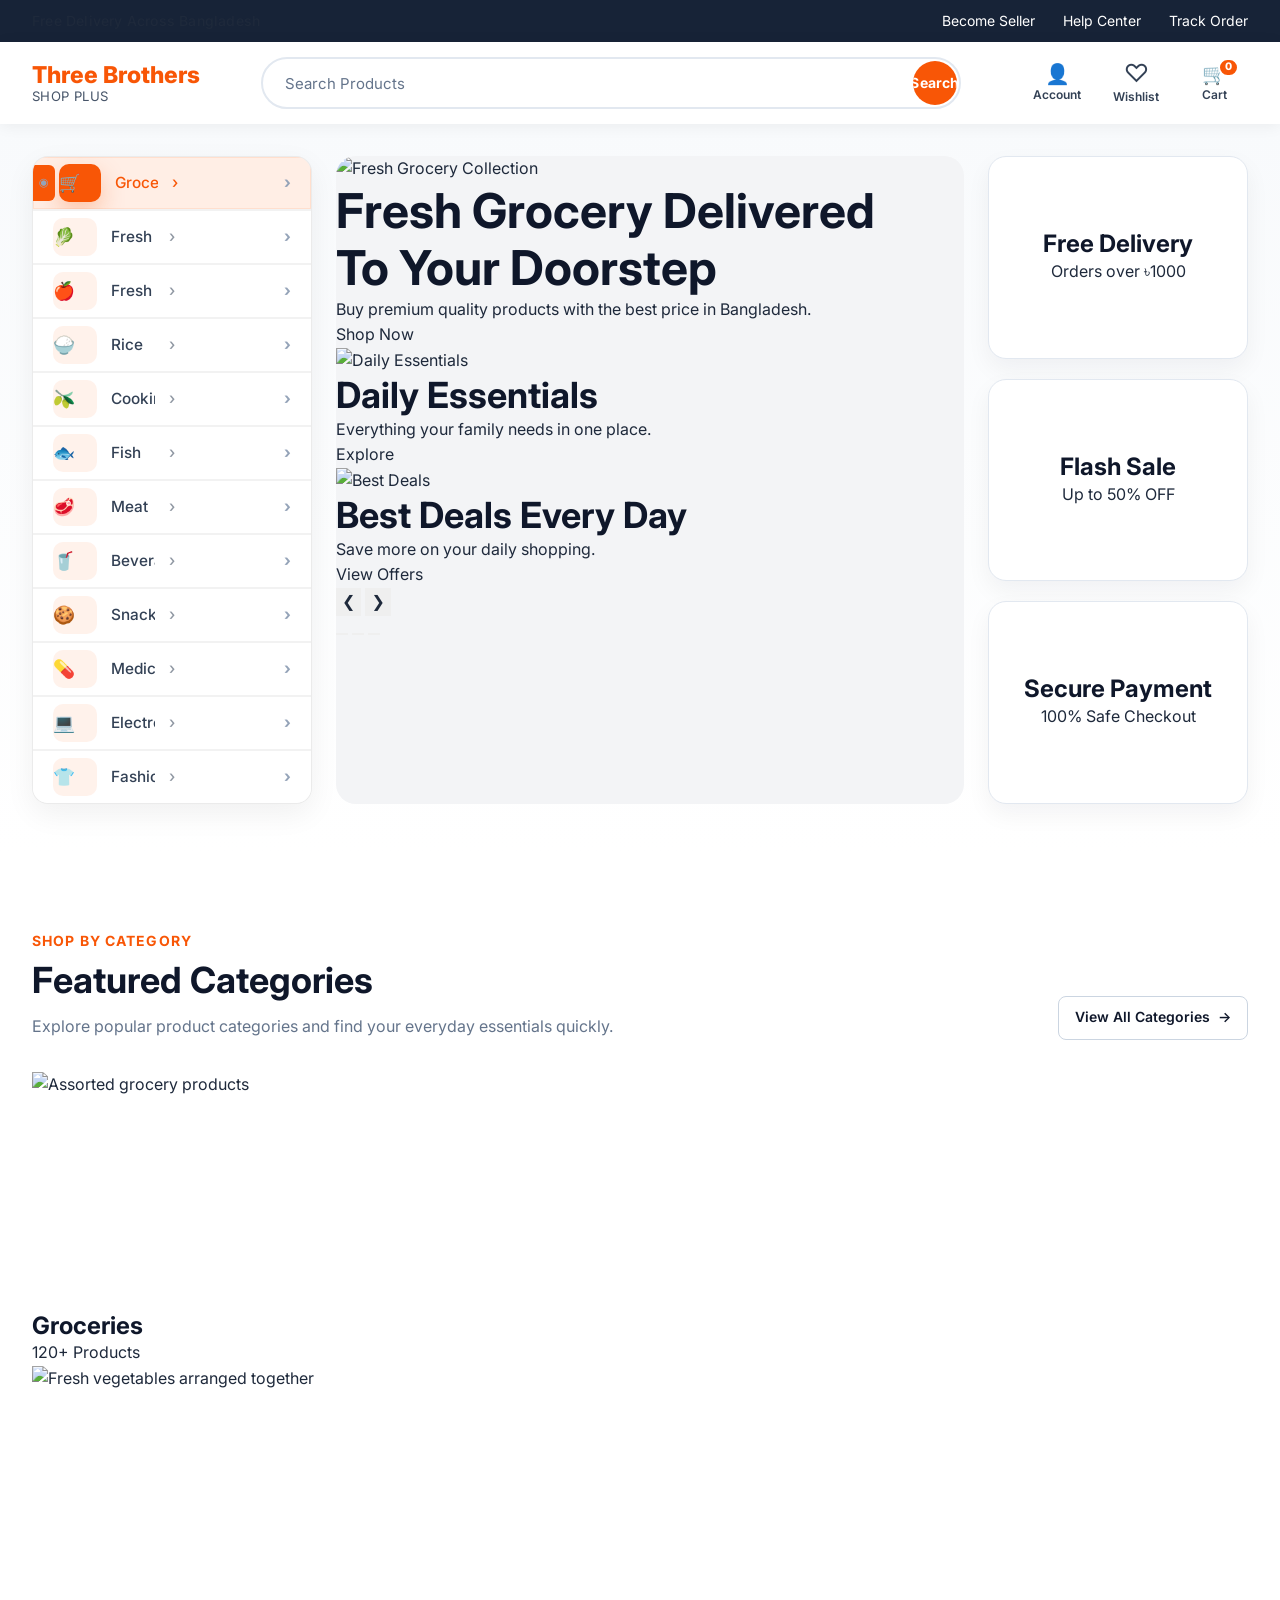
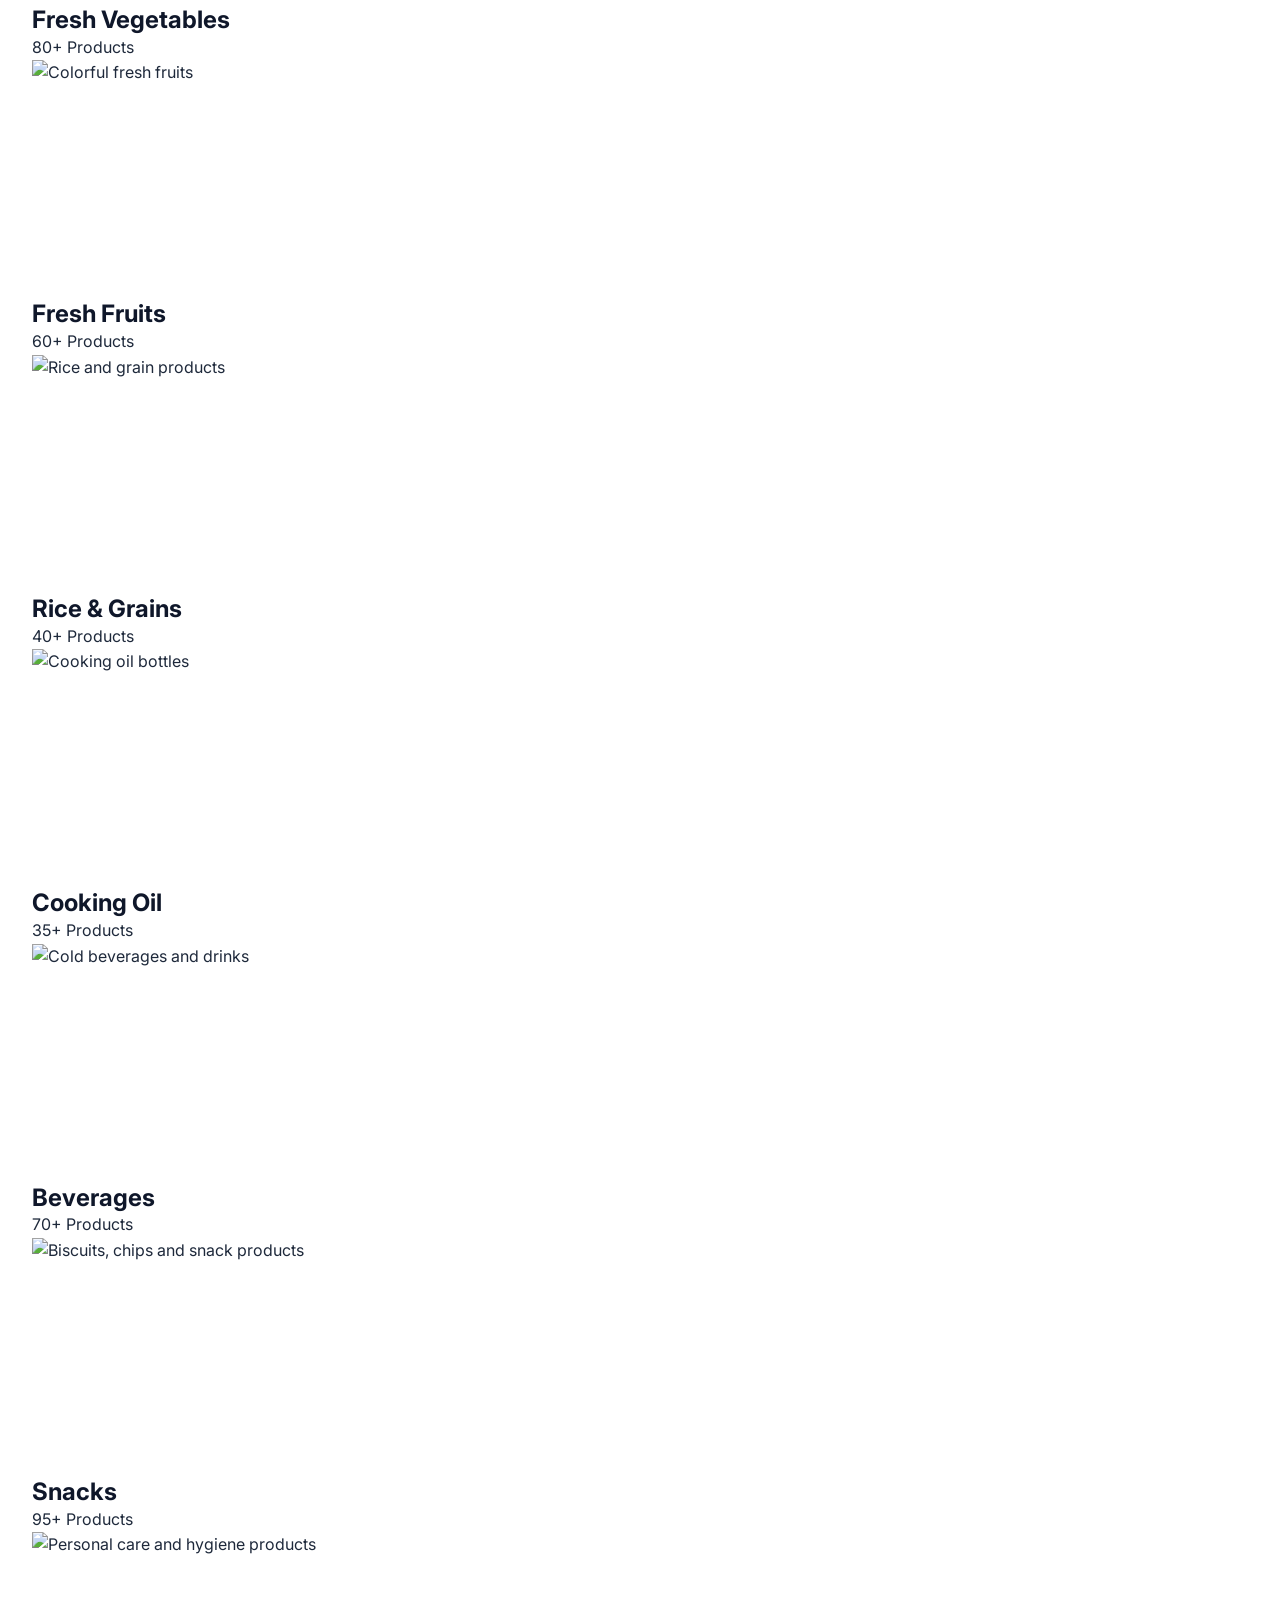
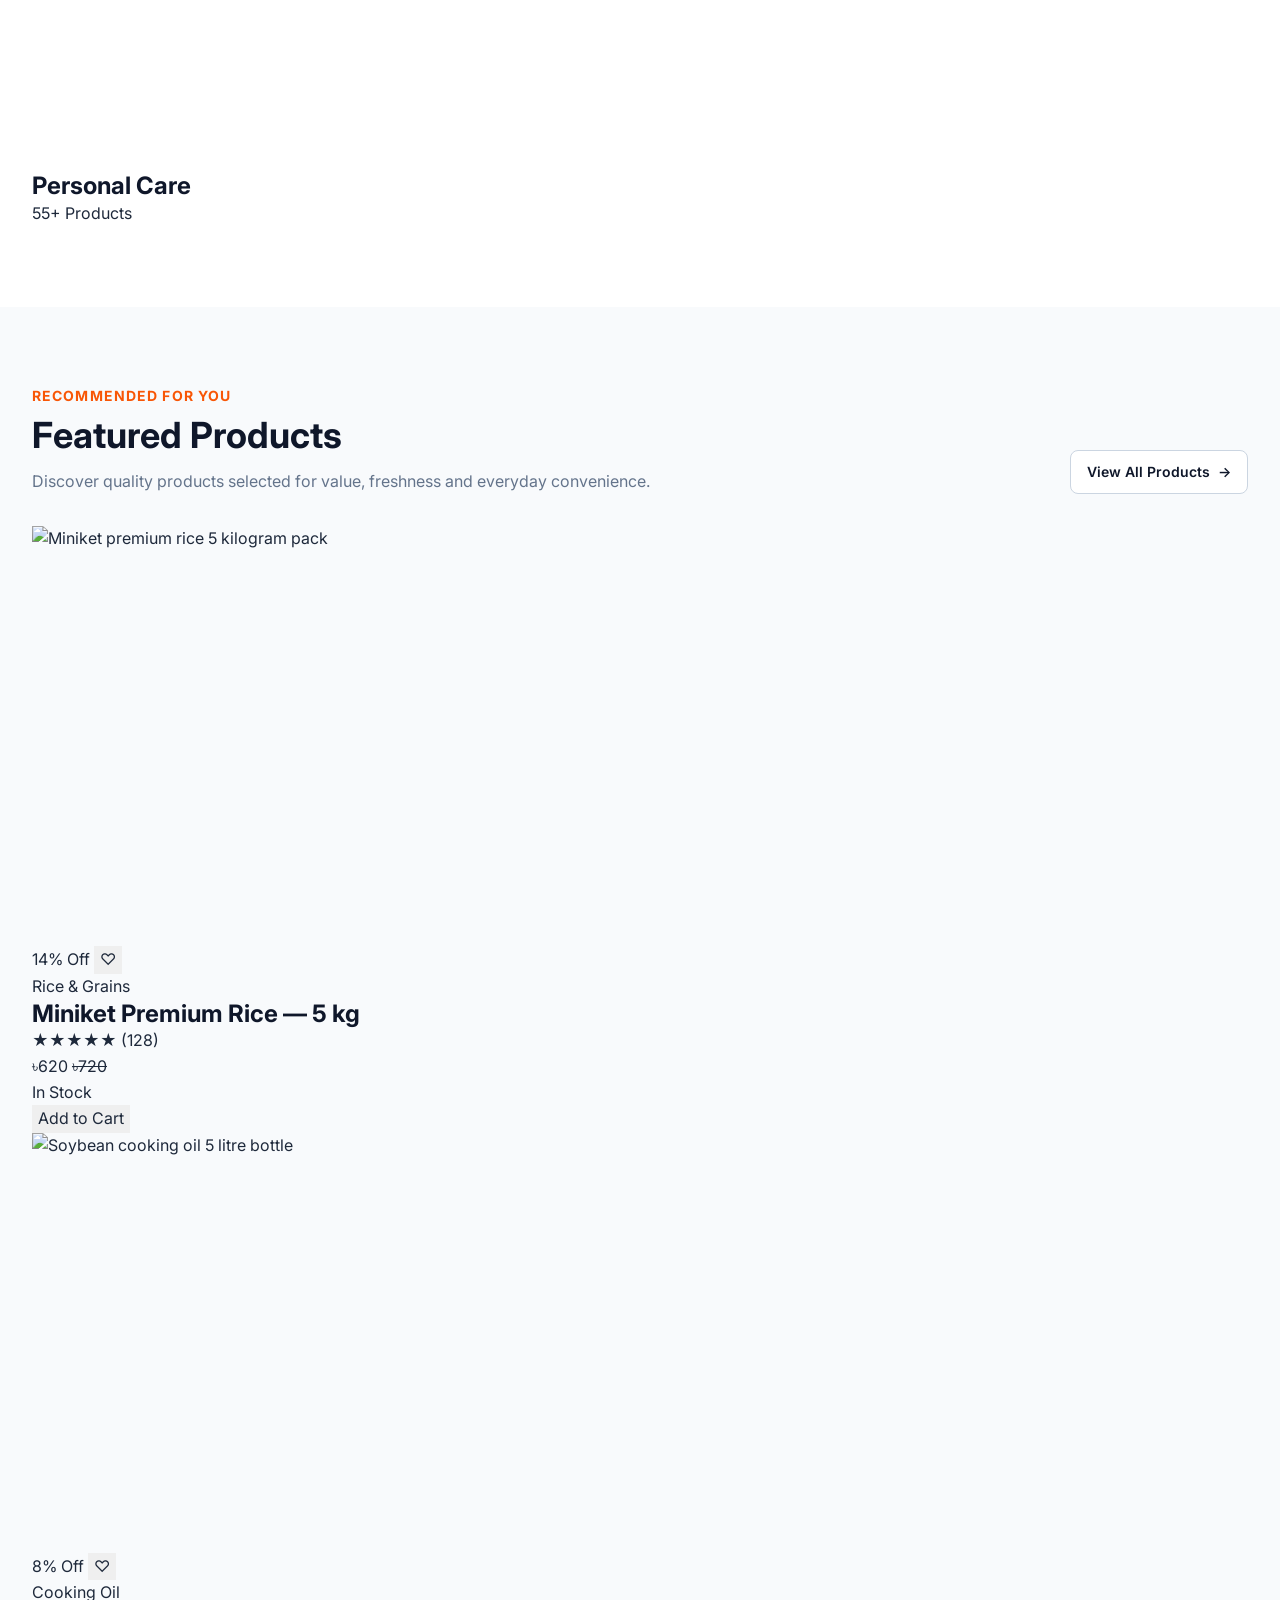
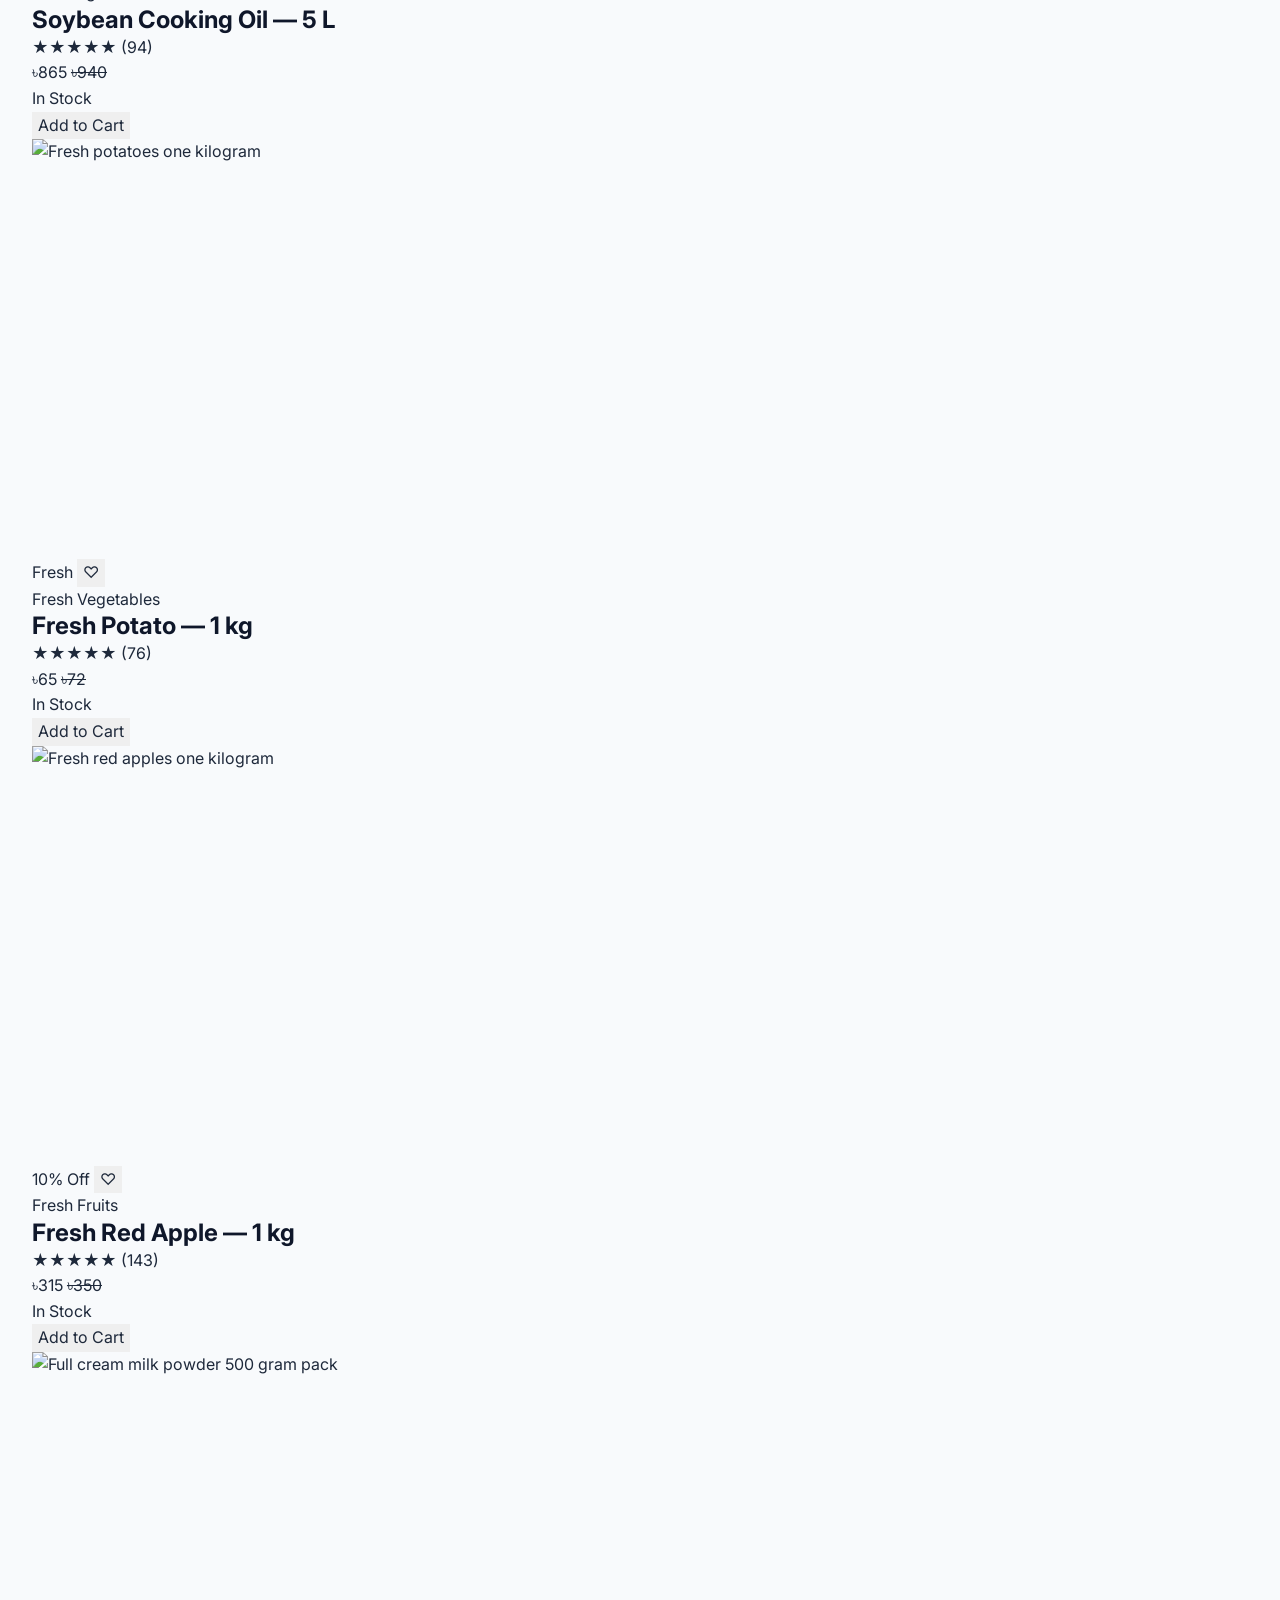
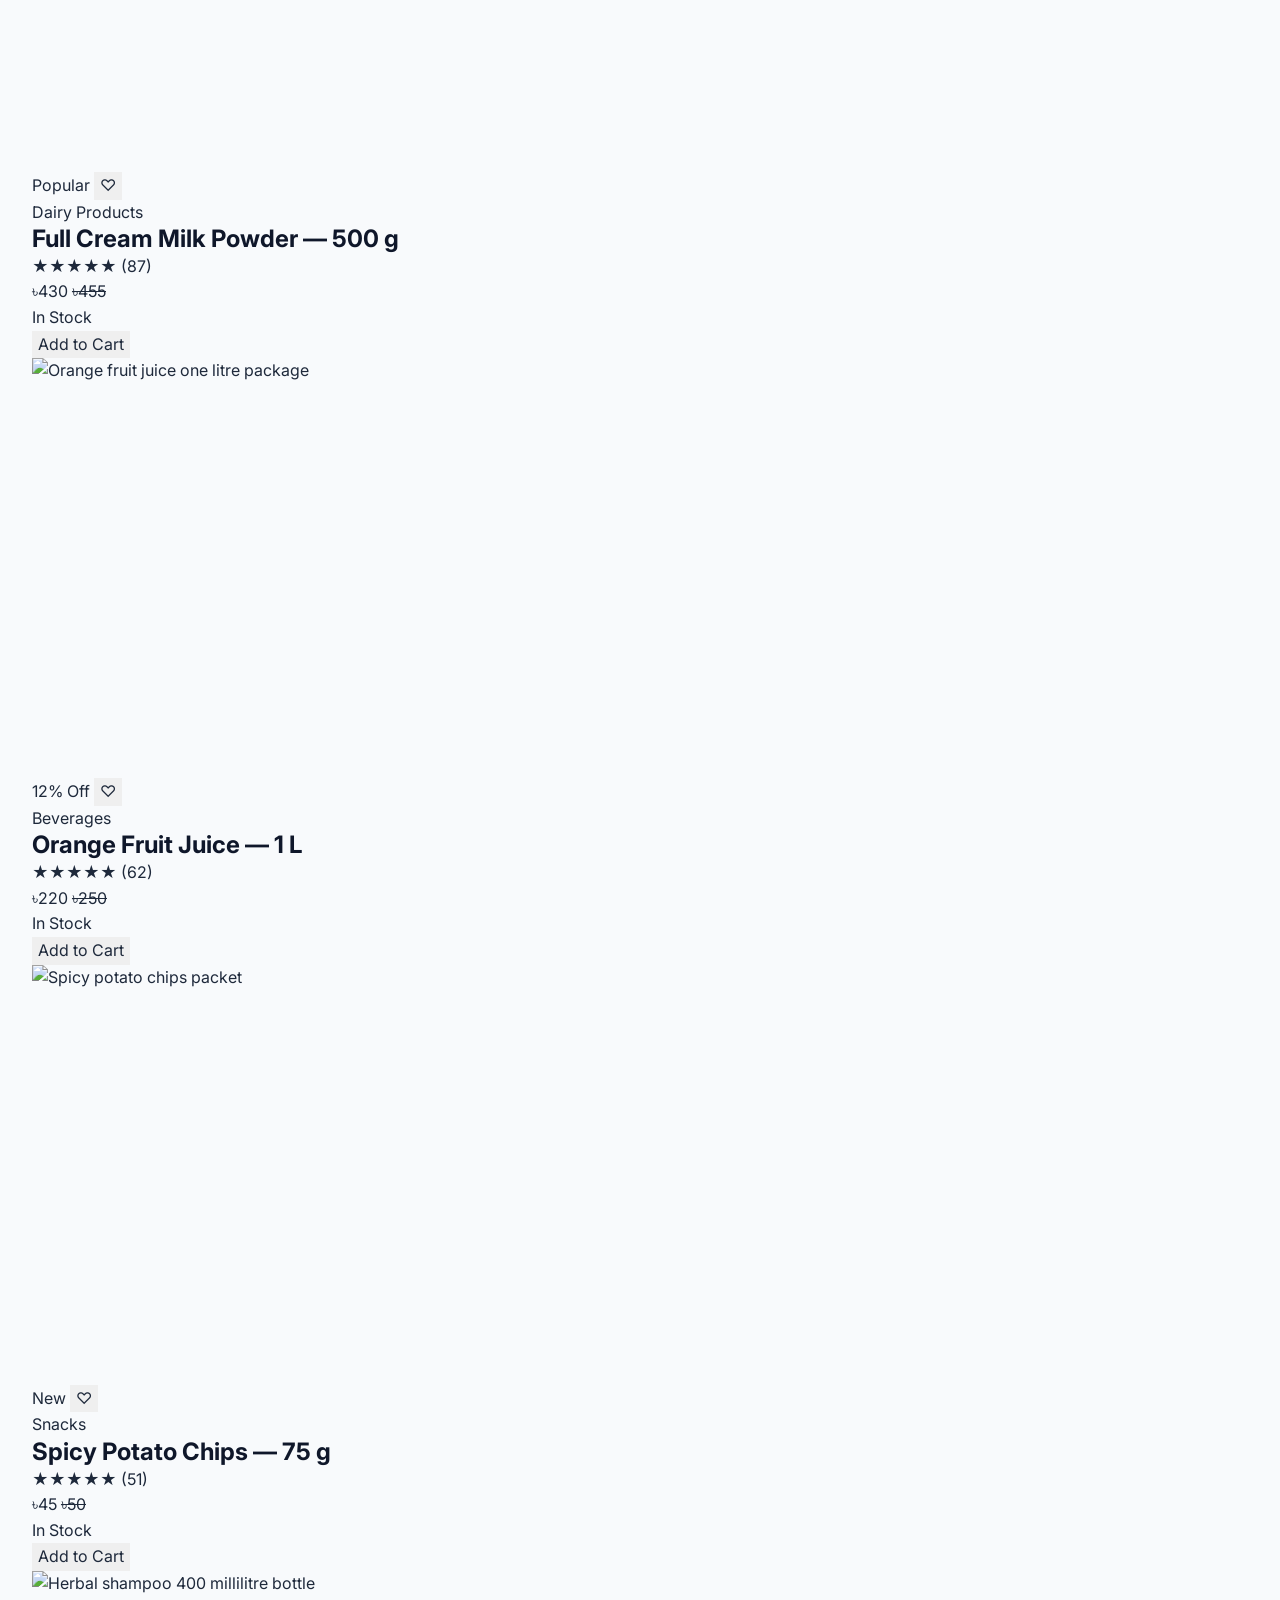
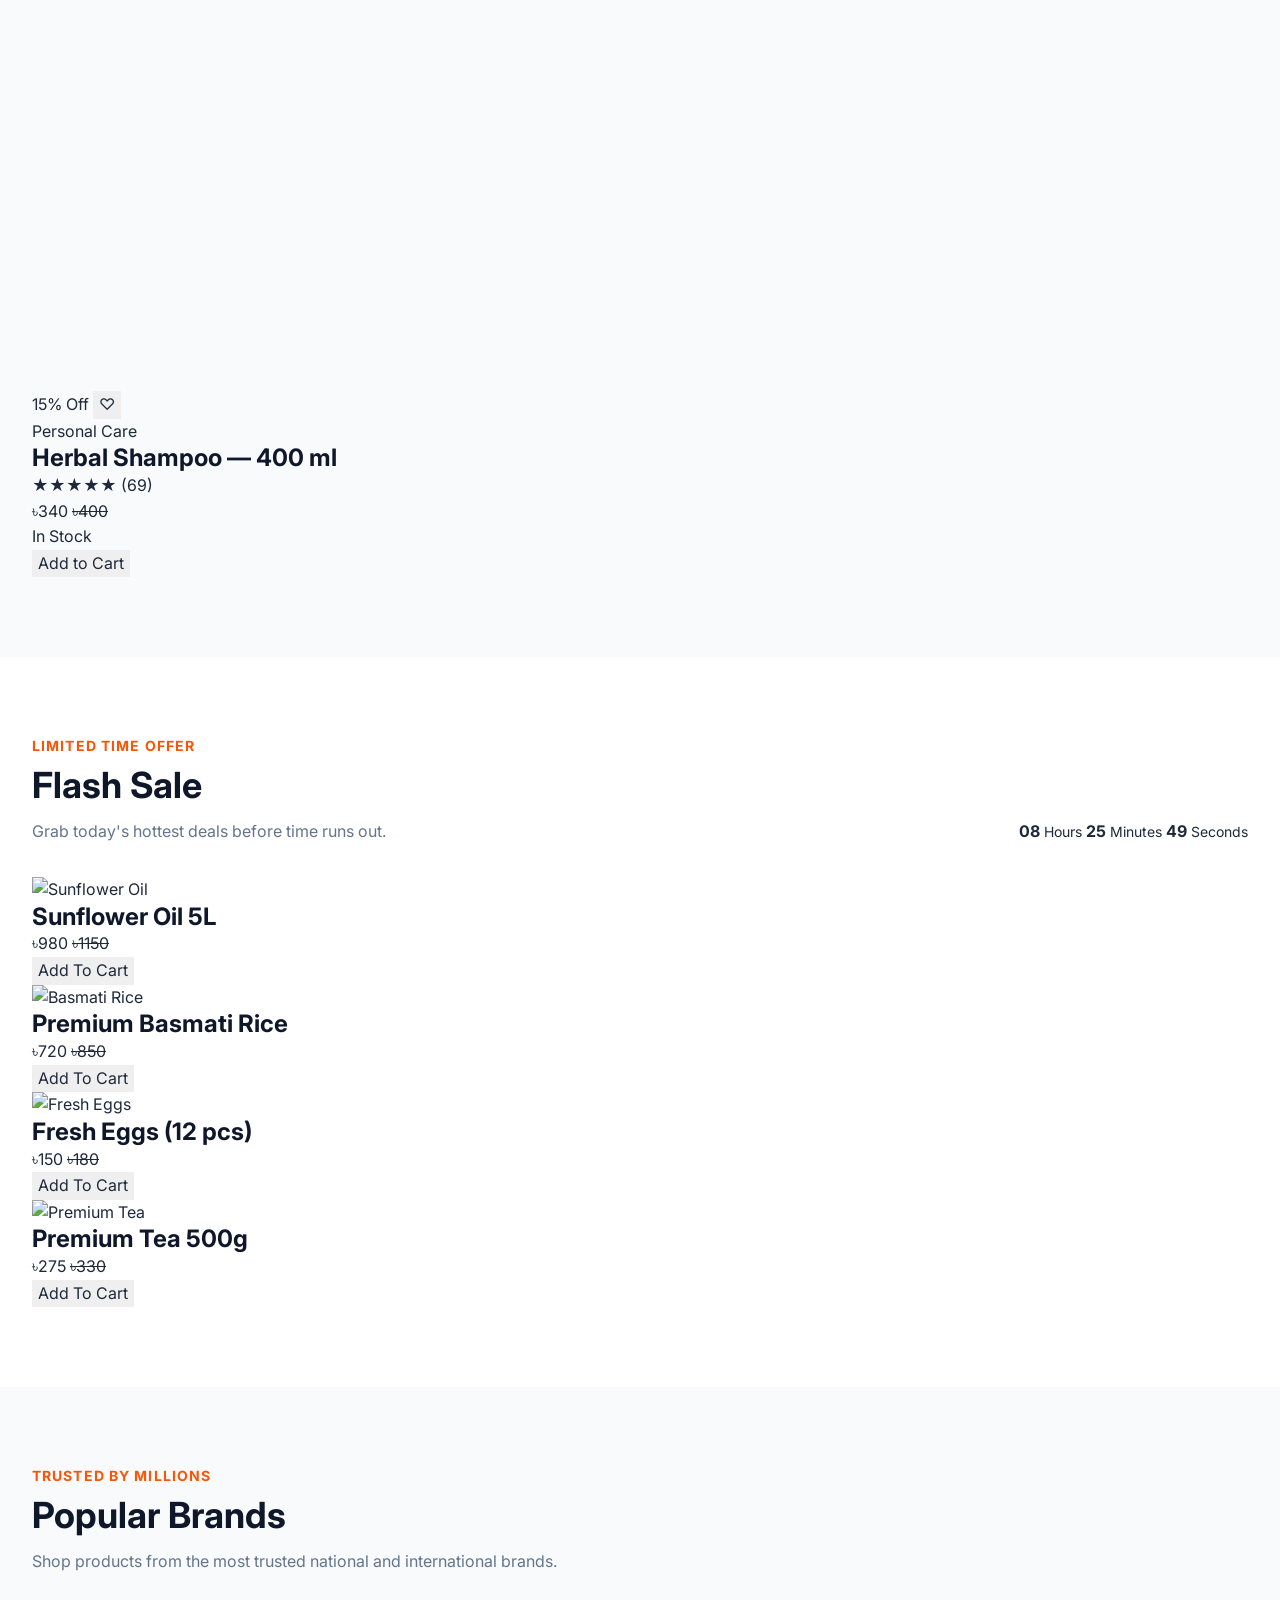
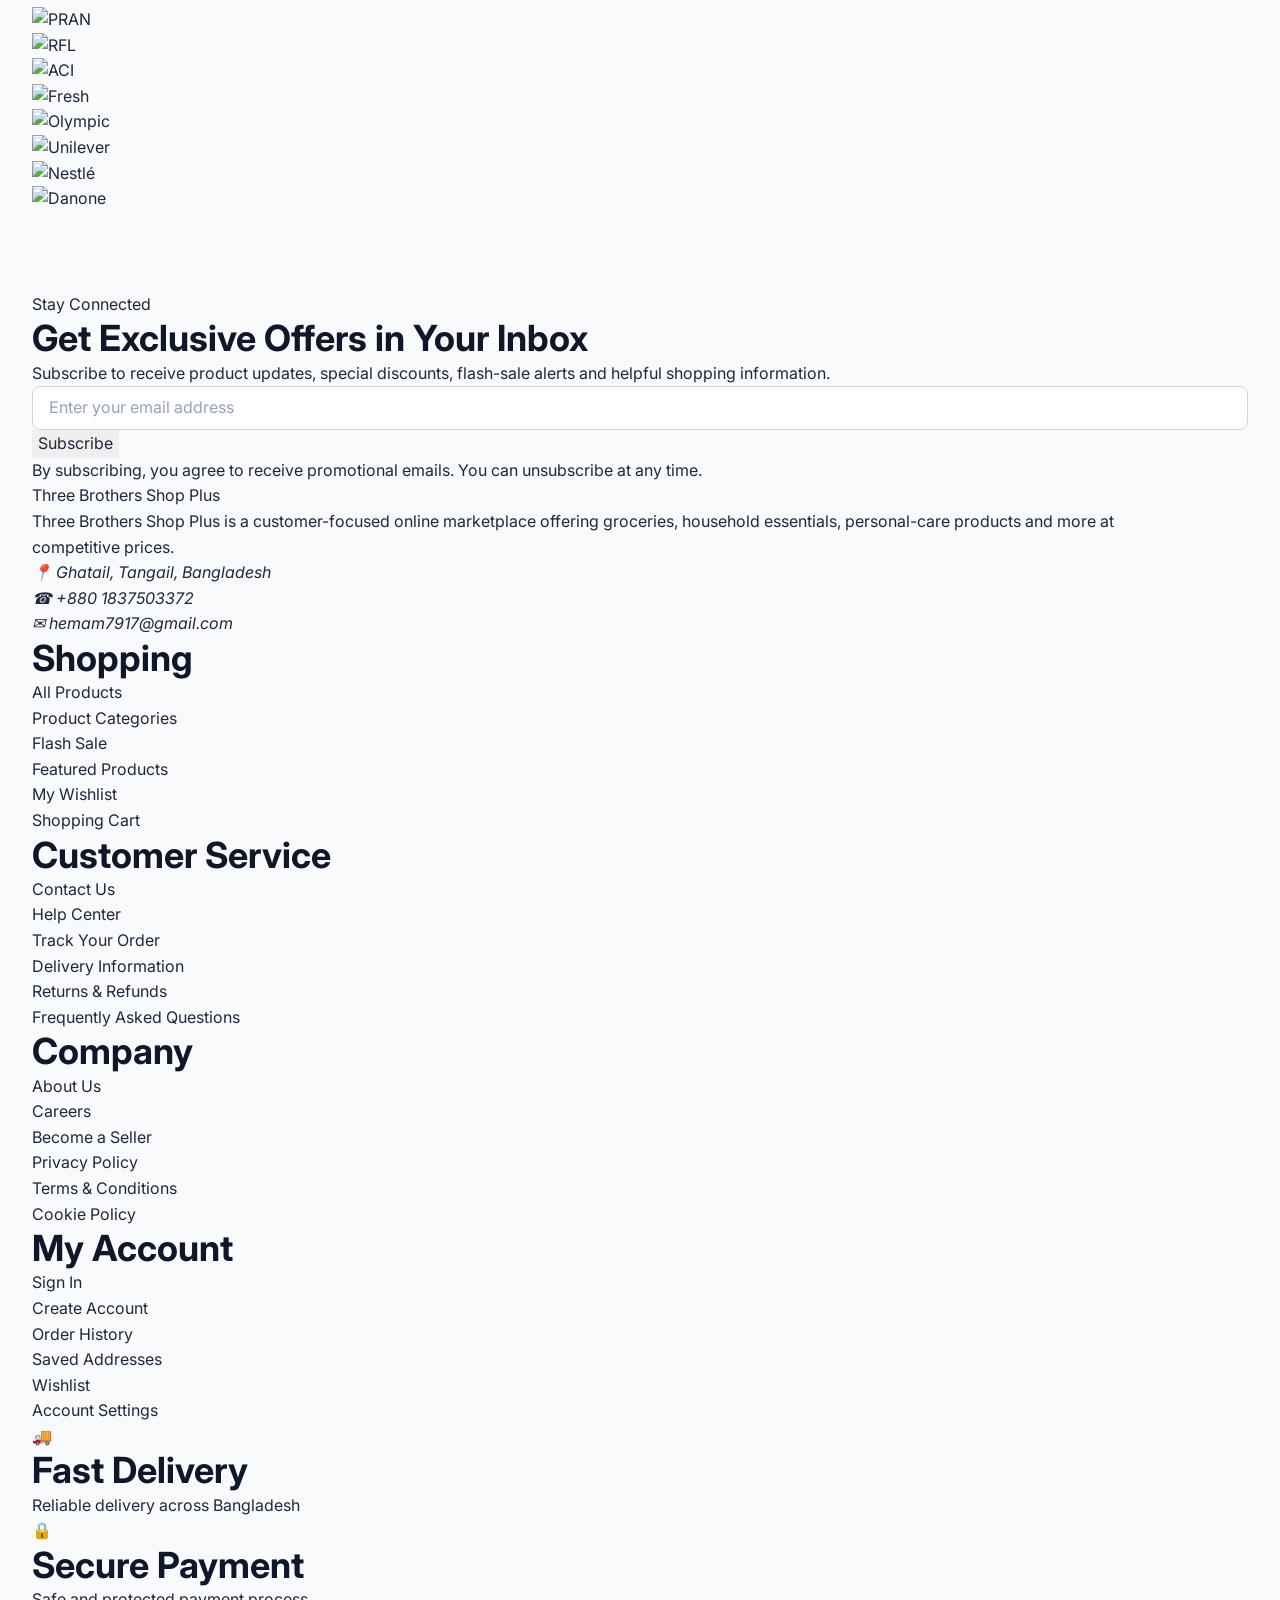
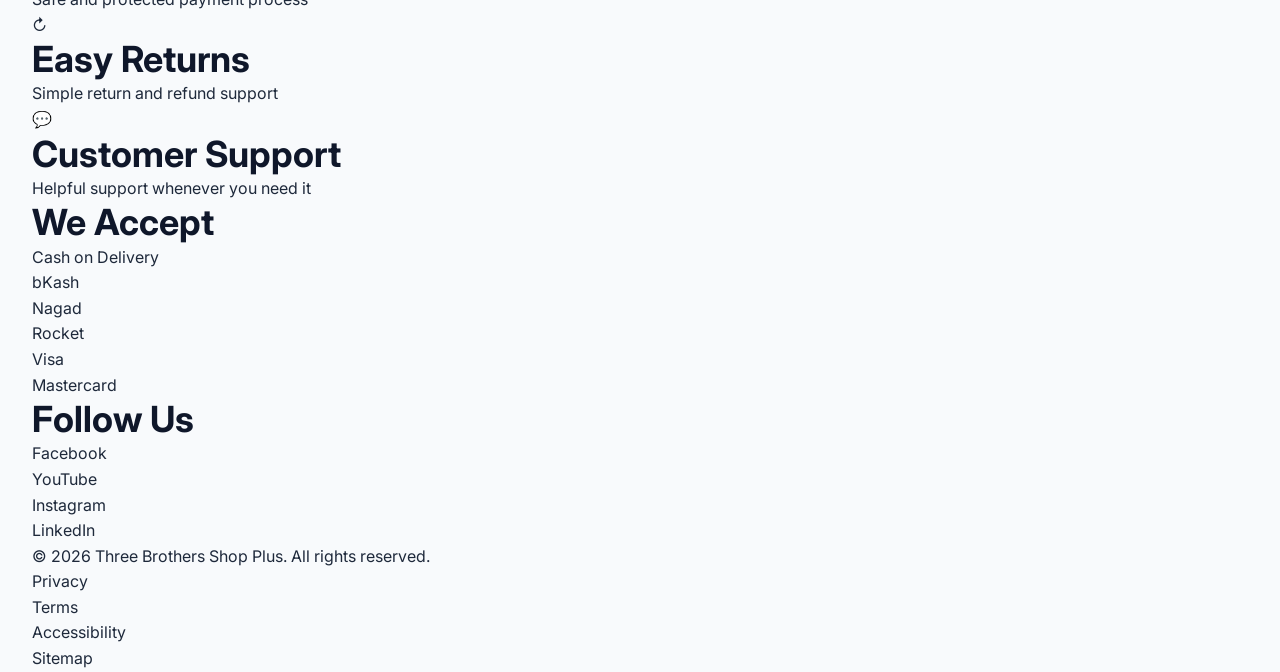
==== index.html @ acc040cf "module 1 lesson 4 css" ====
<!DOCTYPE html>
<html lang="en">

<head>

    <!-- ==========================================
         BASIC META
    =========================================== -->

    <meta charset="UTF-8">

    <meta
        name="viewport"
        content="width=device-width, initial-scale=1.0"
    >

    <meta
        http-equiv="X-UA-Compatible"
        content="IE=edge"
    >

    <!-- ==========================================
         SEO
    =========================================== -->

    <title>
        Three Brothers Shop Plus
    </title>

    <meta
        name="description"
        content="Three Brothers Shop Plus - Professional Online Marketplace in Bangladesh."
    >

    <meta
        name="keywords"
        content="
        ecommerce,
        online shopping,
        bangladesh,
        marketplace,
        electronics,
        grocery,
        fashion,
        three brothers shop plus
        "
    >

    <meta
        name="author"
        content="Three Brothers Shop Plus"
    >

    <meta
        name="robots"
        content="index,follow"
    >

    <meta
        name="theme-color"
        content="#f85606"
    >

    <!-- ==========================================
         OPEN GRAPH
    =========================================== -->

    <meta
        property="og:type"
        content="website"
    >

    <meta
        property="og:title"
        content="Three Brothers Shop Plus"
    >

    <meta
        property="og:description"
        content="Professional Online Marketplace"
    >

    <meta
        property="og:image"
        content="assets/images/social-preview.jpg"
    >

    <!-- ==========================================
         FAVICON
    =========================================== -->

    <link
        rel="icon"
        href="assets/icons/favicon.ico"
    >

    <!-- ==========================================
         CSS
    =========================================== -->

    <link
        rel="stylesheet"
        href="assets/css/style.css"
    >

    <!-- ==========================================
         JAVASCRIPT
    =========================================== -->

    <script
        src="assets/js/main.js"
        defer
    ></script>

</head>

<body>

<!-- ==========================================
     SKIP LINK
========================================== -->

<a
    class="skip-link"
    href="#main-content"
>
    Skip to main content
</a>

<!-- ==========================================
     SITE WRAPPER
========================================== -->

<div class="site-wrapper">

<!-- ==========================================
     TOPBAR
========================================== -->

<div class="topbar">

    <div class="container topbar__container">

        <p class="topbar__message">

            Free Delivery Across Bangladesh

        </p>

        <nav
            class="topbar__navigation"
            aria-label="Top Navigation"
        >

            <ul class="topbar__list">

                <li>

                    <a
                        href="#"
                        class="topbar__link"
                    >
                        Become Seller
                    </a>

                </li>

                <li>

                    <a
                        href="#"
                        class="topbar__link"
                    >
                        Help Center
                    </a>

                </li>

                <li>

                    <a
                        href="#"
                        class="topbar__link"
                    >
                        Track Order
                    </a>

                </li>

            </ul>

        </nav>

    </div>

</div>

<!-- ==========================================
     HEADER
========================================== -->

<header class="header">

<div class="container header__container">

<!-- Mobile Menu -->

<button

class="header__mobile-button"

type="button"

aria-label="Open Menu"

aria-expanded="false"

data-mobile-menu

>

☰

</button>

<!-- Logo -->

<a

href="index.html"

class="brand"

>

<span class="brand__primary">

Three Brothers

</span>

<span class="brand__secondary">

Shop Plus

</span>

</a>

<!-- Search -->

<form

class="search"

role="search"

>

<input

class="search__input"

type="search"

placeholder="Search Products"

>

<button

class="search__button"

type="submit"

>

Search

</button>

</form>

<!-- Header Actions -->

<nav

class="header-actions"

aria-label="Header Actions"

>

<a href="#">

Account

</a>

<a href="#">

Wishlist

</a>

<a href="#">

Cart

</a>

</nav>

</div>

</header>

<!-- ==========================================
     MAIN
========================================== -->

<main id="main-content">

<!-- ==========================================

Lesson 2 Part 2 Starts Here

========================================== -->

<!-- ==========================================
     HERO SECTION
========================================== -->

<section class="hero" aria-label="Hero Banner">

    <div class="container hero__container">

        <!-- Hero Sidebar -->

       <aside class="hero-sidebar">

    <nav
        class="hero-sidebar__navigation"
        aria-label="Product Categories"
    >

        <ul class="hero-sidebar__list">

            <!-- Category 1 -->

            <li class="hero-sidebar__item">

                <a
                    href="#"
                    class="hero-sidebar__link is-active"
                    aria-current="page"
                >

                    <span class="hero-sidebar__content">

                        <span class="hero-sidebar__icon">

                            🛒

                        </span>

                        <span class="hero-sidebar__text">

                            Groceries

                        </span>

                    </span>

                    <span
                        class="hero-sidebar__arrow"
                        aria-hidden="true"
                    >

                        ›

                    </span>

                </a>

            </li>

            <!-- Category 2 -->

            <li class="hero-sidebar__item">

                <a
                    href="#"
                    class="hero-sidebar__link"
                >

                    <span class="hero-sidebar__content">

                        <span class="hero-sidebar__icon">

                            🥬

                        </span>

                        <span class="hero-sidebar__text">

                            Fresh Vegetables

                        </span>

                    </span>

                    <span class="hero-sidebar__arrow">

                        ›

                    </span>

                </a>

            </li>

            <!-- Category 3 -->

            <li class="hero-sidebar__item">

                <a
                    href="#"
                    class="hero-sidebar__link"
                >

                    <span class="hero-sidebar__content">

                        <span class="hero-sidebar__icon">

                            🍎

                        </span>

                        <span class="hero-sidebar__text">

                            Fresh Fruits

                        </span>

                    </span>

                    <span class="hero-sidebar__arrow">

                        ›

                    </span>

                </a>

            </li>

            <!-- Category 4 -->

            <li class="hero-sidebar__item">

                <a
                    href="#"
                    class="hero-sidebar__link"
                >

                    <span class="hero-sidebar__content">

                        <span class="hero-sidebar__icon">

                            🍚

                        </span>

                        <span class="hero-sidebar__text">

                            Rice

                        </span>

                    </span>

                    <span class="hero-sidebar__arrow">

                        ›

                    </span>

                </a>

            </li>

            <!-- Category 5 -->

            <li class="hero-sidebar__item">

                <a
                    href="#"
                    class="hero-sidebar__link"
                >

                    <span class="hero-sidebar__content">

                        <span class="hero-sidebar__icon">

                            🫒

                        </span>

                        <span class="hero-sidebar__text">

                            Cooking Oil

                        </span>

                    </span>

                    <span class="hero-sidebar__arrow">

                        ›

                    </span>

                </a>

            </li>

            <!-- Category 6 -->

            <li class="hero-sidebar__item">

                <a
                    href="#"
                    class="hero-sidebar__link"
                >

                    <span class="hero-sidebar__content">

                        <span class="hero-sidebar__icon">

                            🐟

                        </span>

                        <span class="hero-sidebar__text">

                            Fish

                        </span>

                    </span>

                    <span class="hero-sidebar__arrow">

                        ›

                    </span>

                </a>

            </li>

            <!-- Category 7 -->

            <li class="hero-sidebar__item">

                <a
                    href="#"
                    class="hero-sidebar__link"
                >

                    <span class="hero-sidebar__content">

                        <span class="hero-sidebar__icon">

                            🥩

                        </span>

                        <span class="hero-sidebar__text">

                            Meat

                        </span>

                    </span>

                    <span class="hero-sidebar__arrow">

                        ›

                    </span>

                </a>

            </li>

            <!-- Category 8 -->

            <li class="hero-sidebar__item">

                <a
                    href="#"
                    class="hero-sidebar__link"
                >

                    <span class="hero-sidebar__content">

                        <span class="hero-sidebar__icon">

                            🥤

                        </span>

                        <span class="hero-sidebar__text">

                            Beverages

                        </span>

                    </span>

                    <span class="hero-sidebar__arrow">

                        ›

                    </span>

                </a>

            </li>

            <!-- Category 9 -->

            <li class="hero-sidebar__item">

                <a
                    href="#"
                    class="hero-sidebar__link"
                >

                    <span class="hero-sidebar__content">

                        <span class="hero-sidebar__icon">

                            🍪

                        </span>

                        <span class="hero-sidebar__text">

                            Snacks

                        </span>

                    </span>

                    <span class="hero-sidebar__arrow">

                        ›

                    </span>

                </a>

            </li>

            <!-- Category 10 -->

            <li class="hero-sidebar__item">

                <a
                    href="#"
                    class="hero-sidebar__link"
                >

                    <span class="hero-sidebar__content">

                        <span class="hero-sidebar__icon">

                            💊

                        </span>

                        <span class="hero-sidebar__text">

                            Medicine

                        </span>

                    </span>

                    <span class="hero-sidebar__arrow">

                        ›

                    </span>

                </a>

            </li>

            <!-- Category 11 -->

            <li class="hero-sidebar__item">

                <a
                    href="#"
                    class="hero-sidebar__link"
                >

                    <span class="hero-sidebar__content">

                        <span class="hero-sidebar__icon">

                            💻

                        </span>

                        <span class="hero-sidebar__text">

                            Electronics

                        </span>

                    </span>

                    <span class="hero-sidebar__arrow">

                        ›

                    </span>

                </a>

            </li>

            <!-- Category 12 -->

            <li class="hero-sidebar__item">

                <a
                    href="#"
                    class="hero-sidebar__link"
                >

                    <span class="hero-sidebar__content">

                        <span class="hero-sidebar__icon">

                            👕

                        </span>

                        <span class="hero-sidebar__text">

                            Fashion

                        </span>

                    </span>

                    <span class="hero-sidebar__arrow">

                        ›

                    </span>

                </a>

            </li>

        </ul>

    </nav>

</aside>

        <!-- Hero Slider -->

        <section class="hero-slider">

            <div class="hero-slider__wrapper">

                <!-- Slide 1 -->

                <article class="hero-slide active">

                    <img
                        src="assets/images/hero/hero-1.jpg"
                        alt="Fresh Grocery Collection">

                    <div class="hero-slide__content">

                        <h1>

                            Fresh Grocery Delivered
                            To Your Doorstep

                        </h1>

                        <p>

                            Buy premium quality products
                            with the best price in Bangladesh.

                        </p>

                        <a href="#" class="hero-button">

                            Shop Now

                        </a>

                    </div>

                </article>

                <!-- Slide 2 -->

                <article class="hero-slide">

                    <img
                        src="assets/images/hero/hero-2.jpg"
                        alt="Daily Essentials">

                    <div class="hero-slide__content">

                        <h2>

                            Daily Essentials

                        </h2>

                        <p>

                            Everything your family needs
                            in one place.

                        </p>

                        <a href="#" class="hero-button">

                            Explore

                        </a>

                    </div>

                </article>

                <!-- Slide 3 -->

                <article class="hero-slide">

                    <img
                        src="assets/images/hero/hero-3.jpg"
                        alt="Best Deals">

                    <div class="hero-slide__content">

                        <h2>

                            Best Deals Every Day

                        </h2>

                        <p>

                            Save more on your daily shopping.

                        </p>

                        <a href="#" class="hero-button">

                            View Offers

                        </a>

                    </div>

                </article>

            </div>

            <!-- Previous -->

            <button
                class="hero-slider__prev"
                type="button"
                aria-label="Previous Slide">

                &#10094;

            </button>

            <!-- Next -->

            <button
                class="hero-slider__next"
                type="button"
                aria-label="Next Slide">

                &#10095;

            </button>

            <!-- Pagination -->

            <div class="hero-slider__pagination">

                <button
                    class="hero-dot active"
                    type="button"
                    aria-label="Slide 1">
                </button>

                <button
                    class="hero-dot"
                    type="button"
                    aria-label="Slide 2">
                </button>

                <button
                    class="hero-dot"
                    type="button"
                    aria-label="Slide 3">
                </button>

            </div>

        </section>

        <!-- Right Promotion -->

        <aside class="hero-promo">

            <article class="promo-card">

                <h3>

                    Free Delivery

                </h3>

                <p>

                    Orders over ৳1000

                </p>

            </article>

            <article class="promo-card">

                <h3>

                    Flash Sale

                </h3>

                <p>

                    Up to 50% OFF

                </p>

            </article>

            <article class="promo-card">

                <h3>

                    Secure Payment

                </h3>

                <p>

                    100% Safe Checkout

                </p>

            </article>

        </aside>

    </div>

</section>

<!-- ==========================================
     FEATURED CATEGORIES
========================================== -->

<section
    class="section categories-section"
    aria-labelledby="featured-categories-title"
>
    <div class="container">

        <header class="section-header">

            <div class="section-header__content">

                <p class="section-header__eyebrow">
                    Shop by category
                </p>

                <h2
                    class="section-header__title"
                    id="featured-categories-title"
                >
                    Featured Categories
                </h2>

                <p class="section-header__description">
                    Explore popular product categories and find your
                    everyday essentials quickly.
                </p>

            </div>

            <a
                class="section-header__link"
                href="pages/category.html"
                aria-label="View all product categories"
            >
                View All Categories
                <span aria-hidden="true">&rarr;</span>
            </a>

        </header>

        <div class="category-grid">

            <!-- Category 1 -->

            <article class="category-card">

                <a
                    class="category-card__link"
                    href="pages/category.html?category=groceries"
                    aria-label="Browse groceries"
                >
                    <div class="category-card__image-wrapper">

                        <img
                            class="category-card__image"
                            src="assets/images/categories/groceries.jpg"
                            alt="Assorted grocery products"
                            width="320"
                            height="240"
                            loading="lazy"
                        >

                    </div>

                    <div class="category-card__content">

                        <h3 class="category-card__title">
                            Groceries
                        </h3>

                        <p class="category-card__meta">
                            120+ Products
                        </p>

                    </div>
                </a>

            </article>

            <!-- Category 2 -->

            <article class="category-card">

                <a
                    class="category-card__link"
                    href="pages/category.html?category=vegetables"
                    aria-label="Browse fresh vegetables"
                >
                    <div class="category-card__image-wrapper">

                        <img
                            class="category-card__image"
                            src="assets/images/categories/vegetables.jpg"
                            alt="Fresh vegetables arranged together"
                            width="320"
                            height="240"
                            loading="lazy"
                        >

                    </div>

                    <div class="category-card__content">

                        <h3 class="category-card__title">
                            Fresh Vegetables
                        </h3>

                        <p class="category-card__meta">
                            80+ Products
                        </p>

                    </div>
                </a>

            </article>

            <!-- Category 3 -->

            <article class="category-card">

                <a
                    class="category-card__link"
                    href="pages/category.html?category=fruits"
                    aria-label="Browse fresh fruits"
                >
                    <div class="category-card__image-wrapper">

                        <img
                            class="category-card__image"
                            src="assets/images/categories/fruits.jpg"
                            alt="Colorful fresh fruits"
                            width="320"
                            height="240"
                            loading="lazy"
                        >

                    </div>

                    <div class="category-card__content">

                        <h3 class="category-card__title">
                            Fresh Fruits
                        </h3>

                        <p class="category-card__meta">
                            60+ Products
                        </p>

                    </div>
                </a>

            </article>

            <!-- Category 4 -->

            <article class="category-card">

                <a
                    class="category-card__link"
                    href="pages/category.html?category=rice"
                    aria-label="Browse rice and grains"
                >
                    <div class="category-card__image-wrapper">

                        <img
                            class="category-card__image"
                            src="assets/images/categories/rice.jpg"
                            alt="Rice and grain products"
                            width="320"
                            height="240"
                            loading="lazy"
                        >

                    </div>

                    <div class="category-card__content">

                        <h3 class="category-card__title">
                            Rice &amp; Grains
                        </h3>

                        <p class="category-card__meta">
                            40+ Products
                        </p>

                    </div>
                </a>

            </article>

            <!-- Category 5 -->

            <article class="category-card">

                <a
                    class="category-card__link"
                    href="pages/category.html?category=cooking-oil"
                    aria-label="Browse cooking oil"
                >
                    <div class="category-card__image-wrapper">

                        <img
                            class="category-card__image"
                            src="assets/images/categories/cooking-oil.jpg"
                            alt="Cooking oil bottles"
                            width="320"
                            height="240"
                            loading="lazy"
                        >

                    </div>

                    <div class="category-card__content">

                        <h3 class="category-card__title">
                            Cooking Oil
                        </h3>

                        <p class="category-card__meta">
                            35+ Products
                        </p>

                    </div>
                </a>

            </article>

            <!-- Category 6 -->

            <article class="category-card">

                <a
                    class="category-card__link"
                    href="pages/category.html?category=beverages"
                    aria-label="Browse beverages"
                >
                    <div class="category-card__image-wrapper">

                        <img
                            class="category-card__image"
                            src="assets/images/categories/beverages.jpg"
                            alt="Cold beverages and drinks"
                            width="320"
                            height="240"
                            loading="lazy"
                        >

                    </div>

                    <div class="category-card__content">

                        <h3 class="category-card__title">
                            Beverages
                        </h3>

                        <p class="category-card__meta">
                            70+ Products
                        </p>

                    </div>
                </a>

            </article>

            <!-- Category 7 -->

            <article class="category-card">

                <a
                    class="category-card__link"
                    href="pages/category.html?category=snacks"
                    aria-label="Browse snacks"
                >
                    <div class="category-card__image-wrapper">

                        <img
                            class="category-card__image"
                            src="assets/images/categories/snacks.jpg"
                            alt="Biscuits, chips and snack products"
                            width="320"
                            height="240"
                            loading="lazy"
                        >

                    </div>

                    <div class="category-card__content">

                        <h3 class="category-card__title">
                            Snacks
                        </h3>

                        <p class="category-card__meta">
                            95+ Products
                        </p>

                    </div>
                </a>

            </article>

            <!-- Category 8 -->

            <article class="category-card">

                <a
                    class="category-card__link"
                    href="pages/category.html?category=personal-care"
                    aria-label="Browse personal care products"
                >
                    <div class="category-card__image-wrapper">

                        <img
                            class="category-card__image"
                            src="assets/images/categories/personal-care.jpg"
                            alt="Personal care and hygiene products"
                            width="320"
                            height="240"
                            loading="lazy"
                        >

                    </div>

                    <div class="category-card__content">

                        <h3 class="category-card__title">
                            Personal Care
                        </h3>

                        <p class="category-card__meta">
                            55+ Products
                        </p>

                    </div>
                </a>

            </article>

        </div>

    </div>
</section>

<!-- ==========================================
     FEATURED PRODUCTS
========================================== -->

<section
    class="section products-section"
    aria-labelledby="featured-products-title"
>
    <div class="container">

        <header class="section-header">

            <div class="section-header__content">

                <p class="section-header__eyebrow">
                    Recommended for you
                </p>

                <h2
                    class="section-header__title"
                    id="featured-products-title"
                >
                    Featured Products
                </h2>

                <p class="section-header__description">
                    Discover quality products selected for value,
                    freshness and everyday convenience.
                </p>

            </div>

            <a
                class="section-header__link"
                href="pages/products.html"
                aria-label="View all featured products"
            >
                View All Products
                <span aria-hidden="true">&rarr;</span>
            </a>

        </header>

        <div
            class="product-grid"
            data-product-grid
        >

            <!-- Product 1 -->

            <article
                class="product-card"
                data-product-id="product-001"
            >
                <div class="product-card__media">

                    <a
                        class="product-card__image-link"
                        href="pages/product.html?id=product-001"
                        aria-label="View Miniket Premium Rice"
                    >
                        <img
                            class="product-card__image"
                            src="assets/images/products/miniket-rice.jpg"
                            alt="Miniket premium rice 5 kilogram pack"
                            width="420"
                            height="420"
                            loading="lazy"
                        >
                    </a>

                    <span class="product-card__badge">
                        14% Off
                    </span>

                    <button
                        class="product-card__wishlist-button"
                        type="button"
                        aria-label="Add Miniket Premium Rice to wishlist"
                        aria-pressed="false"
                        data-wishlist-button
                    >
                        <span aria-hidden="true">&#9825;</span>
                    </button>

                </div>

                <div class="product-card__content">

                    <p class="product-card__category">
                        Rice &amp; Grains
                    </p>

                    <h3 class="product-card__title">

                        <a href="pages/product.html?id=product-001">
                            Miniket Premium Rice — 5 kg
                        </a>

                    </h3>

                    <div
                        class="product-card__rating"
                        aria-label="Rated 4.8 out of 5"
                    >
                        <span aria-hidden="true">★★★★★</span>

                        <span class="product-card__review-count">
                            (128)
                        </span>
                    </div>

                    <div class="product-card__pricing">

                        <span class="product-card__current-price">
                            ৳620
                        </span>

                        <del class="product-card__old-price">
                            ৳720
                        </del>

                    </div>

                    <p class="product-card__stock product-card__stock--available">
                        In Stock
                    </p>

                    <button
                        class="product-card__cart-button"
                        type="button"
                        data-add-to-cart
                        data-product-id="product-001"
                        data-product-name="Miniket Premium Rice — 5 kg"
                        data-product-price="620"
                        data-product-image="assets/images/products/miniket-rice.jpg"
                    >
                        Add to Cart
                    </button>

                </div>

            </article>

            <!-- Product 2 -->

            <article
                class="product-card"
                data-product-id="product-002"
            >
                <div class="product-card__media">

                    <a
                        class="product-card__image-link"
                        href="pages/product.html?id=product-002"
                        aria-label="View soybean cooking oil"
                    >
                        <img
                            class="product-card__image"
                            src="assets/images/products/soybean-oil.jpg"
                            alt="Soybean cooking oil 5 litre bottle"
                            width="420"
                            height="420"
                            loading="lazy"
                        >
                    </a>

                    <span class="product-card__badge">
                        8% Off
                    </span>

                    <button
                        class="product-card__wishlist-button"
                        type="button"
                        aria-label="Add Soybean Cooking Oil to wishlist"
                        aria-pressed="false"
                        data-wishlist-button
                    >
                        <span aria-hidden="true">&#9825;</span>
                    </button>

                </div>

                <div class="product-card__content">

                    <p class="product-card__category">
                        Cooking Oil
                    </p>

                    <h3 class="product-card__title">

                        <a href="pages/product.html?id=product-002">
                            Soybean Cooking Oil — 5 L
                        </a>

                    </h3>

                    <div
                        class="product-card__rating"
                        aria-label="Rated 4.7 out of 5"
                    >
                        <span aria-hidden="true">★★★★★</span>

                        <span class="product-card__review-count">
                            (94)
                        </span>
                    </div>

                    <div class="product-card__pricing">

                        <span class="product-card__current-price">
                            ৳865
                        </span>

                        <del class="product-card__old-price">
                            ৳940
                        </del>

                    </div>

                    <p class="product-card__stock product-card__stock--available">
                        In Stock
                    </p>

                    <button
                        class="product-card__cart-button"
                        type="button"
                        data-add-to-cart
                        data-product-id="product-002"
                        data-product-name="Soybean Cooking Oil — 5 L"
                        data-product-price="865"
                        data-product-image="assets/images/products/soybean-oil.jpg"
                    >
                        Add to Cart
                    </button>

                </div>

            </article>

            <!-- Product 3 -->

            <article
                class="product-card"
                data-product-id="product-003"
            >
                <div class="product-card__media">

                    <a
                        class="product-card__image-link"
                        href="pages/product.html?id=product-003"
                        aria-label="View fresh potatoes"
                    >
                        <img
                            class="product-card__image"
                            src="assets/images/products/potato.jpg"
                            alt="Fresh potatoes one kilogram"
                            width="420"
                            height="420"
                            loading="lazy"
                        >
                    </a>

                    <span class="product-card__badge">
                        Fresh
                    </span>

                    <button
                        class="product-card__wishlist-button"
                        type="button"
                        aria-label="Add Fresh Potato to wishlist"
                        aria-pressed="false"
                        data-wishlist-button
                    >
                        <span aria-hidden="true">&#9825;</span>
                    </button>

                </div>

                <div class="product-card__content">

                    <p class="product-card__category">
                        Fresh Vegetables
                    </p>

                    <h3 class="product-card__title">

                        <a href="pages/product.html?id=product-003">
                            Fresh Potato — 1 kg
                        </a>

                    </h3>

                    <div
                        class="product-card__rating"
                        aria-label="Rated 4.6 out of 5"
                    >
                        <span aria-hidden="true">★★★★★</span>

                        <span class="product-card__review-count">
                            (76)
                        </span>
                    </div>

                    <div class="product-card__pricing">

                        <span class="product-card__current-price">
                            ৳65
                        </span>

                        <del class="product-card__old-price">
                            ৳72
                        </del>

                    </div>

                    <p class="product-card__stock product-card__stock--available">
                        In Stock
                    </p>

                    <button
                        class="product-card__cart-button"
                        type="button"
                        data-add-to-cart
                        data-product-id="product-003"
                        data-product-name="Fresh Potato — 1 kg"
                        data-product-price="65"
                        data-product-image="assets/images/products/potato.jpg"
                    >
                        Add to Cart
                    </button>

                </div>

            </article>

            <!-- Product 4 -->

            <article
                class="product-card"
                data-product-id="product-004"
            >
                <div class="product-card__media">

                    <a
                        class="product-card__image-link"
                        href="pages/product.html?id=product-004"
                        aria-label="View fresh apples"
                    >
                        <img
                            class="product-card__image"
                            src="assets/images/products/apple.jpg"
                            alt="Fresh red apples one kilogram"
                            width="420"
                            height="420"
                            loading="lazy"
                        >
                    </a>

                    <span class="product-card__badge">
                        10% Off
                    </span>

                    <button
                        class="product-card__wishlist-button"
                        type="button"
                        aria-label="Add Fresh Red Apple to wishlist"
                        aria-pressed="false"
                        data-wishlist-button
                    >
                        <span aria-hidden="true">&#9825;</span>
                    </button>

                </div>

                <div class="product-card__content">

                    <p class="product-card__category">
                        Fresh Fruits
                    </p>

                    <h3 class="product-card__title">

                        <a href="pages/product.html?id=product-004">
                            Fresh Red Apple — 1 kg
                        </a>

                    </h3>

                    <div
                        class="product-card__rating"
                        aria-label="Rated 4.9 out of 5"
                    >
                        <span aria-hidden="true">★★★★★</span>

                        <span class="product-card__review-count">
                            (143)
                        </span>
                    </div>

                    <div class="product-card__pricing">

                        <span class="product-card__current-price">
                            ৳315
                        </span>

                        <del class="product-card__old-price">
                            ৳350
                        </del>

                    </div>

                    <p class="product-card__stock product-card__stock--available">
                        In Stock
                    </p>

                    <button
                        class="product-card__cart-button"
                        type="button"
                        data-add-to-cart
                        data-product-id="product-004"
                        data-product-name="Fresh Red Apple — 1 kg"
                        data-product-price="315"
                        data-product-image="assets/images/products/apple.jpg"
                    >
                        Add to Cart
                    </button>

                </div>

            </article>

            <!-- Product 5 -->

            <article
                class="product-card"
                data-product-id="product-005"
            >
                <div class="product-card__media">

                    <a
                        class="product-card__image-link"
                        href="pages/product.html?id=product-005"
                        aria-label="View full cream milk powder"
                    >
                        <img
                            class="product-card__image"
                            src="assets/images/products/milk-powder.jpg"
                            alt="Full cream milk powder 500 gram pack"
                            width="420"
                            height="420"
                            loading="lazy"
                        >
                    </a>

                    <span class="product-card__badge">
                        Popular
                    </span>

                    <button
                        class="product-card__wishlist-button"
                        type="button"
                        aria-label="Add Full Cream Milk Powder to wishlist"
                        aria-pressed="false"
                        data-wishlist-button
                    >
                        <span aria-hidden="true">&#9825;</span>
                    </button>

                </div>

                <div class="product-card__content">

                    <p class="product-card__category">
                        Dairy Products
                    </p>

                    <h3 class="product-card__title">

                        <a href="pages/product.html?id=product-005">
                            Full Cream Milk Powder — 500 g
                        </a>

                    </h3>

                    <div
                        class="product-card__rating"
                        aria-label="Rated 4.7 out of 5"
                    >
                        <span aria-hidden="true">★★★★★</span>

                        <span class="product-card__review-count">
                            (87)
                        </span>
                    </div>

                    <div class="product-card__pricing">

                        <span class="product-card__current-price">
                            ৳430
                        </span>

                        <del class="product-card__old-price">
                            ৳455
                        </del>

                    </div>

                    <p class="product-card__stock product-card__stock--available">
                        In Stock
                    </p>

                    <button
                        class="product-card__cart-button"
                        type="button"
                        data-add-to-cart
                        data-product-id="product-005"
                        data-product-name="Full Cream Milk Powder — 500 g"
                        data-product-price="430"
                        data-product-image="assets/images/products/milk-powder.jpg"
                    >
                        Add to Cart
                    </button>

                </div>

            </article>

            <!-- Product 6 -->

            <article
                class="product-card"
                data-product-id="product-006"
            >
                <div class="product-card__media">

                    <a
                        class="product-card__image-link"
                        href="pages/product.html?id=product-006"
                        aria-label="View orange juice"
                    >
                        <img
                            class="product-card__image"
                            src="assets/images/products/orange-juice.jpg"
                            alt="Orange fruit juice one litre package"
                            width="420"
                            height="420"
                            loading="lazy"
                        >
                    </a>

                    <span class="product-card__badge">
                        12% Off
                    </span>

                    <button
                        class="product-card__wishlist-button"
                        type="button"
                        aria-label="Add Orange Fruit Juice to wishlist"
                        aria-pressed="false"
                        data-wishlist-button
                    >
                        <span aria-hidden="true">&#9825;</span>
                    </button>

                </div>

                <div class="product-card__content">

                    <p class="product-card__category">
                        Beverages
                    </p>

                    <h3 class="product-card__title">

                        <a href="pages/product.html?id=product-006">
                            Orange Fruit Juice — 1 L
                        </a>

                    </h3>

                    <div
                        class="product-card__rating"
                        aria-label="Rated 4.5 out of 5"
                    >
                        <span aria-hidden="true">★★★★★</span>

                        <span class="product-card__review-count">
                            (62)
                        </span>
                    </div>

                    <div class="product-card__pricing">

                        <span class="product-card__current-price">
                            ৳220
                        </span>

                        <del class="product-card__old-price">
                            ৳250
                        </del>

                    </div>

                    <p class="product-card__stock product-card__stock--available">
                        In Stock
                    </p>

                    <button
                        class="product-card__cart-button"
                        type="button"
                        data-add-to-cart
                        data-product-id="product-006"
                        data-product-name="Orange Fruit Juice — 1 L"
                        data-product-price="220"
                        data-product-image="assets/images/products/orange-juice.jpg"
                    >
                        Add to Cart
                    </button>

                </div>

            </article>

            <!-- Product 7 -->

            <article
                class="product-card"
                data-product-id="product-007"
            >
                <div class="product-card__media">

                    <a
                        class="product-card__image-link"
                        href="pages/product.html?id=product-007"
                        aria-label="View spicy potato chips"
                    >
                        <img
                            class="product-card__image"
                            src="assets/images/products/potato-chips.jpg"
                            alt="Spicy potato chips packet"
                            width="420"
                            height="420"
                            loading="lazy"
                        >
                    </a>

                    <span class="product-card__badge">
                        New
                    </span>

                    <button
                        class="product-card__wishlist-button"
                        type="button"
                        aria-label="Add Spicy Potato Chips to wishlist"
                        aria-pressed="false"
                        data-wishlist-button
                    >
                        <span aria-hidden="true">&#9825;</span>
                    </button>

                </div>

                <div class="product-card__content">

                    <p class="product-card__category">
                        Snacks
                    </p>

                    <h3 class="product-card__title">

                        <a href="pages/product.html?id=product-007">
                            Spicy Potato Chips — 75 g
                        </a>

                    </h3>

                    <div
                        class="product-card__rating"
                        aria-label="Rated 4.4 out of 5"
                    >
                        <span aria-hidden="true">★★★★★</span>

                        <span class="product-card__review-count">
                            (51)
                        </span>
                    </div>

                    <div class="product-card__pricing">

                        <span class="product-card__current-price">
                            ৳45
                        </span>

                        <del class="product-card__old-price">
                            ৳50
                        </del>

                    </div>

                    <p class="product-card__stock product-card__stock--available">
                        In Stock
                    </p>

                    <button
                        class="product-card__cart-button"
                        type="button"
                        data-add-to-cart
                        data-product-id="product-007"
                        data-product-name="Spicy Potato Chips — 75 g"
                        data-product-price="45"
                        data-product-image="assets/images/products/potato-chips.jpg"
                    >
                        Add to Cart
                    </button>

                </div>

            </article>

            <!-- Product 8 -->

            <article
                class="product-card"
                data-product-id="product-008"
            >
                <div class="product-card__media">

                    <a
                        class="product-card__image-link"
                        href="pages/product.html?id=product-008"
                        aria-label="View herbal shampoo"
                    >
                        <img
                            class="product-card__image"
                            src="assets/images/products/herbal-shampoo.jpg"
                            alt="Herbal shampoo 400 millilitre bottle"
                            width="420"
                            height="420"
                            loading="lazy"
                        >
                    </a>

                    <span class="product-card__badge">
                        15% Off
                    </span>

                    <button
                        class="product-card__wishlist-button"
                        type="button"
                        aria-label="Add Herbal Shampoo to wishlist"
                        aria-pressed="false"
                        data-wishlist-button
                    >
                        <span aria-hidden="true">&#9825;</span>
                    </button>

                </div>

                <div class="product-card__content">

                    <p class="product-card__category">
                        Personal Care
                    </p>

                    <h3 class="product-card__title">

                        <a href="pages/product.html?id=product-008">
                            Herbal Shampoo — 400 ml
                        </a>

                    </h3>

                    <div
                        class="product-card__rating"
                        aria-label="Rated 4.6 out of 5"
                    >
                        <span aria-hidden="true">★★★★★</span>

                        <span class="product-card__review-count">
                            (69)
                        </span>
                    </div>

                    <div class="product-card__pricing">

                        <span class="product-card__current-price">
                            ৳340
                        </span>

                        <del class="product-card__old-price">
                            ৳400
                        </del>

                    </div>

                    <p class="product-card__stock product-card__stock--available">
                        In Stock
                    </p>

                    <button
                        class="product-card__cart-button"
                        type="button"
                        data-add-to-cart
                        data-product-id="product-008"
                        data-product-name="Herbal Shampoo — 400 ml"
                        data-product-price="340"
                        data-product-image="assets/images/products/herbal-shampoo.jpg"
                    >
                        Add to Cart
                    </button>

                </div>

            </article>

        </div>

    </div>
</section>

<!-- ==========================================
     FLASH SALE
========================================== -->

<section
    class="section flash-sale"
    aria-labelledby="flash-sale-title"
>

    <div class="container">

        <header class="section-header">

            <div class="section-header__content">

                <p class="section-header__eyebrow">
                    Limited Time Offer
                </p>

                <h2
                    id="flash-sale-title"
                    class="section-header__title"
                >
                    Flash Sale
                </h2>

                <p class="section-header__description">

                    Grab today's hottest deals before time runs out.

                </p>

            </div>

            <div class="flash-sale__countdown">

                <span class="countdown-box">

                    <strong>08</strong>

                    <small>Hours</small>

                </span>

                <span class="countdown-box">

                    <strong>25</strong>

                    <small>Minutes</small>

                </span>

                <span class="countdown-box">

                    <strong>49</strong>

                    <small>Seconds</small>

                </span>

            </div>

        </header>

        <div class="flash-sale-grid">

            <!-- Item 1 -->

            <article class="flash-card">

                <img
                    src="assets/images/products/sunflower-oil.jpg"
                    alt="Sunflower Oil"
                    loading="lazy"
                >

                <h3>

                    Sunflower Oil 5L

                </h3>

                <p class="flash-card__price">

                    <span class="new-price">
                        ৳980
                    </span>

                    <del>
                        ৳1150
                    </del>

                </p>

                <button
                    type="button"
                    class="flash-card__button"
                >

                    Add To Cart

                </button>

            </article>

            <!-- Item 2 -->

            <article class="flash-card">

                <img
                    src="assets/images/products/basmati-rice.jpg"
                    alt="Basmati Rice"
                    loading="lazy"
                >

                <h3>

                    Premium Basmati Rice

                </h3>

                <p class="flash-card__price">

                    <span class="new-price">
                        ৳720
                    </span>

                    <del>
                        ৳850
                    </del>

                </p>

                <button
                    type="button"
                    class="flash-card__button"
                >

                    Add To Cart

                </button>

            </article>

            <!-- Item 3 -->

            <article class="flash-card">

                <img
                    src="assets/images/products/egg.jpg"
                    alt="Fresh Eggs"
                    loading="lazy"
                >

                <h3>

                    Fresh Eggs (12 pcs)

                </h3>

                <p class="flash-card__price">

                    <span class="new-price">
                        ৳150
                    </span>

                    <del>
                        ৳180
                    </del>

                </p>

                <button
                    type="button"
                    class="flash-card__button"
                >

                    Add To Cart

                </button>

            </article>

            <!-- Item 4 -->

            <article class="flash-card">

                <img
                    src="assets/images/products/tea.jpg"
                    alt="Premium Tea"
                    loading="lazy"
                >

                <h3>

                    Premium Tea 500g

                </h3>

                <p class="flash-card__price">

                    <span class="new-price">
                        ৳275
                    </span>

                    <del>
                        ৳330
                    </del>

                </p>

                <button
                    type="button"
                    class="flash-card__button"
                >

                    Add To Cart

                </button>

            </article>

        </div>

    </div>

</section>

<!-- ==========================================
     POPULAR BRANDS
========================================== -->

<section
    class="section brands"
    aria-labelledby="brands-title"
>

    <div class="container">

        <header class="section-header">

            <div class="section-header__content">

                <p class="section-header__eyebrow">

                    Trusted by Millions

                </p>

                <h2
                    id="brands-title"
                    class="section-header__title"
                >

                    Popular Brands

                </h2>

                <p class="section-header__description">

                    Shop products from the most trusted national
                    and international brands.

                </p>

            </div>

        </header>

        <div class="brand-grid">

            <a
                href="#"
                class="brand-card"
            >

                <img
                    src="assets/images/brands/pran.png"
                    alt="PRAN"
                    loading="lazy"
                >

            </a>

            <a
                href="#"
                class="brand-card"
            >

                <img
                    src="assets/images/brands/rfl.png"
                    alt="RFL"
                    loading="lazy"
                >

            </a>

            <a
                href="#"
                class="brand-card"
            >

                <img
                    src="assets/images/brands/aci.png"
                    alt="ACI"
                    loading="lazy"
                >

            </a>

            <a
                href="#"
                class="brand-card"
            >

                <img
                    src="assets/images/brands/fresh.png"
                    alt="Fresh"
                    loading="lazy"
                >

            </a>

            <a
                href="#"
                class="brand-card"
            >

                <img
                    src="assets/images/brands/olympic.png"
                    alt="Olympic"
                    loading="lazy"
                >

            </a>

            <a
                href="#"
                class="brand-card"
            >

                <img
                    src="assets/images/brands/unilever.png"
                    alt="Unilever"
                    loading="lazy"
                >

            </a>

            <a
                href="#"
                class="brand-card"
            >

                <img
                    src="assets/images/brands/nestle.png"
                    alt="Nestlé"
                    loading="lazy"
                >

            </a>

            <a
                href="#"
                class="brand-card"
            >

                <img
                    src="assets/images/brands/danone.png"
                    alt="Danone"
                    loading="lazy"
                >

            </a>

        </div>

    </div>

</section>

<!-- ==========================================
     NEWSLETTER
========================================== -->

<section
    class="newsletter"
    aria-labelledby="newsletter-title"
>
    <div class="container newsletter__container">

        <div class="newsletter__content">

            <p class="newsletter__eyebrow">
                Stay Connected
            </p>

            <h2
                class="newsletter__title"
                id="newsletter-title"
            >
                Get Exclusive Offers in Your Inbox
            </h2>

            <p class="newsletter__description">
                Subscribe to receive product updates, special discounts,
                flash-sale alerts and helpful shopping information.
            </p>

        </div>

        <form
            class="newsletter__form"
            action="#"
            method="post"
            data-newsletter-form
        >
            <div class="newsletter__field">

                <label
                    class="visually-hidden"
                    for="newsletter-email"
                >
                    Email address
                </label>

                <input
                    class="newsletter__input"
                    id="newsletter-email"
                    name="email"
                    type="email"
                    placeholder="Enter your email address"
                    autocomplete="email"
                    inputmode="email"
                    maxlength="254"
                    required
                >

                <button
                    class="newsletter__button"
                    type="submit"
                >
                    Subscribe
                </button>

            </div>

            <p
                class="newsletter__message"
                aria-live="polite"
                data-newsletter-message
            ></p>

            <p class="newsletter__privacy">
                By subscribing, you agree to receive promotional emails.
                You can unsubscribe at any time.
            </p>

        </form>

    </div>
</section>

</main>

<!-- ==========================================
     FOOTER
========================================== -->

<footer
    class="footer"
    aria-labelledby="footer-brand-title"
>
    <!-- Main Footer -->

    <div class="footer__main">

        <div class="container footer__grid">

            <!-- Brand Information -->

            <section class="footer__column footer__column--brand">

                <a
                    class="footer-brand"
                    href="index.html"
                    aria-label="Three Brothers Shop Plus home"
                >
                    <span
                        class="footer-brand__primary"
                        id="footer-brand-title"
                    >
                        Three Brothers
                    </span>

                    <span class="footer-brand__secondary">
                        Shop Plus
                    </span>
                </a>

                <p class="footer__about">
                    Three Brothers Shop Plus is a customer-focused online
                    marketplace offering groceries, household essentials,
                    personal-care products and more at competitive prices.
                </p>

                <address class="footer-contact">

                    <ul class="footer-contact__list">

                        <li class="footer-contact__item">

                            <span
                                class="footer-contact__icon"
                                aria-hidden="true"
                            >
                                &#128205;
                            </span>

                            <span>
                                Ghatail, Tangail, Bangladesh
                            </span>

                        </li>

                        <li class="footer-contact__item">

                            <span
                                class="footer-contact__icon"
                                aria-hidden="true"
                            >
                                &#9742;
                            </span>
                                <a href="tel:+8801000000000">
                                +880 1837503372
                            </a>

                        </li>

                        <li class="footer-contact__item">

                            <span
                                class="footer-contact__icon"
                                aria-hidden="true"
                            >
                                &#9993;
                            </span>

                            <a href="mailto:hemam7917@gmail.com">
                                hemam7917@gmail.com
                            </a>

                        </li>

                    </ul>

                </address>

            </section>

            <!-- Shopping Links -->

            <nav
                class="footer__column"
                aria-labelledby="footer-shopping-title"
            >
                <h2
                    class="footer__heading"
                    id="footer-shopping-title"
                >
                    Shopping
                </h2>

                <ul class="footer__links">

                    <li>
                        <a href="pages/products.html">
                            All Products
                        </a>
                    </li>

                    <li>
                        <a href="pages/category.html">
                            Product Categories
                        </a>
                    </li>

                    <li>
                        <a href="#flash-sale-title">
                            Flash Sale
                        </a>
                    </li>

                    <li>
                        <a href="#featured-products-title">
                            Featured Products
                        </a>
                    </li>

                    <li>
                        <a href="pages/wishlist.html">
                            My Wishlist
                        </a>
                    </li>

                    <li>
                        <a href="pages/cart.html">
                            Shopping Cart
                        </a>
                    </li>

                </ul>

            </nav>

            <!-- Customer Service -->

            <nav
                class="footer__column"
                aria-labelledby="footer-service-title"
            >
                <h2
                    class="footer__heading"
                    id="footer-service-title"
                >
                    Customer Service
                </h2>

                <ul class="footer__links">

                    <li>
                        <a href="pages/contact.html">
                            Contact Us
                        </a>
                    </li>

                    <li>
                        <a href="#">
                            Help Center
                        </a>
                    </li>

                    <li>
                        <a href="#">
                            Track Your Order
                        </a>
                    </li>

                    <li>
                        <a href="#">
                            Delivery Information
                        </a>
                    </li>

                    <li>
                        <a href="#">
                            Returns &amp; Refunds
                        </a>
                    </li>

                    <li>
                        <a href="#">
                            Frequently Asked Questions
                        </a>
                    </li>

                </ul>

            </nav>

            <!-- Company Links -->

            <nav
                class="footer__column"
                aria-labelledby="footer-company-title"
            >
                <h2
                    class="footer__heading"
                    id="footer-company-title"
                >
                    Company
                </h2>

                <ul class="footer__links">

                    <li>
                        <a href="#">
                            About Us
                        </a>
                    </li>

                    <li>
                        <a href="#">
                            Careers
                        </a>
                    </li>

                    <li>
                        <a href="pages/seller.html">
                            Become a Seller
                        </a>
                    </li>

                    <li>
                        <a href="#">
                            Privacy Policy
                        </a>
                    </li>

                    <li>
                        <a href="#">
                            Terms &amp; Conditions
                        </a>
                    </li>

                    <li>
                        <a href="#">
                            Cookie Policy
                        </a>
                    </li>

                </ul>

            </nav>

            <!-- Account Links -->

            <nav
                class="footer__column"
                aria-labelledby="footer-account-title"
            >
                <h2
                    class="footer__heading"
                    id="footer-account-title"
                >
                    My Account
                </h2>

                <ul class="footer__links">

                    <li>
                        <a href="pages/login.html">
                            Sign In
                        </a>
                    </li>

                    <li>
                        <a href="pages/register.html">
                            Create Account
                        </a>
                    </li>

                    <li>
                        <a href="#">
                            Order History
                        </a>
                    </li>

                    <li>
                        <a href="#">
                            Saved Addresses
                        </a>
                    </li>

                    <li>
                        <a href="pages/wishlist.html">
                            Wishlist
                        </a>
                    </li>

                    <li>
                        <a href="#">
                            Account Settings
                        </a>
                    </li>

                </ul>

            </nav>

        </div>

    </div>

    <!-- Footer Features -->

    <div class="footer-features">

        <div class="container footer-features__grid">

            <article class="footer-feature">

                <span
                    class="footer-feature__icon"
                    aria-hidden="true"
                >
                    &#128666;
                </span>

                <div class="footer-feature__content">

                    <h2 class="footer-feature__title">
                        Fast Delivery
                    </h2>

                    <p class="footer-feature__description">
                        Reliable delivery across Bangladesh
                    </p>

                </div>

            </article>

            <article class="footer-feature">

                <span
                    class="footer-feature__icon"
                    aria-hidden="true"
                >
                    &#128274;
                </span>

                <div class="footer-feature__content">

                    <h2 class="footer-feature__title">
                        Secure Payment
                    </h2>

                    <p class="footer-feature__description">
                        Safe and protected payment process
                    </p>

                </div>

            </article>

            <article class="footer-feature">

                <span
                    class="footer-feature__icon"
                    aria-hidden="true"
                >
                    &#8635;
                </span>

                <div class="footer-feature__content">

                    <h2 class="footer-feature__title">
                        Easy Returns
                    </h2>

                    <p class="footer-feature__description">
                        Simple return and refund support
                    </p>

                </div>

            </article>

            <article class="footer-feature">

                <span
                    class="footer-feature__icon"
                    aria-hidden="true"
                >
                    &#128172;
                </span>

                <div class="footer-feature__content">

                    <h2 class="footer-feature__title">
                        Customer Support
                    </h2>

                    <p class="footer-feature__description">
                        Helpful support whenever you need it
                    </p>

                </div>

            </article>

        </div>

    </div>

    <!-- Payment and Social Area -->

    <div class="footer-extras">

        <div class="container footer-extras__container">

            <section
                class="footer-payment"
                aria-labelledby="payment-methods-title"
            >
                <h2
                    class="footer-extras__heading"
                    id="payment-methods-title"
                >
                    We Accept
                </h2>

                <ul
                    class="footer-payment__list"
                    aria-label="Accepted payment methods"
                >
                    <li class="footer-payment__item">
                        Cash on Delivery
                    </li>

                    <li class="footer-payment__item">
                        bKash
                    </li>

                    <li class="footer-payment__item">
                        Nagad
                    </li>

                    <li class="footer-payment__item">
                        Rocket
                    </li>

                    <li class="footer-payment__item">
                        Visa
                    </li>

                    <li class="footer-payment__item">
                        Mastercard
                    </li>
                </ul>

            </section>

            <nav
                class="footer-social"
                aria-labelledby="social-links-title"
            >
                <h2
                    class="footer-extras__heading"
                    id="social-links-title"
                >
                    Follow Us
                </h2>

                <ul class="footer-social__list">

                    <li>
                        <a
                            class="footer-social__link"
                            href="#"
                            aria-label="Follow Three Brothers Shop Plus on Facebook"
                            rel="noopener noreferrer"
                        >
                            Facebook
                        </a>
                    </li>

                    <li>
                        <a
                            class="footer-social__link"
                            href="https://www.youtube.com/@EmamHossan-km1vc"
                            aria-label="Follow Three Brothers Shop Plus on YouTube"
                            rel="noopener noreferrer"
                        >
                            YouTube
                        </a>
                    </li>

                    <li>
                        <a
                            class="footer-social__link"
                            href="#"
                            aria-label="Follow Three Brothers Shop Plus on Instagram"
                            rel="noopener noreferrer"
                        >
                            Instagram
                        </a>
                    </li>

                    <li>
                        <a
                            class="footer-social__link"
                            href="#"
                            aria-label="Follow Three Brothers Shop Plus on LinkedIn"
                            rel="noopener noreferrer"
                        >
                            LinkedIn
                        </a>
                    </li>

                </ul>

            </nav>

        </div>

    </div>

    <!-- Copyright -->

    <div class="footer-bottom">

        <div class="container footer-bottom__container">

            <p class="footer-bottom__copyright">
                &copy;
                <span data-current-year>2026</span>
                Three Brothers Shop Plus. All rights reserved.
            </p>

            <nav
                class="footer-bottom__navigation"
                aria-label="Legal navigation"
            >
                <ul class="footer-bottom__links">

                    <li>
                        <a href="#">
                            Privacy
                        </a>
                    </li>

                    <li>
                        <a href="#">
                            Terms
                        </a>
                    </li>

                    <li>
                        <a href="#">
                            Accessibility
                        </a>
                    </li>

                    <li>
                        <a href="#">
                            Sitemap
                        </a>
                    </li>

                </ul>
            </nav>

        </div>

    </div>

</footer>

<!-- ==========================================
     BACK TO TOP
========================================== -->

<button
    class="back-to-top"
    type="button"
    aria-label="Back to top"
    title="Back to top"
    hidden
    data-back-to-top
>
    <span aria-hidden="true">&uarr;</span>
</button>

<!-- ==========================================
     ACCESSIBLE STATUS REGION
========================================== -->

<div
    class="visually-hidden"
    role="status"
    aria-live="polite"
    aria-atomic="true"
    data-live-region
></div>


</div>

</body>

</html>
---- assets/css/style.css ----
/* =========================================================
   THREE BROTHERS SHOP PLUS
   Version: 3.0
   Module 1 — Lesson 3 — Part 1
   File: assets/css/style.css

   TABLE OF CONTENTS
   ---------------------------------------------------------
   1. Font Import
   2. Design Tokens
   3. Modern CSS Reset
   4. Base Document Styles
   5. Typography
   6. Links and Media
   7. Form Foundation
   8. Layout System
   9. Section Foundation
   10. Button Foundation
   11. Accessibility Utilities
   12. General Utility Classes
   ========================================================= */


/* =========================================================
   1. FONT IMPORT
   ========================================================= */

@import url("https://fonts.googleapis.com/css2?family=Inter:wght@400;500;600;700;800&display=swap");


/* =========================================================
   2. DESIGN TOKENS
   ========================================================= */

:root {
    /* Brand colors */

    --color-primary: #f85606;
    --color-primary-dark: #d94800;
    --color-primary-light: #ff7a38;
    --color-primary-soft: #fff1ea;

    --color-secondary: #172337;
    --color-secondary-light: #26354d;

    --color-accent: #ffb800;
    --color-accent-dark: #d99c00;

    /* Neutral colors */

    --color-white: #ffffff;
    --color-black: #111111;

    --color-gray-25: #fcfcfd;
    --color-gray-50: #f8fafc;
    --color-gray-100: #f1f5f9;
    --color-gray-200: #e2e8f0;
    --color-gray-300: #cbd5e1;
    --color-gray-400: #94a3b8;
    --color-gray-500: #64748b;
    --color-gray-600: #475569;
    --color-gray-700: #334155;
    --color-gray-800: #1e293b;
    --color-gray-900: #0f172a;

    /* Semantic colors */

    --color-success: #15803d;
    --color-success-light: #dcfce7;

    --color-warning: #b45309;
    --color-warning-light: #fef3c7;

    --color-danger: #dc2626;
    --color-danger-dark: #b91c1c;
    --color-danger-light: #fee2e2;

    --color-info: #2563eb;
    --color-info-light: #dbeafe;

    /* Text colors */

    --color-text: var(--color-gray-800);
    --color-text-heading: var(--color-gray-900);
    --color-text-muted: var(--color-gray-500);
    --color-text-light: var(--color-gray-400);
    --color-text-inverse: var(--color-white);

    /* Background colors */

    --color-background: var(--color-gray-50);
    --color-surface: var(--color-white);
    --color-surface-muted: var(--color-gray-100);
    --color-overlay: rgb(15 23 42 / 65%);

    /* Border colors */

    --color-border: var(--color-gray-200);
    --color-border-strong: var(--color-gray-300);
    --color-focus: #2563eb;

    /* Typography */

    --font-family-primary:
        "Inter",
        system-ui,
        -apple-system,
        BlinkMacSystemFont,
        "Segoe UI",
        sans-serif;

    --font-family-heading: var(--font-family-primary);

    --font-size-2xs: 0.6875rem;
    --font-size-xs: 0.75rem;
    --font-size-sm: 0.875rem;
    --font-size-base: 1rem;
    --font-size-md: 1.125rem;
    --font-size-lg: 1.25rem;
    --font-size-xl: 1.5rem;
    --font-size-2xl: 1.875rem;
    --font-size-3xl: 2.25rem;
    --font-size-4xl: 3rem;

    --font-weight-regular: 400;
    --font-weight-medium: 500;
    --font-weight-semibold: 600;
    --font-weight-bold: 700;
    --font-weight-extrabold: 800;

    --line-height-tight: 1.2;
    --line-height-snug: 1.35;
    --line-height-normal: 1.6;
    --line-height-relaxed: 1.75;

    /* Spacing */

    --space-0: 0;
    --space-1: 0.25rem;
    --space-2: 0.5rem;
    --space-3: 0.75rem;
    --space-4: 1rem;
    --space-5: 1.25rem;
    --space-6: 1.5rem;
    --space-7: 1.75rem;
    --space-8: 2rem;
    --space-9: 2.25rem;
    --space-10: 2.5rem;
    --space-12: 3rem;
    --space-14: 3.5rem;
    --space-16: 4rem;
    --space-20: 5rem;
    --space-24: 6rem;

    /* Container */

    --container-max-width: 90rem;
    --container-padding: 1rem;

    /* Borders */

    --border-width: 1px;
    --border-style: solid;

    /* Border radius */

    --radius-none: 0;
    --radius-xs: 0.25rem;
    --radius-sm: 0.375rem;
    --radius-md: 0.5rem;
    --radius-lg: 0.75rem;
    --radius-xl: 1rem;
    --radius-2xl: 1.5rem;
    --radius-pill: 9999px;
    --radius-circle: 50%;

    /* Shadows */

    --shadow-xs:
        0 1px 2px rgb(15 23 42 / 5%);

    --shadow-sm:
        0 1px 3px rgb(15 23 42 / 8%),
        0 1px 2px rgb(15 23 42 / 6%);

    --shadow-md:
        0 4px 8px rgb(15 23 42 / 8%),
        0 2px 4px rgb(15 23 42 / 5%);

    --shadow-lg:
        0 12px 24px rgb(15 23 42 / 10%),
        0 4px 8px rgb(15 23 42 / 6%);

    --shadow-xl:
        0 20px 40px rgb(15 23 42 / 14%);

    --shadow-focus:
        0 0 0 4px rgb(37 99 235 / 20%);

    /* Transitions */

    --transition-fast: 150ms ease;
    --transition-base: 250ms ease;
    --transition-slow: 400ms ease;

    /* Z-index scale */

    --z-base: 1;
    --z-dropdown: 100;
    --z-sticky: 200;
    --z-overlay: 300;
    --z-modal: 400;
    --z-toast: 500;

    /* Component measurements */

    --header-height: 4.5rem;
    --topbar-height: 2.25rem;
    --button-height: 2.75rem;
    --input-height: 2.75rem;
}


/* =========================================================
   3. MODERN CSS RESET
   ========================================================= */

*,
*::before,
*::after {
    box-sizing: border-box;
}

html {
    font-size: 100%;
    scroll-behavior: smooth;
    text-size-adjust: 100%;
    -webkit-text-size-adjust: 100%;
}

body,
h1,
h2,
h3,
h4,
h5,
h6,
p,
figure,
blockquote,
dl,
dd {
    margin: 0;
}

ul,
ol {
    margin: 0;
    padding: 0;
    list-style: none;
}

button,
input,
textarea,
select {
    margin: 0;
    font: inherit;
}

button {
    border: 0;
}

img,
picture,
video,
canvas,
svg {
    display: block;
    max-width: 100%;
}

table {
    border-collapse: collapse;
    border-spacing: 0;
}

fieldset {
    min-width: 0;
    margin: 0;
    padding: 0;
    border: 0;
}

legend {
    padding: 0;
}

textarea {
    resize: vertical;
}

summary {
    cursor: pointer;
}

[hidden] {
    display: none !important;
}


/* =========================================================
   4. BASE DOCUMENT STYLES
   ========================================================= */

body {
    min-width: 20rem;
    min-height: 100vh;
    overflow-x: hidden;
    color: var(--color-text);
    background-color: var(--color-background);
    font-family: var(--font-family-primary);
    font-size: var(--font-size-base);
    font-weight: var(--font-weight-regular);
    line-height: var(--line-height-normal);
    text-rendering: optimizeLegibility;
    -webkit-font-smoothing: antialiased;
    -moz-osx-font-smoothing: grayscale;
}

body.menu-open {
    overflow: hidden;
}

.site-wrapper {
    position: relative;
    display: flex;
    min-height: 100vh;
    flex-direction: column;
}

main {
    display: block;
    flex: 1 0 auto;
}

::selection {
    color: var(--color-white);
    background-color: var(--color-primary);
}

:focus {
    outline: none;
}

:focus-visible {
    outline: 3px solid var(--color-focus);
    outline-offset: 3px;
}

hr {
    height: 1px;
    margin: var(--space-8) 0;
    border: 0;
    background-color: var(--color-border);
}


/* =========================================================
   5. TYPOGRAPHY
   ========================================================= */

h1,
h2,
h3,
h4,
h5,
h6 {
    color: var(--color-text-heading);
    font-family: var(--font-family-heading);
    font-weight: var(--font-weight-bold);
    line-height: var(--line-height-tight);
    text-wrap: balance;
}

h1 {
    font-size: clamp(2rem, 5vw, var(--font-size-4xl));
}

h2 {
    font-size: clamp(1.625rem, 4vw, var(--font-size-3xl));
}

h3 {
    font-size: clamp(1.25rem, 3vw, var(--font-size-xl));
}

h4 {
    font-size: var(--font-size-lg);
}

h5 {
    font-size: var(--font-size-md);
}

h6 {
    font-size: var(--font-size-base);
}

p {
    color: var(--color-text);
    line-height: var(--line-height-normal);
    text-wrap: pretty;
}

small {
    font-size: var(--font-size-sm);
}

strong,
b {
    font-weight: var(--font-weight-bold);
}

mark {
    color: inherit;
    background-color: var(--color-warning-light);
}

code,
kbd,
samp,
pre {
    font-family:
        "SFMono-Regular",
        Consolas,
        "Liberation Mono",
        monospace;
}

code {
    padding: 0.125rem 0.3rem;
    border-radius: var(--radius-xs);
    background-color: var(--color-gray-100);
    font-size: 0.9em;
}


/* =========================================================
   6. LINKS AND MEDIA
   ========================================================= */

a {
    color: inherit;
    text-decoration: none;
    transition:
        color var(--transition-fast),
        background-color var(--transition-fast),
        border-color var(--transition-fast),
        opacity var(--transition-fast);
}

a:hover {
    color: var(--color-primary);
}

img {
    height: auto;
    object-fit: cover;
}

svg {
    width: 1em;
    height: 1em;
    fill: currentColor;
}

iframe {
    max-width: 100%;
    border: 0;
}


/* =========================================================
   7. FORM FOUNDATION
   ========================================================= */

button,
input,
select,
textarea {
    color: inherit;
}

button,
select {
    cursor: pointer;
}

button:disabled,
input:disabled,
select:disabled,
textarea:disabled {
    cursor: not-allowed;
    opacity: 0.6;
}

input,
select,
textarea {
    width: 100%;
    border: var(--border-width) var(--border-style) var(--color-border-strong);
    border-radius: var(--radius-md);
    background-color: var(--color-white);
    transition:
        border-color var(--transition-fast),
        box-shadow var(--transition-fast),
        background-color var(--transition-fast);
}

input,
select {
    min-height: var(--input-height);
    padding: 0 var(--space-4);
}

textarea {
    min-height: 8rem;
    padding: var(--space-3) var(--space-4);
    line-height: var(--line-height-normal);
}

input::placeholder,
textarea::placeholder {
    color: var(--color-text-light);
    opacity: 1;
}

input:hover,
select:hover,
textarea:hover {
    border-color: var(--color-gray-400);
}

input:focus,
select:focus,
textarea:focus {
    border-color: var(--color-focus);
    box-shadow: var(--shadow-focus);
}

input:user-invalid,
select:user-invalid,
textarea:user-invalid {
    border-color: var(--color-danger);
}

input[type="checkbox"],
input[type="radio"] {
    width: 1rem;
    min-height: auto;
    height: 1rem;
    padding: 0;
    accent-color: var(--color-primary);
}

label {
    display: inline-block;
    color: var(--color-text-heading);
    font-weight: var(--font-weight-medium);
}

.form-group {
    display: grid;
    gap: var(--space-2);
}

.form-help {
    color: var(--color-text-muted);
    font-size: var(--font-size-sm);
}

.form-error {
    color: var(--color-danger);
    font-size: var(--font-size-sm);
    font-weight: var(--font-weight-medium);
}


/* =========================================================
   8. LAYOUT SYSTEM
   ========================================================= */

.container {
    width: min(
        calc(100% - (var(--container-padding) * 2)),
        var(--container-max-width)
    );
    margin-inline: auto;
}

.container--narrow {
    max-width: 60rem;
}

.container--small {
    max-width: 45rem;
}

.grid {
    display: grid;
    gap: var(--space-6);
}

.flex {
    display: flex;
}

.flex-wrap {
    flex-wrap: wrap;
}

.items-start {
    align-items: flex-start;
}

.items-center {
    align-items: center;
}

.items-end {
    align-items: flex-end;
}

.justify-start {
    justify-content: flex-start;
}

.justify-center {
    justify-content: center;
}

.justify-between {
    justify-content: space-between;
}

.justify-end {
    justify-content: flex-end;
}

.gap-1 {
    gap: var(--space-1);
}

.gap-2 {
    gap: var(--space-2);
}

.gap-3 {
    gap: var(--space-3);
}

.gap-4 {
    gap: var(--space-4);
}

.gap-6 {
    gap: var(--space-6);
}

.gap-8 {
    gap: var(--space-8);
}


/* =========================================================
   9. SECTION FOUNDATION
   ========================================================= */

.section {
    padding-block: var(--space-16);
}

.section:nth-of-type(even) {
    background-color: var(--color-surface);
}

.section-header {
    display: flex;
    gap: var(--space-6);
    align-items: flex-end;
    justify-content: space-between;
    margin-bottom: var(--space-8);
}

.section-header__content {
    max-width: 46rem;
}

.section-header__eyebrow {
    margin-bottom: var(--space-2);
    color: var(--color-primary);
    font-size: var(--font-size-sm);
    font-weight: var(--font-weight-bold);
    letter-spacing: 0.08em;
    line-height: var(--line-height-snug);
    text-transform: uppercase;
}

.section-header__title {
    margin-bottom: var(--space-3);
}

.section-header__description {
    max-width: 42rem;
    color: var(--color-text-muted);
}

.section-header__link {
    display: inline-flex;
    flex: 0 0 auto;
    gap: var(--space-2);
    align-items: center;
    min-height: 2.75rem;
    padding: 0 var(--space-4);
    border: var(--border-width) var(--border-style) var(--color-border-strong);
    border-radius: var(--radius-md);
    color: var(--color-text-heading);
    background-color: var(--color-white);
    font-size: var(--font-size-sm);
    font-weight: var(--font-weight-semibold);
    white-space: nowrap;
}

.section-header__link:hover {
    border-color: var(--color-primary);
    color: var(--color-primary);
    background-color: var(--color-primary-soft);
}


/* =========================================================
   10. BUTTON FOUNDATION
   ========================================================= */

.button,
.btn {
    display: inline-flex;
    min-height: var(--button-height);
    gap: var(--space-2);
    align-items: center;
    justify-content: center;
    padding: 0 var(--space-5);
    border: var(--border-width) var(--border-style) transparent;
    border-radius: var(--radius-md);
    font-size: var(--font-size-sm);
    font-weight: var(--font-weight-semibold);
    line-height: 1;
    text-align: center;
    white-space: nowrap;
    user-select: none;
    transition:
        color var(--transition-fast),
        background-color var(--transition-fast),
        border-color var(--transition-fast),
        box-shadow var(--transition-fast),
        transform var(--transition-fast);
}

.button:hover,
.btn:hover {
    text-decoration: none;
}

.button:active,
.btn:active {
    transform: translateY(1px);
}

.button--primary,
.btn--primary {
    color: var(--color-white);
    background-color: var(--color-primary);
}

.button--primary:hover,
.btn--primary:hover {
    color: var(--color-white);
    background-color: var(--color-primary-dark);
}

.button--secondary,
.btn--secondary {
    color: var(--color-white);
    background-color: var(--color-secondary);
}

.button--secondary:hover,
.btn--secondary:hover {
    color: var(--color-white);
    background-color: var(--color-secondary-light);
}

.button--outline,
.btn--outline {
    border-color: var(--color-border-strong);
    color: var(--color-text-heading);
    background-color: transparent;
}

.button--outline:hover,
.btn--outline:hover {
    border-color: var(--color-primary);
    color: var(--color-primary);
    background-color: var(--color-primary-soft);
}

.button--danger,
.btn--danger {
    color: var(--color-white);
    background-color: var(--color-danger);
}

.button--danger:hover,
.btn--danger:hover {
    color: var(--color-white);
    background-color: var(--color-danger-dark);
}

.button--small,
.btn--small {
    min-height: 2.25rem;
    padding-inline: var(--space-3);
    font-size: var(--font-size-xs);
}

.button--large,
.btn--large {
    min-height: 3.25rem;
    padding-inline: var(--space-6);
    font-size: var(--font-size-base);
}

.button--full,
.btn--full {
    width: 100%;
}


/* =========================================================
   11. ACCESSIBILITY UTILITIES
   ========================================================= */

.visually-hidden {
    position: absolute !important;
    width: 1px !important;
    height: 1px !important;
    overflow: hidden !important;
    margin: -1px !important;
    padding: 0 !important;
    border: 0 !important;
    white-space: nowrap !important;
    clip: rect(0 0 0 0) !important;
    clip-path: inset(50%) !important;
}

.skip-link {
    position: fixed;
    top: var(--space-3);
    left: var(--space-3);
    z-index: var(--z-toast);
    padding: var(--space-3) var(--space-4);
    border-radius: var(--radius-md);
    color: var(--color-white);
    background-color: var(--color-secondary);
    font-weight: var(--font-weight-semibold);
    box-shadow: var(--shadow-lg);
    transform: translateY(-200%);
    transition: transform var(--transition-fast);
}

.skip-link:focus {
    color: var(--color-white);
    transform: translateY(0);
}


/* =========================================================
   12. GENERAL UTILITY CLASSES
   ========================================================= */

.text-left {
    text-align: left;
}

.text-center {
    text-align: center;
}

.text-right {
    text-align: right;
}

.text-primary {
    color: var(--color-primary);
}

.text-success {
    color: var(--color-success);
}

.text-danger {
    color: var(--color-danger);
}

.text-muted {
    color: var(--color-text-muted);
}

.font-medium {
    font-weight: var(--font-weight-medium);
}

.font-semibold {
    font-weight: var(--font-weight-semibold);
}

.font-bold {
    font-weight: var(--font-weight-bold);
}

.bg-white {
    background-color: var(--color-white);
}

.bg-muted {
    background-color: var(--color-surface-muted);
}

.rounded {
    border-radius: var(--radius-md);
}

.rounded-lg {
    border-radius: var(--radius-lg);
}

.shadow-sm {
    box-shadow: var(--shadow-sm);
}

.shadow-md {
    box-shadow: var(--shadow-md);
}

.w-full {
    width: 100%;
}

.h-full {
    height: 100%;
}

.m-0 {
    margin: 0;
}

.mt-2 {
    margin-top: var(--space-2);
}

.mt-4 {
    margin-top: var(--space-4);
}

.mt-6 {
    margin-top: var(--space-6);
}

.mb-2 {
    margin-bottom: var(--space-2);
}

.mb-4 {
    margin-bottom: var(--space-4);
}

.mb-6 {
    margin-bottom: var(--space-6);
}

.p-4 {
    padding: var(--space-4);
}

.p-6 {
    padding: var(--space-6);
}

.overflow-hidden {
    overflow: hidden;
}

.no-scroll {
    overflow: hidden;
}


/* =========================================================
   RESPONSIVE FOUNDATION
   ========================================================= */

@media (min-width: 36rem) {
    :root {
        --container-padding: 1.25rem;
    }
}

@media (min-width: 48rem) {
    :root {
        --container-padding: 1.5rem;
    }

    .section {
        padding-block: var(--space-20);
    }
}

@media (min-width: 64rem) {
    :root {
        --container-padding: 2rem;
    }
}

@media (max-width: 47.999rem) {
    .section {
        padding-block: var(--space-12);
    }

    .section-header {
        align-items: flex-start;
        flex-direction: column;
        margin-bottom: var(--space-6);
    }

    .section-header__link {
        width: 100%;
        justify-content: center;
    }
}


/* =========================================================
   REDUCED MOTION
   ========================================================= */

@media (prefers-reduced-motion: reduce) {
    html {
        scroll-behavior: auto;
    }

    *,
    *::before,
    *::after {
        scroll-behavior: auto !important;
        animation-duration: 0.01ms !important;
        animation-iteration-count: 1 !important;
        transition-duration: 0.01ms !important;
    }
}


/* =========================================================
   HIGH CONTRAST SUPPORT
   ========================================================= */

@media (forced-colors: active) {
    .button,
    .btn,
    .section-header__link {
        border: 1px solid ButtonText;
    }
}


/* =========================================================
   MODULE 1 — LESSON 3 — PART 2 STARTS BELOW
   ========================================================= */

   /* =========================================================
   MODULE 1 — LESSON 3 — PART 2A
   TOPBAR + HEADER LAYOUT
   ========================================================= */


/* ==========================================
   TOPBAR
========================================== */

.topbar{

    background:var(--color-secondary);

    color:#ffffff;

    font-size:.875rem;

}

.topbar__container{

    display:flex;

    align-items:center;

    justify-content:space-between;

    min-height:42px;

    gap:24px;

}

.topbar__message{

    font-weight:500;

    letter-spacing:.2px;

}

.topbar__navigation{

    margin-left:auto;

}

.topbar__list{

    display:flex;

    align-items:center;

    gap:28px;

}

.topbar__link{

    color:#ffffff;

    transition:all .25s ease;

}

.topbar__link:hover{

    color:var(--color-primary);

}


/* ==========================================
   HEADER
========================================== */

.header{

    position:sticky;

    top:0;

    z-index:200;

    background:#ffffff;

    box-shadow:0 2px 15px rgba(0,0,0,.06);

}

.header__container{

    display:grid;

    grid-template-columns:

    auto

    1fr

    auto;

    align-items:center;

    gap:30px;

    min-height:82px;

}


/* ==========================================
   BRAND
========================================== */

.brand{

    display:flex;

    flex-direction:column;

    text-decoration:none;

    line-height:1.15;

    white-space:nowrap;

}

.brand__primary{

    font-size:1.45rem;

    font-weight:800;

    color:var(--color-primary);

}

.brand__secondary{

    font-size:.82rem;

    color:var(--color-gray-600);

    letter-spacing:.4px;

    text-transform:uppercase;

}


/* ==========================================
   MOBILE BUTTON
========================================== */

.header__mobile-button{

    display:none;

    width:46px;

    height:46px;

    border:none;

    background:transparent;

    font-size:1.7rem;

    cursor:pointer;

    color:var(--color-secondary);

    transition:.25s;

}

.header__mobile-button:hover{

    color:var(--color-primary);

}


/* ==========================================
   HEADER CONTAINER
========================================== */

.header>.container{

    position:relative;

}


/* ==========================================
   STICKY EFFECT
========================================== */

.header.is-scrolled{

    box-shadow:

    0 10px 30px rgba(0,0,0,.08);

}


/* ==========================================
   DESKTOP
========================================== */

@media(min-width:992px){

.topbar{

display:block;

}

}


/* ==========================================
   TABLET
========================================== */

@media(max-width:991px){

.topbar__container{

flex-direction:column;

justify-content:center;

padding:10px 0;

}

.topbar__list{

gap:18px;

flex-wrap:wrap;

justify-content:center;

}

.header__container{

grid-template-columns:

auto

1fr;

gap:20px;

}

.header__mobile-button{

display:block;

}

}


/* ==========================================
   MOBILE
========================================== */

@media(max-width:768px){

.topbar{

display:none;

}

.header{

position:sticky;

top:0;

}

.header__container{

grid-template-columns:

46px

1fr;

min-height:72px;

}

.brand{

align-items:center;

}

.brand__primary{

font-size:1.2rem;

}

.brand__secondary{

font-size:.72rem;

}

}


/* ==========================================
   SMALL DEVICES
========================================== */

@media(max-width:480px){

.header__container{

gap:14px;

}

.brand__primary{

font-size:1.05rem;

}

.brand__secondary{

display:none;

}

}

/* =========================================================
   MODULE 1 — LESSON 3 — PART 2B-1
   SEARCH LAYOUT FOUNDATION
   ========================================================= */


/* ==========================================
   SEARCH CONTAINER
========================================== */

.search{
    position:relative;

    display:flex;

    align-items:center;

    width:100%;

    max-width:700px;

    margin-inline:auto;

}


/* ==========================================
   SEARCH INPUT
========================================== */

.search__input{

    width:100%;

    height:52px;

    padding-inline:20px 70px;

    border:2px solid var(--color-border);

    border-radius:999px;

    background:#ffffff;

    color:var(--color-gray-800);

    font-size:15px;

    font-weight:500;

    transition:
    border-color .25s ease,
    box-shadow .25s ease,
    background .25s ease;

}

.search__input::placeholder{

    color:var(--color-gray-500);

    font-weight:400;

}


/* ==========================================
   INPUT HOVER
========================================== */

.search__input:hover{

    border-color:var(--color-primary-light);

}


/* ==========================================
   INPUT FOCUS
========================================== */

.search__input:focus{

    border-color:var(--color-primary);

    box-shadow:
    0 0 0 4px rgba(248,86,6,.12);

}


/* ==========================================
   SEARCH BUTTON
========================================== */

.search__button{

    position:absolute;

    top:4px;

    right:4px;

    width:44px;

    height:44px;

    border:none;

    border-radius:50%;

    background:var(--color-primary);

    color:#ffffff;

    font-size:14px;

    font-weight:700;

    cursor:pointer;

    transition:
    background .25s ease,
    transform .2s ease;

}


/* ==========================================
   BUTTON STATES
========================================== */

.search__button:hover{

    background:var(--color-primary-dark);

}

.search__button:active{

    transform:scale(.95);

}


/* ==========================================
   SEARCH WIDTH
========================================== */

.header__container .search{

    justify-self:stretch;

}


/* ==========================================
   TABLET
========================================== */

@media (max-width:991px){

    .search{

        order:3;

        grid-column:1 / -1;

        max-width:100%;

    }

}


/* ==========================================
   MOBILE
========================================== */

@media (max-width:768px){

    .search__input{

        height:48px;

        font-size:14px;

    }

    .search__button{

        width:40px;

        height:40px;

        top:4px;

        right:4px;

        font-size:13px;

    }

}


/* ==========================================
   SMALL MOBILE
========================================== */

@media (max-width:480px){

    .search__input{

        padding-inline:16px 60px;

    }

}

/* ==========================================================
   MODULE 1 — LESSON 3 — PART 2B-2
   PREMIUM SEARCH UI
========================================================== */


/* ==========================================
   SEARCH TRANSITIONS
========================================== */

.search,
.search *{

    transition:
        all .25s ease;

}


/* ==========================================
   SEARCH CONTAINER EFFECT
========================================== */

.search{

    isolation:isolate;

}

.search::before{

    content:"";

    position:absolute;

    inset:0;

    border-radius:999px;

    background:linear-gradient(
        90deg,
        rgba(248,86,6,.08),
        rgba(248,86,6,0)
    );

    opacity:0;

    pointer-events:none;

    transition:opacity .3s ease;

}

.search:focus-within::before{

    opacity:1;

}


/* ==========================================
   INPUT IMPROVEMENTS
========================================== */

.search__input{

    padding-left:22px;

    padding-right:64px;

    caret-color:var(--color-primary);

}

.search__input:focus{

    background:#fffdfb;

}

.search__input:disabled{

    cursor:not-allowed;

    opacity:.7;

    background:#f3f4f6;

}


/* ==========================================
   BUTTON IMPROVEMENTS
========================================== */

.search__button{

    display:flex;

    align-items:center;

    justify-content:center;

    overflow:hidden;

    font-weight:700;

    letter-spacing:.2px;

}

.search__button:hover{

    transform:translateY(-1px);

    box-shadow:
        0 8px 18px rgba(248,86,6,.25);

}

.search__button:active{

    transform:scale(.94);

}


/* ==========================================
   ACCESSIBILITY
========================================== */

.search__button:focus-visible{

    outline:3px solid rgba(248,86,6,.25);

    outline-offset:3px;

}

.search__input:focus-visible{

    outline:none;

}


/* ==========================================
   AUTOFILL
========================================== */

.search__input:-webkit-autofill{

    -webkit-box-shadow:
        0 0 0 1000px #ffffff inset;

    -webkit-text-fill-color:#111827;

}


/* ==========================================
   PLACEHOLDER
========================================== */

.search__input::placeholder{

    transition:opacity .25s ease;

}

.search__input:focus::placeholder{

    opacity:.45;

}


/* ==========================================
   RESPONSIVE
========================================== */

@media (max-width:768px){

    .search{

        margin-top:12px;

    }

    .search__input{

        height:46px;

        border-radius:14px;

    }

    .search__button{

        border-radius:12px;

    }

}

@media (max-width:480px){

    .search__input{

        font-size:14px;

    }

}

/* =========================================================
   MODULE 1 — LESSON 3 — PART 2C
   HEADER ACTIONS + RESPONSIVE LAYOUT
   ========================================================= */


/* ==========================================
   HEADER ACTIONS CONTAINER
========================================== */

.header-actions {
    display: flex;
    align-items: center;
    justify-content: flex-end;
    gap: 10px;
    min-width: max-content;
}


/* ==========================================
   HEADER ACTION LINKS
========================================== */

.header-actions > a {
    position: relative;

    display: inline-flex;
    flex-direction: column;
    align-items: center;
    justify-content: center;

    min-width: 68px;
    min-height: 54px;
    padding: 7px 10px;

    border: 1px solid transparent;
    border-radius: 12px;

    color: var(--color-gray-700);
    background-color: transparent;

    font-size: 0.75rem;
    font-weight: 600;
    line-height: 1.2;
    text-align: center;
    text-decoration: none;

    transition:
        color 0.25s ease,
        background-color 0.25s ease,
        border-color 0.25s ease,
        box-shadow 0.25s ease,
        transform 0.25s ease;
}


/* ==========================================
   ACTION ICON FOUNDATION
========================================== */

.header-actions > a::before {
    display: block;

    margin-bottom: 4px;

    color: var(--color-gray-700);

    font-size: 1.25rem;
    font-weight: 400;
    line-height: 1;

    transition:
        color 0.25s ease,
        transform 0.25s ease;
}


/* Account Icon */

.header-actions > a:nth-child(1)::before {
    content: "\1F464";
}


/* Wishlist Icon */

.header-actions > a:nth-child(2)::before {
    content: "\2661";
    font-size: 1.55rem;
}


/* Cart Icon */

.header-actions > a:nth-child(3)::before {
    content: "\1F6D2";
}


/* ==========================================
   ACTION HOVER STATE
========================================== */

.header-actions > a:hover {
    color: var(--color-primary);

    border-color: rgba(248, 86, 6, 0.14);

    background-color: rgba(248, 86, 6, 0.06);

    box-shadow: 0 8px 20px rgba(17, 24, 39, 0.06);

    transform: translateY(-2px);
}

.header-actions > a:hover::before {
    color: var(--color-primary);

    transform: scale(1.08);
}


/* ==========================================
   ACTION ACTIVE STATE
========================================== */

.header-actions > a:active {
    transform: translateY(0) scale(0.97);
}


/* ==========================================
   KEYBOARD ACCESSIBILITY
========================================== */

.header-actions > a:focus-visible {
    color: var(--color-primary);

    border-color: var(--color-primary);

    outline: 3px solid rgba(248, 86, 6, 0.18);
    outline-offset: 2px;

    background-color: rgba(248, 86, 6, 0.05);
}


/* ==========================================
   CART BADGE
========================================== */

.header-actions > a:nth-child(3)::after {
    content: "0";

    position: absolute;
    top: 1px;
    right: 8px;

    display: inline-flex;
    align-items: center;
    justify-content: center;

    min-width: 19px;
    height: 19px;
    padding-inline: 5px;

    border: 2px solid #ffffff;
    border-radius: 999px;

    background-color: var(--color-primary);
    color: #ffffff;

    font-size: 0.65rem;
    font-weight: 800;
    line-height: 1;
}


/* ==========================================
   WISHLIST INDICATOR
========================================== */

.header-actions > a:nth-child(2)::after {
    content: "";

    position: absolute;
    top: 6px;
    right: 13px;

    width: 7px;
    height: 7px;

    border: 2px solid #ffffff;
    border-radius: 50%;

    background-color: var(--color-primary);

    opacity: 0;

    transform: scale(0);

    transition:
        opacity 0.25s ease,
        transform 0.25s ease;
}

.header-actions > a:nth-child(2):hover::after {
    opacity: 1;

    transform: scale(1);
}


/* ==========================================
   HEADER ALIGNMENT REFINEMENT
========================================== */

.header__container {
    grid-template-columns:
        auto
        minmax(260px, 1fr)
        auto;
}

.header__container .brand {
    justify-self: start;
}

.header__container .search {
    justify-self: center;
}

.header__container .header-actions {
    justify-self: end;
}


/* ==========================================
   TABLET LAYOUT
========================================== */

@media (max-width: 1100px) {

    .header__container {
        gap: 18px;
    }

    .header-actions {
        gap: 5px;
    }

    .header-actions > a {
        min-width: 60px;
        padding-inline: 7px;
    }

}


/* ==========================================
   TABLET AND MOBILE HEADER
========================================== */

@media (max-width: 991px) {

    .header__container {
        grid-template-columns:
            auto
            minmax(0, 1fr)
            auto;

        padding-block: 12px;
    }

    .header__mobile-button {
        grid-column: 1;
        grid-row: 1;
    }

    .brand {
        grid-column: 2;
        grid-row: 1;

        justify-self: start;
    }

    .header-actions {
        grid-column: 3;
        grid-row: 1;
    }

    .search {
        grid-column: 1 / -1;
        grid-row: 2;

        margin-top: 2px;
    }

    .header-actions > a {
        min-width: 48px;
        min-height: 46px;
        padding: 5px 7px;

        font-size: 0;
    }

    .header-actions > a::before {
        margin-bottom: 0;

        font-size: 1.3rem;
    }

    .header-actions > a:nth-child(2)::before {
        font-size: 1.5rem;
    }

    .header-actions > a:nth-child(3)::after {
        top: -1px;
        right: 0;
    }

}


/* ==========================================
   MOBILE LAYOUT
========================================== */

@media (max-width: 768px) {

    .header__container {
        grid-template-columns:
            42px
            minmax(0, 1fr)
            auto;

        gap: 10px;
        min-height: auto;
    }

    .header__mobile-button {
        width: 42px;
        height: 42px;
    }

    .brand {
        align-items: flex-start;
    }

    .header-actions {
        gap: 2px;
    }

    .header-actions > a {
        min-width: 40px;
        min-height: 40px;
        padding: 4px;
    }

    .header-actions > a::before {
        font-size: 1.15rem;
    }

    .header-actions > a:nth-child(2)::before {
        font-size: 1.35rem;
    }

    .header-actions > a:nth-child(3)::after {
        top: -4px;
        right: -3px;

        min-width: 17px;
        height: 17px;

        padding-inline: 4px;

        font-size: 0.58rem;
    }

}


/* ==========================================
   SMALL MOBILE LAYOUT
========================================== */

@media (max-width: 480px) {

    .header__container {
        grid-template-columns:
            38px
            minmax(0, 1fr)
            auto;

        gap: 7px;
    }

    .header__mobile-button {
        width: 38px;
        height: 38px;

        font-size: 1.45rem;
    }

    .header-actions > a {
        min-width: 35px;
        width: 35px;
        min-height: 38px;
    }

    .header-actions > a:nth-child(1) {
        display: none;
    }

    .header-actions > a::before {
        font-size: 1.05rem;
    }

    .header-actions > a:nth-child(2)::before {
        font-size: 1.28rem;
    }

}


/* ==========================================
   VERY SMALL MOBILE
========================================== */

@media (max-width: 360px) {

    .header-actions > a:nth-child(2) {
        display: none;
    }

}


/* ==========================================
   REDUCED MOTION
========================================== */

@media (prefers-reduced-motion: reduce) {

    .header-actions > a,
    .header-actions > a::before,
    .header-actions > a::after {
        transition: none;
    }

    .header-actions > a:hover {
        transform: none;
    }

}


/* =========================================================
   MODULE 1 — LESSON 3 — PART 3 STARTS BELOW
   ========================================================= */

   /* =========================================================
   MODULE 1 — LESSON 3 — PART 3A-1
   HERO LAYOUT + SIDEBAR CONTAINER
========================================================= */


/* ==========================================
   HERO SECTION
========================================== */

.hero{

    padding:32px 0 48px;

    background:
        linear-gradient(
            180deg,
            #f8fafc 0%,
            #ffffff 100%
        );

}


/* ==========================================
   HERO GRID
========================================== */

.hero__container{

    display:grid;

    grid-template-columns:
        280px
        minmax(0,1fr)
        260px;

    gap:24px;

    align-items:stretch;

}


/* ==========================================
   SIDEBAR
========================================== */

.hero-sidebar{

    background:#ffffff;

    border:1px solid var(--color-border);

    border-radius:18px;

    overflow:hidden;

    box-shadow:
        0 12px 30px rgba(15,23,42,.05);

}


/* ==========================================
   SIDEBAR NAV
========================================== */

.hero-sidebar nav{

    height:100%;

}


/* ==========================================
   SIDEBAR CATEGORY LIST
========================================== */

.hero-sidebar__list{

    display:flex;

    flex-direction:column;

    padding:12px 0;

}


/* ==========================================
   SIDEBAR ITEMS
========================================== */

.hero-sidebar__list li{

    list-style:none;

}


/* ==========================================
   SIDEBAR LINKS
========================================== */

.hero-sidebar__list a{

    display:flex;

    align-items:center;

    justify-content:space-between;

    gap:12px;

    min-height:48px;

    padding:0 20px;

    color:var(--color-gray-700);

    font-size:.95rem;

    font-weight:500;

    text-decoration:none;

    transition:
        background .25s ease,
        color .25s ease,
        padding-left .25s ease;

}


/* ==========================================
   HOVER
========================================== */

.hero-sidebar__list a:hover{

    background:
        rgba(248,86,6,.07);

    color:
        var(--color-primary);

    padding-left:28px;

}


/* ==========================================
   ACTIVE
========================================== */

.hero-sidebar__list a:focus-visible{

    outline:none;

    background:
        rgba(248,86,6,.10);

    color:
        var(--color-primary);

}


/* ==========================================
   DIVIDER
========================================== */

.hero-sidebar__list li+li{

    border-top:

    1px solid

    rgba(0,0,0,.05);

}


/* ==========================================
   HERO SLIDER WRAPPER
========================================== */

.hero-slider{

    position:relative;

    min-height:520px;

    border-radius:20px;

    overflow:hidden;

    background:#f3f4f6;

}


/* ==========================================
   RIGHT PROMOTION
========================================== */

.hero-promo{

    display:flex;

    flex-direction:column;

    gap:20px;

}


/* ==========================================
   PROMO CARD FOUNDATION
========================================== */

.promo-card{

    flex:1;

    display:flex;

    flex-direction:column;

    justify-content:center;

    align-items:center;

    text-align:center;

    padding:24px;

    border-radius:18px;

    background:#ffffff;

    border:1px solid var(--color-border);

    box-shadow:
        0 10px 24px rgba(15,23,42,.05);

}


/* ==========================================
   TABLET
========================================== */

@media(max-width:1200px){

.hero__container{

grid-template-columns:

240px

1fr;

}

.hero-promo{

grid-column:

1/-1;

flex-direction:row;

}

}


/* ==========================================
   TABLET
========================================== */

@media(max-width:992px){

.hero{

padding-top:20px;

}

.hero__container{

grid-template-columns:

1fr;

}

.hero-sidebar{

order:2;

}

.hero-slider{

order:1;

min-height:420px;

}

.hero-promo{

order:3;

}

}


/* ==========================================
   MOBILE
========================================== */

@media(max-width:768px){

.hero-sidebar{

border-radius:14px;

}

.hero-slider{

min-height:340px;

border-radius:14px;

}

.hero-promo{

flex-direction:column;

}

}


/* ==========================================
   SMALL MOBILE
========================================== */

@media(max-width:480px){

.hero{

padding-top:16px;

}

.hero-sidebar__list a{

font-size:.88rem;

padding-inline:16px;

}

.hero-slider{

min-height:280px;

}

.promo-card{

padding:18px;

}

}


/* =========================================================
   MODULE 1 — LESSON 3 — PART 3A-2 STARTS BELOW
========================================================= */

/* =========================================================
   MODULE 1 — LESSON 3 — PART 3A-2-1
   CATEGORY ITEM LAYOUT + ICONS + ARROW
========================================================= */


/* ==========================================
   CATEGORY LIST RESET
========================================== */

.hero-sidebar__list{
    margin:0;
    padding:12px 0;
    list-style:none;
}


/* ==========================================
   CATEGORY ITEM
========================================== */

.hero-sidebar__list > li{
    position:relative;
}


/* ==========================================
   CATEGORY LINK
========================================== */

.hero-sidebar__list > li > a{

    position:relative;

    display:flex;

    align-items:center;

    justify-content:space-between;

    gap:14px;

    min-height:52px;

    padding:0 20px;

    color:var(--color-gray-700);

    text-decoration:none;

    font-size:.95rem;

    font-weight:500;

    line-height:1.2;

}


/* ==========================================
   LEFT CONTENT
========================================== */

.hero-sidebar__list > li > a span{

    display:flex;

    align-items:center;

    gap:14px;

    flex:1;

}


/* ==========================================
   CATEGORY ICON
========================================== */

.hero-sidebar__list > li > a i{

    width:22px;

    min-width:22px;

    text-align:center;

    font-size:1.05rem;

    color:var(--color-gray-500);

}


/* ==========================================
   DEFAULT ICON
   (when no icon exists)
========================================== */

.hero-sidebar__list > li > a:not(:has(i))::before{

    content:"◉";

    display:inline-flex;

    align-items:center;

    justify-content:center;

    width:22px;

    min-width:22px;

    margin-right:14px;

    color:var(--color-gray-400);

    font-size:.70rem;

}


/* ==========================================
   RIGHT ARROW
========================================== */

.hero-sidebar__list > li > a::after{

    content:"›";

    margin-left:auto;

    color:var(--color-gray-400);

    font-size:1rem;

    font-weight:700;

}


/* ==========================================
   ITEM DIVIDER
========================================== */

.hero-sidebar__list > li + li{

    border-top:1px solid rgba(0,0,0,.05);

}


/* ==========================================
   TEXT
========================================== */

.hero-sidebar__list > li > a strong{

    font-weight:600;

}

.hero-sidebar__list > li > a small{

    display:block;

    margin-top:2px;

    color:var(--color-gray-500);

    font-size:.74rem;

}


/* ==========================================
   TABLET
========================================== */

@media(max-width:992px){

.hero-sidebar__list>li>a{

min-height:48px;

padding-inline:18px;

font-size:.92rem;

}

}


/* ==========================================
   MOBILE
========================================== */

@media(max-width:768px){

.hero-sidebar__list>li>a{

padding-inline:16px;

}

.hero-sidebar__list>li>a i{

font-size:1rem;

}

}


/* ==========================================
   SMALL MOBILE
========================================== */

@media(max-width:480px){

.hero-sidebar__list>li>a{

min-height:46px;

font-size:.88rem;

}

.hero-sidebar__list>li>a::after{

font-size:.9rem;

}

}


/* =========================================================
   MODULE 1 — LESSON 3 — PART 3A-2-2 STARTS BELOW
========================================================= */

/* =========================================================
   MODULE 1 — LESSON 3 — PART 3A-2-2A
   HOVER EFFECTS + LEFT ACCENT BAR
========================================================= */


/* ==========================================
   CATEGORY LINK TRANSITION
========================================== */

.hero-sidebar__list > li > a{

    overflow:hidden;

    transition:
        color .25s ease,
        background-color .25s ease,
        padding-left .25s ease,
        box-shadow .25s ease;

}


/* ==========================================
   LEFT ACCENT BAR
========================================== */

.hero-sidebar__list > li > a::before{

    content:"";

    position:absolute;

    left:0;

    top:8px;

    bottom:8px;

    width:4px;

    border-radius:0 6px 6px 0;

    background:var(--color-primary);

    transform:scaleY(0);

    transform-origin:center;

    transition:
        transform .25s ease;

}


/* ==========================================
   HOVER
========================================== */

.hero-sidebar__list > li > a:hover{

    background:rgba(248,86,6,.08);

    color:var(--color-primary);

    padding-left:28px;

}


/* ==========================================
   SHOW ACCENT
========================================== */

.hero-sidebar__list > li > a:hover::before{

    transform:scaleY(1);

}


/* ==========================================
   ICON HOVER
========================================== */

.hero-sidebar__list > li > a:hover i{

    color:var(--color-primary);

    transform:scale(1.08);

    transition:
        color .25s ease,
        transform .25s ease;

}


/* ==========================================
   ARROW HOVER
========================================== */

.hero-sidebar__list > li > a:hover::after{

    color:var(--color-primary);

    transform:translateX(4px);

    transition:
        color .25s ease,
        transform .25s ease;

}


/* ==========================================
   SOFT SHADOW
========================================== */

.hero-sidebar__list > li > a:hover{

    box-shadow:
        inset 0 0 0 1px rgba(248,86,6,.08);

}


/* ==========================================
   TABLET
========================================== */

@media(max-width:992px){

.hero-sidebar__list>li>a:hover{

padding-left:24px;

}

}


/* ==========================================
   MOBILE
========================================== */

@media(max-width:768px){

.hero-sidebar__list>li>a:hover{

padding-left:20px;

}

.hero-sidebar__list>li>a::before{

top:6px;

bottom:6px;

}

}


/* ==========================================
   SMALL MOBILE
========================================== */

@media(max-width:480px){

.hero-sidebar__list>li>a:hover{

padding-left:18px;

}

.hero-sidebar__list>li>a::before{

width:3px;

}

}


/* =========================================================
   MODULE 1 — LESSON 3 — PART 3A-2-2B STARTS BELOW
========================================================= */

/* =========================================================
   MODULE 1 — LESSON 3A (REVISED)
   PART 3A-CSS-1
   PROFESSIONAL SIDEBAR LAYOUT
========================================================= */

/* ===============================
   HERO SIDEBAR
================================ */

.hero-sidebar{

    width:100%;

    background:#ffffff;

    border:1px solid rgba(0,0,0,.08);

    border-radius:16px;

    overflow:hidden;

    box-shadow:
        0 10px 30px rgba(0,0,0,.06);

}


/* ===============================
   NAVIGATION
================================ */

.hero-sidebar__navigation{

    width:100%;

}


/* ===============================
   CATEGORY LIST
================================ */

.hero-sidebar__list{

    list-style:none;

    margin:0;

    padding:0;

}


/* ===============================
   CATEGORY ITEM
================================ */

.hero-sidebar__item{

    position:relative;

}

.hero-sidebar__item:not(:last-child){

    border-bottom:1px solid rgba(0,0,0,.05);

}


/* ===============================
   CATEGORY LINK
================================ */

.hero-sidebar__link{

    position:relative;

    display:flex;

    align-items:center;

    justify-content:space-between;

    gap:16px;

    width:100%;

    padding:15px 18px;

    color:var(--color-text,#222);

    text-decoration:none;

    background:#fff;

    transition:
        background-color .25s ease,
        color .25s ease,
        padding-left .25s ease;

}


/* ===============================
   LEFT CONTENT
================================ */

.hero-sidebar__content{

    display:flex;

    align-items:center;

    gap:14px;

    min-width:0;

}


/* ===============================
   ICON
================================ */

.hero-sidebar__icon{

    width:38px;

    height:38px;

    display:grid;

    place-items:center;

    border-radius:10px;

    background:rgba(248,86,6,.08);

    font-size:1.1rem;

    flex-shrink:0;

    transition:
        transform .25s ease,
        background-color .25s ease;

}


/* ===============================
   TEXT
================================ */

.hero-sidebar__text{

    font-size:.96rem;

    font-weight:500;

    line-height:1.3;

    white-space:nowrap;

    overflow:hidden;

    text-overflow:ellipsis;

}


/* ===============================
   RIGHT ARROW
================================ */

.hero-sidebar__arrow{

    flex-shrink:0;

    font-size:1rem;

    opacity:.55;

    transition:
        transform .25s ease,
        opacity .25s ease;

}


/* ===============================
   TABLET
================================ */

@media (max-width:992px){

.hero-sidebar__link{

padding:14px 16px;

}

.hero-sidebar__icon{

width:34px;

height:34px;

font-size:1rem;

}

}


/* ===============================
   MOBILE
================================ */

@media (max-width:768px){

.hero-sidebar{

border-radius:12px;

}

.hero-sidebar__link{

padding:13px 15px;

gap:12px;

}

.hero-sidebar__content{

gap:12px;

}

.hero-sidebar__text{

font-size:.92rem;

}

}


/* ===============================
   SMALL MOBILE
================================ */

@media (max-width:480px){

.hero-sidebar__link{

padding:12px;

}

.hero-sidebar__icon{

width:32px;

height:32px;

font-size:.95rem;

}

.hero-sidebar__text{

font-size:.88rem;

}

}

/* =========================================================
   MODULE 1 — LESSON 3A (REVISED)
   PART 3A-CSS-2 STARTS BELOW
========================================================= */

/* =========================================================
   MODULE 1 — LESSON 3A (REVISED)
   PART 3A-CSS-2
   HOVER + ACTIVE + LEFT ACCENT ANIMATION
========================================================= */


/* ==========================================
   CATEGORY LINK
========================================== */

.hero-sidebar__link{

    overflow:hidden;

}


/* ==========================================
   LEFT ACCENT BAR
========================================== */

.hero-sidebar__link::before{

    content:"";

    position:absolute;

    left:0;

    top:8px;

    bottom:8px;

    width:4px;

    border-radius:0 8px 8px 0;

    background:var(--color-primary,#f85606);

    transform:scaleY(0);

    transform-origin:center;

    transition:
        transform .25s ease;

}


/* ==========================================
   HOVER
========================================== */

.hero-sidebar__link:hover{

    background:rgba(248,86,6,.08);

    color:var(--color-primary,#f85606);

    padding-left:26px;

}


/* ==========================================
   SHOW LEFT ACCENT
========================================== */

.hero-sidebar__link:hover::before{

    transform:scaleY(1);

}


/* ==========================================
   ICON HOVER
========================================== */

.hero-sidebar__link:hover .hero-sidebar__icon{

    background:var(--color-primary,#f85606);

    color:#ffffff;

    transform:scale(1.08);

}


/* ==========================================
   TEXT HOVER
========================================== */

.hero-sidebar__link:hover .hero-sidebar__text{

    color:inherit;

}


/* ==========================================
   ARROW HOVER
========================================== */

.hero-sidebar__link:hover .hero-sidebar__arrow{

    opacity:1;

    transform:translateX(5px);

    color:var(--color-primary,#f85606);

}


/* ==========================================
   ACTIVE STATE
========================================== */

.hero-sidebar__link.is-active,

.hero-sidebar__link[aria-current="page"]{

    background:rgba(248,86,6,.10);

    color:var(--color-primary,#f85606);

    padding-left:26px;

}


/* ==========================================
   ACTIVE LEFT ACCENT
========================================== */

.hero-sidebar__link.is-active::before,

.hero-sidebar__link[aria-current="page"]::before{

    transform:scaleY(1);

}


/* ==========================================
   ACTIVE ICON
========================================== */

.hero-sidebar__link.is-active .hero-sidebar__icon,

.hero-sidebar__link[aria-current="page"] .hero-sidebar__icon{

    background:var(--color-primary,#f85606);

    color:#ffffff;

}


/* ==========================================
   ACTIVE ARROW
========================================== */

.hero-sidebar__link.is-active .hero-sidebar__arrow,

.hero-sidebar__link[aria-current="page"] .hero-sidebar__arrow{

    opacity:1;

    color:var(--color-primary,#f85606);

}


/* ==========================================
   FOCUS
========================================== */

.hero-sidebar__link:focus-visible{

    outline:2px solid var(--color-primary,#f85606);

    outline-offset:-2px;

}


/* ==========================================
   TABLET
========================================== */

@media (max-width:992px){

.hero-sidebar__link:hover,

.hero-sidebar__link.is-active,

.hero-sidebar__link[aria-current="page"]{

padding-left:22px;

}

}


/* ==========================================
   MOBILE
========================================== */

@media (max-width:768px){

.hero-sidebar__link::before{

top:6px;

bottom:6px;

}

.hero-sidebar__link:hover,

.hero-sidebar__link.is-active,

.hero-sidebar__link[aria-current="page"]{

padding-left:20px;

}

}


/* ==========================================
   SMALL MOBILE
========================================== */

@media (max-width:480px){

.hero-sidebar__link::before{

width:3px;

}

.hero-sidebar__link:hover,

.hero-sidebar__link.is-active,

.hero-sidebar__link[aria-current="page"]{

padding-left:18px;

}

}


/* =========================================================
   MODULE 1 — LESSON 3A (REVISED)
   PART 3A-CSS-3 STARTS BELOW
========================================================= */

/* =========================================================
   MODULE 1 — LESSON 3A (REVISED)
   PART 3A-CSS-3
   PREMIUM ANIMATION + ACCESSIBILITY
========================================================= */


/* ==========================================
   PREMIUM TRANSITIONS
========================================== */

.hero-sidebar__link,
.hero-sidebar__icon,
.hero-sidebar__arrow,
.hero-sidebar__text{

    transition:
        all .28s cubic-bezier(.22,.61,.36,1);

}


/* ==========================================
   ICON SHADOW
========================================== */

.hero-sidebar__link:hover .hero-sidebar__icon,
.hero-sidebar__link.is-active .hero-sidebar__icon{

    box-shadow:
        0 10px 24px rgba(248,86,6,.28);

}


/* ==========================================
   CARD LIFT
========================================== */

.hero-sidebar__item{

    transition:
        transform .25s ease;

}

.hero-sidebar__item:hover{

    transform:translateX(2px);

}


/* ==========================================
   ACTIVE GLOW
========================================== */

.hero-sidebar__link.is-active{

    box-shadow:
        inset 0 0 0 1px rgba(248,86,6,.10);

}


/* ==========================================
   ACCESSIBILITY
========================================== */

.hero-sidebar__link:focus-visible{

    box-shadow:
        0 0 0 3px rgba(248,86,6,.18);

}


/* ==========================================
   TOUCH DEVICES
========================================== */

@media (hover:none){

.hero-sidebar__item:hover{

transform:none;

}

.hero-sidebar__link:hover{

padding-left:18px;

background:inherit;

}

.hero-sidebar__link:hover::before{

transform:none;

}

}


/* ==========================================
   REDUCED MOTION
========================================== */

@media (prefers-reduced-motion:reduce){

.hero-sidebar__item,
.hero-sidebar__link,
.hero-sidebar__icon,
.hero-sidebar__arrow,
.hero-sidebar__text{

transition:none !important;

animation:none !important;

}

}


/* ==========================================
   HIGH CONTRAST MODE
========================================== */

@media (prefers-contrast:more){

.hero-sidebar{

border-width:2px;

}

.hero-sidebar__link{

font-weight:600;

}

.hero-sidebar__link::before{

width:5px;

}

}


/* ==========================================
   DARK MODE READY
========================================== */

@media (prefers-color-scheme:dark){

.hero-sidebar{

background:#1d1d1d;

border-color:#343434;

}

.hero-sidebar__item{

border-color:#303030;

}

.hero-sidebar__link{

background:#1d1d1d;

color:#f3f3f3;

}

.hero-sidebar__icon{

background:rgba(248,86,6,.15);

}

}


/* =========================================================
   HERO SIDEBAR CSS COMPLETED
========================================================= */
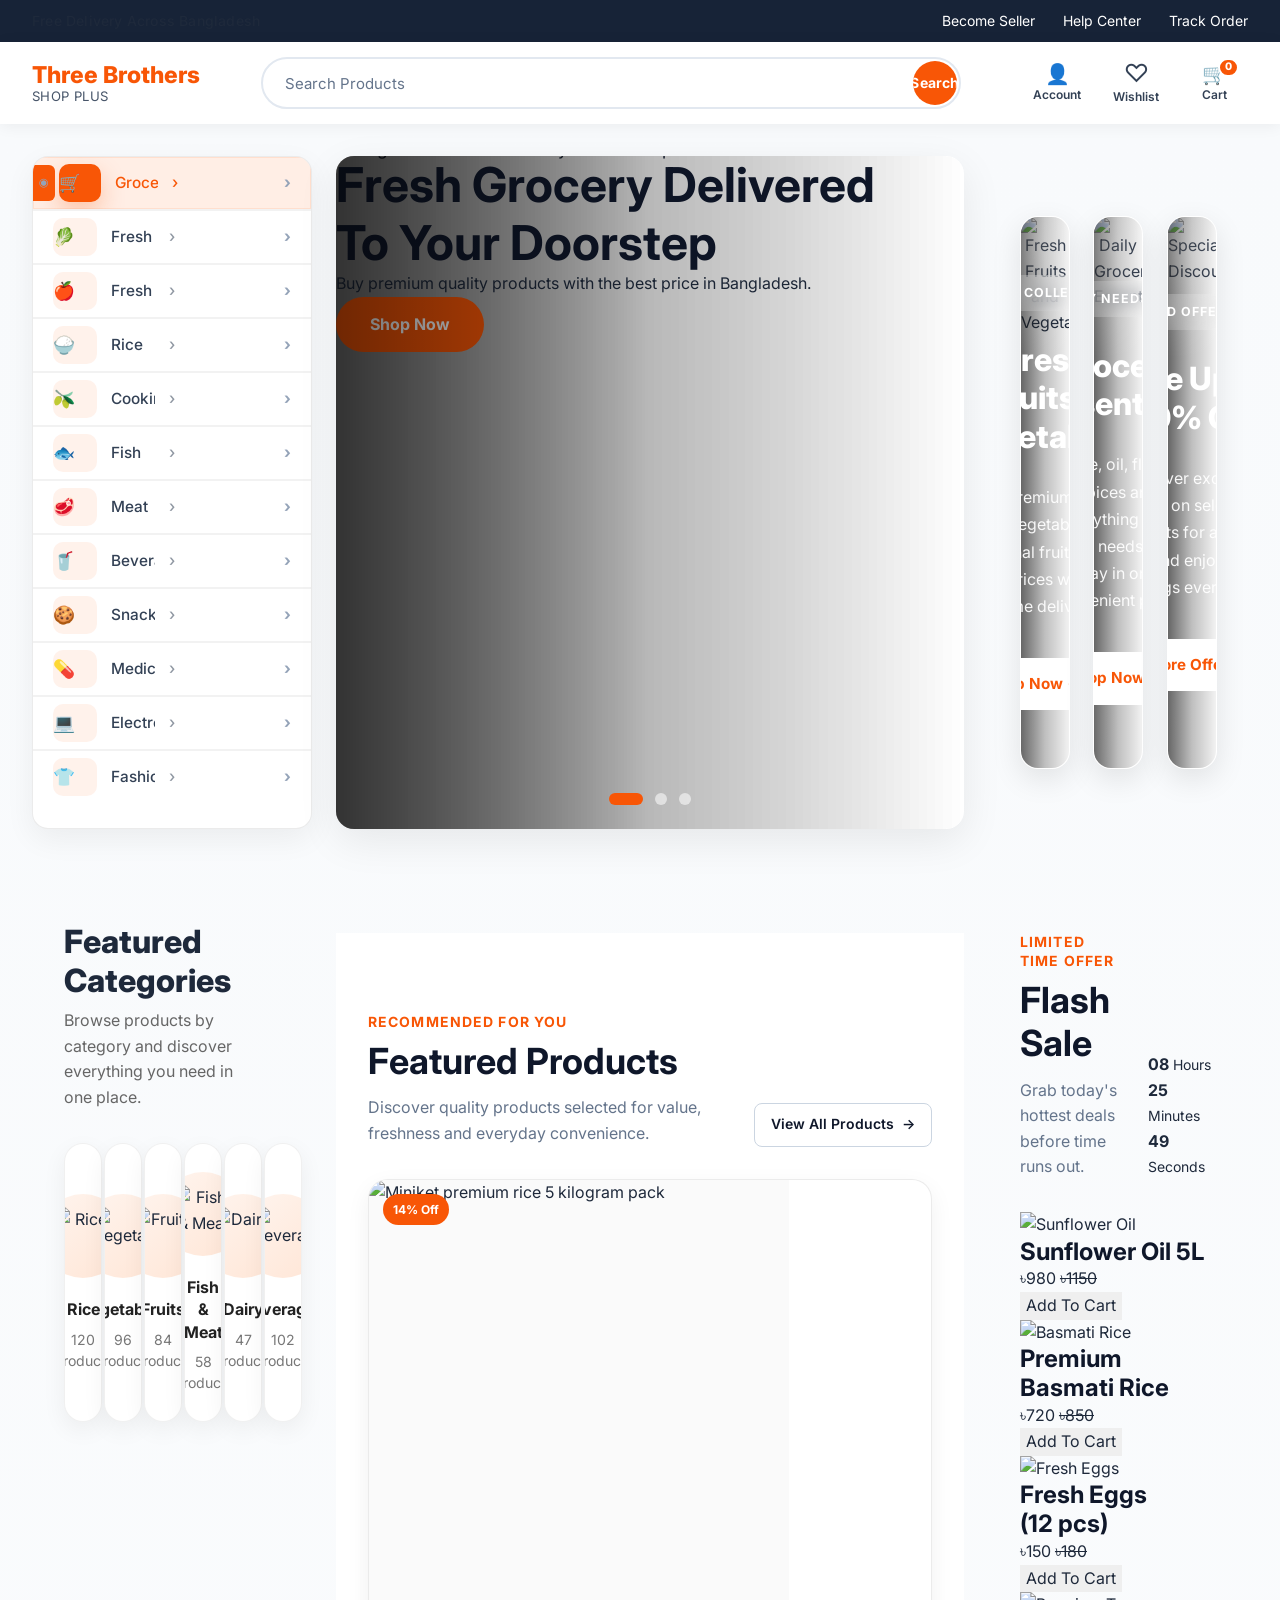
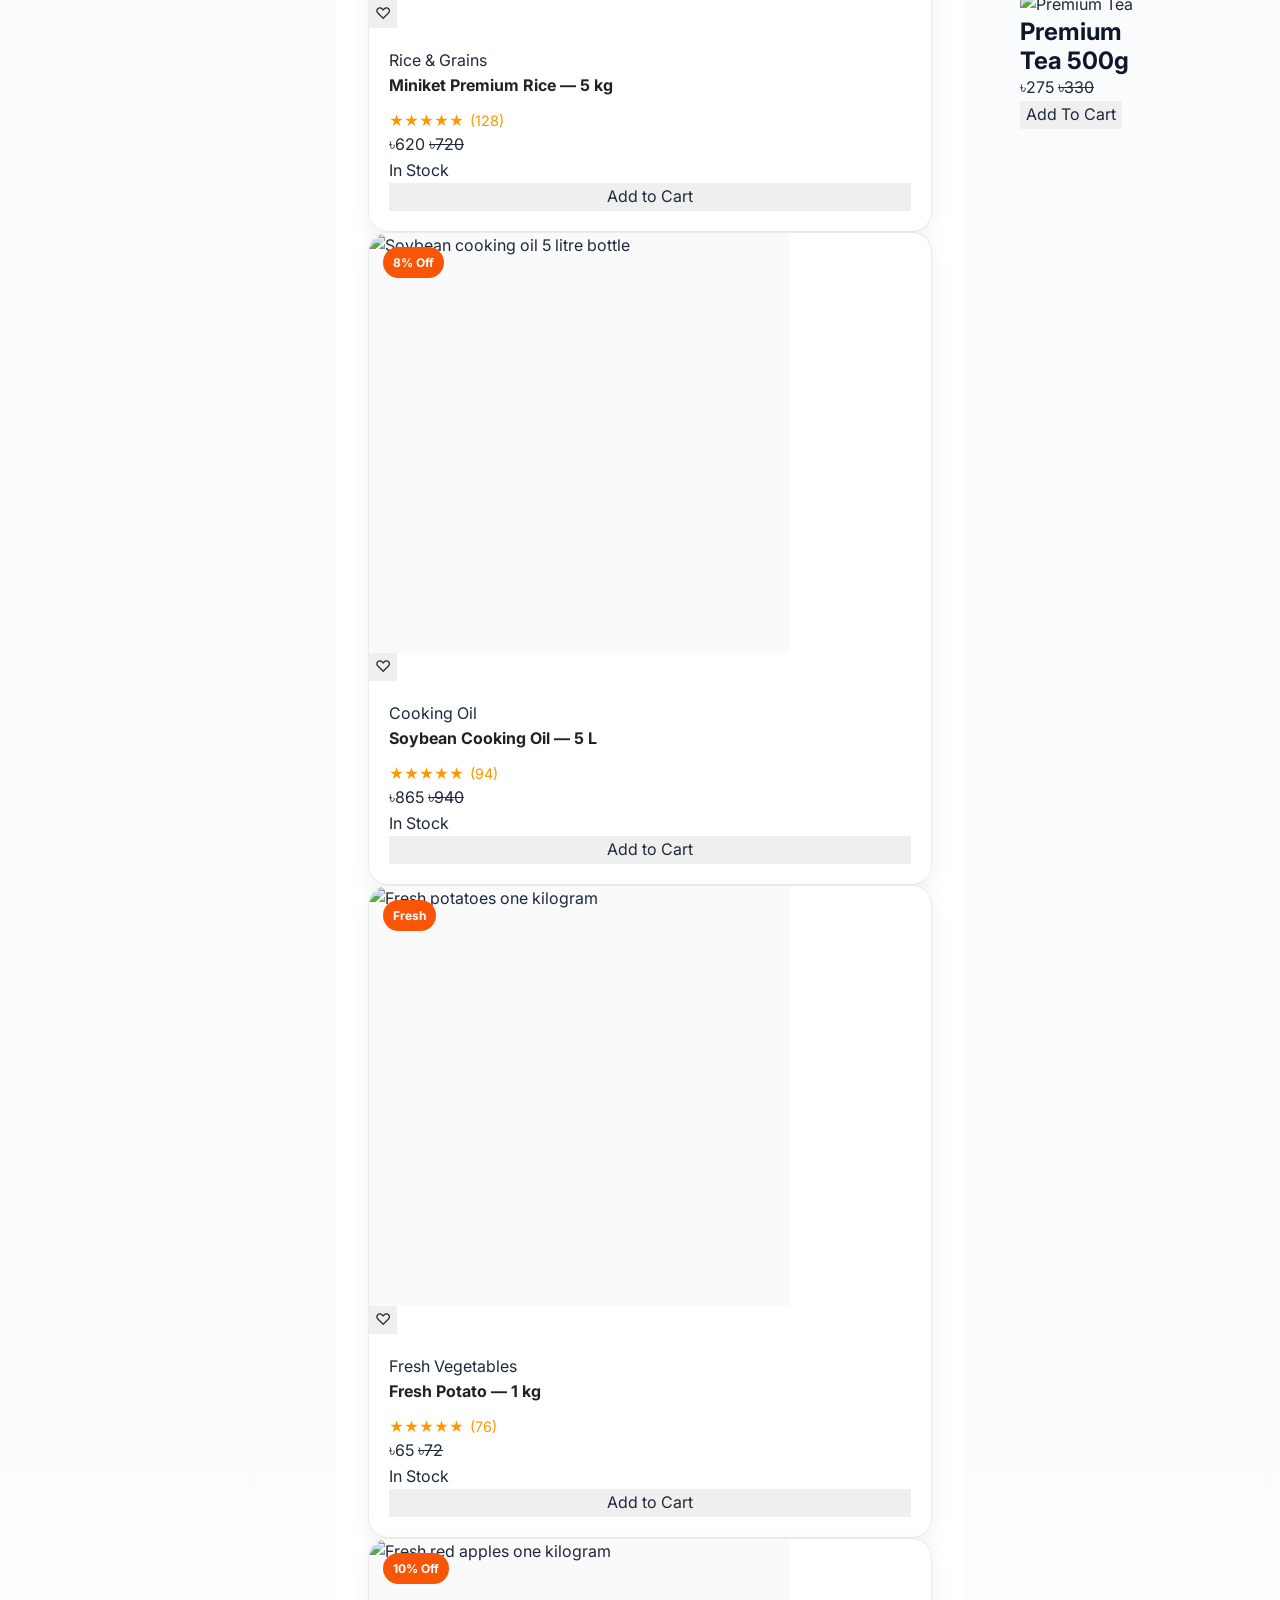
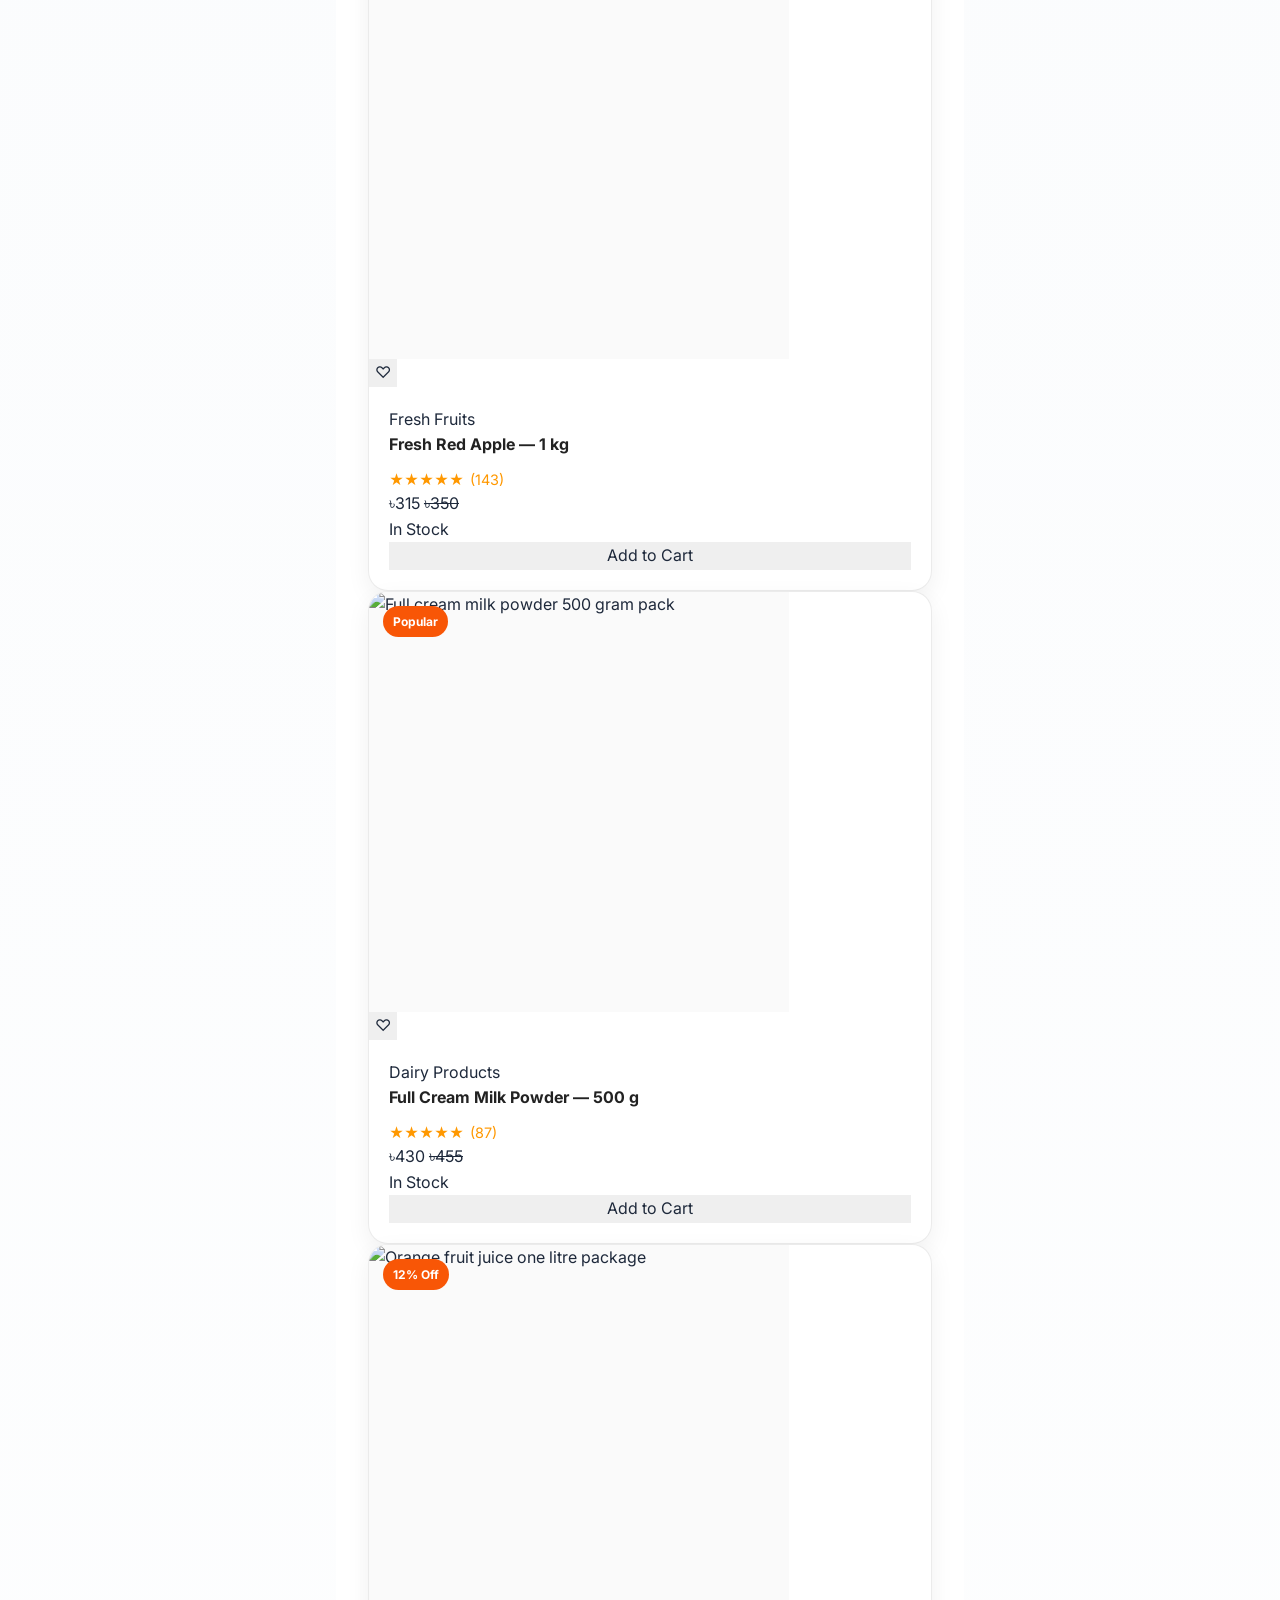
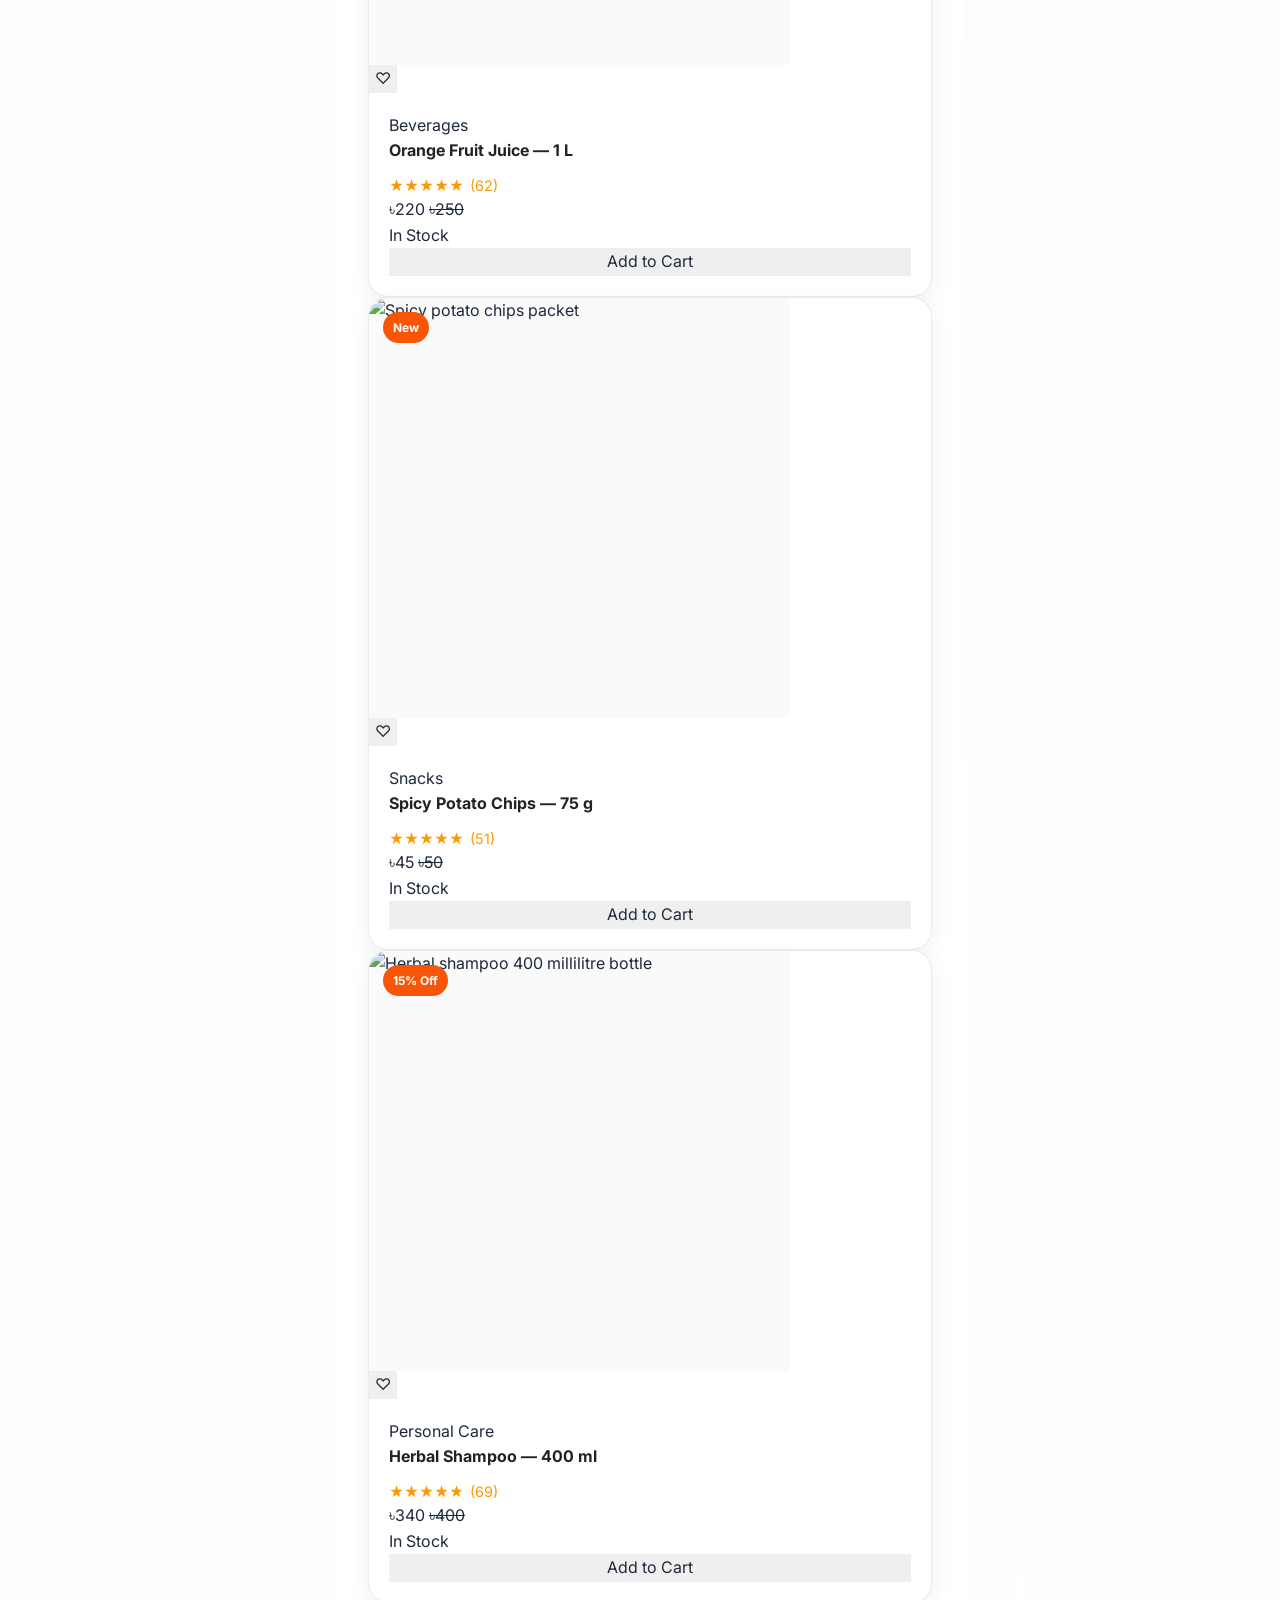
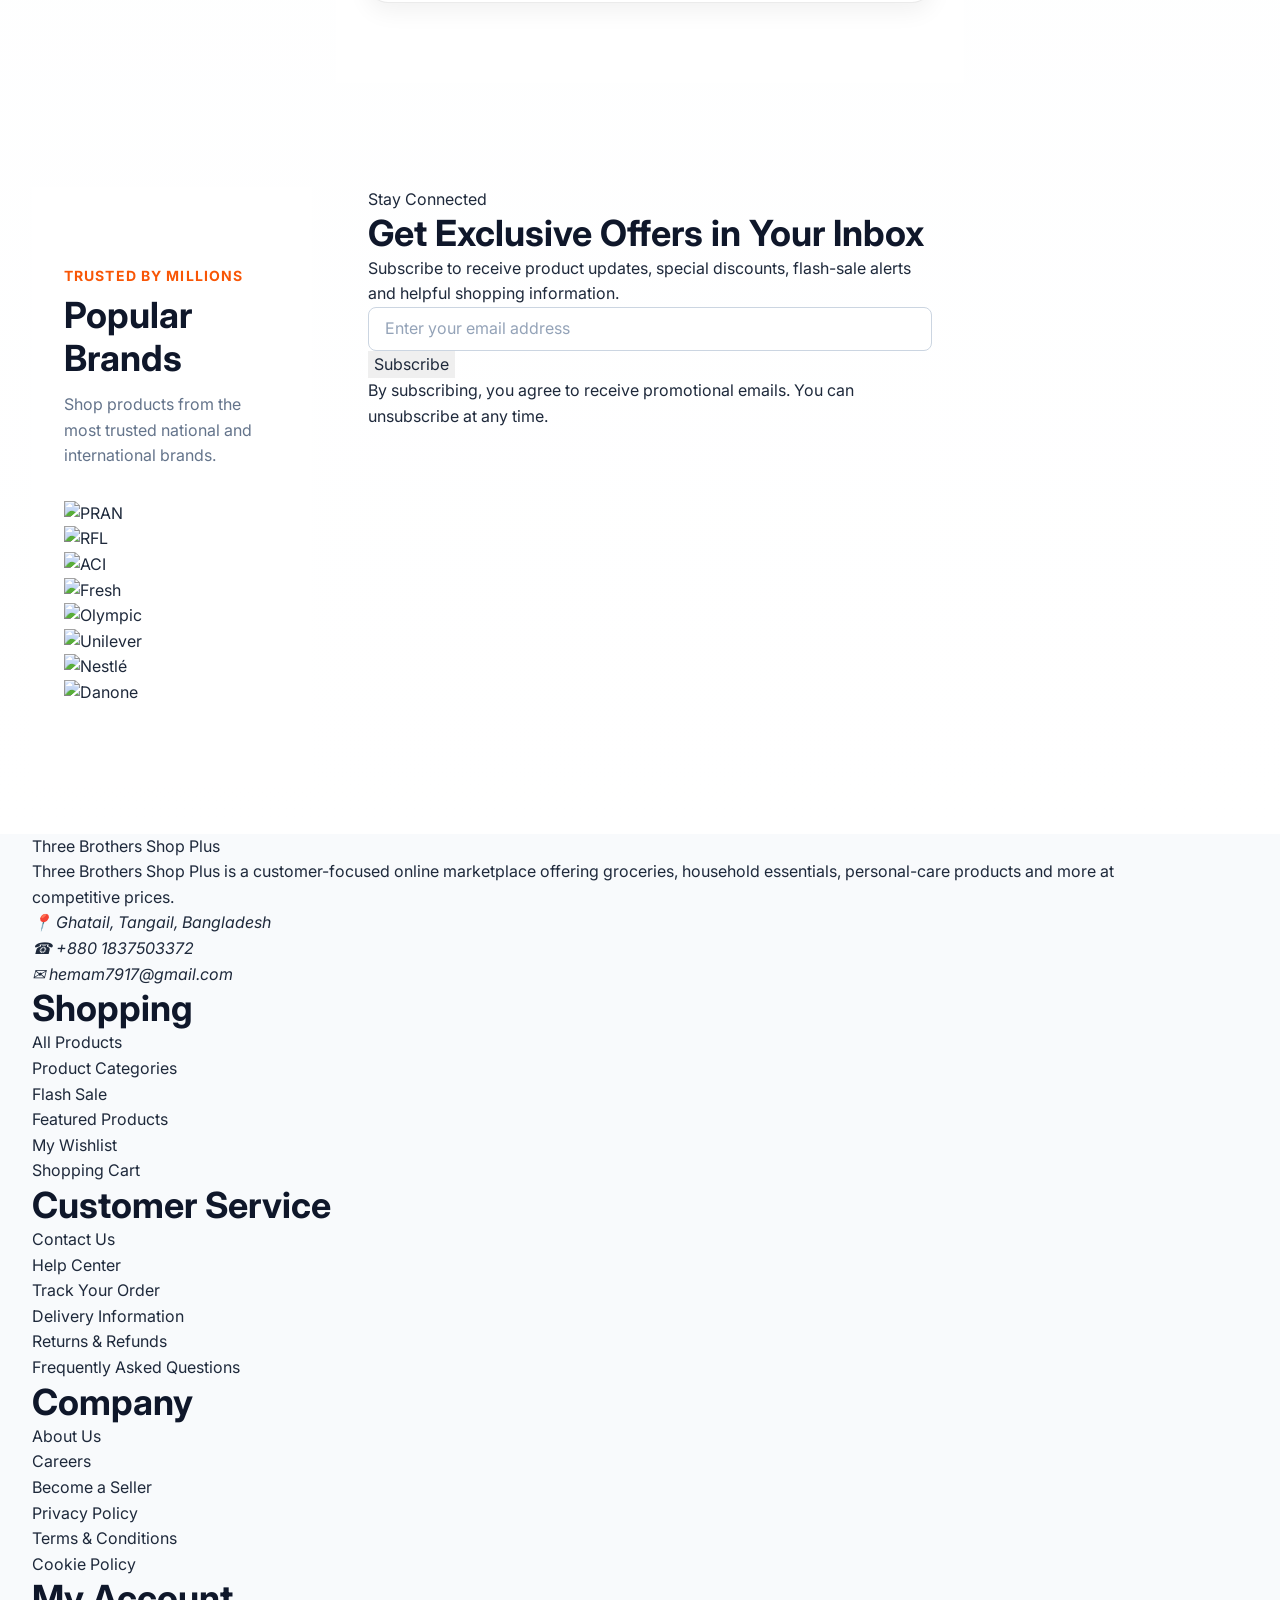
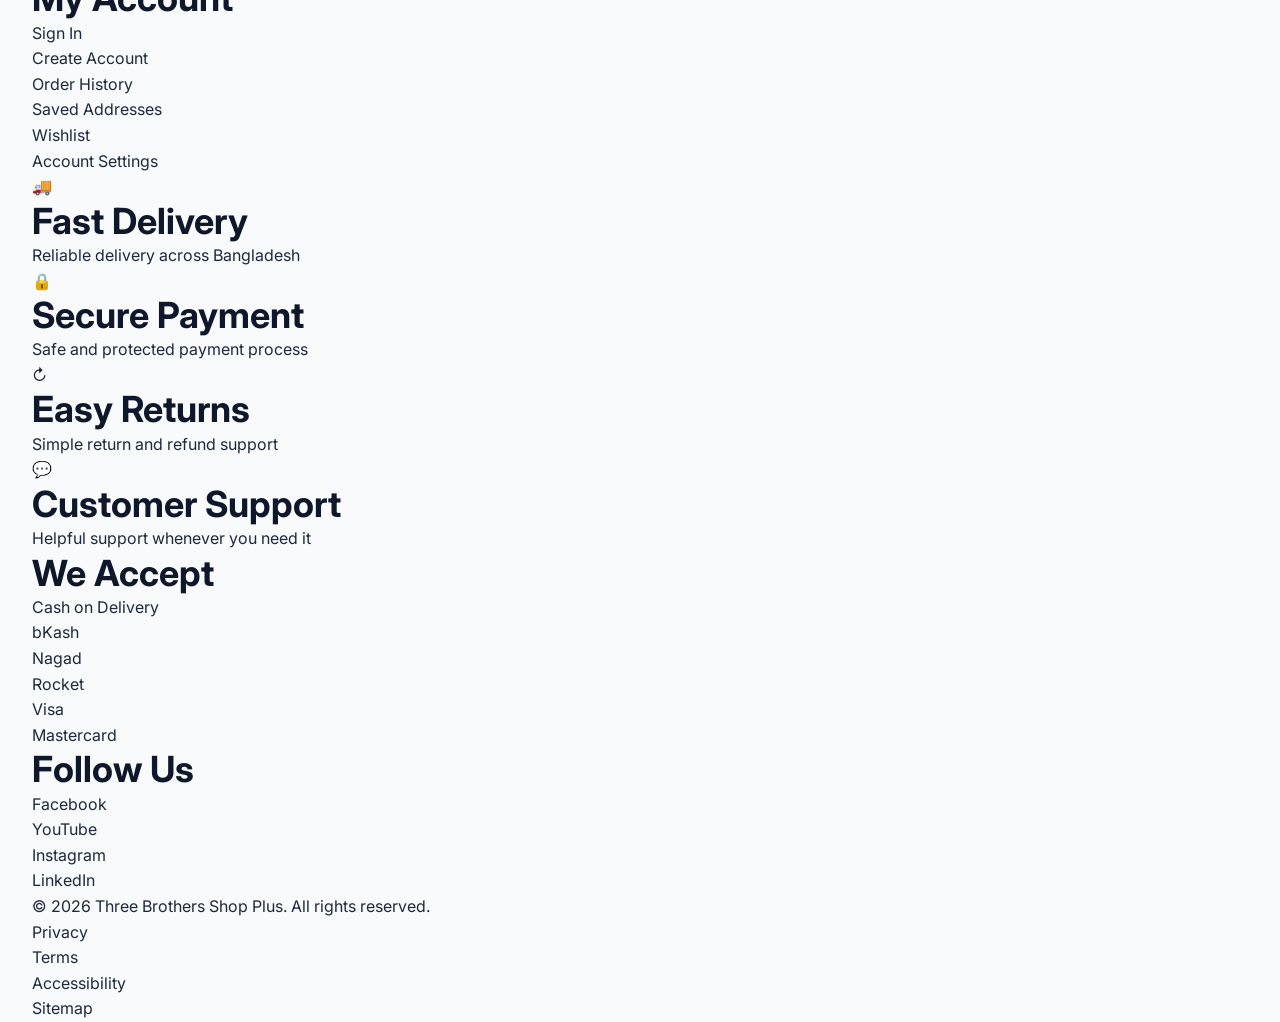
==== commit 4b2cea03: "module 1 lesson 7 html" ====
--- a/index.html
+++ b/index.html
@@ -778,19 +778,35 @@
 
         <!-- Hero Slider -->
 
-        <section class="hero-slider">
-
-            <div class="hero-slider__wrapper">
+<section
+    class="hero-slider"
+    aria-label="Featured Promotions"
+    aria-roledescription="carousel">
+
+            <div
+    class="hero-slider__wrapper"
+    role="group"
+    aria-live="polite">
 
                 <!-- Slide 1 -->
 
                 <article class="hero-slide active">
 
                     <img
-                        src="assets/images/hero/hero-1.jpg"
-                        alt="Fresh Grocery Collection">
-
-                    <div class="hero-slide__content">
+    src="images/banner1.jpg"
+    alt="Fresh groceries delivered to your doorstep"
+    loading="eager"
+    fetchpriority="high"
+    decoding="async"
+    width="1200"
+    height="520">
+
+                   <div
+    class="hero-slide active"
+    role="group"
+    aria-roledescription="slide"
+    aria-label="1 of 3"
+    aria-hidden="false">
 
                         <h1>
 
@@ -806,7 +822,9 @@
 
                         </p>
 
-                        <a href="#" class="hero-button">
+                        <a
+    class="hero-button"
+    aria-label="Shop Now">
 
                             Shop Now
 
@@ -820,11 +838,20 @@
 
                 <article class="hero-slide">
 
-                    <img
-                        src="assets/images/hero/hero-2.jpg"
-                        alt="Daily Essentials">
-
-                    <div class="hero-slide__content">
+                   <img
+    src="images/banner2.jpg"
+    alt="Special discount on daily essentials"
+    loading="lazy"
+    decoding="async"
+    width="1200"
+    height="520">
+
+                    <div
+    class="hero-slide"
+    role="group"
+    aria-roledescription="slide"
+    aria-label="2 of 3"
+    aria-hidden="true">
 
                         <h2>
 
@@ -854,10 +881,19 @@
                 <article class="hero-slide">
 
                     <img
-                        src="assets/images/hero/hero-3.jpg"
-                        alt="Best Deals">
-
-                    <div class="hero-slide__content">
+    src="images/banner3.jpg"
+    alt="Premium quality fruits and vegetables"
+    loading="lazy"
+    decoding="async"
+    width="1200"
+    height="520">
+
+                   <div
+    class="hero-slide"
+    role="group"
+    aria-roledescription="slide"
+    aria-label="3 of 3"
+    aria-hidden="true">
 
                         <h2>
 
@@ -907,432 +943,416 @@
 
             <!-- Pagination -->
 
-            <div class="hero-slider__pagination">
+           <div
+    class="hero-slider__pagination"
+    role="tablist"
+    aria-label="Hero Slider Navigation">
 
                 <button
-                    class="hero-dot active"
-                    type="button"
-                    aria-label="Slide 1">
-                </button>
+    class="hero-dot active"
+    type="button"
+    role="tab"
+    aria-label="Go to Slide 1"
+    aria-selected="true">
+</button>
 
                 <button
-                    class="hero-dot"
-                    type="button"
-                    aria-label="Slide 2">
-                </button>
+    class="hero-dot"
+    type="button"
+    role="tab"
+    aria-label="Go to Slide 2"
+    aria-selected="false">
+</button>
 
                 <button
-                    class="hero-dot"
-                    type="button"
-                    aria-label="Slide 3">
-                </button>
+    class="hero-dot"
+    type="button"
+    role="tab"
+    aria-label="Go to Slide 3"
+    aria-selected="false">
+</button>
 
             </div>
 
         </section>
 
         <!-- Right Promotion -->
-
-        <aside class="hero-promo">
+<!-- ==========================================================
+     PROMO SECTION
+========================================================== -->
+
+<section class="promo-section">
+
+    <div class="container">
+
+        <div class="promo-grid">
+
+            <!-- ==========================
+                 CARD 1
+            =========================== -->
 
             <article class="promo-card">
 
-                <h3>
-
-                    Free Delivery
-
+                <div class="promo-card__image">
+
+                    <img
+                        src="assets/images/promo/promo-01.jpg"
+                        alt="Fresh Fruits and Vegetables"
+                        loading="lazy"
+                        decoding="async"
+                        width="600"
+                        height="400">
+
+                </div>
+
+                <div class="promo-card__content">
+
+                    <span class="promo-card__badge">
+                        Fresh Collection
+                    </span>
+
+                    <h2 class="promo-card__title">
+                        Fresh Fruits & Vegetables
+                    </h2>
+
+                    <p class="promo-card__description">
+                        Shop premium quality fresh vegetables and seasonal fruits
+                        at the best prices with fast home delivery.
+                    </p>
+
+                    <a
+                        href="products.html?category=fruits"
+                        class="promo-card__button"
+                        aria-label="Shop Fresh Fruits">
+
+                        Shop Now →
+
+                    </a>
+
+                </div>
+
+            </article>
+
+            <!-- ==========================
+                 CARD 2
+            =========================== -->
+
+            <article class="promo-card">
+
+                <div class="promo-card__image">
+
+                    <img
+                        src="assets/images/promo/promo-02.jpg"
+                        alt="Daily Grocery Essentials"
+                        loading="lazy"
+                        decoding="async"
+                        width="600"
+                        height="400">
+
+                </div>
+
+                <div class="promo-card__content">
+
+                    <span class="promo-card__badge">
+                        Daily Needs
+                    </span>
+
+                    <h2 class="promo-card__title">
+                        Grocery Essentials
+                    </h2>
+
+                    <p class="promo-card__description">
+                        Rice, oil, flour, spices and everything your family needs
+                        every day in one convenient place.
+                    </p>
+
+                    <a
+                        href="products.html?category=grocery"
+                        class="promo-card__button"
+                        aria-label="Shop Grocery">
+
+                        Shop Now →
+
+                    </a>
+
+                </div>
+
+            </article>
+
+            <!-- ==========================
+                 CARD 3
+            =========================== -->
+
+            <article class="promo-card">
+
+                <div class="promo-card__image">
+
+                    <img
+                        src="assets/images/promo/promo-03.jpg"
+                        alt="Special Discounts"
+                        loading="lazy"
+                        decoding="async"
+                        width="600"
+                        height="400">
+
+                </div>
+
+                <div class="promo-card__content">
+
+                    <span class="promo-card__badge">
+                        Limited Offer
+                    </span>
+
+                    <h2 class="promo-card__title">
+                        Save Up To 40% Off
+                    </h2>
+
+                    <p class="promo-card__description">
+                        Discover exclusive deals on selected products for a limited
+                        time and enjoy more savings every day.
+                    </p>
+
+                    <a
+                        href="products.html?offer=special"
+                        class="promo-card__button"
+                        aria-label="View Special Offers">
+
+                        Explore Offers →
+
+                    </a>
+
+                </div>
+
+            </article>
+
+        </div>
+
+    </div>
+
+</section>
+
+
+<!-- ==========================================================
+     FEATURED CATEGORIES
+========================================================== -->
+
+<section
+    class="categories-section"
+    aria-labelledby="featured-categories-title">
+
+    <div class="container">
+
+        <!-- ==========================
+             SECTION HEADER
+        =========================== -->
+
+        <header class="categories-section__header">
+
+            <div>
+
+                <h2
+                    id="featured-categories-title"
+                    class="categories-section__title">
+
+                    Featured Categories
+
+                </h2>
+
+                <p class="categories-section__subtitle">
+
+                    Browse products by category and discover
+                    everything you need in one place.
+
+                </p>
+
+            </div>
+
+        </header>
+
+        <!-- ==========================
+             CATEGORY GRID
+        =========================== -->
+
+        <div class="categories-grid">
+
+            <!-- CATEGORY 1 -->
+
+            <a
+                href="products.html?category=rice"
+                class="category-card"
+                aria-label="Browse Rice Products">
+
+                <div class="category-card__icon">
+
+                    <img
+                        src="assets/images/categories/rice.png"
+                        alt="Rice"
+                        loading="lazy"
+                        decoding="async"
+                        width="64"
+                        height="64">
+
+                </div>
+
+                <h3 class="category-card__title">
+                    Rice
                 </h3>
 
-                <p>
-
-                    Orders over ৳1000
-
+                <p class="category-card__count">
+                    120 Products
                 </p>
 
-            </article>
-
-            <article class="promo-card">
-
-                <h3>
-
-                    Flash Sale
-
+            </a>
+
+            <!-- CATEGORY 2 -->
+
+            <a
+                href="products.html?category=vegetables"
+                class="category-card"
+                aria-label="Browse Vegetables">
+
+                <div class="category-card__icon">
+
+                    <img
+                        src="assets/images/categories/vegetables.png"
+                        alt="Vegetables"
+                        loading="lazy"
+                        decoding="async"
+                        width="64"
+                        height="64">
+
+                </div>
+
+                <h3 class="category-card__title">
+                    Vegetables
                 </h3>
 
-                <p>
-
-                    Up to 50% OFF
-
+                <p class="category-card__count">
+                    96 Products
                 </p>
 
-            </article>
-
-            <article class="promo-card">
-
-                <h3>
-
-                    Secure Payment
-
+            </a>
+
+            <!-- CATEGORY 3 -->
+
+            <a
+                href="products.html?category=fruits"
+                class="category-card"
+                aria-label="Browse Fruits">
+
+                <div class="category-card__icon">
+
+                    <img
+                        src="assets/images/categories/fruits.png"
+                        alt="Fruits"
+                        loading="lazy"
+                        decoding="async"
+                        width="64"
+                        height="64">
+
+                </div>
+
+                <h3 class="category-card__title">
+                    Fruits
                 </h3>
 
-                <p>
-
-                    100% Safe Checkout
-
+                <p class="category-card__count">
+                    84 Products
                 </p>
 
-            </article>
-
-        </aside>
+            </a>
+
+            <!-- CATEGORY 4 -->
+
+            <a
+                href="products.html?category=fish-meat"
+                class="category-card"
+                aria-label="Browse Fish and Meat">
+
+                <div class="category-card__icon">
+
+                    <img
+                        src="assets/images/categories/fish.png"
+                        alt="Fish & Meat"
+                        loading="lazy"
+                        decoding="async"
+                        width="64"
+                        height="64">
+
+                </div>
+
+                <h3 class="category-card__title">
+                    Fish & Meat
+                </h3>
+
+                <p class="category-card__count">
+                    58 Products
+                </p>
+
+            </a>
+
+            <!-- CATEGORY 5 -->
+
+            <a
+                href="products.html?category=dairy"
+                class="category-card"
+                aria-label="Browse Dairy Products">
+
+                <div class="category-card__icon">
+
+                    <img
+                        src="assets/images/categories/dairy.png"
+                        alt="Dairy"
+                        loading="lazy"
+                        decoding="async"
+                        width="64"
+                        height="64">
+
+                </div>
+
+                <h3 class="category-card__title">
+                    Dairy
+                </h3>
+
+                <p class="category-card__count">
+                    47 Products
+                </p>
+
+            </a>
+
+            <!-- CATEGORY 6 -->
+
+            <a
+                href="products.html?category=beverages"
+                class="category-card"
+                aria-label="Browse Beverages">
+
+                <div class="category-card__icon">
+
+                    <img
+                        src="assets/images/categories/beverages.png"
+                        alt="Beverages"
+                        loading="lazy"
+                        decoding="async"
+                        width="64"
+                        height="64">
+
+                </div>
+
+                <h3 class="category-card__title">
+                    Beverages
+                </h3>
+
+                <p class="category-card__count">
+                    102 Products
+                </p>
+
+            </a>
+
+        </div>
 
     </div>
 
-</section>
-
-<!-- ==========================================
-     FEATURED CATEGORIES
-========================================== -->
-
-<section
-    class="section categories-section"
-    aria-labelledby="featured-categories-title"
->
-    <div class="container">
-
-        <header class="section-header">
-
-            <div class="section-header__content">
-
-                <p class="section-header__eyebrow">
-                    Shop by category
-                </p>
-
-                <h2
-                    class="section-header__title"
-                    id="featured-categories-title"
-                >
-                    Featured Categories
-                </h2>
-
-                <p class="section-header__description">
-                    Explore popular product categories and find your
-                    everyday essentials quickly.
-                </p>
-
-            </div>
-
-            <a
-                class="section-header__link"
-                href="pages/category.html"
-                aria-label="View all product categories"
-            >
-                View All Categories
-                <span aria-hidden="true">&rarr;</span>
-            </a>
-
-        </header>
-
-        <div class="category-grid">
-
-            <!-- Category 1 -->
-
-            <article class="category-card">
-
-                <a
-                    class="category-card__link"
-                    href="pages/category.html?category=groceries"
-                    aria-label="Browse groceries"
-                >
-                    <div class="category-card__image-wrapper">
-
-                        <img
-                            class="category-card__image"
-                            src="assets/images/categories/groceries.jpg"
-                            alt="Assorted grocery products"
-                            width="320"
-                            height="240"
-                            loading="lazy"
-                        >
-
-                    </div>
-
-                    <div class="category-card__content">
-
-                        <h3 class="category-card__title">
-                            Groceries
-                        </h3>
-
-                        <p class="category-card__meta">
-                            120+ Products
-                        </p>
-
-                    </div>
-                </a>
-
-            </article>
-
-            <!-- Category 2 -->
-
-            <article class="category-card">
-
-                <a
-                    class="category-card__link"
-                    href="pages/category.html?category=vegetables"
-                    aria-label="Browse fresh vegetables"
-                >
-                    <div class="category-card__image-wrapper">
-
-                        <img
-                            class="category-card__image"
-                            src="assets/images/categories/vegetables.jpg"
-                            alt="Fresh vegetables arranged together"
-                            width="320"
-                            height="240"
-                            loading="lazy"
-                        >
-
-                    </div>
-
-                    <div class="category-card__content">
-
-                        <h3 class="category-card__title">
-                            Fresh Vegetables
-                        </h3>
-
-                        <p class="category-card__meta">
-                            80+ Products
-                        </p>
-
-                    </div>
-                </a>
-
-            </article>
-
-            <!-- Category 3 -->
-
-            <article class="category-card">
-
-                <a
-                    class="category-card__link"
-                    href="pages/category.html?category=fruits"
-                    aria-label="Browse fresh fruits"
-                >
-                    <div class="category-card__image-wrapper">
-
-                        <img
-                            class="category-card__image"
-                            src="assets/images/categories/fruits.jpg"
-                            alt="Colorful fresh fruits"
-                            width="320"
-                            height="240"
-                            loading="lazy"
-                        >
-
-                    </div>
-
-                    <div class="category-card__content">
-
-                        <h3 class="category-card__title">
-                            Fresh Fruits
-                        </h3>
-
-                        <p class="category-card__meta">
-                            60+ Products
-                        </p>
-
-                    </div>
-                </a>
-
-            </article>
-
-            <!-- Category 4 -->
-
-            <article class="category-card">
-
-                <a
-                    class="category-card__link"
-                    href="pages/category.html?category=rice"
-                    aria-label="Browse rice and grains"
-                >
-                    <div class="category-card__image-wrapper">
-
-                        <img
-                            class="category-card__image"
-                            src="assets/images/categories/rice.jpg"
-                            alt="Rice and grain products"
-                            width="320"
-                            height="240"
-                            loading="lazy"
-                        >
-
-                    </div>
-
-                    <div class="category-card__content">
-
-                        <h3 class="category-card__title">
-                            Rice &amp; Grains
-                        </h3>
-
-                        <p class="category-card__meta">
-                            40+ Products
-                        </p>
-
-                    </div>
-                </a>
-
-            </article>
-
-            <!-- Category 5 -->
-
-            <article class="category-card">
-
-                <a
-                    class="category-card__link"
-                    href="pages/category.html?category=cooking-oil"
-                    aria-label="Browse cooking oil"
-                >
-                    <div class="category-card__image-wrapper">
-
-                        <img
-                            class="category-card__image"
-                            src="assets/images/categories/cooking-oil.jpg"
-                            alt="Cooking oil bottles"
-                            width="320"
-                            height="240"
-                            loading="lazy"
-                        >
-
-                    </div>
-
-                    <div class="category-card__content">
-
-                        <h3 class="category-card__title">
-                            Cooking Oil
-                        </h3>
-
-                        <p class="category-card__meta">
-                            35+ Products
-                        </p>
-
-                    </div>
-                </a>
-
-            </article>
-
-            <!-- Category 6 -->
-
-            <article class="category-card">
-
-                <a
-                    class="category-card__link"
-                    href="pages/category.html?category=beverages"
-                    aria-label="Browse beverages"
-                >
-                    <div class="category-card__image-wrapper">
-
-                        <img
-                            class="category-card__image"
-                            src="assets/images/categories/beverages.jpg"
-                            alt="Cold beverages and drinks"
-                            width="320"
-                            height="240"
-                            loading="lazy"
-                        >
-
-                    </div>
-
-                    <div class="category-card__content">
-
-                        <h3 class="category-card__title">
-                            Beverages
-                        </h3>
-
-                        <p class="category-card__meta">
-                            70+ Products
-                        </p>
-
-                    </div>
-                </a>
-
-            </article>
-
-            <!-- Category 7 -->
-
-            <article class="category-card">
-
-                <a
-                    class="category-card__link"
-                    href="pages/category.html?category=snacks"
-                    aria-label="Browse snacks"
-                >
-                    <div class="category-card__image-wrapper">
-
-                        <img
-                            class="category-card__image"
-                            src="assets/images/categories/snacks.jpg"
-                            alt="Biscuits, chips and snack products"
-                            width="320"
-                            height="240"
-                            loading="lazy"
-                        >
-
-                    </div>
-
-                    <div class="category-card__content">
-
-                        <h3 class="category-card__title">
-                            Snacks
-                        </h3>
-
-                        <p class="category-card__meta">
-                            95+ Products
-                        </p>
-
-                    </div>
-                </a>
-
-            </article>
-
-            <!-- Category 8 -->
-
-            <article class="category-card">
-
-                <a
-                    class="category-card__link"
-                    href="pages/category.html?category=personal-care"
-                    aria-label="Browse personal care products"
-                >
-                    <div class="category-card__image-wrapper">
-
-                        <img
-                            class="category-card__image"
-                            src="assets/images/categories/personal-care.jpg"
-                            alt="Personal care and hygiene products"
-                            width="320"
-                            height="240"
-                            loading="lazy"
-                        >
-
-                    </div>
-
-                    <div class="category-card__content">
-
-                        <h3 class="category-card__title">
-                            Personal Care
-                        </h3>
-
-                        <p class="category-card__meta">
-                            55+ Products
-                        </p>
-
-                    </div>
-                </a>
-
-            </article>
-
-        </div>
-
-    </div>
 </section>
 
 <!-- ==========================================
--- a/assets/css/style.css
+++ b/assets/css/style.css
@@ -3904,3 +3904,3882 @@
 /* =========================================================
    HERO SIDEBAR CSS COMPLETED
 ========================================================= */
+
+/* =========================================================
+   MODULE 1 — LESSON 4
+   PART 4A
+   PROFESSIONAL HERO SLIDER LAYOUT
+========================================================= */
+
+/* ==========================================
+   HERO SLIDER
+========================================== */
+
+.hero-slider{
+
+    position:relative;
+
+    overflow:hidden;
+
+    border-radius:18px;
+
+    background:#ffffff;
+
+    min-height:520px;
+
+    box-shadow:
+        0 12px 40px rgba(0,0,0,.08);
+
+}
+
+
+/* ==========================================
+   WRAPPER
+========================================== */
+
+.hero-slider__wrapper{
+
+    position:relative;
+
+    width:100%;
+
+    height:100%;
+
+}
+
+
+/* ==========================================
+   SLIDE
+========================================== */
+
+.hero-slide{
+
+    position:absolute;
+
+    inset:0;
+
+    opacity:0;
+
+    visibility:hidden;
+
+    transition:
+        opacity .7s ease,
+        visibility .7s ease;
+
+}
+
+
+/* ACTIVE */
+
+.hero-slide.active{
+
+    opacity:1;
+
+    visibility:visible;
+
+    z-index:2;
+
+}
+
+
+/* ==========================================
+   IMAGE
+========================================== */
+
+.hero-slide img{
+
+    width:100%;
+
+    height:520px;
+
+    object-fit:cover;
+
+    display:block;
+
+}
+
+
+/* ==========================================
+   CONTENT
+========================================== */
+
+.hero-slide__content{
+
+    position:absolute;
+
+    left:60px;
+
+    top:50%;
+
+    transform:translateY(-50%);
+
+    max-width:520px;
+
+    color:#ffffff;
+
+    z-index:5;
+
+}
+
+
+/* TITLE */
+
+.hero-slide__content h1,
+.hero-slide__content h2{
+
+    font-size:3rem;
+
+    font-weight:800;
+
+    line-height:1.2;
+
+    margin-bottom:18px;
+
+}
+
+
+/* DESCRIPTION */
+
+.hero-slide__content p{
+
+    font-size:1.08rem;
+
+    line-height:1.7;
+
+    margin-bottom:30px;
+
+    opacity:.95;
+
+}
+
+
+/* ==========================================
+   BUTTON
+========================================== */
+
+.hero-button{
+
+    display:inline-flex;
+
+    align-items:center;
+
+    justify-content:center;
+
+    padding:15px 34px;
+
+    border-radius:999px;
+
+    background:var(--color-primary,#f85606);
+
+    color:#ffffff;
+
+    text-decoration:none;
+
+    font-weight:700;
+
+    transition:
+        background-color .25s ease,
+        transform .25s ease;
+
+}
+
+.hero-button:hover{
+
+    transform:translateY(-2px);
+
+}
+
+
+/* ==========================================
+   DARK OVERLAY
+========================================== */
+
+.hero-slide::after{
+
+    content:"";
+
+    position:absolute;
+
+    inset:0;
+
+    background:
+        linear-gradient(
+            90deg,
+            rgba(0,0,0,.55),
+            rgba(0,0,0,.15),
+            rgba(0,0,0,0)
+        );
+
+}
+
+
+/* ==========================================
+   RESPONSIVE
+========================================== */
+
+@media (max-width:992px){
+
+.hero-slider{
+
+min-height:430px;
+
+}
+
+.hero-slide img{
+
+height:430px;
+
+}
+
+.hero-slide__content{
+
+left:40px;
+
+max-width:420px;
+
+}
+
+.hero-slide__content h1,
+.hero-slide__content h2{
+
+font-size:2.3rem;
+
+}
+
+}
+
+@media (max-width:768px){
+
+.hero-slider{
+
+border-radius:12px;
+
+min-height:360px;
+
+}
+
+.hero-slide img{
+
+height:360px;
+
+}
+
+.hero-slide__content{
+
+left:24px;
+
+right:24px;
+
+max-width:none;
+
+}
+
+.hero-slide__content h1,
+.hero-slide__content h2{
+
+font-size:1.8rem;
+
+}
+
+.hero-slide__content p{
+
+font-size:.95rem;
+
+}
+
+}
+
+@media (max-width:480px){
+
+.hero-slide img{
+
+height:300px;
+
+}
+
+.hero-slide__content{
+
+left:18px;
+
+right:18px;
+
+}
+
+.hero-button{
+
+width:100%;
+
+}
+
+}
+
+/* =========================================================
+   MODULE 1 — LESSON 4
+   PART 4B STARTS BELOW
+========================================================= */
+
+/* =========================================================
+   MODULE 1 — LESSON 4
+   PART 4B
+   HERO SLIDER CONTROLS
+========================================================= */
+
+/* ==========================================
+   PREVIOUS / NEXT BUTTONS
+========================================== */
+
+.hero-slider__prev,
+.hero-slider__next{
+
+    position:absolute;
+
+    top:50%;
+
+    transform:translateY(-50%);
+
+    width:52px;
+
+    height:52px;
+
+    border:none;
+
+    border-radius:50%;
+
+    cursor:pointer;
+
+    display:grid;
+
+    place-items:center;
+
+    font-size:1.25rem;
+
+    font-weight:700;
+
+    color:#ffffff;
+
+    background:rgba(255,255,255,.18);
+
+    backdrop-filter:blur(10px);
+
+    -webkit-backdrop-filter:blur(10px);
+
+    transition:
+        background-color .25s ease,
+        transform .25s ease,
+        box-shadow .25s ease,
+        opacity .25s ease;
+
+    opacity:0;
+
+    z-index:20;
+
+}
+
+
+/* POSITION */
+
+.hero-slider__prev{
+
+    left:22px;
+
+}
+
+.hero-slider__next{
+
+    right:22px;
+
+}
+
+
+/* SHOW ON HOVER */
+
+.hero-slider:hover .hero-slider__prev,
+.hero-slider:hover .hero-slider__next{
+
+    opacity:1;
+
+}
+
+
+/* HOVER */
+
+.hero-slider__prev:hover,
+.hero-slider__next:hover{
+
+    background:var(--color-primary,#f85606);
+
+    transform:
+        translateY(-50%)
+        scale(1.08);
+
+    box-shadow:
+
+        0 10px 24px rgba(248,86,6,.35);
+
+}
+
+
+/* ACTIVE */
+
+.hero-slider__prev:active,
+.hero-slider__next:active{
+
+    transform:
+        translateY(-50%)
+        scale(.96);
+
+}
+
+
+/* KEYBOARD */
+
+.hero-slider__prev:focus-visible,
+.hero-slider__next:focus-visible{
+
+    outline:3px solid rgba(248,86,6,.30);
+
+    outline-offset:3px;
+
+}
+
+
+/* ==========================================
+   PAGINATION
+========================================== */
+
+.hero-slider__pagination{
+
+    position:absolute;
+
+    left:50%;
+
+    bottom:24px;
+
+    transform:translateX(-50%);
+
+    display:flex;
+
+    align-items:center;
+
+    gap:12px;
+
+    z-index:25;
+
+}
+
+
+/* DOT */
+
+.hero-dot{
+
+    width:12px;
+
+    height:12px;
+
+    border:none;
+
+    border-radius:50%;
+
+    cursor:pointer;
+
+    background:rgba(255,255,255,.55);
+
+    transition:
+        width .25s ease,
+        background-color .25s ease,
+        transform .25s ease;
+
+}
+
+
+/* ACTIVE DOT */
+
+.hero-dot.active{
+
+    width:34px;
+
+    border-radius:999px;
+
+    background:var(--color-primary,#f85606);
+
+}
+
+
+/* HOVER */
+
+.hero-dot:hover{
+
+    transform:scale(1.18);
+
+    background:#ffffff;
+
+}
+
+
+/* FOCUS */
+
+.hero-dot:focus-visible{
+
+    outline:3px solid rgba(248,86,6,.30);
+
+    outline-offset:3px;
+
+}
+
+
+/* ==========================================
+   RESPONSIVE
+========================================== */
+
+@media (max-width:768px){
+
+.hero-slider__prev,
+.hero-slider__next{
+
+width:44px;
+
+height:44px;
+
+font-size:1rem;
+
+opacity:1;
+
+}
+
+.hero-slider__prev{
+
+left:12px;
+
+}
+
+.hero-slider__next{
+
+right:12px;
+
+}
+
+.hero-slider__pagination{
+
+bottom:16px;
+
+gap:10px;
+
+}
+
+.hero-dot{
+
+width:10px;
+
+height:10px;
+
+}
+
+.hero-dot.active{
+
+width:28px;
+
+}
+
+}
+
+
+@media (max-width:480px){
+
+.hero-slider__prev,
+.hero-slider__next{
+
+width:40px;
+
+height:40px;
+
+}
+
+.hero-slider__pagination{
+
+bottom:12px;
+
+}
+
+}
+
+/* =========================================================
+   MODULE 1 — LESSON 4
+   PART 4C STARTS BELOW
+========================================================= */
+
+/* =========================================================
+   MODULE 1 — LESSON 4
+   PART 4D
+   ADVANCED HERO SLIDER EFFECTS
+========================================================= */
+
+
+/* ==========================================
+   GPU ACCELERATION
+========================================== */
+
+.hero-slider,
+.hero-slide,
+.hero-slide img{
+
+    transform:translateZ(0);
+
+    backface-visibility:hidden;
+
+    will-change:transform,opacity;
+
+}
+
+
+/* ==========================================
+   IMAGE ZOOM EFFECT
+========================================== */
+
+.hero-slide img{
+
+    transform:scale(1);
+
+    transition:
+        transform 7s linear;
+
+}
+
+
+/* ACTIVE SLIDE */
+
+.hero-slide.active img{
+
+    transform:scale(1.08);
+
+}
+
+
+/* ==========================================
+   CONTENT ANIMATION
+========================================== */
+
+.hero-slide__content{
+
+    opacity:0;
+
+    transform:
+        translateY(-50%)
+        translateX(-40px);
+
+    transition:
+
+        opacity .8s ease,
+
+        transform .8s ease;
+
+}
+
+
+/* ACTIVE CONTENT */
+
+.hero-slide.active .hero-slide__content{
+
+    opacity:1;
+
+    transform:
+        translateY(-50%)
+        translateX(0);
+
+}
+
+
+/* ==========================================
+   BUTTON ANIMATION
+========================================== */
+
+.hero-slide.active .hero-button{
+
+    animation:
+        heroButtonFloat
+        2.5s ease-in-out infinite;
+
+}
+
+
+/* ==========================================
+   BUTTON KEYFRAMES
+========================================== */
+
+@keyframes heroButtonFloat{
+
+0%{
+
+transform:translateY(0);
+
+}
+
+50%{
+
+transform:translateY(-4px);
+
+}
+
+100%{
+
+transform:translateY(0);
+
+}
+
+}
+
+
+/* ==========================================
+   IMAGE RENDERING
+========================================== */
+
+.hero-slide img{
+
+    image-rendering:auto;
+
+}
+
+
+/* ==========================================
+   LAZY LOADING READY
+========================================== */
+
+.hero-slide img[loading="lazy"]{
+
+    opacity:1;
+
+}
+
+
+/* ==========================================
+   PERFORMANCE
+========================================== */
+
+.hero-slide{
+
+    contain:layout paint;
+
+}
+
+
+/* ==========================================
+   REDUCED MOTION
+========================================== */
+
+@media (prefers-reduced-motion:reduce){
+
+.hero-slide,
+.hero-slide img,
+.hero-slide__content,
+.hero-button{
+
+animation:none !important;
+
+transition:none !important;
+
+transform:none !important;
+
+}
+
+}
+
+
+/* ==========================================
+   MOBILE
+========================================== */
+
+@media (max-width:768px){
+
+.hero-slide.active img{
+
+transform:scale(1.04);
+
+}
+
+}
+
+
+/* ==========================================
+   SMALL MOBILE
+========================================== */
+
+@media (max-width:480px){
+
+.hero-slide__content{
+
+transition-duration:.5s;
+
+}
+
+}
+
+
+/* =========================================================
+   MODULE 1 — LESSON 4
+   PART 4E STARTS BELOW
+========================================================= */
+
+/* =========================================================
+   MODULE 1 — LESSON 5
+   PART 5A
+   PROFESSIONAL PROMO CARDS LAYOUT
+========================================================= */
+
+/* ==========================================
+   PROMO SECTION
+========================================== */
+
+.promo-section{
+
+    margin:60px 0;
+
+}
+
+/* ==========================================
+   GRID
+========================================== */
+
+.promo-grid{
+
+    display:grid;
+
+    grid-template-columns:
+        repeat(3,minmax(0,1fr));
+
+    gap:24px;
+
+}
+
+/* ==========================================
+   CARD
+========================================== */
+
+.promo-card{
+
+    position:relative;
+
+    display:flex;
+
+    flex-direction:column;
+
+    overflow:hidden;
+
+    border-radius:18px;
+
+    background:#ffffff;
+
+    min-height:260px;
+
+    border:1px solid rgba(0,0,0,.06);
+
+    box-shadow:
+        0 10px 30px rgba(0,0,0,.08);
+
+    isolation:isolate;
+
+}
+
+/* ==========================================
+   IMAGE WRAPPER
+========================================== */
+
+.promo-card__image{
+
+    position:absolute;
+
+    inset:0;
+
+    z-index:0;
+
+}
+
+/* ==========================================
+   IMAGE
+========================================== */
+
+.promo-card__image img{
+
+    width:100%;
+
+    height:100%;
+
+    object-fit:cover;
+
+    display:block;
+
+}
+
+/* ==========================================
+   OVERLAY
+========================================== */
+
+.promo-card::before{
+
+    content:"";
+
+    position:absolute;
+
+    inset:0;
+
+    background:
+        linear-gradient(
+            90deg,
+            rgba(0,0,0,.60),
+            rgba(0,0,0,.25),
+            rgba(0,0,0,.05)
+        );
+
+    z-index:1;
+
+}
+
+/* ==========================================
+   CONTENT
+========================================== */
+
+.promo-card__content{
+
+    position:relative;
+
+    z-index:2;
+
+    display:flex;
+
+    flex-direction:column;
+
+    justify-content:center;
+
+    height:100%;
+
+    padding:34px;
+
+    color:#ffffff;
+
+}
+
+/* ==========================================
+   RESPONSIVE
+========================================== */
+
+@media (max-width:992px){
+
+.promo-grid{
+
+grid-template-columns:repeat(2,1fr);
+
+}
+
+}
+
+@media (max-width:768px){
+
+.promo-grid{
+
+grid-template-columns:1fr;
+
+}
+
+.promo-card{
+
+min-height:220px;
+
+}
+
+.promo-card__content{
+
+padding:26px;
+
+}
+
+}
+
+/* =========================================================
+   MODULE 1 — LESSON 5
+   PART 5B STARTS BELOW
+========================================================= */
+
+/* =========================================================
+   MODULE 1 — LESSON 5
+   PART 5B
+   PREMIUM PROMO CARD HOVER ANIMATION
+========================================================= */
+
+/* ==========================================
+   CARD TRANSITION
+========================================== */
+
+.promo-card{
+
+    transition:
+        transform .35s cubic-bezier(.22,.61,.36,1),
+        box-shadow .35s ease,
+        border-color .35s ease;
+
+    will-change:
+        transform,
+        box-shadow;
+
+}
+
+
+/* ==========================================
+   IMAGE TRANSITION
+========================================== */
+
+.promo-card__image{
+
+    overflow:hidden;
+
+}
+
+.promo-card__image img{
+
+    transform:scale(1);
+
+    transition:
+        transform .7s ease;
+
+}
+
+
+/* ==========================================
+   CONTENT TRANSITION
+========================================== */
+
+.promo-card__content{
+
+    transition:
+        transform .35s ease;
+
+}
+
+
+/* ==========================================
+   OVERLAY TRANSITION
+========================================== */
+
+.promo-card::before{
+
+    transition:
+        opacity .35s ease,
+        background .35s ease;
+
+}
+
+
+/* ==========================================
+   CARD HOVER
+========================================== */
+
+.promo-card:hover{
+
+    transform:
+        translateY(-10px);
+
+    border-color:
+        rgba(248,86,6,.25);
+
+    box-shadow:
+
+        0 22px 45px rgba(0,0,0,.18);
+
+}
+
+
+/* ==========================================
+   IMAGE ZOOM
+========================================== */
+
+.promo-card:hover
+.promo-card__image img{
+
+    transform:
+        scale(1.10);
+
+}
+
+
+/* ==========================================
+   CONTENT MOVE
+========================================== */
+
+.promo-card:hover
+.promo-card__content{
+
+    transform:
+        translateY(-4px);
+
+}
+
+
+/* ==========================================
+   OVERLAY
+========================================== */
+
+.promo-card:hover::before{
+
+    background:
+
+        linear-gradient(
+
+            90deg,
+
+            rgba(0,0,0,.72),
+
+            rgba(0,0,0,.38),
+
+            rgba(0,0,0,.10)
+
+        );
+
+}
+
+
+/* ==========================================
+   GLOW EFFECT
+========================================== */
+
+.promo-card:hover{
+
+    box-shadow:
+
+        0 18px 42px rgba(248,86,6,.18),
+
+        0 10px 24px rgba(0,0,0,.16);
+
+}
+
+
+/* ==========================================
+   ACTIVE
+========================================== */
+
+.promo-card:active{
+
+    transform:
+        translateY(-5px);
+
+}
+
+
+/* ==========================================
+   KEYBOARD
+========================================== */
+
+.promo-card:focus-within{
+
+    outline:3px solid rgba(248,86,6,.22);
+
+    outline-offset:4px;
+
+}
+
+
+/* ==========================================
+   TOUCH DEVICE
+========================================== */
+
+@media (hover:none){
+
+.promo-card:hover{
+
+transform:none;
+
+box-shadow:
+0 10px 30px rgba(0,0,0,.08);
+
+}
+
+.promo-card:hover
+.promo-card__image img{
+
+transform:none;
+
+}
+
+.promo-card:hover
+.promo-card__content{
+
+transform:none;
+
+}
+
+}
+
+
+/* ==========================================
+   REDUCED MOTION
+========================================== */
+
+@media (prefers-reduced-motion:reduce){
+
+.promo-card,
+.promo-card__image img,
+.promo-card__content,
+.promo-card::before{
+
+transition:none !important;
+
+animation:none !important;
+
+transform:none !important;
+
+}
+
+}
+
+/* =========================================================
+   MODULE 1 — LESSON 5
+   PART 5C STARTS BELOW
+========================================================= */
+
+/* =========================================================
+   MODULE 1 — LESSON 5
+   PART 5C
+   PROMO CONTENT DESIGN
+========================================================= */
+
+/* ==========================================
+   BADGE
+========================================== */
+
+.promo-card__badge{
+
+    display:inline-flex;
+
+    align-items:center;
+
+    justify-content:center;
+
+    width:max-content;
+
+    margin-bottom:16px;
+
+    padding:8px 16px;
+
+    border-radius:999px;
+
+    background:rgba(255,255,255,.18);
+
+    backdrop-filter:blur(8px);
+
+    -webkit-backdrop-filter:blur(8px);
+
+    color:#ffffff;
+
+    font-size:.78rem;
+
+    font-weight:700;
+
+    letter-spacing:.08em;
+
+    text-transform:uppercase;
+
+}
+
+
+/* ==========================================
+   TITLE
+========================================== */
+
+.promo-card__title{
+
+    margin:0 0 14px;
+
+    color:#ffffff;
+
+    font-size:2rem;
+
+    font-weight:800;
+
+    line-height:1.2;
+
+    text-wrap:balance;
+
+}
+
+
+/* ==========================================
+   DESCRIPTION
+========================================== */
+
+.promo-card__description{
+
+    margin:0 0 24px;
+
+    max-width:340px;
+
+    color:rgba(255,255,255,.92);
+
+    font-size:1rem;
+
+    line-height:1.7;
+
+}
+
+
+/* ==========================================
+   CTA BUTTON
+========================================== */
+
+.promo-card__button{
+
+    display:inline-flex;
+
+    align-items:center;
+
+    justify-content:center;
+
+    gap:10px;
+
+    width:max-content;
+
+    padding:14px 28px;
+
+    border-radius:999px;
+
+    background:#ffffff;
+
+    color:var(--color-primary,#f85606);
+
+    text-decoration:none;
+
+    font-size:.95rem;
+
+    font-weight:700;
+
+    transition:
+        background-color .3s ease,
+        color .3s ease,
+        transform .3s ease,
+        box-shadow .3s ease;
+
+}
+
+
+/* ==========================================
+   CTA HOVER
+========================================== */
+
+.promo-card__button:hover{
+
+    background:var(--color-primary,#f85606);
+
+    color:#ffffff;
+
+    transform:translateY(-2px);
+
+    box-shadow:
+        0 12px 28px rgba(248,86,6,.35);
+
+}
+
+
+/* ==========================================
+   CTA ACTIVE
+========================================== */
+
+.promo-card__button:active{
+
+    transform:translateY(0);
+
+}
+
+
+/* ==========================================
+   CTA FOCUS
+========================================== */
+
+.promo-card__button:focus-visible{
+
+    outline:3px solid rgba(255,255,255,.45);
+
+    outline-offset:4px;
+
+}
+
+
+/* ==========================================
+   RESPONSIVE
+========================================== */
+
+@media (max-width:992px){
+
+.promo-card__title{
+
+font-size:1.7rem;
+
+}
+
+}
+
+
+@media (max-width:768px){
+
+.promo-card__title{
+
+font-size:1.45rem;
+
+}
+
+.promo-card__description{
+
+font-size:.95rem;
+
+}
+
+.promo-card__button{
+
+padding:12px 22px;
+
+}
+
+}
+
+
+@media (max-width:480px){
+
+.promo-card__badge{
+
+font-size:.72rem;
+
+padding:7px 14px;
+
+}
+
+.promo-card__title{
+
+font-size:1.25rem;
+
+}
+
+.promo-card__description{
+
+margin-bottom:20px;
+
+}
+
+.promo-card__button{
+
+width:100%;
+
+justify-content:center;
+
+}
+
+}
+
+/* =========================================================
+   MODULE 1 — LESSON 5
+   PART 5D STARTS BELOW
+========================================================= */
+
+/* =========================================================
+   MODULE 1 — LESSON 5
+   PART 5D-CSS-2
+   PREMIUM BACKGROUND EFFECTS
+========================================================= */
+
+/* ==========================================
+   CARD BASE
+========================================== */
+
+.promo-card{
+
+    isolation:isolate;
+
+    position:relative;
+
+}
+
+
+/* ==========================================
+   DECORATIVE TOP CIRCLE
+========================================== */
+
+.promo-card::after{
+
+    content:"";
+
+    position:absolute;
+
+    width:220px;
+
+    height:220px;
+
+    right:-80px;
+
+    top:-80px;
+
+    border-radius:50%;
+
+    background:
+
+        radial-gradient(
+            circle,
+            rgba(255,255,255,.18) 0%,
+            rgba(255,255,255,0) 72%
+        );
+
+    pointer-events:none;
+
+    z-index:1;
+
+    transition:
+        transform .45s ease,
+        opacity .45s ease;
+
+}
+
+
+/* ==========================================
+   DECORATIVE BOTTOM CIRCLE
+========================================== */
+
+.promo-card__content::after{
+
+    content:"";
+
+    position:absolute;
+
+    left:-70px;
+
+    bottom:-70px;
+
+    width:180px;
+
+    height:180px;
+
+    border-radius:50%;
+
+    background:
+
+        radial-gradient(
+            circle,
+            rgba(255,255,255,.12) 0%,
+            transparent 72%
+        );
+
+    pointer-events:none;
+
+    z-index:-1;
+
+}
+
+
+/* ==========================================
+   SHINE EFFECT
+========================================== */
+
+.promo-card__content::before{
+
+    content:"";
+
+    position:absolute;
+
+    top:0;
+
+    left:-150%;
+
+    width:60%;
+
+    height:100%;
+
+    background:
+
+        linear-gradient(
+
+            120deg,
+
+            transparent,
+
+            rgba(255,255,255,.25),
+
+            transparent
+
+        );
+
+    transform:skewX(-25deg);
+
+    transition:left .8s ease;
+
+    pointer-events:none;
+
+}
+
+
+/* ==========================================
+   SHINE ON HOVER
+========================================== */
+
+.promo-card:hover
+.promo-card__content::before{
+
+    left:160%;
+
+}
+
+
+/* ==========================================
+   DECORATIVE MOVE
+========================================== */
+
+.promo-card:hover::after{
+
+    transform:
+
+        scale(1.15)
+
+        rotate(12deg);
+
+}
+
+
+/* ==========================================
+   CONTENT STACK
+========================================== */
+
+.promo-card__content>*{
+
+    position:relative;
+
+    z-index:2;
+
+}
+
+
+/* ==========================================
+   SUBTLE BORDER GLOW
+========================================== */
+
+.promo-card{
+
+    border:1px solid rgba(255,255,255,.08);
+
+}
+
+
+/* ==========================================
+   PREMIUM INNER SHADOW
+========================================== */
+
+.promo-card{
+
+    box-shadow:
+
+        inset 0 1px 0 rgba(255,255,255,.10),
+
+        0 10px 30px rgba(0,0,0,.10);
+
+}
+
+
+/* ==========================================
+   HOVER SHADOW
+========================================== */
+
+.promo-card:hover{
+
+    box-shadow:
+
+        inset 0 1px 0 rgba(255,255,255,.15),
+
+        0 20px 48px rgba(0,0,0,.18),
+
+        0 8px 24px rgba(248,86,6,.18);
+
+}
+
+
+/* ==========================================
+   IMAGE SATURATION
+========================================== */
+
+.promo-card__image img{
+
+    filter:
+
+        saturate(1.08)
+
+        contrast(1.02);
+
+}
+
+
+/* ==========================================
+   MOBILE
+========================================== */
+
+@media (max-width:768px){
+
+.promo-card::after{
+
+width:160px;
+
+height:160px;
+
+right:-60px;
+
+top:-60px;
+
+}
+
+.promo-card__content::after{
+
+width:130px;
+
+height:130px;
+
+left:-45px;
+
+bottom:-45px;
+
+}
+
+}
+
+
+/* ==========================================
+   REDUCED MOTION
+========================================== */
+
+@media (prefers-reduced-motion:reduce){
+
+.promo-card::after,
+
+.promo-card__content::before{
+
+transition:none !important;
+
+transform:none !important;
+
+}
+
+}
+
+/* =========================================================
+   MODULE 1 — LESSON 5
+   PART 5E STARTS BELOW
+========================================================= */
+
+/* =========================================================
+   MODULE 1 — LESSON 5
+   PART 5E
+   FINAL RESPONSIVE + ACCESSIBILITY + DARK MODE
+========================================================= */
+
+/* ==========================================
+   CONTENT STACK ORDER
+========================================== */
+
+.promo-card__content{
+
+    position:relative;
+
+    display:flex;
+
+    flex-direction:column;
+
+    justify-content:center;
+
+    gap:14px;
+
+    height:100%;
+
+}
+
+
+/* ==========================================
+   BETTER TEXT SELECTION
+========================================== */
+
+.promo-card__title,
+.promo-card__description{
+
+    user-select:text;
+
+}
+
+
+/* ==========================================
+   IMAGE OPTIMIZATION
+========================================== */
+
+.promo-card__image img{
+
+    display:block;
+
+    width:100%;
+
+    height:100%;
+
+    object-fit:cover;
+
+    object-position:center;
+
+}
+
+
+/* ==========================================
+   ACCESSIBILITY
+========================================== */
+
+.promo-card__button:focus-visible{
+
+    outline:3px solid rgba(255,255,255,.45);
+
+    outline-offset:4px;
+
+}
+
+.promo-card:focus-within{
+
+    transform:translateY(-6px);
+
+}
+
+
+/* ==========================================
+   HIGH CONTRAST MODE
+========================================== */
+
+@media (prefers-contrast: more){
+
+.promo-card{
+
+border:2px solid rgba(255,255,255,.35);
+
+}
+
+.promo-card__badge{
+
+border:1px solid rgba(255,255,255,.55);
+
+}
+
+.promo-card__button{
+
+font-weight:800;
+
+}
+
+}
+
+
+/* ==========================================
+   DARK MODE
+========================================== */
+
+@media (prefers-color-scheme: dark){
+
+.promo-card{
+
+background:#1f1f1f;
+
+border-color:#383838;
+
+}
+
+.promo-card::before{
+
+background:
+
+linear-gradient(
+
+90deg,
+
+rgba(0,0,0,.72),
+
+rgba(0,0,0,.42),
+
+rgba(0,0,0,.18)
+
+);
+
+}
+
+.promo-card__badge{
+
+background:rgba(255,255,255,.12);
+
+}
+
+.promo-card__button{
+
+background:#ffffff;
+
+color:#f85606;
+
+}
+
+}
+
+
+/* ==========================================
+   LARGE SCREEN
+========================================== */
+
+@media (min-width:1400px){
+
+.promo-grid{
+
+gap:30px;
+
+}
+
+.promo-card{
+
+min-height:300px;
+
+}
+
+}
+
+
+/* ==========================================
+   TABLET
+========================================== */
+
+@media (max-width:992px){
+
+.promo-grid{
+
+gap:20px;
+
+}
+
+}
+
+
+/* ==========================================
+   MOBILE
+========================================== */
+
+@media (max-width:768px){
+
+.promo-section{
+
+margin:40px 0;
+
+}
+
+.promo-grid{
+
+gap:18px;
+
+}
+
+.promo-card{
+
+border-radius:16px;
+
+}
+
+.promo-card__content{
+
+padding:22px;
+
+gap:12px;
+
+}
+
+}
+
+
+/* ==========================================
+   SMALL MOBILE
+========================================== */
+
+@media (max-width:480px){
+
+.promo-section{
+
+margin:30px 0;
+
+}
+
+.promo-card{
+
+min-height:210px;
+
+}
+
+.promo-card__content{
+
+padding:18px;
+
+}
+
+.promo-card__title{
+
+line-height:1.3;
+
+}
+
+.promo-card__button{
+
+width:100%;
+
+}
+
+}
+
+
+/* ==========================================
+   REDUCED MOTION
+========================================== */
+
+@media (prefers-reduced-motion: reduce){
+
+.promo-card,
+.promo-card *,
+.promo-card::before,
+.promo-card::after{
+
+animation:none !important;
+
+transition:none !important;
+
+scroll-behavior:auto !important;
+
+}
+
+}
+
+/* =========================================================
+   MODULE 1 — LESSON 5 COMPLETED
+========================================================= */
+
+/* =========================================================
+   MODULE 1 — LESSON 6
+   PART 6A
+   FEATURED CATEGORIES LAYOUT
+========================================================= */
+
+/* ==========================================
+   SECTION
+========================================== */
+
+.categories-section{
+
+    margin:70px 0;
+
+}
+
+/* ==========================================
+   HEADER
+========================================== */
+
+.categories-section__header{
+
+    display:flex;
+
+    align-items:center;
+
+    justify-content:space-between;
+
+    gap:20px;
+
+    margin-bottom:32px;
+
+}
+
+/* ==========================================
+   TITLE
+========================================== */
+
+.categories-section__title{
+
+    margin:0;
+
+    font-size:2rem;
+
+    font-weight:800;
+
+    color:var(--color-text,#222);
+
+    line-height:1.2;
+
+}
+
+/* ==========================================
+   SUBTITLE
+========================================== */
+
+.categories-section__subtitle{
+
+    margin-top:8px;
+
+    color:#666;
+
+    font-size:1rem;
+
+    line-height:1.6;
+
+}
+
+/* ==========================================
+   GRID
+========================================== */
+
+.categories-grid{
+
+    display:grid;
+
+    grid-template-columns:repeat(6,minmax(0,1fr));
+
+    gap:24px;
+
+}
+
+/* ==========================================
+   RESPONSIVE
+========================================== */
+
+@media (max-width:1200px){
+
+.categories-grid{
+
+grid-template-columns:repeat(4,1fr);
+
+}
+
+}
+
+@media (max-width:768px){
+
+.categories-section{
+
+margin:50px 0;
+
+}
+
+.categories-section__header{
+
+flex-direction:column;
+
+align-items:flex-start;
+
+margin-bottom:24px;
+
+}
+
+.categories-grid{
+
+grid-template-columns:repeat(2,1fr);
+
+gap:18px;
+
+}
+
+}
+
+@media (max-width:480px){
+
+.categories-section{
+
+margin:40px 0;
+
+}
+
+.categories-section__title{
+
+font-size:1.6rem;
+
+}
+
+.categories-section__subtitle{
+
+font-size:.92rem;
+
+}
+
+.categories-grid{
+
+gap:14px;
+
+}
+
+}
+
+/* =========================================================
+   MODULE 1 — LESSON 6
+   PART 6B STARTS BELOW
+========================================================= */
+
+/* =========================================================
+   MODULE 1 — LESSON 6
+   PART 6B
+   PROFESSIONAL CATEGORY CARD
+========================================================= */
+
+/* ==========================================
+   CATEGORY CARD
+========================================== */
+
+.category-card{
+
+    position:relative;
+
+    display:flex;
+
+    flex-direction:column;
+
+    align-items:center;
+
+    justify-content:center;
+
+    text-align:center;
+
+    padding:28px 18px;
+
+    background:#ffffff;
+
+    border:1px solid rgba(0,0,0,.06);
+
+    border-radius:20px;
+
+    overflow:hidden;
+
+    text-decoration:none;
+
+    transition:
+        transform .30s ease,
+        box-shadow .30s ease,
+        border-color .30s ease;
+
+    box-shadow:
+        0 8px 24px rgba(0,0,0,.06);
+
+}
+
+
+/* ==========================================
+   CATEGORY ICON
+========================================== */
+
+.category-card__icon{
+
+    width:84px;
+
+    height:84px;
+
+    border-radius:50%;
+
+    display:flex;
+
+    align-items:center;
+
+    justify-content:center;
+
+    margin-bottom:20px;
+
+    background:linear-gradient(
+        135deg,
+        #fff5ef,
+        #ffe5d5
+    );
+
+    overflow:hidden;
+
+}
+
+
+/* ==========================================
+   CATEGORY IMAGE
+========================================== */
+
+.category-card__icon img{
+
+    width:58px;
+
+    height:58px;
+
+    object-fit:contain;
+
+    display:block;
+
+    transition:
+        transform .35s ease;
+
+}
+
+
+/* ==========================================
+   CATEGORY NAME
+========================================== */
+
+.category-card__title{
+
+    margin:0;
+
+    font-size:1rem;
+
+    font-weight:700;
+
+    line-height:1.4;
+
+    color:#222;
+
+}
+
+
+/* ==========================================
+   PRODUCT COUNT
+========================================== */
+
+.category-card__count{
+
+    margin-top:8px;
+
+    font-size:.88rem;
+
+    color:#777;
+
+}
+
+
+/* ==========================================
+   DIVIDER
+========================================== */
+
+.category-card::before{
+
+    content:"";
+
+    position:absolute;
+
+    left:0;
+
+    top:0;
+
+    width:100%;
+
+    height:4px;
+
+    background:linear-gradient(
+        90deg,
+        #f85606,
+        #ff9d5c
+    );
+
+    transform:scaleX(0);
+
+    transform-origin:left;
+
+    transition:
+        transform .35s ease;
+
+}
+
+
+/* ==========================================
+   TABLET
+========================================== */
+
+@media (max-width:768px){
+
+.category-card{
+
+padding:22px 16px;
+
+}
+
+.category-card__icon{
+
+width:74px;
+
+height:74px;
+
+}
+
+.category-card__icon img{
+
+width:50px;
+
+height:50px;
+
+}
+
+}
+
+
+/* ==========================================
+   MOBILE
+========================================== */
+
+@media (max-width:480px){
+
+.category-card{
+
+padding:18px 12px;
+
+border-radius:16px;
+
+}
+
+.category-card__icon{
+
+width:64px;
+
+height:64px;
+
+margin-bottom:16px;
+
+}
+
+.category-card__icon img{
+
+width:42px;
+
+height:42px;
+
+}
+
+.category-card__title{
+
+font-size:.95rem;
+
+}
+
+.category-card__count{
+
+font-size:.82rem;
+
+}
+
+}
+
+/* =========================================================
+   MODULE 1 — LESSON 6
+   PART 6C STARTS BELOW
+========================================================= */
+
+/* =========================================================
+   MODULE 1 — LESSON 6
+   PART 6C
+   PREMIUM HOVER ANIMATION + ICON EFFECTS
+========================================================= */
+
+/* ==========================================
+   CARD TRANSITION
+========================================== */
+
+.category-card{
+
+    will-change:
+        transform,
+        box-shadow;
+
+}
+
+
+/* ==========================================
+   HOVER CARD
+========================================== */
+
+.category-card:hover{
+
+    transform:
+        translateY(-10px);
+
+    border-color:
+        rgba(248,86,6,.22);
+
+    box-shadow:
+
+        0 22px 45px rgba(0,0,0,.14),
+
+        0 10px 24px rgba(248,86,6,.14);
+
+}
+
+
+/* ==========================================
+   TOP ACCENT BAR
+========================================== */
+
+.category-card:hover::before{
+
+    transform:scaleX(1);
+
+}
+
+
+/* ==========================================
+   ICON CONTAINER
+========================================== */
+
+.category-card__icon{
+
+    transition:
+
+        background .35s ease,
+
+        transform .35s ease,
+
+        box-shadow .35s ease;
+
+}
+
+
+/* ==========================================
+   ICON IMAGE
+========================================== */
+
+.category-card__icon img{
+
+    transition:
+
+        transform .35s ease,
+
+        filter .35s ease;
+
+}
+
+
+/* ==========================================
+   ICON HOVER
+========================================== */
+
+.category-card:hover
+.category-card__icon{
+
+    background:
+
+        linear-gradient(
+
+            135deg,
+
+            #f85606,
+
+            #ff8b42
+
+        );
+
+    transform:scale(1.06);
+
+    box-shadow:
+
+        0 12px 26px rgba(248,86,6,.28);
+
+}
+
+
+/* ==========================================
+   IMAGE EFFECT
+========================================== */
+
+.category-card:hover
+.category-card__icon img{
+
+    transform:
+
+        scale(1.12)
+
+        rotate(-6deg);
+
+    filter:
+
+        brightness(1.08);
+
+}
+
+
+/* ==========================================
+   TITLE
+========================================== */
+
+.category-card__title{
+
+    transition:
+        color .30s ease;
+
+}
+
+
+.category-card:hover
+.category-card__title{
+
+    color:#f85606;
+
+}
+
+
+/* ==========================================
+   PRODUCT COUNT
+========================================== */
+
+.category-card__count{
+
+    transition:
+
+        color .30s ease,
+
+        opacity .30s ease;
+
+}
+
+
+.category-card:hover
+.category-card__count{
+
+    color:#444;
+
+}
+
+
+/* ==========================================
+   ACTIVE
+========================================== */
+
+.category-card:active{
+
+    transform:
+        translateY(-4px);
+
+}
+
+
+/* ==========================================
+   KEYBOARD
+========================================== */
+
+.category-card:focus-visible{
+
+    outline:3px solid rgba(248,86,6,.25);
+
+    outline-offset:4px;
+
+}
+
+
+/* ==========================================
+   TOUCH DEVICE
+========================================== */
+
+@media (hover:none){
+
+.category-card:hover{
+
+transform:none;
+
+box-shadow:
+0 8px 24px rgba(0,0,0,.06);
+
+}
+
+.category-card:hover::before{
+
+transform:none;
+
+}
+
+.category-card:hover
+.category-card__icon{
+
+background:
+linear-gradient(
+135deg,
+#fff5ef,
+#ffe5d5
+);
+
+transform:none;
+
+box-shadow:none;
+
+}
+
+.category-card:hover
+.category-card__icon img{
+
+transform:none;
+
+filter:none;
+
+}
+
+}
+
+
+/* ==========================================
+   REDUCED MOTION
+========================================== */
+
+@media (prefers-reduced-motion:reduce){
+
+.category-card,
+.category-card::before,
+.category-card__icon,
+.category-card__icon img,
+.category-card__title,
+.category-card__count{
+
+transition:none !important;
+
+animation:none !important;
+
+transform:none !important;
+
+}
+
+}
+
+/* =========================================================
+   MODULE 1 — LESSON 6
+   PART 6D STARTS BELOW
+====================
+
+/* =========================================================
+   MODULE 1 — LESSON 6
+   PART 6E
+   FINAL RESPONSIVE + ACCESSIBILITY + DARK MODE
+========================================================= */
+
+/* ==========================================
+   CARD CONTENT
+========================================== */
+
+.category-card{
+
+    isolation:isolate;
+
+    position:relative;
+
+}
+
+.category-card > *{
+
+    position:relative;
+
+    z-index:2;
+
+}
+
+
+/* ==========================================
+   IMAGE OPTIMIZATION
+========================================== */
+
+.category-card__icon img{
+
+    display:block;
+
+    image-rendering:auto;
+
+    object-fit:contain;
+
+}
+
+
+/* ==========================================
+   SMOOTH TEXT RENDERING
+========================================== */
+
+.category-card__title{
+
+    text-wrap:balance;
+
+}
+
+.category-card__count{
+
+    line-height:1.5;
+
+}
+
+
+/* ==========================================
+   FOCUS WITHIN
+========================================== */
+
+.category-card:focus-within{
+
+    transform:translateY(-6px);
+
+}
+
+
+/* ==========================================
+   HIGH CONTRAST
+========================================== */
+
+@media (prefers-contrast:more){
+
+.category-card{
+
+border:2px solid rgba(0,0,0,.25);
+
+}
+
+.category-card__title{
+
+font-weight:800;
+
+}
+
+.category-card__count{
+
+color:#333;
+
+}
+
+}
+
+
+/* ==========================================
+   DARK MODE
+========================================== */
+
+@media (prefers-color-scheme:dark){
+
+.categories-section__title{
+
+color:#f3f3f3;
+
+}
+
+.categories-section__subtitle{
+
+color:#bdbdbd;
+
+}
+
+.category-card{
+
+background:#1f1f1f;
+
+border-color:#383838;
+
+box-shadow:
+
+0 10px 28px rgba(0,0,0,.35);
+
+}
+
+.category-card__title{
+
+color:#f3f3f3;
+
+}
+
+.category-card__count{
+
+color:#c7c7c7;
+
+}
+
+.category-card__icon{
+
+background:
+
+linear-gradient(
+
+135deg,
+
+#313131,
+
+#252525
+
+);
+
+}
+
+}
+
+
+/* ==========================================
+   LARGE DESKTOP
+========================================== */
+
+@media (min-width:1400px){
+
+.categories-grid{
+
+gap:28px;
+
+}
+
+.category-card{
+
+padding:34px 20px;
+
+}
+
+}
+
+
+/* ==========================================
+   TABLET
+========================================== */
+
+@media (max-width:992px){
+
+.categories-grid{
+
+gap:20px;
+
+}
+
+}
+
+
+/* ==========================================
+   MOBILE
+========================================== */
+
+@media (max-width:768px){
+
+.categories-section{
+
+margin:50px 0;
+
+}
+
+.categories-grid{
+
+gap:16px;
+
+}
+
+.category-card{
+
+border-radius:18px;
+
+}
+
+}
+
+
+/* ==========================================
+   SMALL MOBILE
+========================================== */
+
+@media (max-width:480px){
+
+.categories-section{
+
+margin:36px 0;
+
+}
+
+.categories-grid{
+
+gap:14px;
+
+}
+
+.category-card{
+
+padding:18px 12px;
+
+}
+
+.category-card__icon{
+
+margin-bottom:14px;
+
+}
+
+}
+
+
+/* ==========================================
+   REDUCED MOTION
+========================================== */
+
+@media (prefers-reduced-motion:reduce){
+
+.category-card,
+.category-card *,
+.category-card::before,
+.category-card::after{
+
+animation:none !important;
+
+transition:none !important;
+
+transform:none !important;
+
+scroll-behavior:auto !important;
+
+}
+
+}
+
+/* =========================================================
+   MODULE 1 — LESSON 6 COMPLETED
+========================================================= */
+
+/* =========================================================
+   MODULE 1 — LESSON 7
+   PART 7A
+   FEATURED PRODUCTS LAYOUT
+========================================================= */
+
+/* ==========================================
+   PRODUCTS SECTION
+========================================== */
+
+.products-section{
+
+    margin:80px 0;
+
+}
+
+
+/* ==========================================
+   SECTION HEADER
+========================================== */
+
+.products-section__header{
+
+    display:flex;
+
+    align-items:center;
+
+    justify-content:space-between;
+
+    gap:24px;
+
+    margin-bottom:36px;
+
+}
+
+
+/* ==========================================
+   TITLE
+========================================== */
+
+.products-section__title{
+
+    margin:0;
+
+    font-size:2rem;
+
+    font-weight:800;
+
+    line-height:1.2;
+
+    color:var(--color-text,#222);
+
+}
+
+
+/* ==========================================
+   SUBTITLE
+========================================== */
+
+.products-section__subtitle{
+
+    margin-top:8px;
+
+    color:#666;
+
+    font-size:1rem;
+
+    line-height:1.6;
+
+}
+
+
+/* ==========================================
+   VIEW ALL BUTTON
+========================================== */
+
+.products-section__link{
+
+    display:inline-flex;
+
+    align-items:center;
+
+    justify-content:center;
+
+    padding:12px 22px;
+
+    border-radius:999px;
+
+    background:#f85606;
+
+    color:#fff;
+
+    font-weight:700;
+
+    text-decoration:none;
+
+    transition:
+
+        background .3s ease,
+
+        transform .3s ease;
+
+}
+
+.products-section__link:hover{
+
+    background:#df4b00;
+
+    transform:translateY(-2px);
+
+}
+
+
+/* ==========================================
+   PRODUCT GRID
+========================================== */
+
+.products-grid{
+
+    display:grid;
+
+    grid-template-columns:repeat(4,minmax(0,1fr));
+
+    gap:24px;
+
+    align-items:stretch;
+
+}
+
+
+/* ==========================================
+   LARGE TABLET
+========================================== */
+
+@media (max-width:1200px){
+
+.products-grid{
+
+grid-template-columns:repeat(3,1fr);
+
+}
+
+}
+
+
+/* ==========================================
+   TABLET
+========================================== */
+
+@media (max-width:992px){
+
+.products-grid{
+
+grid-template-columns:repeat(2,1fr);
+
+gap:20px;
+
+}
+
+.products-section__header{
+
+flex-direction:column;
+
+align-items:flex-start;
+
+}
+
+}
+
+
+/* ==========================================
+   MOBILE
+========================================== */
+
+@media (max-width:576px){
+
+.products-section{
+
+margin:56px 0;
+
+}
+
+.products-grid{
+
+grid-template-columns:1fr;
+
+gap:18px;
+
+}
+
+.products-section__title{
+
+font-size:1.7rem;
+
+}
+
+.products-section__subtitle{
+
+font-size:.95rem;
+
+}
+
+.products-section__link{
+
+width:100%;
+
+}
+
+}
+
+/* =========================================================
+   MODULE 1 — LESSON 7
+   PART 7B STARTS BELOW
+========================================================= */
+
+
+
+/* =========================================================
+   MODULE 1 — LESSON 7
+   PART 7B
+   PROFESSIONAL PRODUCT CARD
+========================================================= */
+
+/* ==========================================
+   PRODUCT CARD
+========================================== */
+
+.product-card{
+
+    position:relative;
+
+    display:flex;
+
+    flex-direction:column;
+
+    background:#ffffff;
+
+    border:1px solid rgba(0,0,0,.08);
+
+    border-radius:20px;
+
+    overflow:hidden;
+
+    text-decoration:none;
+
+    transition:
+        transform .30s ease,
+        box-shadow .30s ease,
+        border-color .30s ease;
+
+    box-shadow:
+        0 8px 24px rgba(0,0,0,.06);
+
+}
+
+/* ==========================================
+   PRODUCT IMAGE AREA
+========================================== */
+
+.product-card__image{
+
+    position:relative;
+
+    aspect-ratio:1/1;
+
+    background:#fafafa;
+
+    overflow:hidden;
+
+}
+
+.product-card__image img{
+
+    width:100%;
+
+    height:100%;
+
+    object-fit:contain;
+
+    padding:22px;
+
+    transition:
+        transform .35s ease;
+
+}
+
+/* ==========================================
+   DISCOUNT BADGE
+========================================== */
+
+.product-card__badge{
+
+    position:absolute;
+
+    top:14px;
+
+    left:14px;
+
+    padding:6px 10px;
+
+    border-radius:999px;
+
+    background:#f85606;
+
+    color:#fff;
+
+    font-size:.75rem;
+
+    font-weight:700;
+
+    z-index:5;
+
+}
+
+/* ==========================================
+   WISHLIST BUTTON
+========================================== */
+
+.product-card__wishlist{
+
+    position:absolute;
+
+    top:14px;
+
+    right:14px;
+
+    width:42px;
+
+    height:42px;
+
+    border:none;
+
+    border-radius:50%;
+
+    background:#ffffff;
+
+    display:flex;
+
+    align-items:center;
+
+    justify-content:center;
+
+    cursor:pointer;
+
+    box-shadow:
+        0 8px 18px rgba(0,0,0,.10);
+
+    transition:
+        transform .25s ease,
+        background .25s ease;
+
+}
+
+/* ==========================================
+   CONTENT
+========================================== */
+
+.product-card__content{
+
+    display:flex;
+
+    flex-direction:column;
+
+    flex:1;
+
+    padding:20px;
+
+}
+
+/* ==========================================
+   PRODUCT TITLE
+========================================== */
+
+.product-card__title{
+
+    margin:0;
+
+    font-size:1rem;
+
+    font-weight:700;
+
+    line-height:1.5;
+
+    color:#222;
+
+}
+
+/* ==========================================
+   RATING
+========================================== */
+
+.product-card__rating{
+
+    margin-top:12px;
+
+    display:flex;
+
+    align-items:center;
+
+    gap:6px;
+
+    font-size:.9rem;
+
+    color:#ff9800;
+
+}
+
+/* ==========================================
+   PRICE AREA
+========================================== */
+
+.product-card__price{
+
+    display:flex;
+
+    align-items:center;
+
+    gap:10px;
+
+    margin-top:16px;
+
+}
+
+.product-card__price-current{
+
+    font-size:1.25rem;
+
+    font-weight:800;
+
+    color:#f85606;
+
+}
+
+.product-card__price-old{
+
+    color:#999;
+
+    text-decoration:line-through;
+
+    font-size:.92rem;
+
+}
+
+/* ==========================================
+   ADD TO CART BUTTON
+========================================== */
+
+.product-card__button{
+
+    margin-top:auto;
+
+    display:flex;
+
+    align-items:center;
+
+    justify-content:center;
+
+    width:100%;
+
+    padding:14px;
+
+    border:none;
+
+    border-radius:12px;
+
+    background:#f85606;
+
+    color:#ffffff;
+
+    font-size:.95rem;
+
+    font-weight:700;
+
+    cursor:pointer;
+
+    transition:
+        background .30s ease,
+        transform .30s ease;
+
+}
+
+.product-card__button:hover{
+
+    background:#dd4b00;
+
+}
+
+/* ==========================================
+   RESPONSIVE
+========================================== */
+
+@media (max-width:768px){
+
+.product-card{
+
+border-radius:18px;
+
+}
+
+.product-card__content{
+
+padding:18px;
+
+}
+
+.product-card__image img{
+
+padding:18px;
+
+}
+
+}
+
+@media (max-width:480px){
+
+.product-card__content{
+
+padding:16px;
+
+}
+
+.product-card__title{
+
+font-size:.95rem;
+
+}
+
+.product-card__price-current{
+
+font-size:1.1rem;
+
+}
+
+.product-card__button{
+
+padding:12px;
+
+}
+
+}
+
+/* =========================================================
+   MODULE 1 — LESSON 7
+   PART 7C STARTS BELOW
+========================================================= */
+
+/* =========================================================
+   MODULE 1 — LESSON 7
+   PART 7C
+   PREMIUM HOVER ANIMATION
+========================================================= */
+
+/* ==========================================
+   PERFORMANCE
+========================================== */
+
+.product-card{
+
+    will-change:
+        transform,
+        box-shadow;
+
+    isolation:isolate;
+
+}
+
+
+/* ==========================================
+   TOP ACCENT BAR
+========================================== */
+
+.product-card::before{
+
+    content:"";
+
+    position:absolute;
+
+    top:0;
+
+    left:0;
+
+    width:100%;
+
+    height:4px;
+
+    background:linear-gradient(
+        90deg,
+        #f85606,
+        #ff9b58
+    );
+
+    transform:scaleX(0);
+
+    transform-origin:left;
+
+    transition:transform .35s ease;
+
+}
+
+
+/* ==========================================
+   CARD HOVER
+========================================== */
+
+.product-card:hover{
+
+    transform:
+        translateY(-10px);
+
+    border-color:
+        rgba(248,86,6,.20);
+
+    box-shadow:
+
+        0 24px 50px rgba(0,0,0,.14),
+
+        0 12px 28px rgba(248,86,6,.14);
+
+}
+
+.product-card:hover::before{
+
+    transform:scaleX(1);
+
+}
+
+
+/* ==========================================
+   PRODUCT IMAGE
+========================================== */
+
+.product-card__image{
+
+    overflow:hidden;
+
+}
+
+.product-card__image img{
+
+    transition:
+
+        transform .45s ease,
+
+        filter .35s ease;
+
+}
+
+.product-card:hover
+.product-card__image img{
+
+    transform:
+
+        scale(1.08);
+
+    filter:
+
+        brightness(1.04);
+
+}
+
+
+/* ==========================================
+   WISHLIST BUTTON
+========================================== */
+
+.product-card__wishlist{
+
+    transition:
+
+        transform .30s ease,
+
+        background .30s ease,
+
+        color .30s ease,
+
+        box-shadow .30s ease;
+
+}
+
+.product-card:hover
+.product-card__wishlist{
+
+    background:#f85606;
+
+    color:#ffffff;
+
+    transform:scale(1.12);
+
+    box-shadow:
+
+        0 12px 24px rgba(248,86,6,.28);
+
+}
+
+
+/* ==========================================
+   PRODUCT TITLE
+========================================== */
+
+.product-card__title{
+
+    transition:
+
+        color .30s ease;
+
+}
+
+.product-card:hover
+.product-card__title{
+
+    color:#f85606;
+
+}
+
+
+/* ==========================================
+   PRICE
+========================================== */
+
+.product-card__price-current{
+
+    transition:
+
+        transform .30s ease;
+
+}
+
+.product-card:hover
+.product-card__price-current{
+
+    transform:scale(1.05);
+
+}
+
+
+/* ==========================================
+   BUTTON
+========================================== */
+
+.product-card__button{
+
+    transition:
+
+        background .30s ease,
+
+        transform .30s ease,
+
+        box-shadow .30s ease;
+
+}
+
+.product-card:hover
+.product-card__button{
+
+    background:#dd4b00;
+
+    transform:translateY(-2px);
+
+    box-shadow:
+
+        0 12px 26px rgba(248,86,6,.28);
+
+}
+
+
+/* ==========================================
+   ACTIVE
+========================================== */
+
+.product-card:active{
+
+    transform:
+        translateY(-4px);
+
+}
+
+
+/* ==========================================
+   KEYBOARD
+========================================== */
+
+.product-card:focus-within{
+
+    outline:3px solid rgba(248,86,6,.22);
+
+    outline-offset:4px;
+
+}
+
+
+/* ==========================================
+   TOUCH DEVICES
+========================================== */
+
+@media (hover:none){
+
+.product-card:hover{
+
+transform:none;
+
+box-shadow:
+0 8px 24px rgba(0,0,0,.06);
+
+}
+
+.product-card:hover::before{
+
+transform:none;
+
+}
+
+.product-card:hover
+.product-card__image img{
+
+transform:none;
+
+filter:none;
+
+}
+
+.product-card:hover
+.product-card__wishlist{
+
+background:#ffffff;
+
+color:inherit;
+
+transform:none;
+
+box-shadow:
+0 8px 18px rgba(0,0,0,.10);
+
+}
+
+.product-card:hover
+.product-card__button{
+
+transform:none;
+
+box-shadow:none;
+
+}
+
+}
+
+
+/* ==========================================
+   REDUCED MOTION
+========================================== */
+
+@media (prefers-reduced-motion:reduce){
+
+.product-card,
+.product-card *,
+.product-card::before,
+.product-card::after{
+
+animation:none !important;
+
+transition:none !important;
+
+transform:none !important;
+
+}
+
+}
+
+/* =========================================================
+   MODULE 1 — LESSON 7
+   PART 7D STARTS BELOW
+========================================================= */
+
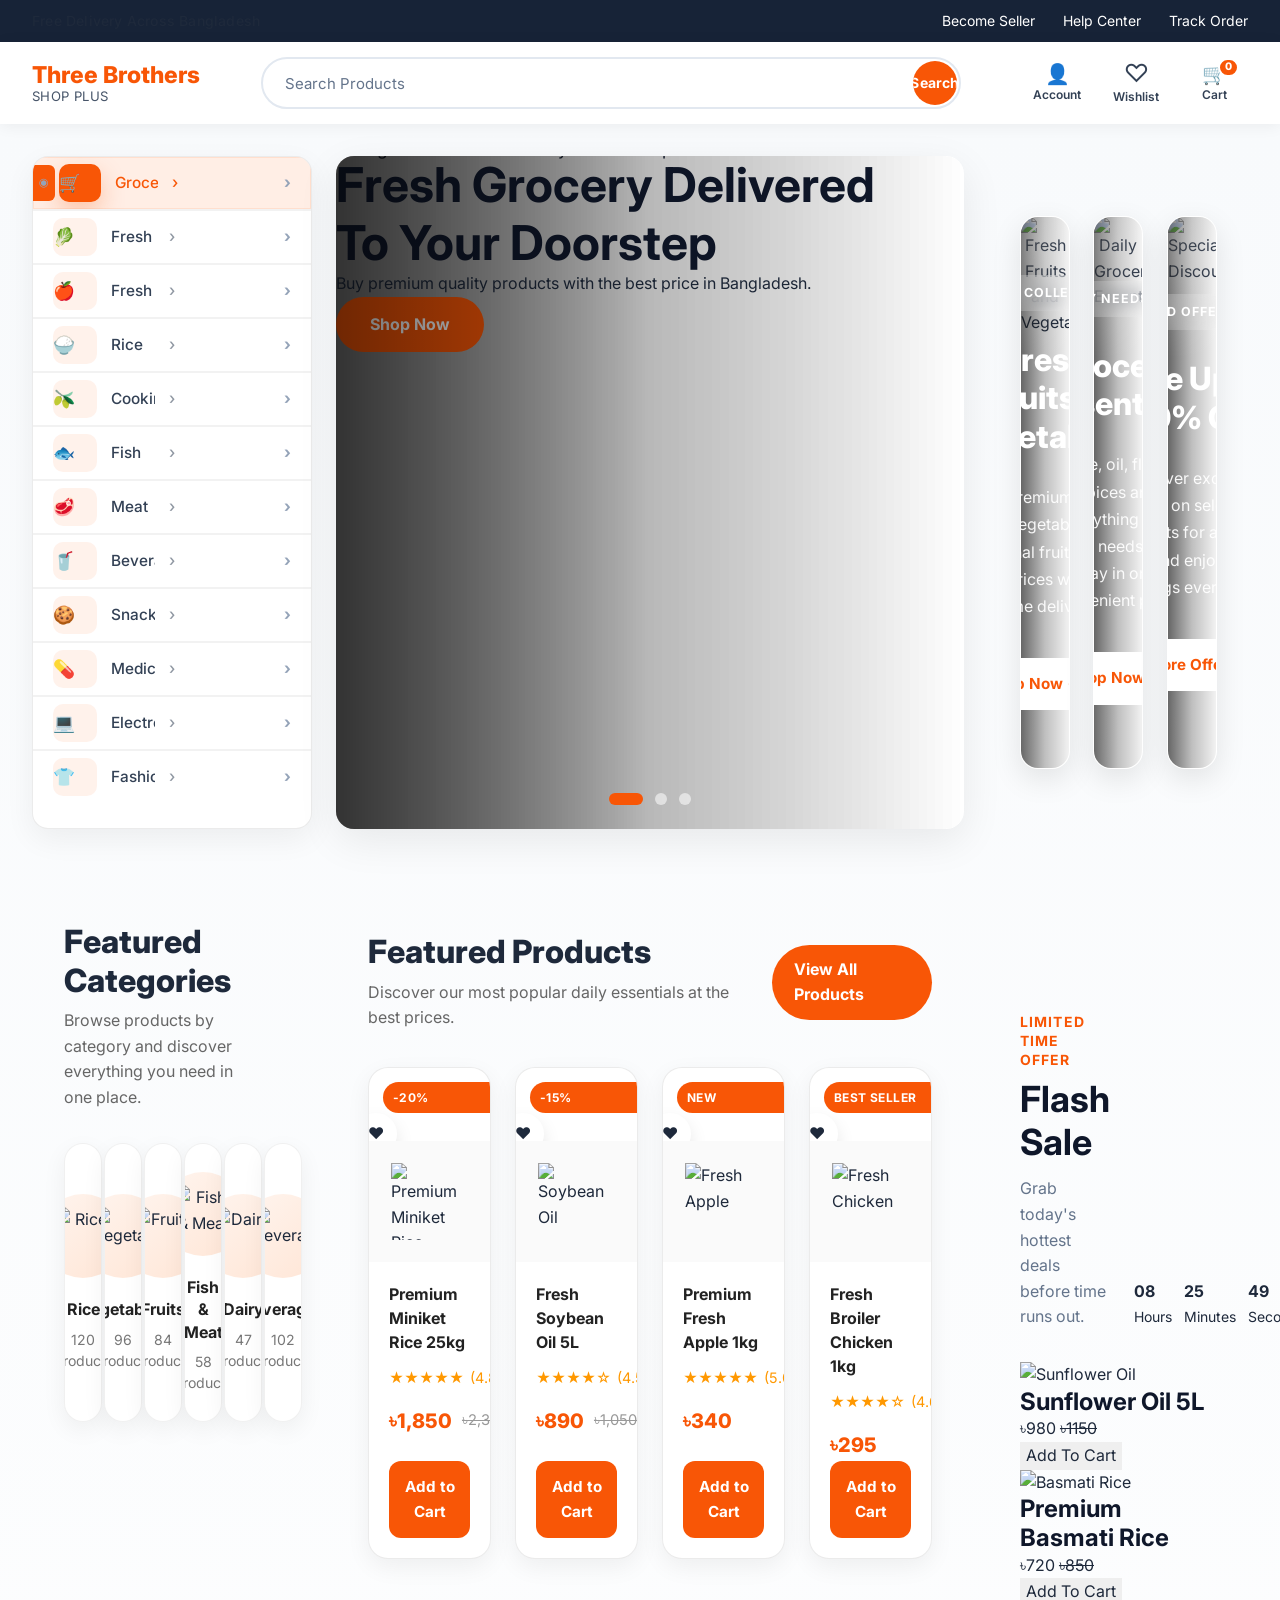
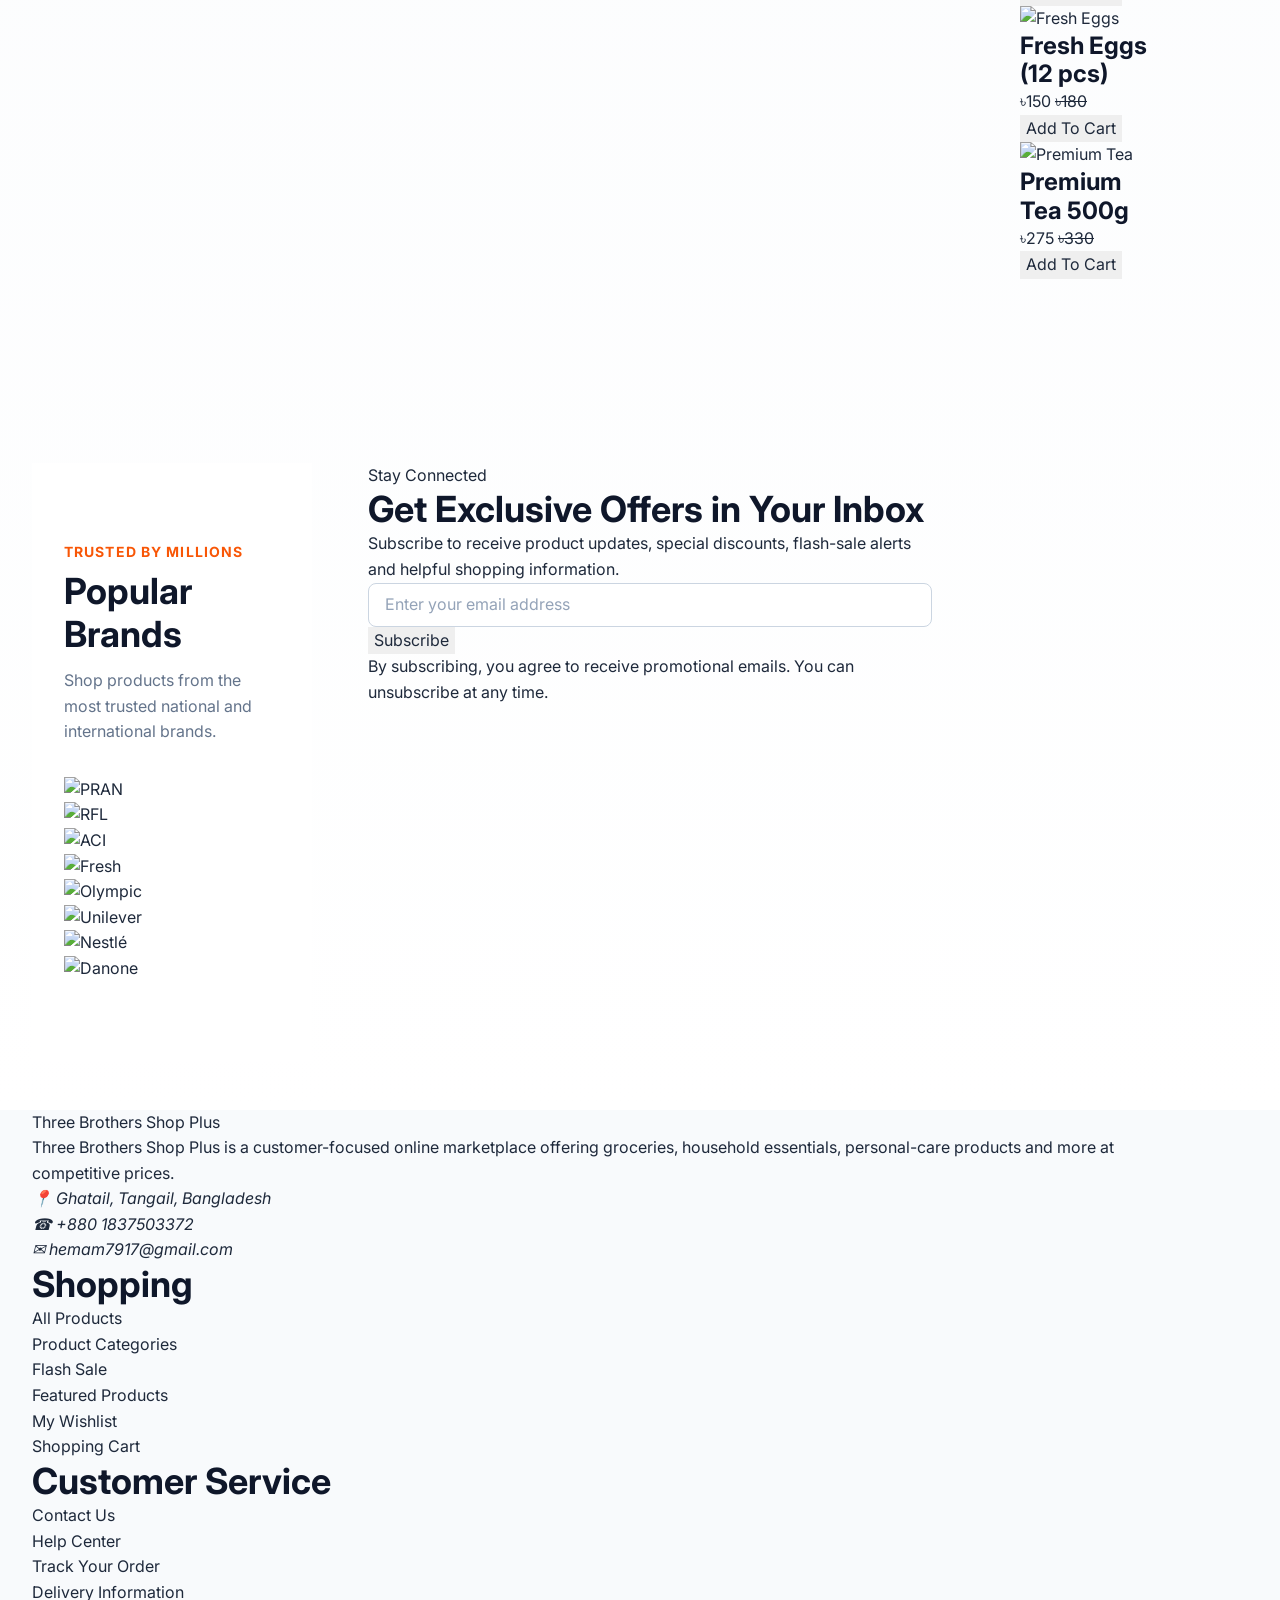
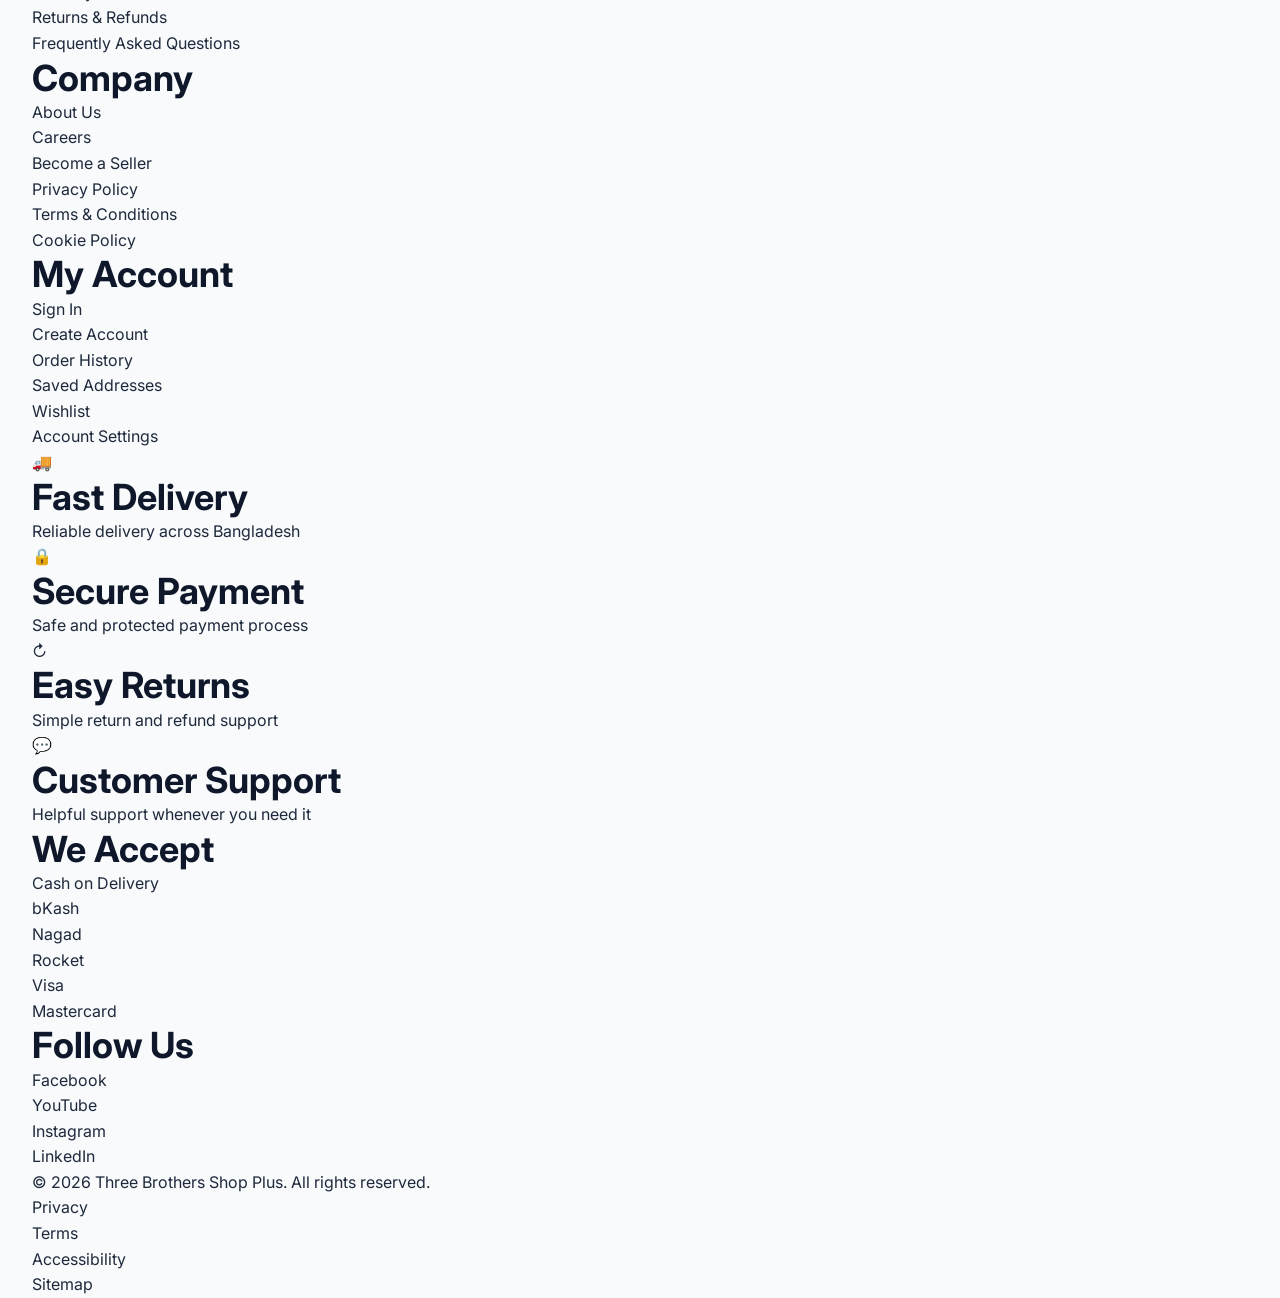
==== commit 3793aeee: "module 1 lesson 8d" ====
--- a/index.html
+++ b/index.html
@@ -1359,821 +1359,378 @@
      FEATURED PRODUCTS
 ========================================== -->
 
+<!-- ==========================================================
+     FEATURED PRODUCTS
+========================================================== -->
+
 <section
-    class="section products-section"
-    aria-labelledby="featured-products-title"
->
+    class="products-section"
+    aria-labelledby="featured-products-title">
+
     <div class="container">
 
-        <header class="section-header">
-
-            <div class="section-header__content">
-
-                <p class="section-header__eyebrow">
-                    Recommended for you
+        <!-- ==========================
+             SECTION HEADER
+        =========================== -->
+
+        <header class="products-section__header">
+
+            <div>
+
+                <h2
+                    id="featured-products-title"
+                    class="products-section__title">
+
+                    Featured Products
+
+                </h2>
+
+                <p class="products-section__subtitle">
+
+                    Discover our most popular daily essentials at the
+                    best prices.
+
                 </p>
 
-                <h2
-                    class="section-header__title"
-                    id="featured-products-title"
-                >
-                    Featured Products
-                </h2>
-
-                <p class="section-header__description">
-                    Discover quality products selected for value,
-                    freshness and everyday convenience.
-                </p>
-
             </div>
 
             <a
-                class="section-header__link"
-                href="pages/products.html"
-                aria-label="View all featured products"
-            >
+                href="products.html"
+                class="products-section__link">
+
                 View All Products
-                <span aria-hidden="true">&rarr;</span>
+
             </a>
 
         </header>
 
-        <div
-            class="product-grid"
-            data-product-grid
-        >
-
-            <!-- Product 1 -->
+        <!-- ==========================
+             PRODUCT GRID
+        =========================== -->
+
+        <div class="products-grid">
+
+            <!-- =====================================
+                 PRODUCT 1
+            ====================================== -->
 
             <article
-                class="product-card"
-                data-product-id="product-001"
-            >
-                <div class="product-card__media">
-
-                    <a
-                        class="product-card__image-link"
-                        href="pages/product.html?id=product-001"
-                        aria-label="View Miniket Premium Rice"
-                    >
-                        <img
-                            class="product-card__image"
-                            src="assets/images/products/miniket-rice.jpg"
-                            alt="Miniket premium rice 5 kilogram pack"
-                            width="420"
-                            height="420"
-                            loading="lazy"
-                        >
-                    </a>
-
-                    <span class="product-card__badge">
-                        14% Off
-                    </span>
-
-                    <button
-                        class="product-card__wishlist-button"
-                        type="button"
-                        aria-label="Add Miniket Premium Rice to wishlist"
-                        aria-pressed="false"
-                        data-wishlist-button
-                    >
-                        <span aria-hidden="true">&#9825;</span>
-                    </button>
-
-                </div>
+                class="product-card">
+
+                <span class="product-card__badge">
+
+                    -20%
+
+                </span>
+
+                <button
+                    class="product-card__wishlist"
+                    type="button"
+                    aria-label="Add Premium Miniket Rice to wishlist">
+
+                    ❤
+
+                </button>
+
+                <a
+                    href="product-details.html?id=1"
+                    class="product-card__image">
+
+                    <img
+                        src="assets/images/products/rice.jpg"
+                        alt="Premium Miniket Rice"
+                        loading="lazy"
+                        decoding="async"
+                        width="500"
+                        height="500">
+
+                </a>
 
                 <div class="product-card__content">
 
-                    <p class="product-card__category">
-                        Rice &amp; Grains
-                    </p>
-
                     <h3 class="product-card__title">
 
-                        <a href="pages/product.html?id=product-001">
-                            Miniket Premium Rice — 5 kg
+                        <a href="product-details.html?id=1">
+
+                            Premium Miniket Rice 25kg
+
                         </a>
 
                     </h3>
 
                     <div
                         class="product-card__rating"
-                        aria-label="Rated 4.8 out of 5"
-                    >
-                        <span aria-hidden="true">★★★★★</span>
-
-                        <span class="product-card__review-count">
-                            (128)
-                        </span>
+                        aria-label="Rated 4.8 out of 5">
+
+                        ★★★★★
+
+                        <span>(4.8)</span>
+
                     </div>
 
-                    <div class="product-card__pricing">
-
-                        <span class="product-card__current-price">
-                            ৳620
-                        </span>
-
-                        <del class="product-card__old-price">
-                            ৳720
-                        </del>
+                    <div class="product-card__price">
+
+                        <span class="product-card__price-current">
+
+                            ৳1,850
+
+                        </span>
+
+                        <span class="product-card__price-old">
+
+                            ৳2,300
+
+                        </span>
 
                     </div>
 
-                    <p class="product-card__stock product-card__stock--available">
-                        In Stock
-                    </p>
-
                     <button
-                        class="product-card__cart-button"
-                        type="button"
-                        data-add-to-cart
-                        data-product-id="product-001"
-                        data-product-name="Miniket Premium Rice — 5 kg"
-                        data-product-price="620"
-                        data-product-image="assets/images/products/miniket-rice.jpg"
-                    >
+                        class="product-card__button"
+                        type="button">
+
                         Add to Cart
+
                     </button>
 
                 </div>
 
             </article>
 
-            <!-- Product 2 -->
-
-            <article
-                class="product-card"
-                data-product-id="product-002"
-            >
-                <div class="product-card__media">
-
-                    <a
-                        class="product-card__image-link"
-                        href="pages/product.html?id=product-002"
-                        aria-label="View soybean cooking oil"
-                    >
-                        <img
-                            class="product-card__image"
-                            src="assets/images/products/soybean-oil.jpg"
-                            alt="Soybean cooking oil 5 litre bottle"
-                            width="420"
-                            height="420"
-                            loading="lazy"
-                        >
-                    </a>
-
-                    <span class="product-card__badge">
-                        8% Off
-                    </span>
+            <!-- PRODUCT 2 -->
+
+            <article class="product-card">
+
+                <span class="product-card__badge">
+
+                    -15%
+
+                </span>
+
+                <button
+                    class="product-card__wishlist"
+                    type="button"
+                    aria-label="Add Soybean Oil to wishlist">
+
+                    ❤
+
+                </button>
+
+                <a
+                    href="product-details.html?id=2"
+                    class="product-card__image">
+
+                    <img
+                        src="assets/images/products/oil.jpg"
+                        alt="Soybean Oil"
+                        loading="lazy"
+                        decoding="async"
+                        width="500"
+                        height="500">
+
+                </a>
+
+                <div class="product-card__content">
+
+                    <h3 class="product-card__title">
+
+                        <a href="product-details.html?id=2">
+
+                            Fresh Soybean Oil 5L
+
+                        </a>
+
+                    </h3>
+
+                    <div class="product-card__rating">
+
+                        ★★★★☆
+
+                        <span>(4.5)</span>
+
+                    </div>
+
+                    <div class="product-card__price">
+
+                        <span class="product-card__price-current">
+
+                            ৳890
+
+                        </span>
+
+                        <span class="product-card__price-old">
+
+                            ৳1,050
+
+                        </span>
+
+                    </div>
 
                     <button
-                        class="product-card__wishlist-button"
-                        type="button"
-                        aria-label="Add Soybean Cooking Oil to wishlist"
-                        aria-pressed="false"
-                        data-wishlist-button
-                    >
-                        <span aria-hidden="true">&#9825;</span>
+                        class="product-card__button"
+                        type="button">
+
+                        Add to Cart
+
                     </button>
 
                 </div>
 
+            </article>
+
+            <!-- PRODUCT 3 -->
+
+            <article class="product-card">
+
+                <span class="product-card__badge">
+
+                    New
+
+                </span>
+
+                <button
+                    class="product-card__wishlist"
+                    type="button"
+                    aria-label="Add Fresh Apple to wishlist">
+
+                    ❤
+
+                </button>
+
+                <a
+                    href="product-details.html?id=3"
+                    class="product-card__image">
+
+                    <img
+                        src="assets/images/products/apple.jpg"
+                        alt="Fresh Apple"
+                        loading="lazy"
+                        decoding="async"
+                        width="500"
+                        height="500">
+
+                </a>
+
                 <div class="product-card__content">
 
-                    <p class="product-card__category">
-                        Cooking Oil
-                    </p>
-
                     <h3 class="product-card__title">
 
-                        <a href="pages/product.html?id=product-002">
-                            Soybean Cooking Oil — 5 L
+                        <a href="product-details.html?id=3">
+
+                            Premium Fresh Apple 1kg
+
                         </a>
 
                     </h3>
 
-                    <div
-                        class="product-card__rating"
-                        aria-label="Rated 4.7 out of 5"
-                    >
-                        <span aria-hidden="true">★★★★★</span>
-
-                        <span class="product-card__review-count">
-                            (94)
-                        </span>
+                    <div class="product-card__rating">
+
+                        ★★★★★
+
+                        <span>(5.0)</span>
+
                     </div>
 
-                    <div class="product-card__pricing">
-
-                        <span class="product-card__current-price">
-                            ৳865
-                        </span>
-
-                        <del class="product-card__old-price">
-                            ৳940
-                        </del>
+                    <div class="product-card__price">
+
+                        <span class="product-card__price-current">
+
+                            ৳340
+
+                        </span>
 
                     </div>
 
-                    <p class="product-card__stock product-card__stock--available">
-                        In Stock
-                    </p>
-
                     <button
-                        class="product-card__cart-button"
-                        type="button"
-                        data-add-to-cart
-                        data-product-id="product-002"
-                        data-product-name="Soybean Cooking Oil — 5 L"
-                        data-product-price="865"
-                        data-product-image="assets/images/products/soybean-oil.jpg"
-                    >
+                        class="product-card__button"
+                        type="button">
+
                         Add to Cart
+
                     </button>
 
                 </div>
 
             </article>
 
-            <!-- Product 3 -->
-
-            <article
-                class="product-card"
-                data-product-id="product-003"
-            >
-                <div class="product-card__media">
-
-                    <a
-                        class="product-card__image-link"
-                        href="pages/product.html?id=product-003"
-                        aria-label="View fresh potatoes"
-                    >
-                        <img
-                            class="product-card__image"
-                            src="assets/images/products/potato.jpg"
-                            alt="Fresh potatoes one kilogram"
-                            width="420"
-                            height="420"
-                            loading="lazy"
-                        >
-                    </a>
-
-                    <span class="product-card__badge">
-                        Fresh
-                    </span>
+            <!-- PRODUCT 4 -->
+
+            <article class="product-card">
+
+                <span class="product-card__badge">
+
+                    Best Seller
+
+                </span>
+
+                <button
+                    class="product-card__wishlist"
+                    type="button"
+                    aria-label="Add Fresh Chicken to wishlist">
+
+                    ❤
+
+                </button>
+
+                <a
+                    href="product-details.html?id=4"
+                    class="product-card__image">
+
+                    <img
+                        src="assets/images/products/chicken.jpg"
+                        alt="Fresh Chicken"
+                        loading="lazy"
+                        decoding="async"
+                        width="500"
+                        height="500">
+
+                </a>
+
+                <div class="product-card__content">
+
+                    <h3 class="product-card__title">
+
+                        <a href="product-details.html?id=4">
+
+                            Fresh Broiler Chicken 1kg
+
+                        </a>
+
+                    </h3>
+
+                    <div class="product-card__rating">
+
+                        ★★★★☆
+
+                        <span>(4.6)</span>
+
+                    </div>
+
+                    <div class="product-card__price">
+
+                        <span class="product-card__price-current">
+
+                            ৳295
+
+                        </span>
+
+                    </div>
 
                     <button
-                        class="product-card__wishlist-button"
-                        type="button"
-                        aria-label="Add Fresh Potato to wishlist"
-                        aria-pressed="false"
-                        data-wishlist-button
-                    >
-                        <span aria-hidden="true">&#9825;</span>
+                        class="product-card__button"
+                        type="button">
+
+                        Add to Cart
+
                     </button>
 
                 </div>
 
-                <div class="product-card__content">
-
-                    <p class="product-card__category">
-                        Fresh Vegetables
-                    </p>
-
-                    <h3 class="product-card__title">
-
-                        <a href="pages/product.html?id=product-003">
-                            Fresh Potato — 1 kg
-                        </a>
-
-                    </h3>
-
-                    <div
-                        class="product-card__rating"
-                        aria-label="Rated 4.6 out of 5"
-                    >
-                        <span aria-hidden="true">★★★★★</span>
-
-                        <span class="product-card__review-count">
-                            (76)
-                        </span>
-                    </div>
-
-                    <div class="product-card__pricing">
-
-                        <span class="product-card__current-price">
-                            ৳65
-                        </span>
-
-                        <del class="product-card__old-price">
-                            ৳72
-                        </del>
-
-                    </div>
-
-                    <p class="product-card__stock product-card__stock--available">
-                        In Stock
-                    </p>
-
-                    <button
-                        class="product-card__cart-button"
-                        type="button"
-                        data-add-to-cart
-                        data-product-id="product-003"
-                        data-product-name="Fresh Potato — 1 kg"
-                        data-product-price="65"
-                        data-product-image="assets/images/products/potato.jpg"
-                    >
-                        Add to Cart
-                    </button>
-
-                </div>
-
             </article>
 
-            <!-- Product 4 -->
-
-            <article
-                class="product-card"
-                data-product-id="product-004"
-            >
-                <div class="product-card__media">
-
-                    <a
-                        class="product-card__image-link"
-                        href="pages/product.html?id=product-004"
-                        aria-label="View fresh apples"
-                    >
-                        <img
-                            class="product-card__image"
-                            src="assets/images/products/apple.jpg"
-                            alt="Fresh red apples one kilogram"
-                            width="420"
-                            height="420"
-                            loading="lazy"
-                        >
-                    </a>
-
-                    <span class="product-card__badge">
-                        10% Off
-                    </span>
-
-                    <button
-                        class="product-card__wishlist-button"
-                        type="button"
-                        aria-label="Add Fresh Red Apple to wishlist"
-                        aria-pressed="false"
-                        data-wishlist-button
-                    >
-                        <span aria-hidden="true">&#9825;</span>
-                    </button>
-
-                </div>
-
-                <div class="product-card__content">
-
-                    <p class="product-card__category">
-                        Fresh Fruits
-                    </p>
-
-                    <h3 class="product-card__title">
-
-                        <a href="pages/product.html?id=product-004">
-                            Fresh Red Apple — 1 kg
-                        </a>
-
-                    </h3>
-
-                    <div
-                        class="product-card__rating"
-                        aria-label="Rated 4.9 out of 5"
-                    >
-                        <span aria-hidden="true">★★★★★</span>
-
-                        <span class="product-card__review-count">
-                            (143)
-                        </span>
-                    </div>
-
-                    <div class="product-card__pricing">
-
-                        <span class="product-card__current-price">
-                            ৳315
-                        </span>
-
-                        <del class="product-card__old-price">
-                            ৳350
-                        </del>
-
-                    </div>
-
-                    <p class="product-card__stock product-card__stock--available">
-                        In Stock
-                    </p>
-
-                    <button
-                        class="product-card__cart-button"
-                        type="button"
-                        data-add-to-cart
-                        data-product-id="product-004"
-                        data-product-name="Fresh Red Apple — 1 kg"
-                        data-product-price="315"
-                        data-product-image="assets/images/products/apple.jpg"
-                    >
-                        Add to Cart
-                    </button>
-
-                </div>
-
-            </article>
-
-            <!-- Product 5 -->
-
-            <article
-                class="product-card"
-                data-product-id="product-005"
-            >
-                <div class="product-card__media">
-
-                    <a
-                        class="product-card__image-link"
-                        href="pages/product.html?id=product-005"
-                        aria-label="View full cream milk powder"
-                    >
-                        <img
-                            class="product-card__image"
-                            src="assets/images/products/milk-powder.jpg"
-                            alt="Full cream milk powder 500 gram pack"
-                            width="420"
-                            height="420"
-                            loading="lazy"
-                        >
-                    </a>
-
-                    <span class="product-card__badge">
-                        Popular
-                    </span>
-
-                    <button
-                        class="product-card__wishlist-button"
-                        type="button"
-                        aria-label="Add Full Cream Milk Powder to wishlist"
-                        aria-pressed="false"
-                        data-wishlist-button
-                    >
-                        <span aria-hidden="true">&#9825;</span>
-                    </button>
-
-                </div>
-
-                <div class="product-card__content">
-
-                    <p class="product-card__category">
-                        Dairy Products
-                    </p>
-
-                    <h3 class="product-card__title">
-
-                        <a href="pages/product.html?id=product-005">
-                            Full Cream Milk Powder — 500 g
-                        </a>
-
-                    </h3>
-
-                    <div
-                        class="product-card__rating"
-                        aria-label="Rated 4.7 out of 5"
-                    >
-                        <span aria-hidden="true">★★★★★</span>
-
-                        <span class="product-card__review-count">
-                            (87)
-                        </span>
-                    </div>
-
-                    <div class="product-card__pricing">
-
-                        <span class="product-card__current-price">
-                            ৳430
-                        </span>
-
-                        <del class="product-card__old-price">
-                            ৳455
-                        </del>
-
-                    </div>
-
-                    <p class="product-card__stock product-card__stock--available">
-                        In Stock
-                    </p>
-
-                    <button
-                        class="product-card__cart-button"
-                        type="button"
-                        data-add-to-cart
-                        data-product-id="product-005"
-                        data-product-name="Full Cream Milk Powder — 500 g"
-                        data-product-price="430"
-                        data-product-image="assets/images/products/milk-powder.jpg"
-                    >
-                        Add to Cart
-                    </button>
-
-                </div>
-
-            </article>
-
-            <!-- Product 6 -->
-
-            <article
-                class="product-card"
-                data-product-id="product-006"
-            >
-                <div class="product-card__media">
-
-                    <a
-                        class="product-card__image-link"
-                        href="pages/product.html?id=product-006"
-                        aria-label="View orange juice"
-                    >
-                        <img
-                            class="product-card__image"
-                            src="assets/images/products/orange-juice.jpg"
-                            alt="Orange fruit juice one litre package"
-                            width="420"
-                            height="420"
-                            loading="lazy"
-                        >
-                    </a>
-
-                    <span class="product-card__badge">
-                        12% Off
-                    </span>
-
-                    <button
-                        class="product-card__wishlist-button"
-                        type="button"
-                        aria-label="Add Orange Fruit Juice to wishlist"
-                        aria-pressed="false"
-                        data-wishlist-button
-                    >
-                        <span aria-hidden="true">&#9825;</span>
-                    </button>
-
-                </div>
-
-                <div class="product-card__content">
-
-                    <p class="product-card__category">
-                        Beverages
-                    </p>
-
-                    <h3 class="product-card__title">
-
-                        <a href="pages/product.html?id=product-006">
-                            Orange Fruit Juice — 1 L
-                        </a>
-
-                    </h3>
-
-                    <div
-                        class="product-card__rating"
-                        aria-label="Rated 4.5 out of 5"
-                    >
-                        <span aria-hidden="true">★★★★★</span>
-
-                        <span class="product-card__review-count">
-                            (62)
-                        </span>
-                    </div>
-
-                    <div class="product-card__pricing">
-
-                        <span class="product-card__current-price">
-                            ৳220
-                        </span>
-
-                        <del class="product-card__old-price">
-                            ৳250
-                        </del>
-
-                    </div>
-
-                    <p class="product-card__stock product-card__stock--available">
-                        In Stock
-                    </p>
-
-                    <button
-                        class="product-card__cart-button"
-                        type="button"
-                        data-add-to-cart
-                        data-product-id="product-006"
-                        data-product-name="Orange Fruit Juice — 1 L"
-                        data-product-price="220"
-                        data-product-image="assets/images/products/orange-juice.jpg"
-                    >
-                        Add to Cart
-                    </button>
-
-                </div>
-
-            </article>
-
-            <!-- Product 7 -->
-
-            <article
-                class="product-card"
-                data-product-id="product-007"
-            >
-                <div class="product-card__media">
-
-                    <a
-                        class="product-card__image-link"
-                        href="pages/product.html?id=product-007"
-                        aria-label="View spicy potato chips"
-                    >
-                        <img
-                            class="product-card__image"
-                            src="assets/images/products/potato-chips.jpg"
-                            alt="Spicy potato chips packet"
-                            width="420"
-                            height="420"
-                            loading="lazy"
-                        >
-                    </a>
-
-                    <span class="product-card__badge">
-                        New
-                    </span>
-
-                    <button
-                        class="product-card__wishlist-button"
-                        type="button"
-                        aria-label="Add Spicy Potato Chips to wishlist"
-                        aria-pressed="false"
-                        data-wishlist-button
-                    >
-                        <span aria-hidden="true">&#9825;</span>
-                    </button>
-
-                </div>
-
-                <div class="product-card__content">
-
-                    <p class="product-card__category">
-                        Snacks
-                    </p>
-
-                    <h3 class="product-card__title">
-
-                        <a href="pages/product.html?id=product-007">
-                            Spicy Potato Chips — 75 g
-                        </a>
-
-                    </h3>
-
-                    <div
-                        class="product-card__rating"
-                        aria-label="Rated 4.4 out of 5"
-                    >
-                        <span aria-hidden="true">★★★★★</span>
-
-                        <span class="product-card__review-count">
-                            (51)
-                        </span>
-                    </div>
-
-                    <div class="product-card__pricing">
-
-                        <span class="product-card__current-price">
-                            ৳45
-                        </span>
-
-                        <del class="product-card__old-price">
-                            ৳50
-                        </del>
-
-                    </div>
-
-                    <p class="product-card__stock product-card__stock--available">
-                        In Stock
-                    </p>
-
-                    <button
-                        class="product-card__cart-button"
-                        type="button"
-                        data-add-to-cart
-                        data-product-id="product-007"
-                        data-product-name="Spicy Potato Chips — 75 g"
-                        data-product-price="45"
-                        data-product-image="assets/images/products/potato-chips.jpg"
-                    >
-                        Add to Cart
-                    </button>
-
-                </div>
-
-            </article>
-
-            <!-- Product 8 -->
-
-            <article
-                class="product-card"
-                data-product-id="product-008"
-            >
-                <div class="product-card__media">
-
-                    <a
-                        class="product-card__image-link"
-                        href="pages/product.html?id=product-008"
-                        aria-label="View herbal shampoo"
-                    >
-                        <img
-                            class="product-card__image"
-                            src="assets/images/products/herbal-shampoo.jpg"
-                            alt="Herbal shampoo 400 millilitre bottle"
-                            width="420"
-                            height="420"
-                            loading="lazy"
-                        >
-                    </a>
-
-                    <span class="product-card__badge">
-                        15% Off
-                    </span>
-
-                    <button
-                        class="product-card__wishlist-button"
-                        type="button"
-                        aria-label="Add Herbal Shampoo to wishlist"
-                        aria-pressed="false"
-                        data-wishlist-button
-                    >
-                        <span aria-hidden="true">&#9825;</span>
-                    </button>
-
-                </div>
-
-                <div class="product-card__content">
-
-                    <p class="product-card__category">
-                        Personal Care
-                    </p>
-
-                    <h3 class="product-card__title">
-
-                        <a href="pages/product.html?id=product-008">
-                            Herbal Shampoo — 400 ml
-                        </a>
-
-                    </h3>
-
-                    <div
-                        class="product-card__rating"
-                        aria-label="Rated 4.6 out of 5"
-                    >
-                        <span aria-hidden="true">★★★★★</span>
-
-                        <span class="product-card__review-count">
-                            (69)
-                        </span>
-                    </div>
-
-                    <div class="product-card__pricing">
-
-                        <span class="product-card__current-price">
-                            ৳340
-                        </span>
-
-                        <del class="product-card__old-price">
-                            ৳400
-                        </del>
-
-                    </div>
-
-                    <p class="product-card__stock product-card__stock--available">
-                        In Stock
-                    </p>
-
-                    <button
-                        class="product-card__cart-button"
-                        type="button"
-                        data-add-to-cart
-                        data-product-id="product-008"
-                        data-product-name="Herbal Shampoo — 400 ml"
-                        data-product-price="340"
-                        data-product-image="assets/images/products/herbal-shampoo.jpg"
-                    >
-                        Add to Cart
-                    </button>
-
-                </div>
-
-            </article>
-
         </div>
 
     </div>
+
 </section>
 
 <!-- ==========================================
--- a/assets/css/style.css
+++ b/assets/css/style.css
@@ -7783,3 +7783,1464 @@
    PART 7D STARTS BELOW
 ========================================================= */
 
+/* =========================================================
+   MODULE 1 — LESSON 7
+   PART 7E
+   FINAL RESPONSIVE + DARK MODE + ACCESSIBILITY
+========================================================= */
+
+/* ==========================================
+   PRODUCT CARD LAYER
+========================================== */
+
+.product-card{
+
+    isolation:isolate;
+
+}
+
+.product-card > *{
+
+    position:relative;
+
+    z-index:2;
+
+}
+
+
+/* ==========================================
+   IMAGE RENDERING
+========================================== */
+
+.product-card__image img{
+
+    display:block;
+
+    image-rendering:auto;
+
+    object-fit:contain;
+
+}
+
+
+/* ==========================================
+   PRODUCT TITLE LINK
+========================================== */
+
+.product-card__title a{
+
+    color:inherit;
+
+    text-decoration:none;
+
+    transition:color .30s ease;
+
+}
+
+.product-card__title a:hover{
+
+    color:#f85606;
+
+}
+
+
+/* ==========================================
+   BUTTON FOCUS
+========================================== */
+
+.product-card__button:focus-visible,
+.product-card__wishlist:focus-visible{
+
+    outline:3px solid rgba(248,86,6,.28);
+
+    outline-offset:3px;
+
+}
+
+
+/* ==========================================
+   BADGE TYPES
+========================================== */
+
+.product-card__badge{
+
+    letter-spacing:.4px;
+
+    text-transform:uppercase;
+
+}
+
+.product-card__badge--new{
+
+    background:#16a34a;
+
+}
+
+.product-card__badge--sale{
+
+    background:#f85606;
+
+}
+
+.product-card__badge--hot{
+
+    background:#dc2626;
+
+}
+
+.product-card__badge--bestseller{
+
+    background:#2563eb;
+
+}
+
+
+/* ==========================================
+   RATING
+========================================== */
+
+.product-card__rating{
+
+    user-select:none;
+
+}
+
+
+/* ==========================================
+   HIGH CONTRAST
+========================================== */
+
+@media (prefers-contrast:more){
+
+.product-card{
+
+border:2px solid rgba(0,0,0,.28);
+
+}
+
+.product-card__title{
+
+font-weight:800;
+
+}
+
+.product-card__price-current{
+
+font-weight:900;
+
+}
+
+}
+
+
+/* ==========================================
+   DARK MODE
+========================================== */
+
+@media (prefers-color-scheme:dark){
+
+.products-section__title{
+
+color:#f4f4f4;
+
+}
+
+.products-section__subtitle{
+
+color:#bdbdbd;
+
+}
+
+.product-card{
+
+background:#1f1f1f;
+
+border-color:#383838;
+
+box-shadow:
+
+0 12px 28px rgba(0,0,0,.35);
+
+}
+
+.product-card__image{
+
+background:#2a2a2a;
+
+}
+
+.product-card__title{
+
+color:#f4f4f4;
+
+}
+
+.product-card__price-old{
+
+color:#989898;
+
+}
+
+.product-card__wishlist{
+
+background:#303030;
+
+color:#ffffff;
+
+}
+
+}
+
+
+/* ==========================================
+   LARGE SCREEN
+========================================== */
+
+@media (min-width:1400px){
+
+.products-grid{
+
+gap:28px;
+
+}
+
+.product-card__content{
+
+padding:24px;
+
+}
+
+}
+
+
+/* ==========================================
+   TABLET
+========================================== */
+
+@media (max-width:992px){
+
+.products-grid{
+
+gap:20px;
+
+}
+
+}
+
+
+/* ==========================================
+   MOBILE
+========================================== */
+
+@media (max-width:768px){
+
+.products-section{
+
+margin:56px 0;
+
+}
+
+.product-card{
+
+border-radius:18px;
+
+}
+
+}
+
+
+/* ==========================================
+   SMALL MOBILE
+========================================== */
+
+@media (max-width:480px){
+
+.products-grid{
+
+gap:16px;
+
+}
+
+.product-card__content{
+
+padding:16px;
+
+}
+
+.product-card__wishlist{
+
+width:38px;
+
+height:38px;
+
+top:10px;
+
+right:10px;
+
+}
+
+.product-card__badge{
+
+top:10px;
+
+left:10px;
+
+font-size:.70rem;
+
+padding:5px 8px;
+
+}
+
+}
+
+
+/* ==========================================
+   REDUCED MOTION
+========================================== */
+
+@media (prefers-reduced-motion:reduce){
+
+.product-card,
+.product-card *,
+.product-card::before,
+.product-card::after{
+
+animation:none !important;
+
+transition:none !important;
+
+transform:none !important;
+
+scroll-behavior:auto !important;
+
+}
+
+}
+
+/* =========================================================
+   MODULE 1 — LESSON 7 COMPLETED
+========================================================= */
+
+/* =========================================================
+   MODULE 1 — LESSON 8
+   PART 8A
+   FLASH SALE LAYOUT
+========================================================= */
+
+/* ==========================================
+   FLASH SALE SECTION
+========================================== */
+
+.flash-sale{
+
+    margin:80px 0;
+
+}
+
+/* ==========================================
+   HEADER
+========================================== */
+
+.flash-sale__header{
+
+    display:flex;
+
+    align-items:center;
+
+    justify-content:space-between;
+
+    gap:24px;
+
+    margin-bottom:32px;
+
+    flex-wrap:wrap;
+
+}
+
+/* ==========================================
+   TITLE
+========================================== */
+
+.flash-sale__title{
+
+    display:flex;
+
+    align-items:center;
+
+    gap:12px;
+
+    margin:0;
+
+    font-size:2rem;
+
+    font-weight:800;
+
+    color:#222;
+
+}
+
+.flash-sale__icon{
+
+    color:#f85606;
+
+    font-size:2rem;
+
+}
+
+/* ==========================================
+   COUNTDOWN
+========================================== */
+
+.flash-sale__countdown{
+
+    display:flex;
+
+    align-items:center;
+
+    gap:12px;
+
+}
+
+.flash-sale__time{
+
+    min-width:72px;
+
+    padding:12px;
+
+    border-radius:14px;
+
+    background:#f85606;
+
+    color:#fff;
+
+    text-align:center;
+
+    box-shadow:
+
+        0 8px 20px rgba(248,86,6,.20);
+
+}
+
+.flash-sale__number{
+
+    display:block;
+
+    font-size:1.4rem;
+
+    font-weight:800;
+
+    line-height:1;
+
+}
+
+.flash-sale__label{
+
+    display:block;
+
+    margin-top:6px;
+
+    font-size:.75rem;
+
+    text-transform:uppercase;
+
+    letter-spacing:.5px;
+
+}
+
+/* ==========================================
+   PRODUCT GRID
+========================================== */
+
+.flash-sale__grid{
+
+    display:grid;
+
+    grid-template-columns:repeat(4,minmax(0,1fr));
+
+    gap:24px;
+
+}
+
+/* ==========================================
+   RESPONSIVE
+========================================== */
+
+@media (max-width:1200px){
+
+.flash-sale__grid{
+
+grid-template-columns:repeat(3,1fr);
+
+}
+
+}
+
+@media (max-width:992px){
+
+.flash-sale__header{
+
+flex-direction:column;
+
+align-items:flex-start;
+
+}
+
+.flash-sale__grid{
+
+grid-template-columns:repeat(2,1fr);
+
+gap:20px;
+
+}
+
+}
+
+@media (max-width:576px){
+
+.flash-sale{
+
+margin:56px 0;
+
+}
+
+.flash-sale__title{
+
+font-size:1.6rem;
+
+}
+
+.flash-sale__countdown{
+
+width:100%;
+
+justify-content:space-between;
+
+}
+
+.flash-sale__time{
+
+flex:1;
+
+min-width:auto;
+
+padding:10px;
+
+}
+
+.flash-sale__grid{
+
+grid-template-columns:1fr;
+
+gap:18px;
+
+}
+
+}
+
+/* =========================================================
+   MODULE 1 — LESSON 8
+   PART 8B STARTS BELOW
+========================================================= */
+
+/* =========================================================
+   MODULE 1 — LESSON 8
+   PART 8B
+   PROFESSIONAL FLASH SALE PRODUCT CARD
+========================================================= */
+
+/* ==========================================
+   SALE CARD
+========================================== */
+
+.flash-sale-card{
+
+    position:relative;
+
+    display:flex;
+
+    flex-direction:column;
+
+    min-width:0;
+
+    overflow:hidden;
+
+    background:#ffffff;
+
+    border:1px solid rgba(0,0,0,.08);
+
+    border-radius:20px;
+
+    box-shadow:
+        0 10px 28px rgba(0,0,0,.07);
+
+    transition:
+        transform .30s ease,
+        box-shadow .30s ease,
+        border-color .30s ease;
+
+}
+
+
+/* ==========================================
+   TOP ACCENT
+========================================== */
+
+.flash-sale-card::before{
+
+    content:"";
+
+    position:absolute;
+
+    top:0;
+
+    left:0;
+
+    width:100%;
+
+    height:4px;
+
+    z-index:4;
+
+    background:
+        linear-gradient(
+            90deg,
+            #dc2626,
+            #f85606,
+            #ff9b58
+        );
+
+}
+
+
+/* ==========================================
+   IMAGE AREA
+========================================== */
+
+.flash-sale-card__media{
+
+    position:relative;
+
+    display:block;
+
+    aspect-ratio:1 / 1;
+
+    overflow:hidden;
+
+    background:#fafafa;
+
+    text-decoration:none;
+
+}
+
+.flash-sale-card__image{
+
+    display:block;
+
+    width:100%;
+
+    height:100%;
+
+    padding:22px;
+
+    object-fit:contain;
+
+    transition:
+        transform .42s ease,
+        filter .32s ease;
+
+}
+
+
+/* ==========================================
+   DISCOUNT BADGE
+========================================== */
+
+.flash-sale-card__discount{
+
+    position:absolute;
+
+    top:14px;
+
+    left:14px;
+
+    z-index:5;
+
+    display:inline-flex;
+
+    align-items:center;
+
+    justify-content:center;
+
+    min-height:30px;
+
+    padding:6px 11px;
+
+    border-radius:999px;
+
+    background:#dc2626;
+
+    color:#ffffff;
+
+    font-size:.76rem;
+
+    font-weight:800;
+
+    line-height:1;
+
+    letter-spacing:.3px;
+
+    box-shadow:
+        0 8px 18px rgba(220,38,38,.25);
+
+}
+
+
+/* ==========================================
+   FLASH LABEL
+========================================== */
+
+.flash-sale-card__label{
+
+    position:absolute;
+
+    left:14px;
+
+    bottom:14px;
+
+    z-index:5;
+
+    display:inline-flex;
+
+    align-items:center;
+
+    gap:6px;
+
+    padding:7px 11px;
+
+    border-radius:999px;
+
+    background:rgba(17,24,39,.88);
+
+    color:#ffffff;
+
+    font-size:.75rem;
+
+    font-weight:700;
+
+    backdrop-filter:blur(8px);
+
+    -webkit-backdrop-filter:blur(8px);
+
+}
+
+
+/* ==========================================
+   WISHLIST BUTTON
+========================================== */
+
+.flash-sale-card__wishlist{
+
+    position:absolute;
+
+    top:14px;
+
+    right:14px;
+
+    z-index:6;
+
+    display:inline-flex;
+
+    align-items:center;
+
+    justify-content:center;
+
+    width:42px;
+
+    height:42px;
+
+    padding:0;
+
+    border:1px solid rgba(0,0,0,.06);
+
+    border-radius:50%;
+
+    background:#ffffff;
+
+    color:#444444;
+
+    font-size:1.1rem;
+
+    cursor:pointer;
+
+    box-shadow:
+        0 8px 18px rgba(0,0,0,.10);
+
+    transition:
+        transform .25s ease,
+        background .25s ease,
+        color .25s ease,
+        box-shadow .25s ease;
+
+}
+
+
+/* ==========================================
+   CARD CONTENT
+========================================== */
+
+.flash-sale-card__content{
+
+    display:flex;
+
+    flex:1;
+
+    flex-direction:column;
+
+    padding:20px;
+
+}
+
+
+/* ==========================================
+   CATEGORY
+========================================== */
+
+.flash-sale-card__category{
+
+    margin:0 0 8px;
+
+    color:#888888;
+
+    font-size:.78rem;
+
+    font-weight:700;
+
+    line-height:1.4;
+
+    letter-spacing:.6px;
+
+    text-transform:uppercase;
+
+}
+
+
+/* ==========================================
+   PRODUCT TITLE
+========================================== */
+
+.flash-sale-card__title{
+
+    margin:0;
+
+    color:#222222;
+
+    font-size:1rem;
+
+    font-weight:750;
+
+    line-height:1.5;
+
+}
+
+.flash-sale-card__title a{
+
+    display:-webkit-box;
+
+    overflow:hidden;
+
+    color:inherit;
+
+    text-decoration:none;
+
+    -webkit-box-orient:vertical;
+
+    -webkit-line-clamp:2;
+
+}
+
+
+/* ==========================================
+   RATING
+========================================== */
+
+.flash-sale-card__rating{
+
+    display:flex;
+
+    align-items:center;
+
+    flex-wrap:wrap;
+
+    gap:7px;
+
+    margin-top:12px;
+
+}
+
+.flash-sale-card__stars{
+
+    color:#f59e0b;
+
+    font-size:.9rem;
+
+    letter-spacing:1px;
+
+    line-height:1;
+
+}
+
+.flash-sale-card__reviews{
+
+    color:#777777;
+
+    font-size:.84rem;
+
+}
+
+
+/* ==========================================
+   PRICE AREA
+========================================== */
+
+.flash-sale-card__price{
+
+    display:flex;
+
+    align-items:baseline;
+
+    flex-wrap:wrap;
+
+    gap:9px;
+
+    margin-top:16px;
+
+}
+
+.flash-sale-card__price-current{
+
+    color:#f85606;
+
+    font-size:1.28rem;
+
+    font-weight:850;
+
+    line-height:1.2;
+
+}
+
+.flash-sale-card__price-old{
+
+    color:#9a9a9a;
+
+    font-size:.9rem;
+
+    text-decoration:line-through;
+
+}
+
+.flash-sale-card__saving{
+
+    width:100%;
+
+    margin-top:3px;
+
+    color:#16a34a;
+
+    font-size:.8rem;
+
+    font-weight:700;
+
+}
+
+
+/* ==========================================
+   STOCK INFORMATION
+========================================== */
+
+.flash-sale-card__stock{
+
+    margin-top:18px;
+
+}
+
+.flash-sale-card__stock-info{
+
+    display:flex;
+
+    align-items:center;
+
+    justify-content:space-between;
+
+    gap:10px;
+
+    margin-bottom:8px;
+
+    color:#666666;
+
+    font-size:.8rem;
+
+    line-height:1.4;
+
+}
+
+.flash-sale-card__sold{
+
+    font-weight:700;
+
+}
+
+.flash-sale-card__available{
+
+    text-align:right;
+
+}
+
+
+/* ==========================================
+   STOCK PROGRESS TRACK
+========================================== */
+
+.flash-sale-card__progress{
+
+    position:relative;
+
+    width:100%;
+
+    height:9px;
+
+    overflow:hidden;
+
+    border-radius:999px;
+
+    background:#eeeeee;
+
+}
+
+
+/* ==========================================
+   STOCK PROGRESS VALUE
+========================================== */
+
+.flash-sale-card__progress-bar{
+
+    display:block;
+
+    width:var(--sale-progress, 50%);
+
+    height:100%;
+
+    border-radius:inherit;
+
+    background:
+        linear-gradient(
+            90deg,
+            #dc2626,
+            #f85606,
+            #ff9b58
+        );
+
+}
+
+
+/* ==========================================
+   URGENCY MESSAGE
+========================================== */
+
+.flash-sale-card__urgency{
+
+    display:flex;
+
+    align-items:center;
+
+    gap:7px;
+
+    margin:10px 0 0;
+
+    color:#dc2626;
+
+    font-size:.8rem;
+
+    font-weight:700;
+
+    line-height:1.4;
+
+}
+
+
+/* ==========================================
+   CARD ACTIONS
+========================================== */
+
+.flash-sale-card__actions{
+
+    display:grid;
+
+    grid-template-columns:1fr auto;
+
+    gap:10px;
+
+    margin-top:auto;
+
+    padding-top:20px;
+
+}
+
+
+/* ==========================================
+   ADD TO CART BUTTON
+========================================== */
+
+.flash-sale-card__cart{
+
+    display:inline-flex;
+
+    align-items:center;
+
+    justify-content:center;
+
+    gap:8px;
+
+    min-height:46px;
+
+    padding:12px 16px;
+
+    border:0;
+
+    border-radius:12px;
+
+    background:#f85606;
+
+    color:#ffffff;
+
+    font:inherit;
+
+    font-size:.92rem;
+
+    font-weight:750;
+
+    cursor:pointer;
+
+    transition:
+        background .25s ease,
+        transform .25s ease,
+        box-shadow .25s ease;
+
+}
+
+.flash-sale-card__cart:hover{
+
+    background:#dd4b00;
+
+}
+
+
+/* ==========================================
+   QUICK VIEW BUTTON
+========================================== */
+
+.flash-sale-card__quick-view{
+
+    display:inline-flex;
+
+    align-items:center;
+
+    justify-content:center;
+
+    width:46px;
+
+    height:46px;
+
+    padding:0;
+
+    border:1px solid rgba(248,86,6,.20);
+
+    border-radius:12px;
+
+    background:#fff5ef;
+
+    color:#f85606;
+
+    font-size:1.05rem;
+
+    cursor:pointer;
+
+    transition:
+        background .25s ease,
+        color .25s ease,
+        transform .25s ease;
+
+}
+
+.flash-sale-card__quick-view:hover{
+
+    background:#f85606;
+
+    color:#ffffff;
+
+}
+
+
+/* ==========================================
+   HOVER EFFECT
+========================================== */
+
+.flash-sale-card:hover{
+
+    transform:translateY(-8px);
+
+    border-color:rgba(248,86,6,.22);
+
+    box-shadow:
+        0 24px 48px rgba(0,0,0,.13),
+        0 10px 24px rgba(248,86,6,.12);
+
+}
+
+.flash-sale-card:hover
+.flash-sale-card__image{
+
+    transform:scale(1.07);
+
+    filter:brightness(1.03);
+
+}
+
+.flash-sale-card:hover
+.flash-sale-card__wishlist{
+
+    transform:scale(1.08);
+
+    box-shadow:
+        0 12px 24px rgba(248,86,6,.20);
+
+}
+
+
+/* ==========================================
+   ACTIVE WISHLIST STATE
+========================================== */
+
+.flash-sale-card__wishlist.is-active{
+
+    background:#dc2626;
+
+    color:#ffffff;
+
+    border-color:#dc2626;
+
+}
+
+
+/* ==========================================
+   DISABLED / SOLD OUT STATE
+========================================== */
+
+.flash-sale-card.is-sold-out{
+
+    opacity:.72;
+
+}
+
+.flash-sale-card.is-sold-out
+.flash-sale-card__image{
+
+    filter:grayscale(.75);
+
+}
+
+.flash-sale-card.is-sold-out
+.flash-sale-card__cart{
+
+    background:#9ca3af;
+
+    cursor:not-allowed;
+
+    box-shadow:none;
+
+}
+
+
+/* ==========================================
+   KEYBOARD FOCUS
+========================================== */
+
+.flash-sale-card__title a:focus-visible,
+.flash-sale-card__wishlist:focus-visible,
+.flash-sale-card__cart:focus-visible,
+.flash-sale-card__quick-view:focus-visible{
+
+    outline:3px solid rgba(248,86,6,.28);
+
+    outline-offset:3px;
+
+}
+
+
+/* ==========================================
+   TABLET
+========================================== */
+
+@media (max-width:768px){
+
+.flash-sale-card{
+
+border-radius:18px;
+
+}
+
+.flash-sale-card__content{
+
+padding:18px;
+
+}
+
+.flash-sale-card__image{
+
+padding:18px;
+
+}
+
+}
+
+
+/* ==========================================
+   SMALL MOBILE
+========================================== */
+
+@media (max-width:480px){
+
+.flash-sale-card__content{
+
+padding:16px;
+
+}
+
+.flash-sale-card__discount{
+
+top:10px;
+
+left:10px;
+
+padding:5px 9px;
+
+font-size:.7rem;
+
+}
+
+.flash-sale-card__wishlist{
+
+top:10px;
+
+right:10px;
+
+width:38px;
+
+height:38px;
+
+}
+
+.flash-sale-card__label{
+
+left:10px;
+
+bottom:10px;
+
+padding:6px 9px;
+
+font-size:.7rem;
+
+}
+
+.flash-sale-card__price-current{
+
+font-size:1.15rem;
+
+}
+
+.flash-sale-card__actions{
+
+grid-template-columns:1fr 44px;
+
+gap:8px;
+
+}
+
+.flash-sale-card__cart{
+
+min-height:44px;
+
+padding:11px 13px;
+
+}
+
+.flash-sale-card__quick-view{
+
+width:44px;
+
+height:44px;
+
+}
+
+}
+
+
+/* ==========================================
+   TOUCH DEVICES
+========================================== */
+
+@media (hover:none){
+
+.flash-sale-card:hover{
+
+transform:none;
+
+box-shadow:
+0 10px 28px rgba(0,0,0,.07);
+
+}
+
+.flash-sale-card:hover
+.flash-sale-card__image{
+
+transform:none;
+
+filter:none;
+
+}
+
+.flash-sale-card:hover
+.flash-sale-card__wishlist{
+
+transform:none;
+
+}
+
+}
+
+
+/* ==========================================
+   REDUCED MOTION
+========================================== */
+
+@media (prefers-reduced-motion:reduce){
+
+.flash-sale-card,
+.flash-sale-card *,
+.flash-sale-card::before,
+.flash-sale-card::after{
+
+animation:none !important;
+
+transition:none !important;
+
+transform:none !important;
+
+}
+
+}
+
+/* =========================================================
+   MODULE 1 — LESSON 8
+   PART 8C STARTS BELOW
+========================================================= */
+
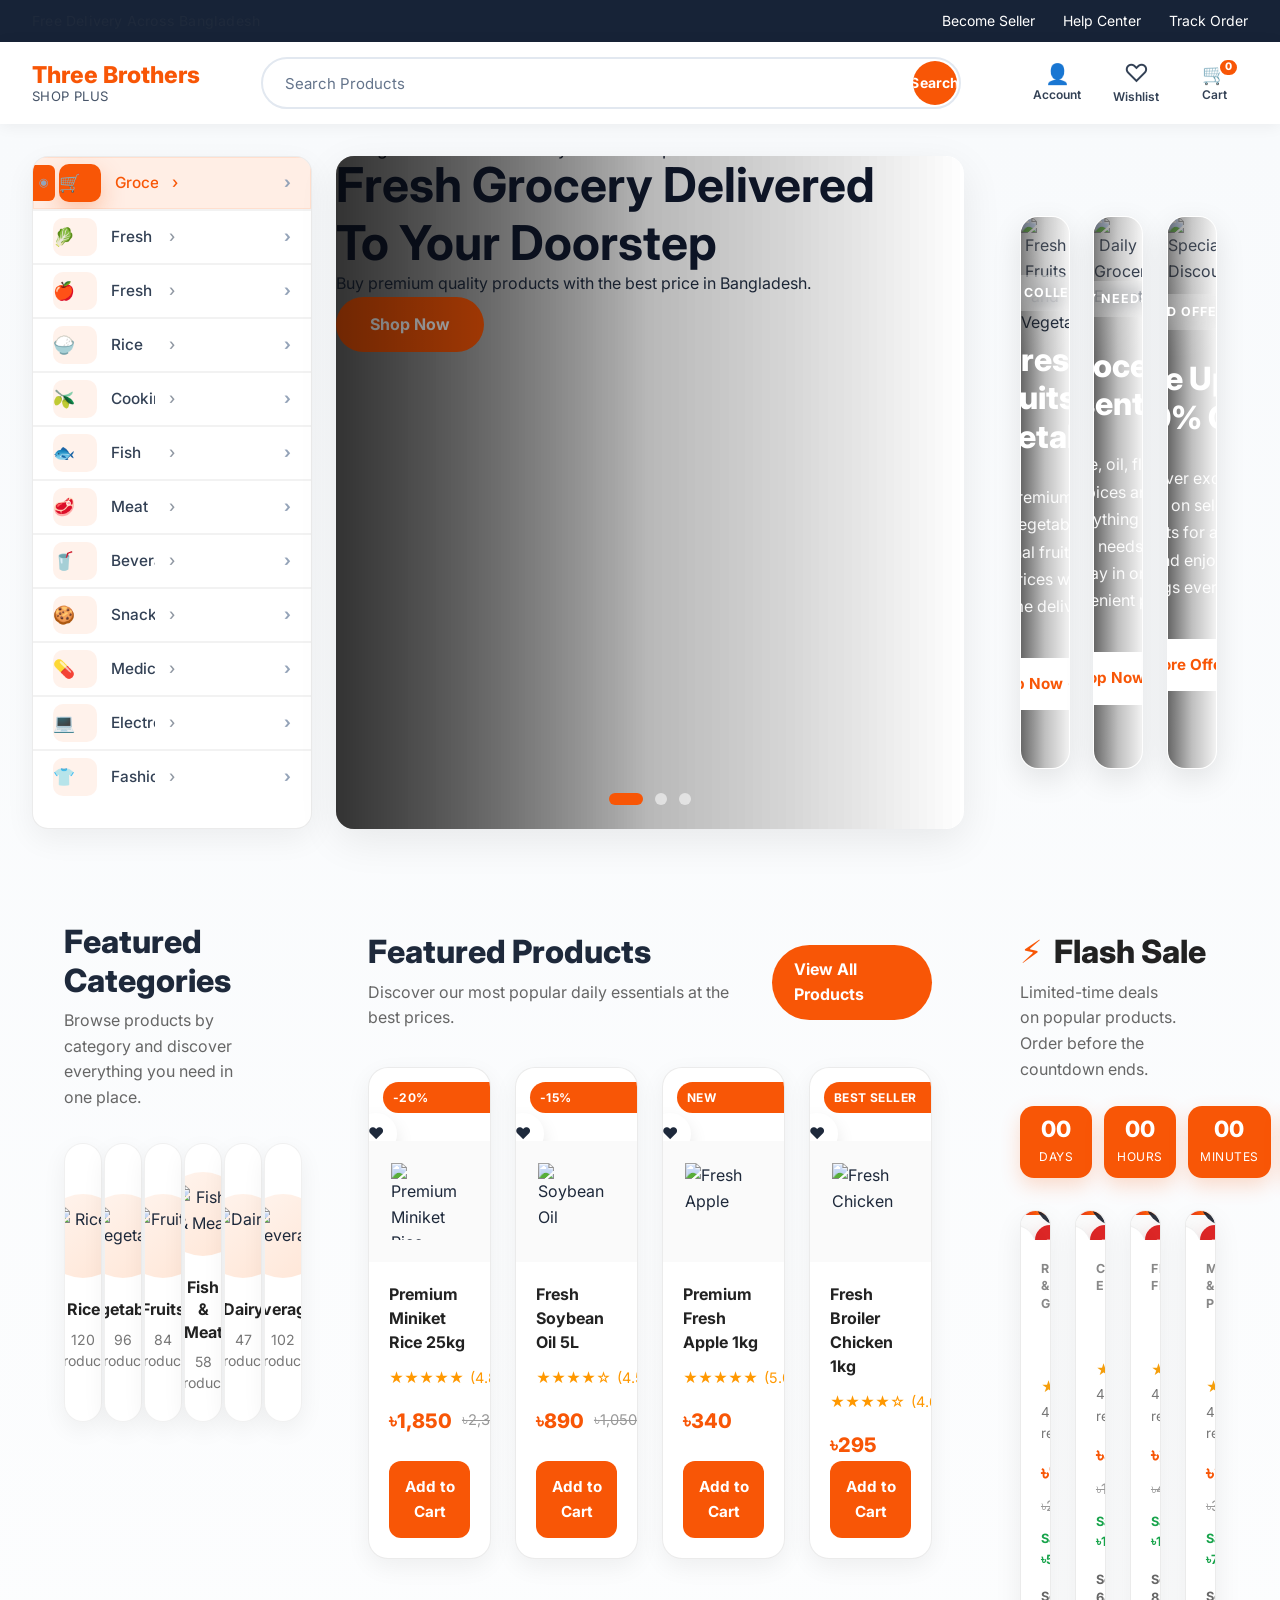
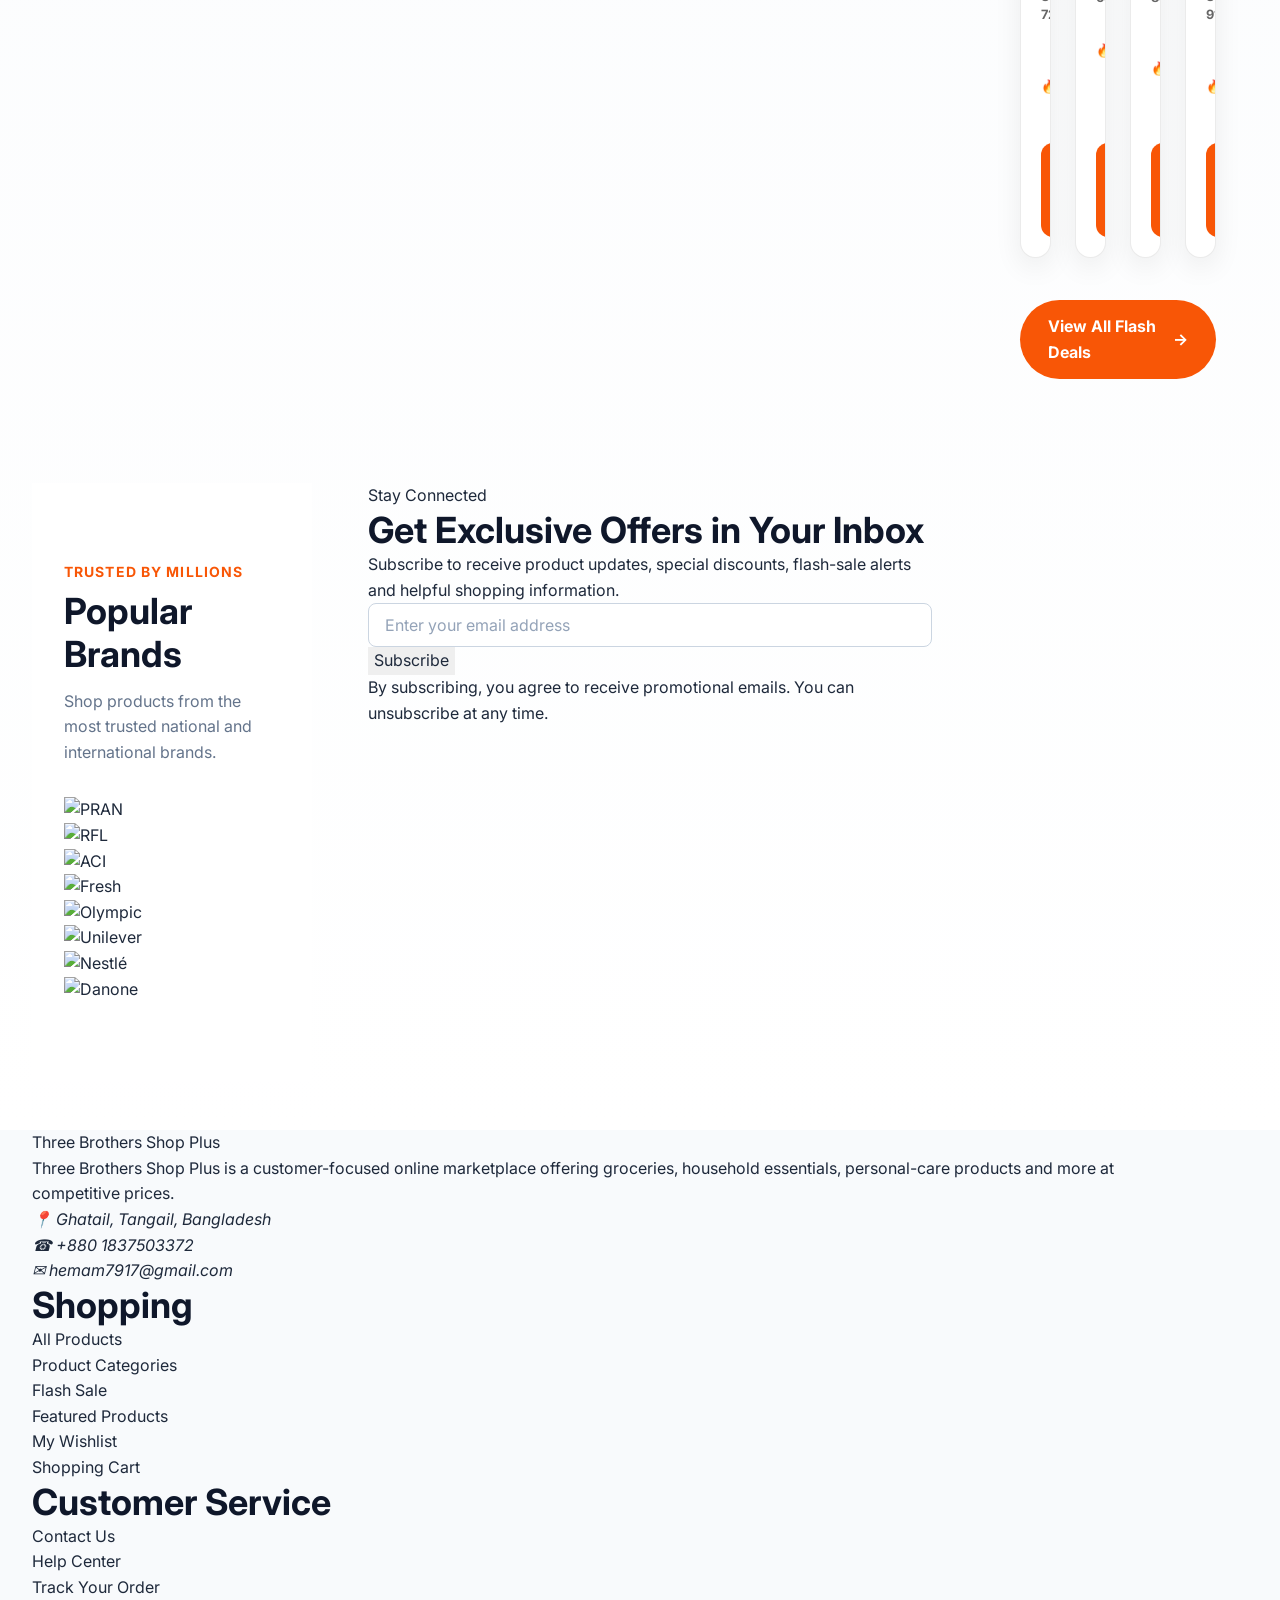
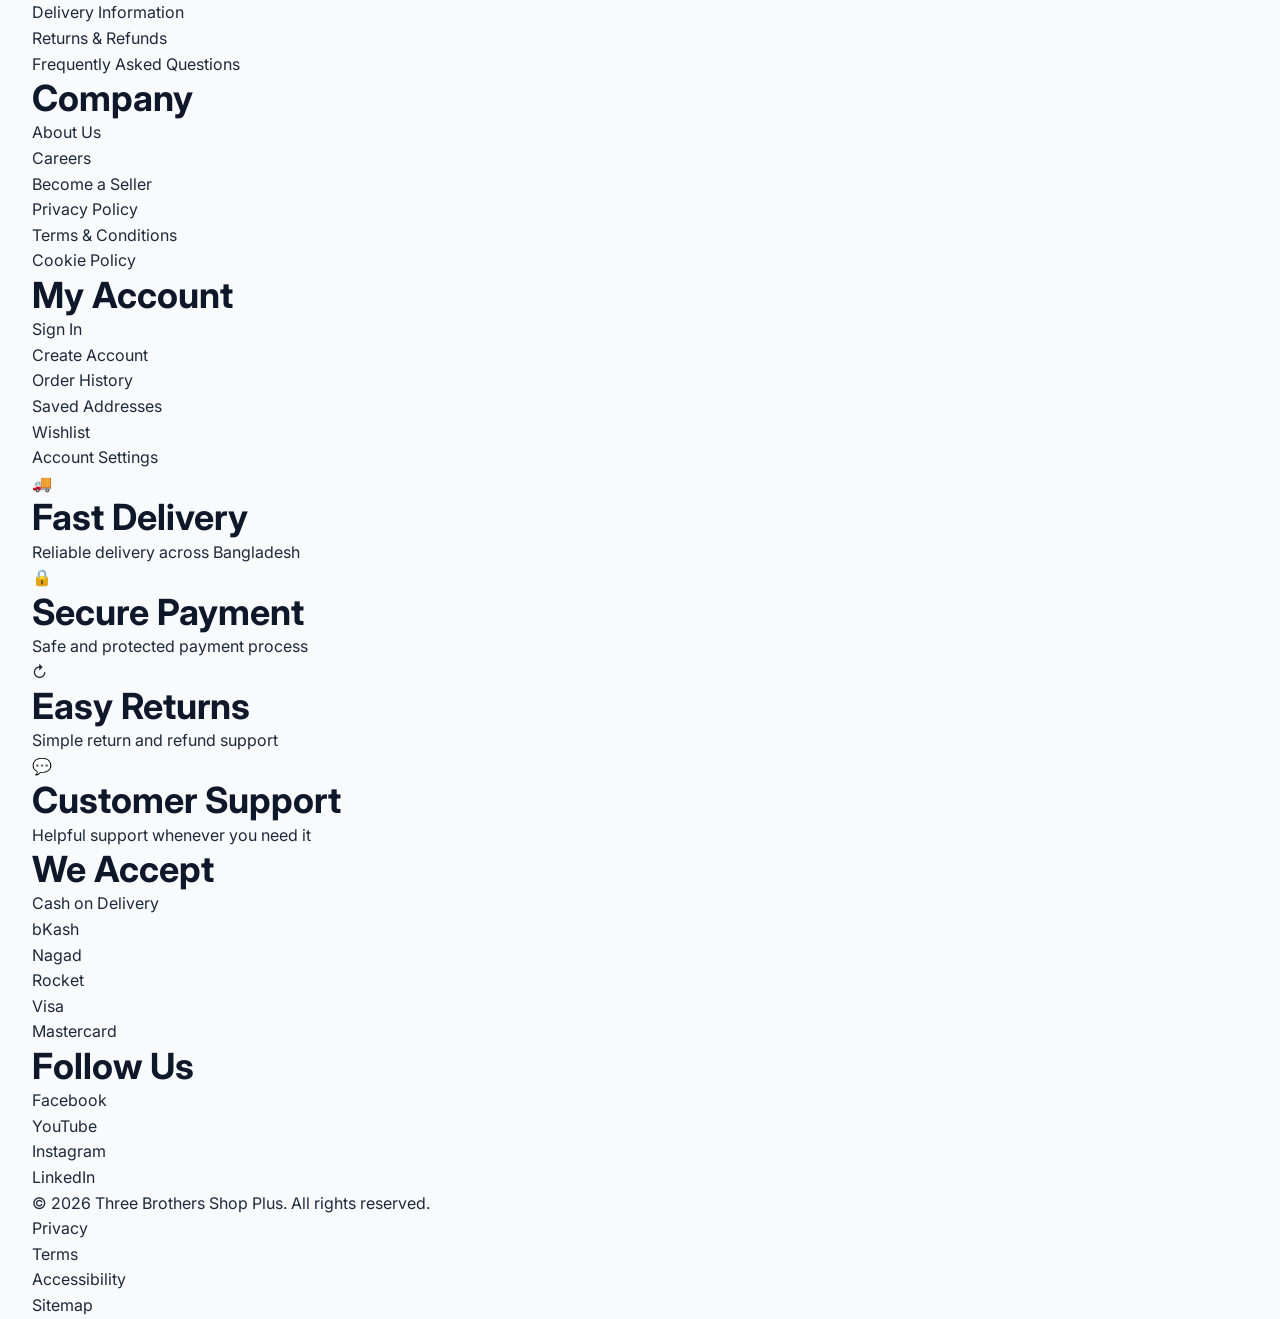
==== commit d99c9355: "module 1 lesson 9d2" ====
--- a/index.html
+++ b/index.html
@@ -1733,233 +1733,1021 @@
 
 </section>
 
-<!-- ==========================================
-     FLASH SALE
-========================================== -->
+<!-- ==========================================================
+     MODULE 1 — LESSON 8
+     PART 8D-HTML-1
+     PROFESSIONAL FLASH SALE SECTION
+========================================================== -->
 
 <section
-    class="section flash-sale"
+    class="flash-sale"
     aria-labelledby="flash-sale-title"
->
+    data-flash-sale>
 
     <div class="container">
 
-        <header class="section-header">
-
-            <div class="section-header__content">
-
-                <p class="section-header__eyebrow">
-                    Limited Time Offer
-                </p>
+        <!-- ==========================================
+             FLASH SALE HEADER
+        =========================================== -->
+
+        <header class="flash-sale__header">
+
+            <div class="flash-sale__heading">
 
                 <h2
                     id="flash-sale-title"
-                    class="section-header__title"
-                >
+                    class="flash-sale__title">
+
+                    <span
+                        class="flash-sale__icon"
+                        aria-hidden="true">
+
+                        ⚡
+
+                    </span>
+
                     Flash Sale
+
                 </h2>
 
-                <p class="section-header__description">
-
-                    Grab today's hottest deals before time runs out.
+                <p class="flash-sale__subtitle">
+
+                    Limited-time deals on popular products.
+                    Order before the countdown ends.
 
                 </p>
 
             </div>
 
-            <div class="flash-sale__countdown">
-
-                <span class="countdown-box">
-
-                    <strong>08</strong>
-
-                    <small>Hours</small>
+            <!-- ======================================
+                 LIVE COUNTDOWN
+            ======================================= -->
+
+            <div
+                class="flash-sale__countdown"
+                role="timer"
+                aria-label="Flash sale countdown"
+                aria-live="off">
+
+                <!-- DAYS -->
+
+                <div class="flash-sale__time">
+
+                    <span
+                        class="flash-sale__number"
+                        data-flash-days>
+
+                        00
+
+                    </span>
+
+                    <span class="flash-sale__label">
+
+                        Days
+
+                    </span>
+
+                </div>
+
+                <!-- HOURS -->
+
+                <div class="flash-sale__time">
+
+                    <span
+                        class="flash-sale__number"
+                        data-flash-hours>
+
+                        00
+
+                    </span>
+
+                    <span class="flash-sale__label">
+
+                        Hours
+
+                    </span>
+
+                </div>
+
+                <!-- MINUTES -->
+
+                <div class="flash-sale__time">
+
+                    <span
+                        class="flash-sale__number"
+                        data-flash-minutes>
+
+                        00
+
+                    </span>
+
+                    <span class="flash-sale__label">
+
+                        Minutes
+
+                    </span>
+
+                </div>
+
+                <!-- SECONDS -->
+
+                <div class="flash-sale__time">
+
+                    <span
+                        class="flash-sale__number"
+                        data-flash-seconds>
+
+                        00
+
+                    </span>
+
+                    <span class="flash-sale__label">
+
+                        Seconds
+
+                    </span>
+
+                </div>
+
+            </div>
+
+        </header>
+
+        <!-- ==========================================
+             FLASH SALE PRODUCT GRID
+        =========================================== -->
+
+        <div class="flash-sale__grid">
+
+            <!-- ======================================
+                 FLASH SALE PRODUCT 1
+            ======================================= -->
+
+            <article
+                class="flash-sale-card"
+                data-product-id="flash-product-1">
+
+                <div class="flash-sale-card__media">
+
+                    <span class="flash-sale-card__discount">
+
+                        -25%
+
+                    </span>
+
+                    <button
+                        class="flash-sale-card__wishlist"
+                        type="button"
+                        aria-label="Add Premium Miniket Rice to wishlist"
+                        aria-pressed="false"
+                        data-wishlist-button>
+
+                        <span aria-hidden="true">
+
+                            ♡
+
+                        </span>
+
+                    </button>
+
+                    <a
+                        href="product-details.html?id=1"
+                        aria-label="View Premium Miniket Rice details">
+
+                        <img
+                            class="flash-sale-card__image"
+                            src="assets/images/products/rice.jpg"
+                            alt="Premium Miniket Rice 25 kilogram bag"
+                            loading="lazy"
+                            decoding="async"
+                            width="500"
+                            height="500">
+
+                    </a>
+
+                    <span class="flash-sale-card__label">
+
+                        <span aria-hidden="true">
+
+                            ⚡
+
+                        </span>
+
+                        Flash Deal
+
+                    </span>
+
+                </div>
+
+                <div class="flash-sale-card__content">
+
+                    <p class="flash-sale-card__category">
+
+                        Rice & Grains
+
+                    </p>
+
+                    <h3 class="flash-sale-card__title">
+
+                        <a href="product-details.html?id=1">
+
+                            Premium Miniket Rice 25kg
+
+                        </a>
+
+                    </h3>
+
+                    <div
+                        class="flash-sale-card__rating"
+                        aria-label="Rated 4.8 out of 5">
+
+                        <span
+                            class="flash-sale-card__stars"
+                            aria-hidden="true">
+
+                            ★★★★★
+
+                        </span>
+
+                        <span class="flash-sale-card__reviews">
+
+                            4.8 (128 reviews)
+
+                        </span>
+
+                    </div>
+
+                    <div class="flash-sale-card__price">
+
+                        <span class="flash-sale-card__price-current">
+
+                            ৳1,725
+
+                        </span>
+
+                        <span class="flash-sale-card__price-old">
+
+                            ৳2,300
+
+                        </span>
+
+                        <span class="flash-sale-card__saving">
+
+                            Save ৳575
+
+                        </span>
+
+                    </div>
+
+                    <div class="flash-sale-card__stock">
+
+                        <div class="flash-sale-card__stock-info">
+
+                            <span class="flash-sale-card__sold">
+
+                                Sold: 72
+
+                            </span>
+
+                            <span class="flash-sale-card__available">
+
+                                Available: 28
+
+                            </span>
+
+                        </div>
+
+                        <div
+                            class="flash-sale-card__progress"
+                            role="progressbar"
+                            aria-label="Premium Miniket Rice stock sold"
+                            aria-valuemin="0"
+                            aria-valuemax="100"
+                            aria-valuenow="72">
+
+                            <span
+                                class="flash-sale-card__progress-bar"
+                                style="--sale-progress:72%;">
+
+                            </span>
+
+                        </div>
+
+                        <p class="flash-sale-card__urgency">
+
+                            <span aria-hidden="true">
+
+                                🔥
+
+                            </span>
+
+                            Only 28 items left
+
+                        </p>
+
+                    </div>
+
+                    <div class="flash-sale-card__actions">
+
+                        <button
+                            class="flash-sale-card__cart"
+                            type="button"
+                            data-add-to-cart
+                            data-product-id="1"
+                            data-product-name="Premium Miniket Rice 25kg"
+                            data-product-price="1725"
+                            data-product-image="assets/images/products/rice.jpg">
+
+                            <span aria-hidden="true">
+
+                                🛒
+
+                            </span>
+
+                            Add to Cart
+
+                        </button>
+
+                        <button
+                            class="flash-sale-card__quick-view"
+                            type="button"
+                            aria-label="Quick view Premium Miniket Rice"
+                            data-quick-view
+                            data-product-id="1">
+
+                            <span aria-hidden="true">
+
+                                👁
+
+                            </span>
+
+                        </button>
+
+                    </div>
+
+                </div>
+
+            </article>
+
+            <!-- ======================================
+                 FLASH SALE PRODUCT 2
+            ======================================= -->
+
+            <article
+                class="flash-sale-card"
+                data-product-id="flash-product-2">
+
+                <div class="flash-sale-card__media">
+
+                    <span class="flash-sale-card__discount">
+
+                        -18%
+
+                    </span>
+
+                    <button
+                        class="flash-sale-card__wishlist"
+                        type="button"
+                        aria-label="Add Fresh Soybean Oil to wishlist"
+                        aria-pressed="false"
+                        data-wishlist-button>
+
+                        <span aria-hidden="true">
+
+                            ♡
+
+                        </span>
+
+                    </button>
+
+                    <a
+                        href="product-details.html?id=2"
+                        aria-label="View Fresh Soybean Oil details">
+
+                        <img
+                            class="flash-sale-card__image"
+                            src="assets/images/products/oil.jpg"
+                            alt="Fresh Soybean Oil 5 litre bottle"
+                            loading="lazy"
+                            decoding="async"
+                            width="500"
+                            height="500">
+
+                    </a>
+
+                    <span class="flash-sale-card__label">
+
+                        <span aria-hidden="true">
+
+                            ⚡
+
+                        </span>
+
+                        Flash Deal
+
+                    </span>
+
+                </div>
+
+                <div class="flash-sale-card__content">
+
+                    <p class="flash-sale-card__category">
+
+                        Cooking Essentials
+
+                    </p>
+
+                    <h3 class="flash-sale-card__title">
+
+                        <a href="product-details.html?id=2">
+
+                            Fresh Soybean Oil 5L
+
+                        </a>
+
+                    </h3>
+
+                    <div
+                        class="flash-sale-card__rating"
+                        aria-label="Rated 4.6 out of 5">
+
+                        <span
+                            class="flash-sale-card__stars"
+                            aria-hidden="true">
+
+                            ★★★★☆
+
+                        </span>
+
+                        <span class="flash-sale-card__reviews">
+
+                            4.6 (94 reviews)
+
+                        </span>
+
+                    </div>
+
+                    <div class="flash-sale-card__price">
+
+                        <span class="flash-sale-card__price-current">
+
+                            ৳860
+
+                        </span>
+
+                        <span class="flash-sale-card__price-old">
+
+                            ৳1,050
+
+                        </span>
+
+                        <span class="flash-sale-card__saving">
+
+                            Save ৳190
+
+                        </span>
+
+                    </div>
+
+                    <div class="flash-sale-card__stock">
+
+                        <div class="flash-sale-card__stock-info">
+
+                            <span class="flash-sale-card__sold">
+
+                                Sold: 64
+
+                            </span>
+
+                            <span class="flash-sale-card__available">
+
+                                Available: 36
+
+                            </span>
+
+                        </div>
+
+                        <div
+                            class="flash-sale-card__progress"
+                            role="progressbar"
+                            aria-label="Fresh Soybean Oil stock sold"
+                            aria-valuemin="0"
+                            aria-valuemax="100"
+                            aria-valuenow="64">
+
+                            <span
+                                class="flash-sale-card__progress-bar"
+                                style="--sale-progress:64%;">
+
+                            </span>
+
+                        </div>
+
+                        <p class="flash-sale-card__urgency">
+
+                            <span aria-hidden="true">
+
+                                🔥
+
+                            </span>
+
+                            Selling quickly
+
+                        </p>
+
+                    </div>
+
+                    <div class="flash-sale-card__actions">
+
+                        <button
+                            class="flash-sale-card__cart"
+                            type="button"
+                            data-add-to-cart
+                            data-product-id="2"
+                            data-product-name="Fresh Soybean Oil 5L"
+                            data-product-price="860"
+                            data-product-image="assets/images/products/oil.jpg">
+
+                            <span aria-hidden="true">
+
+                                🛒
+
+                            </span>
+
+                            Add to Cart
+
+                        </button>
+
+                        <button
+                            class="flash-sale-card__quick-view"
+                            type="button"
+                            aria-label="Quick view Fresh Soybean Oil"
+                            data-quick-view
+                            data-product-id="2">
+
+                            <span aria-hidden="true">
+
+                                👁
+
+                            </span>
+
+                        </button>
+
+                    </div>
+
+                </div>
+
+            </article>
+
+            <!-- ======================================
+                 FLASH SALE PRODUCT 3
+            ======================================= -->
+
+            <article
+                class="flash-sale-card"
+                data-product-id="flash-product-3">
+
+                <div class="flash-sale-card__media">
+
+                    <span class="flash-sale-card__discount">
+
+                        -30%
+
+                    </span>
+
+                    <button
+                        class="flash-sale-card__wishlist"
+                        type="button"
+                        aria-label="Add Premium Fresh Apple to wishlist"
+                        aria-pressed="false"
+                        data-wishlist-button>
+
+                        <span aria-hidden="true">
+
+                            ♡
+
+                        </span>
+
+                    </button>
+
+                    <a
+                        href="product-details.html?id=3"
+                        aria-label="View Premium Fresh Apple details">
+
+                        <img
+                            class="flash-sale-card__image"
+                            src="assets/images/products/apple.jpg"
+                            alt="Premium red fresh apples"
+                            loading="lazy"
+                            decoding="async"
+                            width="500"
+                            height="500">
+
+                    </a>
+
+                    <span class="flash-sale-card__label">
+
+                        <span aria-hidden="true">
+
+                            ⚡
+
+                        </span>
+
+                        Flash Deal
+
+                    </span>
+
+                </div>
+
+                <div class="flash-sale-card__content">
+
+                    <p class="flash-sale-card__category">
+
+                        Fresh Fruits
+
+                    </p>
+
+                    <h3 class="flash-sale-card__title">
+
+                        <a href="product-details.html?id=3">
+
+                            Premium Fresh Apple 1kg
+
+                        </a>
+
+                    </h3>
+
+                    <div
+                        class="flash-sale-card__rating"
+                        aria-label="Rated 4.9 out of 5">
+
+                        <span
+                            class="flash-sale-card__stars"
+                            aria-hidden="true">
+
+                            ★★★★★
+
+                        </span>
+
+                        <span class="flash-sale-card__reviews">
+
+                            4.9 (76 reviews)
+
+                        </span>
+
+                    </div>
+
+                    <div class="flash-sale-card__price">
+
+                        <span class="flash-sale-card__price-current">
+
+                            ৳280
+
+                        </span>
+
+                        <span class="flash-sale-card__price-old">
+
+                            ৳400
+
+                        </span>
+
+                        <span class="flash-sale-card__saving">
+
+                            Save ৳120
+
+                        </span>
+
+                    </div>
+
+                    <div class="flash-sale-card__stock">
+
+                        <div class="flash-sale-card__stock-info">
+
+                            <span class="flash-sale-card__sold">
+
+                                Sold: 83
+
+                            </span>
+
+                            <span class="flash-sale-card__available">
+
+                                Available: 17
+
+                            </span>
+
+                        </div>
+
+                        <div
+                            class="flash-sale-card__progress"
+                            role="progressbar"
+                            aria-label="Premium Fresh Apple stock sold"
+                            aria-valuemin="0"
+                            aria-valuemax="100"
+                            aria-valuenow="83">
+
+                            <span
+                                class="flash-sale-card__progress-bar"
+                                style="--sale-progress:83%;">
+
+                            </span>
+
+                        </div>
+
+                        <p class="flash-sale-card__urgency">
+
+                            <span aria-hidden="true">
+
+                                🔥
+
+                            </span>
+
+                            Only 17 items left
+
+                        </p>
+
+                    </div>
+
+                    <div class="flash-sale-card__actions">
+
+                        <button
+                            class="flash-sale-card__cart"
+                            type="button"
+                            data-add-to-cart
+                            data-product-id="3"
+                            data-product-name="Premium Fresh Apple 1kg"
+                            data-product-price="280"
+                            data-product-image="assets/images/products/apple.jpg">
+
+                            <span aria-hidden="true">
+
+                                🛒
+
+                            </span>
+
+                            Add to Cart
+
+                        </button>
+
+                        <button
+                            class="flash-sale-card__quick-view"
+                            type="button"
+                            aria-label="Quick view Premium Fresh Apple"
+                            data-quick-view
+                            data-product-id="3">
+
+                            <span aria-hidden="true">
+
+                                👁
+
+                            </span>
+
+                        </button>
+
+                    </div>
+
+                </div>
+
+            </article>
+
+            <!-- ======================================
+                 FLASH SALE PRODUCT 4
+            ======================================= -->
+
+            <article
+                class="flash-sale-card"
+                data-product-id="flash-product-4">
+
+                <div class="flash-sale-card__media">
+
+                    <span class="flash-sale-card__discount">
+
+                        -22%
+
+                    </span>
+
+                    <button
+                        class="flash-sale-card__wishlist"
+                        type="button"
+                        aria-label="Add Fresh Broiler Chicken to wishlist"
+                        aria-pressed="false"
+                        data-wishlist-button>
+
+                        <span aria-hidden="true">
+
+                            ♡
+
+                        </span>
+
+                    </button>
+
+                    <a
+                        href="product-details.html?id=4"
+                        aria-label="View Fresh Broiler Chicken details">
+
+                        <img
+                            class="flash-sale-card__image"
+                            src="assets/images/products/chicken.jpg"
+                            alt="Fresh Broiler Chicken one kilogram"
+                            loading="lazy"
+                            decoding="async"
+                            width="500"
+                            height="500">
+
+                    </a>
+
+                    <span class="flash-sale-card__label">
+
+                        <span aria-hidden="true">
+
+                            ⚡
+
+                        </span>
+
+                        Flash Deal
+
+                    </span>
+
+                </div>
+
+                <div class="flash-sale-card__content">
+
+                    <p class="flash-sale-card__category">
+
+                        Meat & Poultry
+
+                    </p>
+
+                    <h3 class="flash-sale-card__title">
+
+                        <a href="product-details.html?id=4">
+
+                            Fresh Broiler Chicken 1kg
+
+                        </a>
+
+                    </h3>
+
+                    <div
+                        class="flash-sale-card__rating"
+                        aria-label="Rated 4.7 out of 5">
+
+                        <span
+                            class="flash-sale-card__stars"
+                            aria-hidden="true">
+
+                            ★★★★★
+
+                        </span>
+
+                        <span class="flash-sale-card__reviews">
+
+                            4.7 (112 reviews)
+
+                        </span>
+
+                    </div>
+
+                    <div class="flash-sale-card__price">
+
+                        <span class="flash-sale-card__price-current">
+
+                            ৳275
+
+                        </span>
+
+                        <span class="flash-sale-card__price-old">
+
+                            ৳350
+
+                        </span>
+
+                        <span class="flash-sale-card__saving">
+
+                            Save ৳75
+
+                        </span>
+
+                    </div>
+
+                    <div class="flash-sale-card__stock">
+
+                        <div class="flash-sale-card__stock-info">
+
+                            <span class="flash-sale-card__sold">
+
+                                Sold: 91
+
+                            </span>
+
+                            <span class="flash-sale-card__available">
+
+                                Available: 9
+
+                            </span>
+
+                        </div>
+
+                        <div
+                            class="flash-sale-card__progress"
+                            role="progressbar"
+                            aria-label="Fresh Broiler Chicken stock sold"
+                            aria-valuemin="0"
+                            aria-valuemax="100"
+                            aria-valuenow="91">
+
+                            <span
+                                class="flash-sale-card__progress-bar"
+                                style="--sale-progress:91%;">
+
+                            </span>
+
+                        </div>
+
+                        <p class="flash-sale-card__urgency">
+
+                            <span aria-hidden="true">
+
+                                🔥
+
+                            </span>
+
+                            Hurry! Only 9 items left
+
+                        </p>
+
+                    </div>
+
+                    <div class="flash-sale-card__actions">
+
+                        <button
+                            class="flash-sale-card__cart"
+                            type="button"
+                            data-add-to-cart
+                            data-product-id="4"
+                            data-product-name="Fresh Broiler Chicken 1kg"
+                            data-product-price="275"
+                            data-product-image="assets/images/products/chicken.jpg">
+
+                            <span aria-hidden="true">
+
+                                🛒
+
+                            </span>
+
+                            Add to Cart
+
+                        </button>
+
+                        <button
+                            class="flash-sale-card__quick-view"
+                            type="button"
+                            aria-label="Quick view Fresh Broiler Chicken"
+                            data-quick-view
+                            data-product-id="4">
+
+                            <span aria-hidden="true">
+
+                                👁
+
+                            </span>
+
+                        </button>
+
+                    </div>
+
+                </div>
+
+            </article>
+
+        </div>
+
+        <!-- ==========================================
+             VIEW ALL FLASH DEALS
+        =========================================== -->
+
+        <div class="flash-sale__footer">
+
+            <a
+                href="products.html?sale=flash"
+                class="flash-sale__view-all">
+
+                View All Flash Deals
+
+                <span aria-hidden="true">
+
+                    →
 
                 </span>
 
-                <span class="countdown-box">
-
-                    <strong>25</strong>
-
-                    <small>Minutes</small>
-
-                </span>
-
-                <span class="countdown-box">
-
-                    <strong>49</strong>
-
-                    <small>Seconds</small>
-
-                </span>
-
-            </div>
-
-        </header>
-
-        <div class="flash-sale-grid">
-
-            <!-- Item 1 -->
-
-            <article class="flash-card">
-
-                <img
-                    src="assets/images/products/sunflower-oil.jpg"
-                    alt="Sunflower Oil"
-                    loading="lazy"
-                >
-
-                <h3>
-
-                    Sunflower Oil 5L
-
-                </h3>
-
-                <p class="flash-card__price">
-
-                    <span class="new-price">
-                        ৳980
-                    </span>
-
-                    <del>
-                        ৳1150
-                    </del>
-
-                </p>
-
-                <button
-                    type="button"
-                    class="flash-card__button"
-                >
-
-                    Add To Cart
-
-                </button>
-
-            </article>
-
-            <!-- Item 2 -->
-
-            <article class="flash-card">
-
-                <img
-                    src="assets/images/products/basmati-rice.jpg"
-                    alt="Basmati Rice"
-                    loading="lazy"
-                >
-
-                <h3>
-
-                    Premium Basmati Rice
-
-                </h3>
-
-                <p class="flash-card__price">
-
-                    <span class="new-price">
-                        ৳720
-                    </span>
-
-                    <del>
-                        ৳850
-                    </del>
-
-                </p>
-
-                <button
-                    type="button"
-                    class="flash-card__button"
-                >
-
-                    Add To Cart
-
-                </button>
-
-            </article>
-
-            <!-- Item 3 -->
-
-            <article class="flash-card">
-
-                <img
-                    src="assets/images/products/egg.jpg"
-                    alt="Fresh Eggs"
-                    loading="lazy"
-                >
-
-                <h3>
-
-                    Fresh Eggs (12 pcs)
-
-                </h3>
-
-                <p class="flash-card__price">
-
-                    <span class="new-price">
-                        ৳150
-                    </span>
-
-                    <del>
-                        ৳180
-                    </del>
-
-                </p>
-
-                <button
-                    type="button"
-                    class="flash-card__button"
-                >
-
-                    Add To Cart
-
-                </button>
-
-            </article>
-
-            <!-- Item 4 -->
-
-            <article class="flash-card">
-
-                <img
-                    src="assets/images/products/tea.jpg"
-                    alt="Premium Tea"
-                    loading="lazy"
-                >
-
-                <h3>
-
-                    Premium Tea 500g
-
-                </h3>
-
-                <p class="flash-card__price">
-
-                    <span class="new-price">
-                        ৳275
-                    </span>
-
-                    <del>
-                        ৳330
-                    </del>
-
-                </p>
-
-                <button
-                    type="button"
-                    class="flash-card__button"
-                >
-
-                    Add To Cart
-
-                </button>
-
-            </article>
+            </a>
 
         </div>
 
     </div>
 
 </section>
+
+
 
 <!-- ==========================================
      POPULAR BRANDS
--- a/assets/css/style.css
+++ b/assets/css/style.css
@@ -9244,3 +9244,405 @@
    PART 8C STARTS BELOW
 ========================================================= */
 
+/* =========================================================
+   MODULE 1 — LESSON 8
+   PART 8E
+   FINAL RESPONSIVE + DARK MODE + ACCESSIBILITY
+========================================================= */
+
+/* ==========================================
+   SECTION SUBTITLE
+========================================== */
+
+.flash-sale__subtitle{
+
+    margin-top:8px;
+
+    color:#666666;
+
+    font-size:1rem;
+
+    line-height:1.6;
+
+}
+
+
+/* ==========================================
+   VIEW ALL BUTTON
+========================================== */
+
+.flash-sale__footer{
+
+    display:flex;
+
+    justify-content:center;
+
+    margin-top:42px;
+
+}
+
+.flash-sale__view-all{
+
+    display:inline-flex;
+
+    align-items:center;
+
+    gap:10px;
+
+    padding:14px 28px;
+
+    border-radius:999px;
+
+    background:#f85606;
+
+    color:#ffffff;
+
+    font-weight:700;
+
+    text-decoration:none;
+
+    transition:
+        background .3s ease,
+        transform .3s ease,
+        box-shadow .3s ease;
+
+}
+
+.flash-sale__view-all:hover{
+
+    background:#dd4b00;
+
+    transform:translateY(-3px);
+
+    box-shadow:
+        0 12px 24px rgba(248,86,6,.25);
+
+}
+
+
+/* ==========================================
+   COUNTDOWN EXPIRED
+========================================== */
+
+.flash-sale--expired
+.flash-sale__time{
+
+    background:#6b7280;
+
+    box-shadow:none;
+
+}
+
+.flash-sale--expired
+.flash-sale-card{
+
+    opacity:.75;
+
+}
+
+.flash-sale--expired
+.flash-sale-card__discount{
+
+    background:#6b7280;
+
+}
+
+.flash-sale--expired
+.flash-sale-card__cart{
+
+    background:#9ca3af;
+
+    cursor:not-allowed;
+
+}
+
+
+/* ==========================================
+   KEYBOARD
+========================================== */
+
+.flash-sale__view-all:focus-visible,
+.flash-sale-card__cart:focus-visible,
+.flash-sale-card__wishlist:focus-visible,
+.flash-sale-card__quick-view:focus-visible{
+
+    outline:3px solid rgba(248,86,6,.28);
+
+    outline-offset:4px;
+
+}
+
+
+/* ==========================================
+   HIGH CONTRAST
+========================================== */
+
+@media (prefers-contrast:more){
+
+.flash-sale-card{
+
+border:2px solid rgba(0,0,0,.28);
+
+}
+
+.flash-sale-card__title{
+
+font-weight:800;
+
+}
+
+.flash-sale-card__price-current{
+
+font-weight:900;
+
+}
+
+.flash-sale__time{
+
+border:2px solid #ffffff;
+
+}
+
+}
+
+
+/* ==========================================
+   DARK MODE
+========================================== */
+
+@media (prefers-color-scheme:dark){
+
+.flash-sale__title{
+
+color:#f5f5f5;
+
+}
+
+.flash-sale__subtitle{
+
+color:#bdbdbd;
+
+}
+
+.flash-sale-card{
+
+background:#1f1f1f;
+
+border-color:#3a3a3a;
+
+box-shadow:
+0 12px 30px rgba(0,0,0,.35);
+
+}
+
+.flash-sale-card__media{
+
+background:#2a2a2a;
+
+}
+
+.flash-sale-card__title{
+
+color:#f5f5f5;
+
+}
+
+.flash-sale-card__category{
+
+color:#bdbdbd;
+
+}
+
+.flash-sale-card__price-old{
+
+color:#8b8b8b;
+
+}
+
+.flash-sale-card__progress{
+
+background:#404040;
+
+}
+
+.flash-sale-card__wishlist{
+
+background:#2f2f2f;
+
+color:#ffffff;
+
+border-color:#454545;
+
+}
+
+.flash-sale-card__quick-view{
+
+background:#2b2b2b;
+
+border-color:#444;
+
+}
+
+}
+
+
+/* ==========================================
+   LARGE SCREEN
+========================================== */
+
+@media (min-width:1400px){
+
+.flash-sale__grid{
+
+gap:28px;
+
+}
+
+.flash-sale-card__content{
+
+padding:24px;
+
+}
+
+}
+
+
+/* ==========================================
+   TABLET
+========================================== */
+
+@media (max-width:992px){
+
+.flash-sale__grid{
+
+gap:20px;
+
+}
+
+}
+
+
+/* ==========================================
+   MOBILE
+========================================== */
+
+@media (max-width:768px){
+
+.flash-sale{
+
+margin:60px 0;
+
+}
+
+.flash-sale__header{
+
+gap:20px;
+
+}
+
+.flash-sale__countdown{
+
+gap:8px;
+
+}
+
+.flash-sale__time{
+
+padding:10px;
+
+}
+
+.flash-sale__number{
+
+font-size:1.2rem;
+
+}
+
+.flash-sale__label{
+
+font-size:.70rem;
+
+}
+
+}
+
+
+/* ==========================================
+   SMALL MOBILE
+========================================== */
+
+@media (max-width:480px){
+
+.flash-sale__grid{
+
+gap:16px;
+
+}
+
+.flash-sale__footer{
+
+margin-top:30px;
+
+}
+
+.flash-sale__view-all{
+
+width:100%;
+
+justify-content:center;
+
+}
+
+}
+
+
+/* ==========================================
+   TOUCH DEVICE
+========================================== */
+
+@media (hover:none){
+
+.flash-sale-card:hover{
+
+transform:none;
+
+box-shadow:
+0 10px 28px rgba(0,0,0,.07);
+
+}
+
+.flash-sale__view-all:hover{
+
+transform:none;
+
+}
+
+}
+
+
+/* ==========================================
+   REDUCED MOTION
+========================================== */
+
+@media (prefers-reduced-motion:reduce){
+
+.flash-sale,
+.flash-sale *,
+.flash-sale::before,
+.flash-sale::after{
+
+animation:none !important;
+
+transition:none !important;
+
+transform:none !important;
+
+scroll-behavior:auto !important;
+
+}
+
+}
+
+/* =========================================================
+   MODULE 1 — LESSON 8 COMPLETED
+========================================================= */
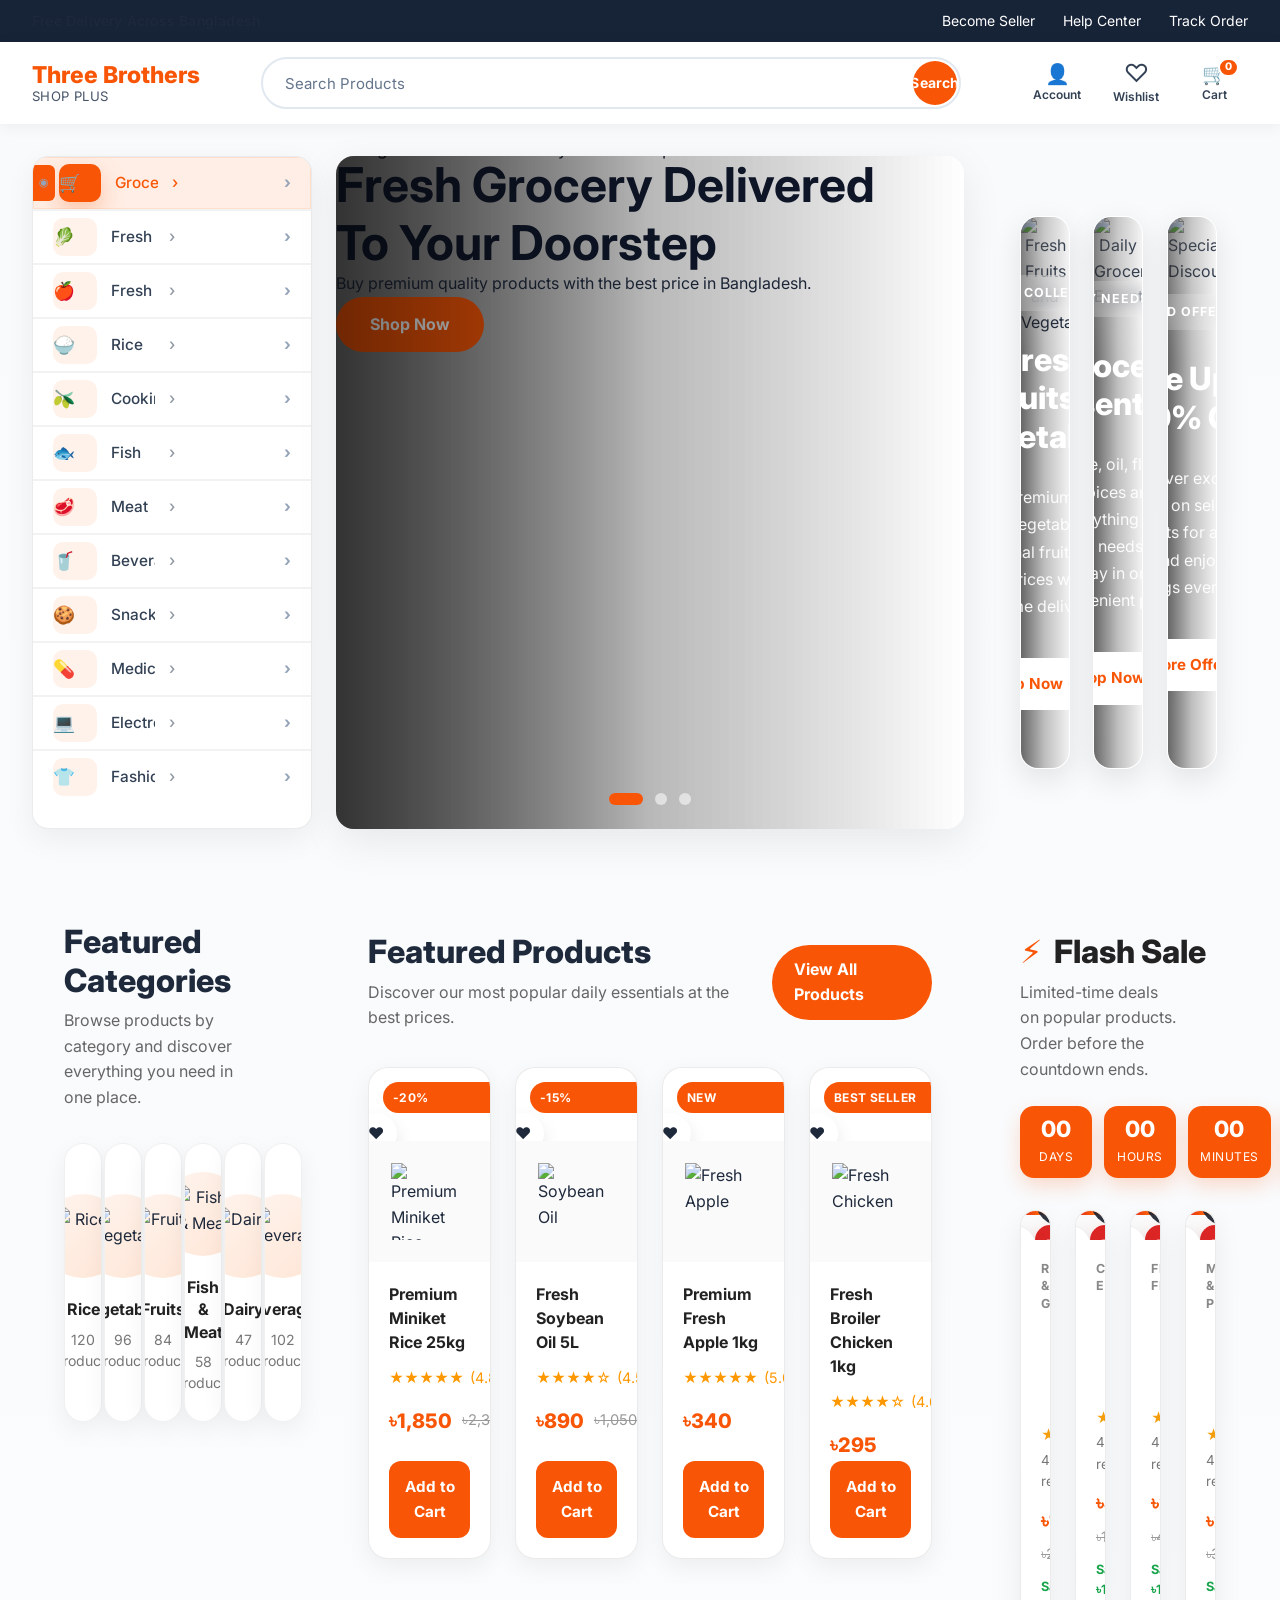
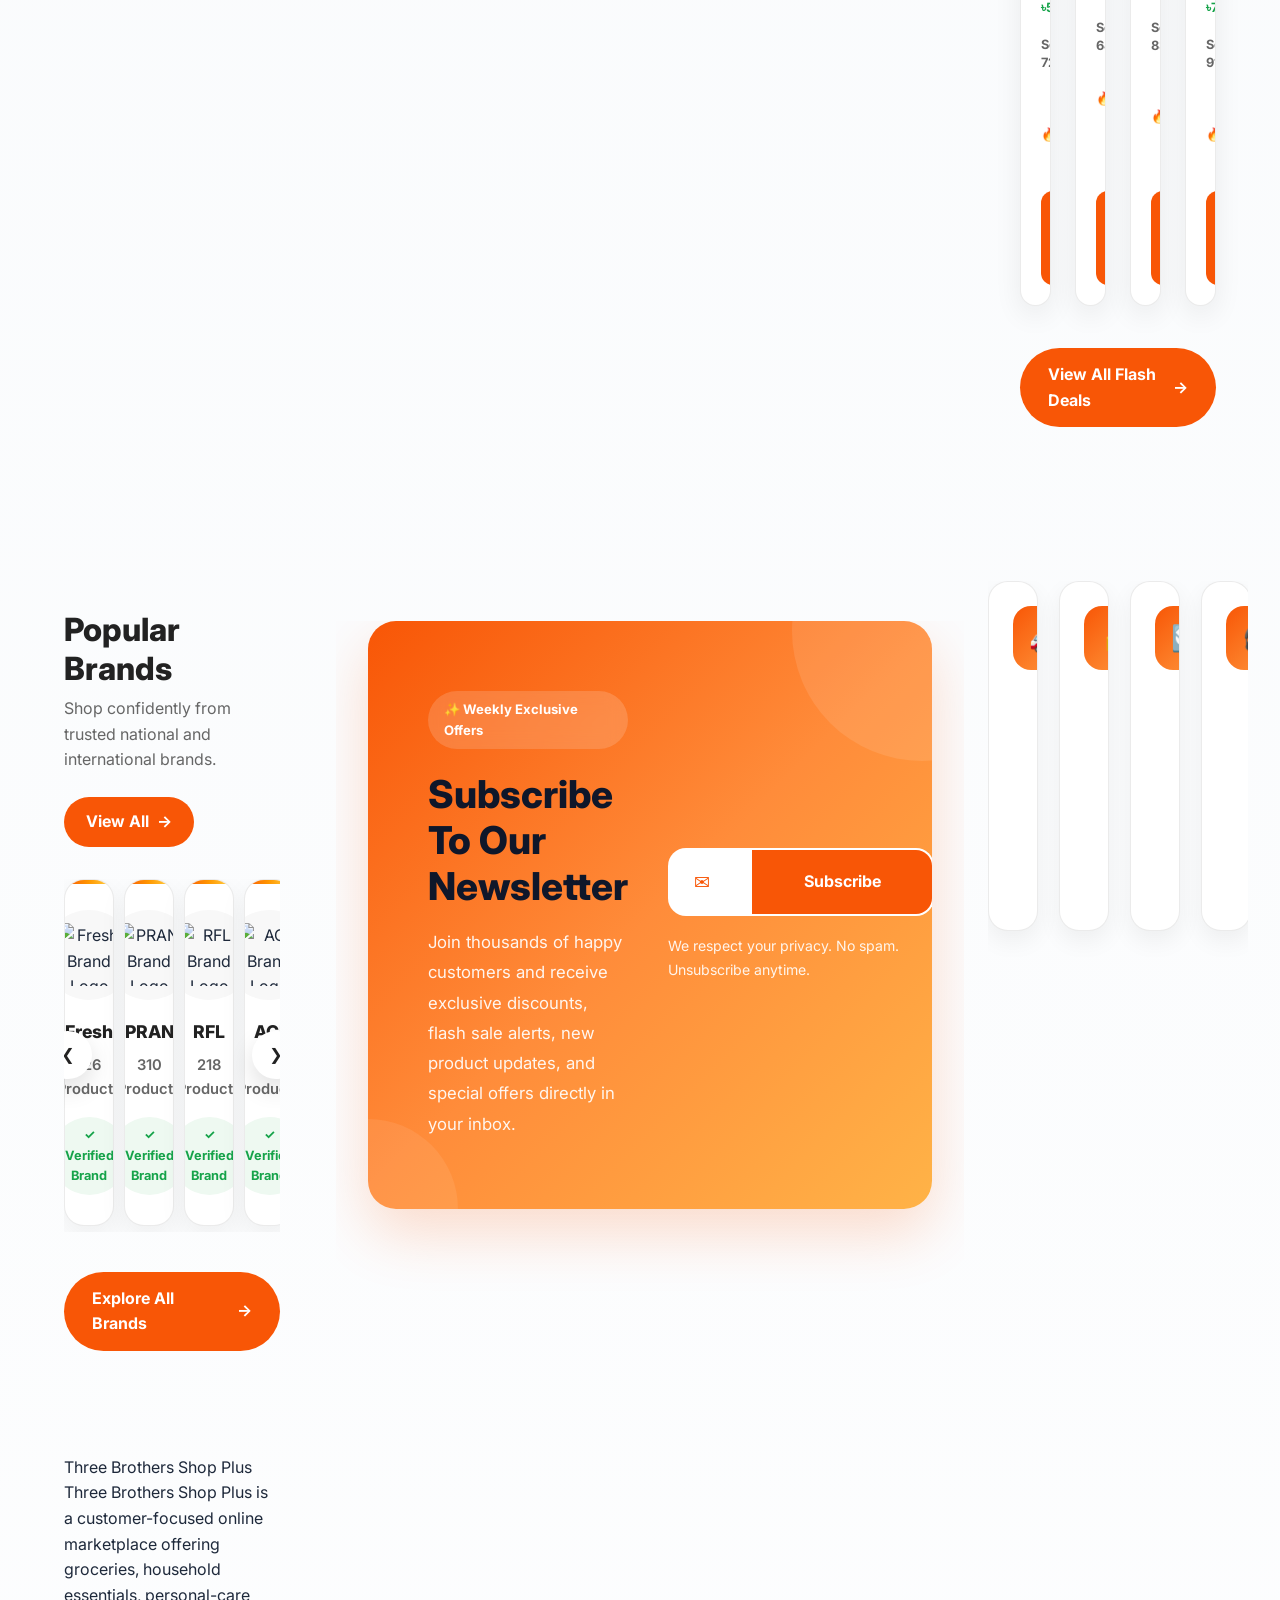
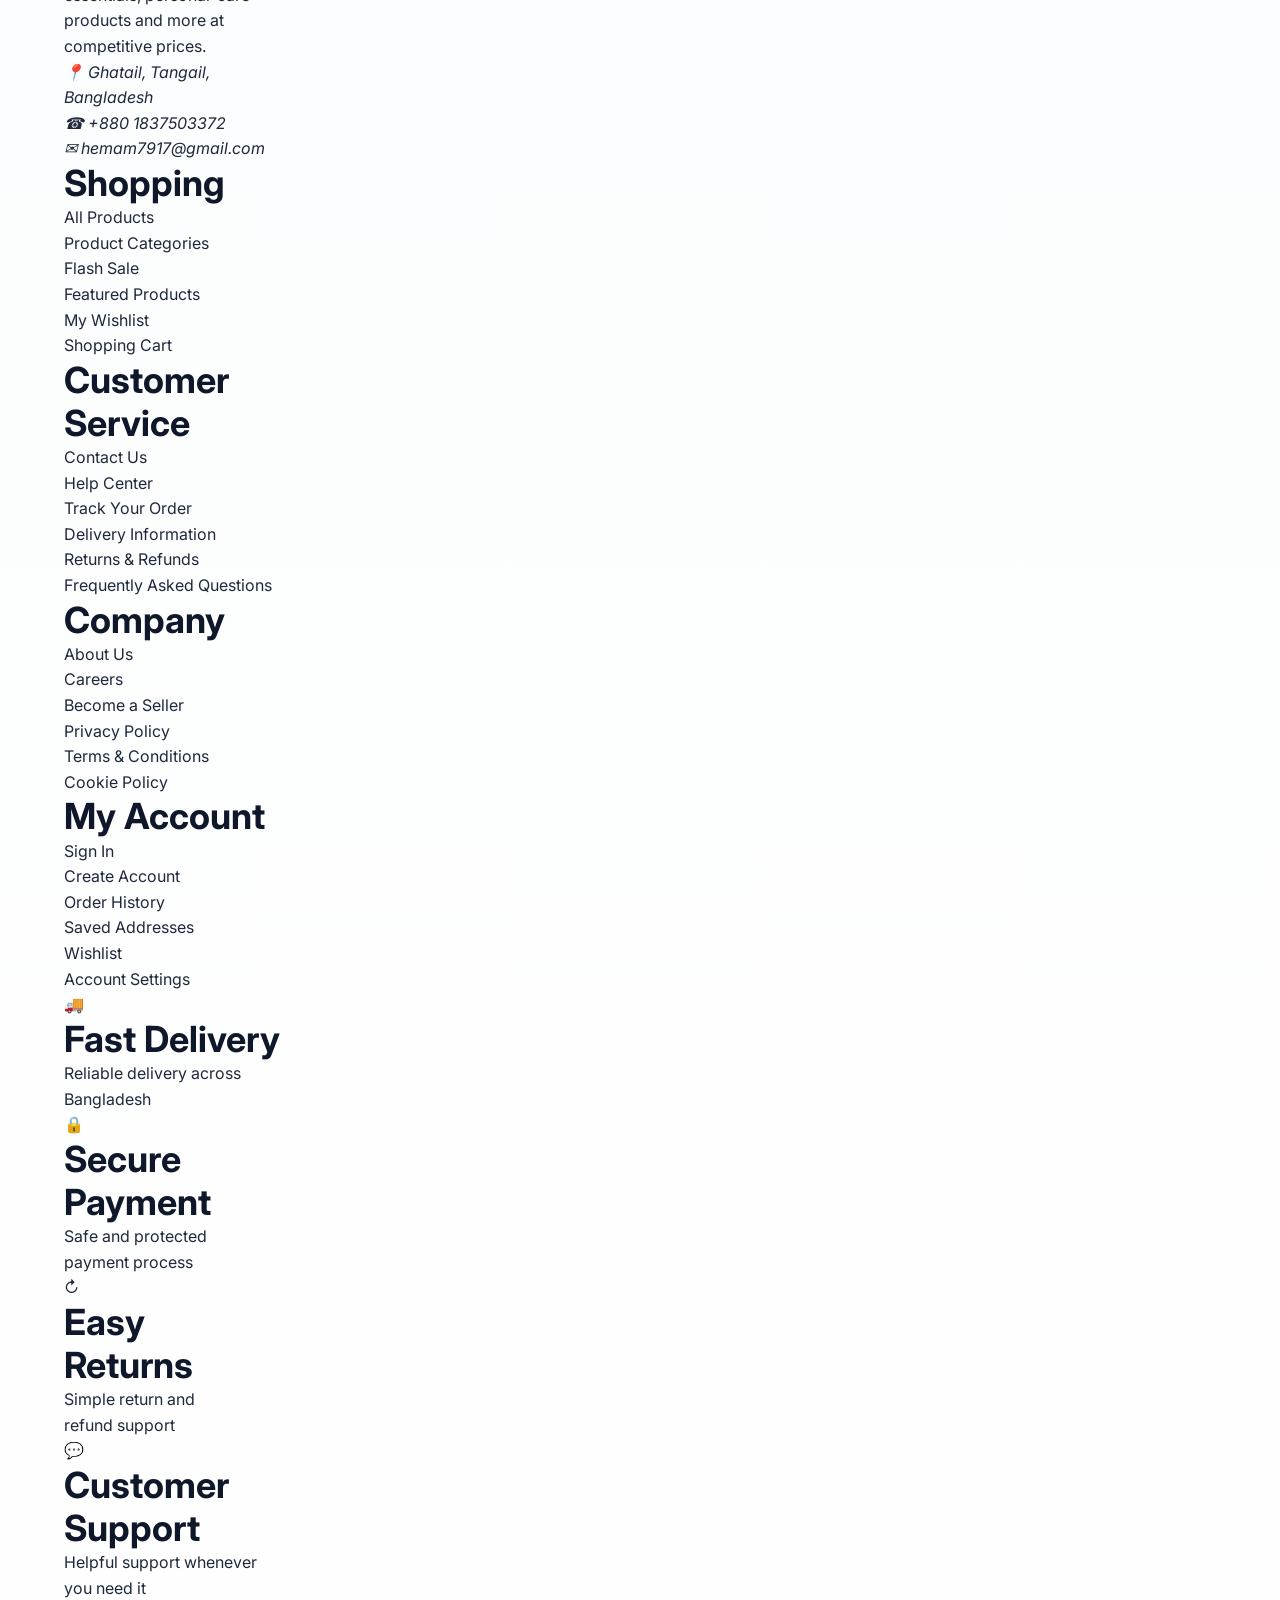
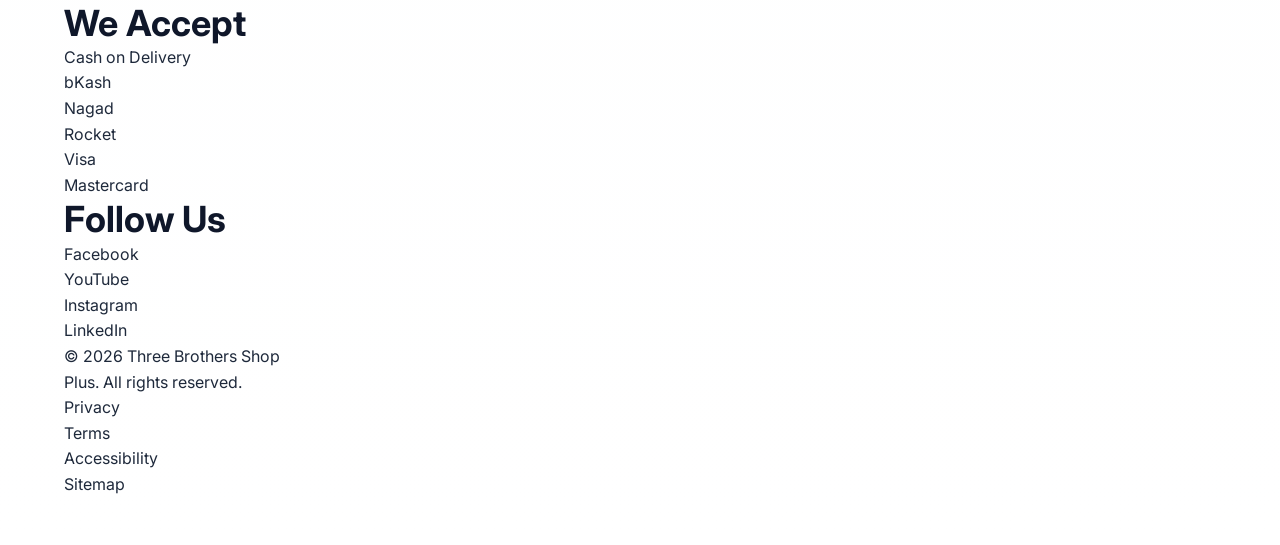
==== commit c9787c43: "module 1 lesson 11 css" ====
--- a/index.html
+++ b/index.html
@@ -2753,238 +2753,802 @@
      POPULAR BRANDS
 ========================================== -->
 
+<!-- ==========================================================
+     MODULE 1 — LESSON 9
+     PART 9C-1
+     PROFESSIONAL BRANDS SECTION
+========================================================== -->
+
 <section
-    class="section brands"
+    class="brands"
     aria-labelledby="brands-title"
->
+    data-brands-section>
 
     <div class="container">
 
-        <header class="section-header">
-
-            <div class="section-header__content">
-
-                <p class="section-header__eyebrow">
-
-                    Trusted by Millions
-
-                </p>
+        <!-- ==========================================
+             SECTION HEADER
+        =========================================== -->
+
+        <header class="brands__header">
+
+            <div class="brands__heading">
 
                 <h2
                     id="brands-title"
-                    class="section-header__title"
-                >
+                    class="brands__title">
 
                     Popular Brands
 
                 </h2>
 
-                <p class="section-header__description">
-
-                    Shop products from the most trusted national
-                    and international brands.
+                <p class="brands__subtitle">
+
+                    Shop confidently from trusted national and international brands.
 
                 </p>
 
             </div>
 
+            <a
+                href="brands.html"
+                class="brands__view-all"
+                aria-label="View all brands">
+
+                View All
+
+                <span aria-hidden="true">
+
+                    →
+
+                </span>
+
+            </a>
+
         </header>
 
-        <div class="brand-grid">
+        <!-- ==========================================
+             SLIDER
+        =========================================== -->
+
+        <div
+            class="brands__slider"
+            data-brand-slider>
+
+            <!-- Navigation -->
+
+            <button
+                class="brands__nav brands__nav--prev"
+                type="button"
+                aria-label="Previous brands"
+                data-brand-prev>
+
+                ❮
+
+            </button>
+
+            <button
+                class="brands__nav brands__nav--next"
+                type="button"
+                aria-label="Next brands"
+                data-brand-next>
+
+                ❯
+
+            </button>
+
+            <!-- Track -->
+
+            <div
+                class="brands__track"
+                data-brand-track>
+
+                <!-- ======================================
+                     BRAND 1
+                ======================================= -->
+
+                <a
+                    href="brand.html?id=fresh"
+                    class="brand-card"
+                    data-brand="Fresh">
+
+                    <div class="brand-card__logo">
+
+                        <img
+                            src="assets/images/brands/fresh.png"
+                            alt="Fresh Brand Logo"
+                            loading="lazy"
+                            decoding="async"
+                            width="120"
+                            height="120">
+
+                    </div>
+
+                    <h3 class="brand-card__title">
+
+                        Fresh
+
+                    </h3>
+
+                    <p class="brand-card__count">
+
+                        126 Products
+
+                    </p>
+
+                    <span class="brand-card__badge">
+
+                        ✓ Verified Brand
+
+                    </span>
+
+                </a>
+
+                <!-- ======================================
+                     BRAND 2
+                ======================================= -->
+
+                <a
+                    href="brand.html?id=pran"
+                    class="brand-card"
+                    data-brand="PRAN">
+
+                    <div class="brand-card__logo">
+
+                        <img
+                            src="assets/images/brands/pran.png"
+                            alt="PRAN Brand Logo"
+                            loading="lazy"
+                            decoding="async"
+                            width="120"
+                            height="120">
+
+                    </div>
+
+                    <h3 class="brand-card__title">
+
+                        PRAN
+
+                    </h3>
+
+                    <p class="brand-card__count">
+
+                        310 Products
+
+                    </p>
+
+                    <span class="brand-card__badge">
+
+                        ✓ Verified Brand
+
+                    </span>
+
+                </a>
+
+                <!-- ======================================
+                     BRAND 3
+                ======================================= -->
+
+                <a
+                    href="brand.html?id=rfl"
+                    class="brand-card"
+                    data-brand="RFL">
+
+                    <div class="brand-card__logo">
+
+                        <img
+                            src="assets/images/brands/rfl.png"
+                            alt="RFL Brand Logo"
+                            loading="lazy"
+                            decoding="async"
+                            width="120"
+                            height="120">
+
+                    </div>
+
+                    <h3 class="brand-card__title">
+
+                        RFL
+
+                    </h3>
+
+                    <p class="brand-card__count">
+
+                        218 Products
+
+                    </p>
+
+                    <span class="brand-card__badge">
+
+                        ✓ Verified Brand
+
+                    </span>
+
+                </a>
+
+                <!-- ======================================
+                     BRAND 4
+                ======================================= -->
+
+                <a
+                    href="brand.html?id=aci"
+                    class="brand-card"
+                    data-brand="ACI">
+
+                    <div class="brand-card__logo">
+
+                        <img
+                            src="assets/images/brands/aci.png"
+                            alt="ACI Brand Logo"
+                            loading="lazy"
+                            decoding="async"
+                            width="120"
+                            height="120">
+
+                    </div>
+
+                    <h3 class="brand-card__title">
+
+                        ACI
+
+                    </h3>
+
+                    <p class="brand-card__count">
+
+                        184 Products
+
+                    </p>
+
+                    <span class="brand-card__badge">
+
+                        ✓ Verified Brand
+
+                    </span>
+
+                </a>
+
+                                <!-- ======================================
+                     BRAND 5
+                ======================================= -->
+
+                <a
+                    href="brand.html?id=olympic"
+                    class="brand-card"
+                    data-brand="Olympic">
+
+                    <div class="brand-card__logo">
+
+                        <img
+                            src="assets/images/brands/olympic.png"
+                            alt="Olympic Brand Logo"
+                            loading="lazy"
+                            decoding="async"
+                            width="120"
+                            height="120">
+
+                    </div>
+
+                    <h3 class="brand-card__title">
+
+                        Olympic
+
+                    </h3>
+
+                    <p class="brand-card__count">
+
+                        247 Products
+
+                    </p>
+
+                    <span class="brand-card__badge">
+
+                        ✓ Verified Brand
+
+                    </span>
+
+                </a>
+
+                <!-- ======================================
+                     BRAND 6
+                ======================================= -->
+
+                <a
+                    href="brand.html?id=square"
+                    class="brand-card"
+                    data-brand="Square">
+
+                    <div class="brand-card__logo">
+
+                        <img
+                            src="assets/images/brands/square.png"
+                            alt="Square Brand Logo"
+                            loading="lazy"
+                            decoding="async"
+                            width="120"
+                            height="120">
+
+                    </div>
+
+                    <h3 class="brand-card__title">
+
+                        Square
+
+                    </h3>
+
+                    <p class="brand-card__count">
+
+                        196 Products
+
+                    </p>
+
+                    <span class="brand-card__badge">
+
+                        ✓ Verified Brand
+
+                    </span>
+
+                </a>
+
+                <!-- ======================================
+                     BRAND 7
+                ======================================= -->
+
+                <a
+                    href="brand.html?id=teer"
+                    class="brand-card"
+                    data-brand="Teer">
+
+                    <div class="brand-card__logo">
+
+                        <img
+                            src="assets/images/brands/teer.png"
+                            alt="Teer Brand Logo"
+                            loading="lazy"
+                            decoding="async"
+                            width="120"
+                            height="120">
+
+                    </div>
+
+                    <h3 class="brand-card__title">
+
+                        Teer
+
+                    </h3>
+
+                    <p class="brand-card__count">
+
+                        142 Products
+
+                    </p>
+
+                    <span class="brand-card__badge">
+
+                        ✓ Verified Brand
+
+                    </span>
+
+                </a>
+
+                <!-- ======================================
+                     BRAND 8
+                ======================================= -->
+
+                <a
+                    href="brand.html?id=bashundhara"
+                    class="brand-card"
+                    data-brand="Bashundhara">
+
+                    <div class="brand-card__logo">
+
+                        <img
+                            src="assets/images/brands/bashundhara.png"
+                            alt="Bashundhara Brand Logo"
+                            loading="lazy"
+                            decoding="async"
+                            width="120"
+                            height="120">
+
+                    </div>
+
+                    <h3 class="brand-card__title">
+
+                        Bashundhara
+
+                    </h3>
+
+                    <p class="brand-card__count">
+
+                        205 Products
+
+                    </p>
+
+                    <span class="brand-card__badge">
+
+                        ✓ Verified Brand
+
+                    </span>
+
+                </a>
+
+            </div>
+            <!-- /.brands__track -->
+
+        </div>
+        <!-- /.brands__slider -->
+
+        <!-- ==========================================
+             SECTION FOOTER
+        =========================================== -->
+
+        <footer class="brands__footer">
 
             <a
-                href="#"
-                class="brand-card"
-            >
-
-                <img
-                    src="assets/images/brands/pran.png"
-                    alt="PRAN"
-                    loading="lazy"
-                >
+                href="brands.html"
+                class="brands__explore-button">
+
+                Explore All Brands
+
+                <span aria-hidden="true">
+
+                    →
+
+                </span>
 
             </a>
 
-            <a
-                href="#"
-                class="brand-card"
-            >
-
-                <img
-                    src="assets/images/brands/rfl.png"
-                    alt="RFL"
-                    loading="lazy"
-                >
-
-            </a>
-
-            <a
-                href="#"
-                class="brand-card"
-            >
-
-                <img
-                    src="assets/images/brands/aci.png"
-                    alt="ACI"
-                    loading="lazy"
-                >
-
-            </a>
-
-            <a
-                href="#"
-                class="brand-card"
-            >
-
-                <img
-                    src="assets/images/brands/fresh.png"
-                    alt="Fresh"
-                    loading="lazy"
-                >
-
-            </a>
-
-            <a
-                href="#"
-                class="brand-card"
-            >
-
-                <img
-                    src="assets/images/brands/olympic.png"
-                    alt="Olympic"
-                    loading="lazy"
-                >
-
-            </a>
-
-            <a
-                href="#"
-                class="brand-card"
-            >
-
-                <img
-                    src="assets/images/brands/unilever.png"
-                    alt="Unilever"
-                    loading="lazy"
-                >
-
-            </a>
-
-            <a
-                href="#"
-                class="brand-card"
-            >
-
-                <img
-                    src="assets/images/brands/nestle.png"
-                    alt="Nestlé"
-                    loading="lazy"
-                >
-
-            </a>
-
-            <a
-                href="#"
-                class="brand-card"
-            >
-
-                <img
-                    src="assets/images/brands/danone.png"
-                    alt="Danone"
-                    loading="lazy"
-                >
-
-            </a>
-
-        </div>
+        </footer>
 
     </div>
+    <!-- /.container -->
 
 </section>
 
-<!-- ==========================================
-     NEWSLETTER
-========================================== -->
+<!-- ==========================================================
+     END OF MODULE 1
+     LESSON 9
+     PART 9C
+========================================================== -->
+
+
+<!-- ==========================================================
+     MODULE 1
+     LESSON 10
+     PART 10D-1
+     PROFESSIONAL NEWSLETTER
+========================================================== -->
 
 <section
     class="newsletter"
-    aria-labelledby="newsletter-title"
->
-    <div class="container newsletter__container">
-
-        <div class="newsletter__content">
-
-            <p class="newsletter__eyebrow">
-                Stay Connected
-            </p>
-
-            <h2
-                class="newsletter__title"
-                id="newsletter-title"
-            >
-                Get Exclusive Offers in Your Inbox
-            </h2>
-
-            <p class="newsletter__description">
-                Subscribe to receive product updates, special discounts,
-                flash-sale alerts and helpful shopping information.
-            </p>
+    aria-labelledby="newsletter-title">
+
+    <div class="container">
+
+        <div class="newsletter__wrapper">
+
+            <div class="newsletter__grid">
+
+                <!-- ==========================================
+                     CONTENT
+                =========================================== -->
+
+                <div class="newsletter__content">
+
+                    <span class="newsletter__badge">
+
+                        ✨ Weekly Exclusive Offers
+
+                    </span>
+
+                    <h2
+                        id="newsletter-title"
+                        class="newsletter__title">
+
+                        Subscribe To Our Newsletter
+
+                    </h2>
+
+                    <p
+                        class="newsletter__description">
+
+                        Join thousands of happy customers
+                        and receive exclusive discounts,
+                        flash sale alerts,
+                        new product updates,
+                        and special offers directly
+                        in your inbox.
+
+                    </p>
+
+                </div>
+
+                <!-- ==========================================
+                     FORM
+                =========================================== -->
+
+                <div
+                    class="newsletter__form-wrapper">
+
+                    <form
+                        class="newsletter__form"
+                        id="newsletterForm"
+                        novalidate>
+
+                        <div
+                            class="newsletter__input-group">
+
+                            <span
+                                class="newsletter__input-icon"
+                                aria-hidden="true">
+
+                                ✉️
+
+                            </span>
+
+                            <input
+
+                                class="newsletter__input"
+
+                                type="email"
+
+                                id="newsletterEmail"
+
+                                name="email"
+
+                                placeholder="Enter your email address"
+
+                                autocomplete="email"
+
+                                required
+
+                                aria-label="Email address">
+
+                            <button
+
+                                class="newsletter__submit"
+
+                                type="submit">
+
+                                Subscribe
+
+                            </button>
+
+                        </div>
+
+                        <!-- Success Message -->
+
+                        <div
+
+                            class="newsletter__message newsletter__message--success"
+
+                            id="newsletterSuccess"
+
+                            role="status"
+
+                            aria-live="polite">
+
+                            ✅ Thank you for subscribing!
+
+                        </div>
+
+                        <!-- Error Message -->
+
+                        <div
+
+                            class="newsletter__message newsletter__message--error"
+
+                            id="newsletterError"
+
+                            role="alert"
+
+                            aria-live="assertive">
+
+                            ❌ Please enter a valid email address.
+
+                        </div>
+
+                        <p
+                            class="newsletter__note">
+
+                            We respect your privacy.
+                            No spam.
+                            Unsubscribe anytime.
+
+                        </p>
+
+                    </form>
+
+                </div>
+
+            </div>
 
         </div>
 
-        <form
-            class="newsletter__form"
-            action="#"
-            method="post"
-            data-newsletter-form
-        >
-            <div class="newsletter__field">
-
-                <label
-                    class="visually-hidden"
-                    for="newsletter-email"
-                >
-                    Email address
-                </label>
-
-                <input
-                    class="newsletter__input"
-                    id="newsletter-email"
-                    name="email"
-                    type="email"
-                    placeholder="Enter your email address"
-                    autocomplete="email"
-                    inputmode="email"
-                    maxlength="254"
-                    required
-                >
-
-                <button
-                    class="newsletter__button"
-                    type="submit"
-                >
-                    Subscribe
-                </button>
+    </div>
+
+</section>
+
+<!-- ==========================================================
+     TRUST FEATURES STARTS BELOW
+========================================================== -->
+
+<!-- ==========================================================
+     MODULE 1
+     LESSON 10
+     PART 10D-2
+     TRUST FEATURES
+========================================================== -->
+
+<section
+    class="trust-features"
+    aria-labelledby="trust-features-title">
+
+    <h2
+        id="trust-features-title"
+        class="visually-hidden">
+
+        Why Shop With Us
+
+    </h2>
+
+    <div class="trust-features__grid">
+
+        <!-- ==========================================
+             FEATURE 1
+        =========================================== -->
+
+        <article
+            class="trust-feature">
+
+            <div
+                class="trust-feature__icon"
+                aria-hidden="true">
+
+                🚚
 
             </div>
 
-            <p
-                class="newsletter__message"
-                aria-live="polite"
-                data-newsletter-message
-            ></p>
-
-            <p class="newsletter__privacy">
-                By subscribing, you agree to receive promotional emails.
-                You can unsubscribe at any time.
-            </p>
-
-        </form>
+            <div
+                class="trust-feature__content">
+
+                <h3
+                    class="trust-feature__title">
+
+                    Free Delivery
+
+                </h3>
+
+                <p
+                    class="trust-feature__description">
+
+                    Enjoy fast and reliable delivery on
+                    eligible orders with no hidden charges.
+
+                </p>
+
+            </div>
+
+        </article>
+
+        <!-- ==========================================
+             FEATURE 2
+        =========================================== -->
+
+        <article
+            class="trust-feature">
+
+            <div
+                class="trust-feature__icon"
+                aria-hidden="true">
+
+                🔒
+
+            </div>
+
+            <div
+                class="trust-feature__content">
+
+                <h3
+                    class="trust-feature__title">
+
+                    Secure Payment
+
+                </h3>
+
+                <p
+                    class="trust-feature__description">
+
+                    Your payments are protected using
+                    trusted and secure payment methods.
+
+                </p>
+
+            </div>
+
+        </article>
+
+        <!-- ==========================================
+             FEATURE 3
+        =========================================== -->
+
+        <article
+            class="trust-feature">
+
+            <div
+                class="trust-feature__icon"
+                aria-hidden="true">
+
+                🔄
+
+            </div>
+
+            <div
+                class="trust-feature__content">
+
+                <h3
+                    class="trust-feature__title">
+
+                    Easy Returns
+
+                </h3>
+
+                <p
+                    class="trust-feature__description">
+
+                    Hassle-free return policy for eligible
+                    products within the return period.
+
+                </p>
+
+            </div>
+
+        </article>
+
+        <!-- ==========================================
+             FEATURE 4
+        =========================================== -->
+
+        <article
+            class="trust-feature">
+
+            <div
+                class="trust-feature__icon"
+                aria-hidden="true">
+
+                🎧
+
+            </div>
+
+            <div
+                class="trust-feature__content">
+
+                <h3
+                    class="trust-feature__title">
+
+                    24/7 Customer Support
+
+                </h3>
+
+                <p
+                    class="trust-feature__description">
+
+                    Our support team is always ready to
+                    help you anytime through multiple
+                    communication channels.
+
+                </p>
+
+            </div>
+
+        </article>
 
     </div>
+
 </section>
 
-</main>
+<!-- ==========================================================
+     END TRUST FEATURES
+========================================================== -->
 
 <!-- ==========================================
      FOOTER
--- a/assets/css/style.css
+++ b/assets/css/style.css
@@ -8654,7 +8654,7 @@
 
     -webkit-box-orient:vertical;
 
-    -webkit-line-clamp:2;
+    
 
 }
 
@@ -9645,4 +9645,2318 @@
 
 /* =========================================================
    MODULE 1 — LESSON 8 COMPLETED
-========================================================= */+========================================================= */
+
+/* =========================================================
+   MODULE 1 — LESSON 9
+   PART 9A
+   POPULAR BRANDS LAYOUT
+========================================================= */
+
+/* ==========================================
+   BRANDS SECTION
+========================================== */
+
+.brands{
+
+    margin:80px 0;
+
+}
+
+/* ==========================================
+   HEADER
+========================================== */
+
+.brands__header{
+
+    display:flex;
+
+    justify-content:space-between;
+
+    align-items:center;
+
+    gap:24px;
+
+    margin-bottom:32px;
+
+    flex-wrap:wrap;
+
+}
+
+.brands__heading{
+
+    display:flex;
+
+    flex-direction:column;
+
+    gap:8px;
+
+}
+
+.brands__title{
+
+    margin:0;
+
+    font-size:2rem;
+
+    font-weight:800;
+
+    color:#222;
+
+}
+
+.brands__subtitle{
+
+    margin:0;
+
+    color:#666;
+
+    font-size:1rem;
+
+    line-height:1.6;
+
+}
+
+/* ==========================================
+   VIEW ALL
+========================================== */
+
+.brands__view-all{
+
+    display:inline-flex;
+
+    align-items:center;
+
+    gap:8px;
+
+    padding:12px 22px;
+
+    border-radius:999px;
+
+    background:#f85606;
+
+    color:#fff;
+
+    text-decoration:none;
+
+    font-weight:700;
+
+    transition:
+        background .3s ease,
+        transform .3s ease,
+        box-shadow .3s ease;
+
+}
+
+.brands__view-all:hover{
+
+    background:#dd4b00;
+
+    transform:translateY(-2px);
+
+    box-shadow:
+        0 10px 24px rgba(248,86,6,.25);
+
+}
+
+/* ==========================================
+   SLIDER
+========================================== */
+
+.brands__slider{
+
+    position:relative;
+
+    overflow:hidden;
+
+}
+
+.brands__track{
+
+    display:grid;
+
+    grid-auto-flow:column;
+
+    grid-auto-columns:calc(25% - 18px);
+
+    gap:24px;
+
+    overflow-x:auto;
+
+    scroll-behavior:smooth;
+
+    scrollbar-width:none;
+
+    padding-bottom:6px;
+
+}
+
+.brands__track::-webkit-scrollbar{
+
+    display:none;
+
+}
+
+/* ==========================================
+   RESPONSIVE
+========================================== */
+
+@media (max-width:1200px){
+
+.brands__track{
+
+grid-auto-columns:calc(33.333% - 16px);
+
+}
+
+}
+
+@media (max-width:768px){
+
+.brands{
+
+margin:60px 0;
+
+}
+
+.brands__header{
+
+flex-direction:column;
+
+align-items:flex-start;
+
+}
+
+.brands__track{
+
+grid-auto-columns:calc(50% - 12px);
+
+gap:18px;
+
+}
+
+}
+
+@media (max-width:480px){
+
+.brands__track{
+
+grid-auto-columns:100%;
+
+gap:16px;
+
+}
+
+}
+
+/* =========================================================
+   MODULE 1
+   LESSON 9
+   PART 9B STARTS BELOW
+========================================================= */
+
+/* =========================================================
+   MODULE 1 — LESSON 9
+   PART 9B
+   PROFESSIONAL BRAND CARD
+========================================================= */
+
+/* ==========================================
+   BRAND CARD
+========================================== */
+
+.brand-card{
+
+    position:relative;
+
+    display:flex;
+
+    flex-direction:column;
+
+    align-items:center;
+
+    justify-content:center;
+
+    min-height:220px;
+
+    padding:30px 24px;
+
+    background:#ffffff;
+
+    border:1px solid rgba(0,0,0,.08);
+
+    border-radius:20px;
+
+    text-align:center;
+
+    text-decoration:none;
+
+    overflow:hidden;
+
+    transition:
+        transform .35s ease,
+        box-shadow .35s ease,
+        border-color .35s ease;
+
+    box-shadow:
+        0 10px 28px rgba(0,0,0,.06);
+
+}
+
+/* ==========================================
+   TOP ACCENT
+========================================== */
+
+.brand-card::before{
+
+    content:"";
+
+    position:absolute;
+
+    top:0;
+
+    left:0;
+
+    width:100%;
+
+    height:4px;
+
+    background:
+        linear-gradient(
+            90deg,
+            #f85606,
+            #ff9800,
+            #ffd54f
+        );
+
+}
+
+/* ==========================================
+   LOGO
+========================================== */
+
+.brand-card__logo{
+
+    display:flex;
+
+    align-items:center;
+
+    justify-content:center;
+
+    width:90px;
+
+    height:90px;
+
+    margin-bottom:20px;
+
+    border-radius:50%;
+
+    background:#f8f8f8;
+
+    overflow:hidden;
+
+    transition:
+        transform .35s ease,
+        background .35s ease;
+
+}
+
+.brand-card__logo img{
+
+    width:70%;
+
+    height:70%;
+
+    object-fit:contain;
+
+}
+
+/* ==========================================
+   BRAND NAME
+========================================== */
+
+.brand-card__title{
+
+    margin:0;
+
+    color:#222;
+
+    font-size:1.1rem;
+
+    font-weight:800;
+
+    line-height:1.4;
+
+}
+
+/* ==========================================
+   PRODUCT COUNT
+========================================== */
+
+.brand-card__count{
+
+    margin-top:10px;
+
+    color:#666;
+
+    font-size:.92rem;
+
+    font-weight:600;
+
+}
+
+/* ==========================================
+   VERIFIED BADGE
+========================================== */
+
+.brand-card__badge{
+
+    display:inline-flex;
+
+    align-items:center;
+
+    justify-content:center;
+
+    gap:6px;
+
+    margin-top:16px;
+
+    padding:8px 14px;
+
+    border-radius:999px;
+
+    background:#eef9f1;
+
+    color:#16a34a;
+
+    font-size:.8rem;
+
+    font-weight:700;
+
+}
+
+/* ==========================================
+   HOVER EFFECT
+========================================== */
+
+.brand-card:hover{
+
+    transform:translateY(-10px);
+
+    border-color:rgba(248,86,6,.25);
+
+    box-shadow:
+        0 20px 45px rgba(0,0,0,.12),
+        0 8px 20px rgba(248,86,6,.12);
+
+}
+
+.brand-card:hover
+.brand-card__logo{
+
+    transform:scale(1.08);
+
+    background:#fff2ea;
+
+}
+
+/* ==========================================
+   ACTIVE
+========================================== */
+
+.brand-card:active{
+
+    transform:translateY(-3px);
+
+}
+
+/* ==========================================
+   KEYBOARD
+========================================== */
+
+.brand-card:focus-visible{
+
+    outline:3px solid rgba(248,86,6,.28);
+
+    outline-offset:4px;
+
+}
+
+/* ==========================================
+   TABLET
+========================================== */
+
+@media (max-width:768px){
+
+.brand-card{
+
+min-height:200px;
+
+padding:24px 18px;
+
+}
+
+.brand-card__logo{
+
+width:80px;
+
+height:80px;
+
+}
+
+}
+
+/* ==========================================
+   MOBILE
+========================================== */
+
+@media (max-width:480px){
+
+.brand-card{
+
+min-height:180px;
+
+padding:20px 16px;
+
+}
+
+.brand-card__logo{
+
+width:70px;
+
+height:70px;
+
+margin-bottom:16px;
+
+}
+
+.brand-card__title{
+
+font-size:1rem;
+
+}
+
+.brand-card__count{
+
+font-size:.85rem;
+
+}
+
+}
+
+/* ==========================================
+   DARK MODE
+========================================== */
+
+@media (prefers-color-scheme:dark){
+
+.brand-card{
+
+background:#1f1f1f;
+
+border-color:#3d3d3d;
+
+box-shadow:
+0 12px 28px rgba(0,0,0,.35);
+
+}
+
+.brand-card__logo{
+
+background:#2b2b2b;
+
+}
+
+.brand-card__title{
+
+color:#f5f5f5;
+
+}
+
+.brand-card__count{
+
+color:#bdbdbd;
+
+}
+
+.brand-card__badge{
+
+background:#1d3b27;
+
+color:#7ef2a4;
+
+}
+
+}
+
+/* ==========================================
+   HIGH CONTRAST
+========================================== */
+
+@media (prefers-contrast:more){
+
+.brand-card{
+
+border:2px solid #000;
+
+}
+
+.brand-card__title{
+
+font-weight:900;
+
+}
+
+}
+
+/* ==========================================
+   REDUCED MOTION
+========================================== */
+
+@media (prefers-reduced-motion:reduce){
+
+.brand-card,
+.brand-card *,
+.brand-card::before{
+
+animation:none !important;
+
+transition:none !important;
+
+transform:none !important;
+
+}
+
+}
+
+/* =========================================================
+   MODULE 1 — LESSON 9
+   PART 9C STARTS BELOW
+========================================================= */
+
+/* =========================================================
+   MODULE 1 — LESSON 9
+   PART 9E
+   FINAL POLISH
+========================================================= */
+
+/* ==========================================
+   SLIDER NAVIGATION
+========================================== */
+
+.brands__slider{
+
+    position:relative;
+
+}
+
+.brands__nav{
+
+    position:absolute;
+
+    top:50%;
+
+    transform:translateY(-50%);
+
+    z-index:20;
+
+    display:flex;
+
+    align-items:center;
+
+    justify-content:center;
+
+    width:48px;
+
+    height:48px;
+
+    border:none;
+
+    border-radius:50%;
+
+    background:#ffffff;
+
+    color:#222222;
+
+    cursor:pointer;
+
+    box-shadow:
+        0 10px 25px rgba(0,0,0,.12);
+
+    transition:
+        background .30s ease,
+        color .30s ease,
+        transform .30s ease,
+        box-shadow .30s ease;
+
+}
+
+.brands__nav:hover{
+
+    background:#f85606;
+
+    color:#ffffff;
+
+    transform:translateY(-50%) scale(1.08);
+
+}
+
+.brands__nav:active{
+
+    transform:translateY(-50%) scale(.95);
+
+}
+
+.brands__nav--prev{
+
+    left:-20px;
+
+}
+
+.brands__nav--next{
+
+    right:-20px;
+
+}
+
+
+/* ==========================================
+   FOOTER
+========================================== */
+
+.brands__footer{
+
+    display:flex;
+
+    justify-content:center;
+
+    margin-top:40px;
+
+}
+
+.brands__explore-button{
+
+    display:inline-flex;
+
+    align-items:center;
+
+    gap:10px;
+
+    padding:14px 28px;
+
+    border-radius:999px;
+
+    background:#f85606;
+
+    color:#ffffff;
+
+    font-weight:700;
+
+    text-decoration:none;
+
+    transition:
+        background .30s ease,
+        transform .30s ease,
+        box-shadow .30s ease;
+
+}
+
+.brands__explore-button:hover{
+
+    background:#dd4b00;
+
+    transform:translateY(-3px);
+
+    box-shadow:
+        0 12px 24px rgba(248,86,6,.25);
+
+}
+
+
+/* ==========================================
+   SCROLL SNAP
+========================================== */
+
+.brands__track{
+
+    scroll-snap-type:x mandatory;
+
+    cursor:grab;
+
+}
+
+.brands__track.is-dragging{
+
+    cursor:grabbing;
+
+}
+
+.brand-card{
+
+    scroll-snap-align:start;
+
+}
+
+
+/* ==========================================
+   KEYBOARD
+========================================== */
+
+.brands__nav:focus-visible,
+.brands__view-all:focus-visible,
+.brands__explore-button:focus-visible,
+.brand-card:focus-visible{
+
+    outline:3px solid rgba(248,86,6,.30);
+
+    outline-offset:4px;
+
+}
+
+
+/* ==========================================
+   DARK MODE
+========================================== */
+
+@media (prefers-color-scheme:dark){
+
+.brands__title{
+
+color:#f5f5f5;
+
+}
+
+.brands__subtitle{
+
+color:#bdbdbd;
+
+}
+
+.brands__nav{
+
+background:#2d2d2d;
+
+color:#ffffff;
+
+box-shadow:
+0 10px 28px rgba(0,0,0,.45);
+
+}
+
+.brands__nav:hover{
+
+background:#f85606;
+
+}
+
+.brands__explore-button{
+
+box-shadow:
+0 10px 25px rgba(0,0,0,.30);
+
+}
+
+}
+
+
+/* ==========================================
+   HIGH CONTRAST
+========================================== */
+
+@media (prefers-contrast:more){
+
+.brands__nav{
+
+border:2px solid #000000;
+
+}
+
+.brand-card{
+
+border:2px solid #000000;
+
+}
+
+}
+
+
+/* ==========================================
+   LARGE SCREEN
+========================================== */
+
+@media (min-width:1400px){
+
+.brands__track{
+
+gap:30px;
+
+}
+
+}
+
+
+/* ==========================================
+   TABLET
+========================================== */
+
+@media (max-width:992px){
+
+.brands__nav{
+
+display:none;
+
+}
+
+}
+
+
+/* ==========================================
+   MOBILE
+========================================== */
+
+@media (max-width:768px){
+
+.brands{
+
+margin:60px 0;
+
+}
+
+.brands__footer{
+
+margin-top:28px;
+
+}
+
+.brands__explore-button{
+
+width:100%;
+
+justify-content:center;
+
+}
+
+}
+
+
+/* ==========================================
+   SMALL MOBILE
+========================================== */
+
+@media (max-width:480px){
+
+.brand-card{
+
+min-height:170px;
+
+}
+
+.brands__track{
+
+gap:14px;
+
+}
+
+}
+
+
+/* ==========================================
+   TOUCH DEVICES
+========================================== */
+
+@media (hover:none){
+
+.brands__track{
+
+scroll-behavior:smooth;
+
+}
+
+.brand-card:hover{
+
+transform:none;
+
+}
+
+.brands__explore-button:hover{
+
+transform:none;
+
+}
+
+}
+
+
+/* ==========================================
+   REDUCED MOTION
+========================================== */
+
+@media (prefers-reduced-motion:reduce){
+
+.brands,
+.brands *,
+.brands::before,
+.brands::after{
+
+animation:none !important;
+
+transition:none !important;
+
+transform:none !important;
+
+scroll-behavior:auto !important;
+
+}
+
+}
+
+/* =========================================================
+   MODULE 1
+   LESSON 9 COMPLETED
+========================================================= */
+
+/* =========================================================
+   MODULE 1
+   LESSON 10
+   PART 10A
+   NEWSLETTER LAYOUT
+========================================================= */
+
+/* ==========================================
+   NEWSLETTER
+========================================== */
+
+.newsletter{
+
+    position:relative;
+
+    margin:90px 0;
+
+}
+
+/* ==========================================
+   CONTAINER
+========================================== */
+
+.newsletter__wrapper{
+
+    position:relative;
+
+    overflow:hidden;
+
+    padding:70px 60px;
+
+    border-radius:28px;
+
+    background:
+        linear-gradient(
+            135deg,
+            #f85606,
+            #ff8c3a,
+            #ffb347
+        );
+
+    color:#ffffff;
+
+    box-shadow:
+        0 24px 60px rgba(248,86,6,.20);
+
+}
+
+/* ==========================================
+   DECORATION
+========================================== */
+
+.newsletter__wrapper::before{
+
+    content:"";
+
+    position:absolute;
+
+    top:-120px;
+
+    right:-120px;
+
+    width:260px;
+
+    height:260px;
+
+    border-radius:50%;
+
+    background:
+        rgba(255,255,255,.10);
+
+}
+
+.newsletter__wrapper::after{
+
+    content:"";
+
+    position:absolute;
+
+    bottom:-90px;
+
+    left:-90px;
+
+    width:180px;
+
+    height:180px;
+
+    border-radius:50%;
+
+    background:
+        rgba(255,255,255,.08);
+
+}
+
+/* ==========================================
+   GRID
+========================================== */
+
+.newsletter__grid{
+
+    position:relative;
+
+    z-index:2;
+
+    display:grid;
+
+    grid-template-columns:
+        1.2fr
+        1fr;
+
+    gap:40px;
+
+    align-items:center;
+
+}
+
+/* ==========================================
+   CONTENT
+========================================== */
+
+.newsletter__content{
+
+    max-width:620px;
+
+}
+
+.newsletter__badge{
+
+    display:inline-flex;
+
+    align-items:center;
+
+    gap:8px;
+
+    padding:8px 16px;
+
+    border-radius:999px;
+
+    background:
+        rgba(255,255,255,.16);
+
+    backdrop-filter:blur(10px);
+
+    -webkit-backdrop-filter:blur(10px);
+
+    font-size:.82rem;
+
+    font-weight:700;
+
+}
+
+.newsletter__title{
+
+    margin:22px 0 18px;
+
+    font-size:2.4rem;
+
+    font-weight:800;
+
+    line-height:1.2;
+
+}
+
+.newsletter__description{
+
+    margin:0;
+
+    font-size:1.05rem;
+
+    line-height:1.8;
+
+    color:
+        rgba(255,255,255,.92);
+
+}
+
+/* ==========================================
+   FORM WRAPPER
+========================================== */
+
+.newsletter__form-wrapper{
+
+    width:100%;
+
+}
+
+/* ==========================================
+   RESPONSIVE
+========================================== */
+
+@media (max-width:1100px){
+
+.newsletter__grid{
+
+grid-template-columns:1fr;
+
+}
+
+}
+
+@media (max-width:768px){
+
+.newsletter{
+
+margin:70px 0;
+
+}
+
+.newsletter__wrapper{
+
+padding:40px 30px;
+
+}
+
+.newsletter__title{
+
+font-size:2rem;
+
+}
+
+}
+
+@media (max-width:480px){
+
+.newsletter__wrapper{
+
+padding:28px 22px;
+
+border-radius:22px;
+
+}
+
+.newsletter__title{
+
+font-size:1.6rem;
+
+}
+
+.newsletter__description{
+
+font-size:.95rem;
+
+}
+
+}
+
+/* =========================================================
+   MODULE 1
+   LESSON 10
+   PART 10B STARTS BELOW
+========================================================= */
+
+/* =========================================================
+   MODULE 1
+   LESSON 10
+   PART 10B
+   PROFESSIONAL NEWSLETTER FORM
+========================================================= */
+
+/* ==========================================
+   FORM
+========================================== */
+
+.newsletter__form{
+
+    display:flex;
+
+    flex-direction:column;
+
+    gap:18px;
+
+}
+
+/* ==========================================
+   INPUT GROUP
+========================================== */
+
+.newsletter__input-group{
+
+    display:flex;
+
+    align-items:center;
+
+    overflow:hidden;
+
+    min-height:64px;
+
+    background:#ffffff;
+
+    border:2px solid transparent;
+
+    border-radius:18px;
+
+    transition:
+        border-color .30s ease,
+        box-shadow .30s ease,
+        transform .30s ease;
+
+}
+
+.newsletter__input-group:focus-within{
+
+    border-color:#ffffff;
+
+    box-shadow:
+        0 0 0 6px rgba(255,255,255,.20);
+
+}
+
+/* ==========================================
+   ICON
+========================================== */
+
+.newsletter__input-icon{
+
+    display:flex;
+
+    align-items:center;
+
+    justify-content:center;
+
+    width:64px;
+
+    color:#f85606;
+
+    font-size:1.2rem;
+
+    flex-shrink:0;
+
+}
+
+/* ==========================================
+   INPUT
+========================================== */
+
+.newsletter__input{
+
+    flex:1;
+
+    min-width:0;
+
+    border:none;
+
+    outline:none;
+
+    background:transparent;
+
+    color:#222222;
+
+    font-size:1rem;
+
+    font-family:inherit;
+
+    padding:0 18px 0 0;
+
+}
+
+.newsletter__input::placeholder{
+
+    color:#9ca3af;
+
+}
+
+/* ==========================================
+   SUBMIT BUTTON
+========================================== */
+
+.newsletter__submit{
+
+    display:inline-flex;
+
+    align-items:center;
+
+    justify-content:center;
+
+    gap:10px;
+
+    min-width:180px;
+
+    height:64px;
+
+    padding:0 28px;
+
+    border:none;
+
+    background:#f85606;
+
+    color:#ffffff;
+
+    font-size:1rem;
+
+    font-weight:700;
+
+    cursor:pointer;
+
+    transition:
+        background .30s ease,
+        transform .30s ease;
+
+}
+
+.newsletter__submit:hover{
+
+    background:#dd4b00;
+
+}
+
+.newsletter__submit:active{
+
+    transform:scale(.98);
+
+}
+
+/* ==========================================
+   NOTE
+========================================== */
+
+.newsletter__note{
+
+    margin:0;
+
+    color:rgba(255,255,255,.90);
+
+    font-size:.88rem;
+
+    line-height:1.7;
+
+}
+
+/* ==========================================
+   MESSAGE
+========================================== */
+
+.newsletter__message{
+
+    display:none;
+
+    padding:14px 18px;
+
+    border-radius:14px;
+
+    font-size:.92rem;
+
+    font-weight:600;
+
+}
+
+.newsletter__message--success{
+
+    background:#dcfce7;
+
+    color:#166534;
+
+}
+
+.newsletter__message--error{
+
+    background:#fee2e2;
+
+    color:#991b1b;
+
+}
+
+/* ==========================================
+   LOADING BUTTON
+========================================== */
+
+.newsletter__submit.is-loading{
+
+    pointer-events:none;
+
+    opacity:.8;
+
+}
+
+/* ==========================================
+   TABLET
+========================================== */
+
+@media (max-width:768px){
+
+.newsletter__input-group{
+
+flex-direction:column;
+
+align-items:stretch;
+
+min-height:auto;
+
+}
+
+.newsletter__input-icon{
+
+display:none;
+
+}
+
+.newsletter__input{
+
+padding:18px;
+
+}
+
+.newsletter__submit{
+
+width:100%;
+
+border-radius:0 0 16px 16px;
+
+}
+
+}
+
+/* ==========================================
+   MOBILE
+========================================== */
+
+@media (max-width:480px){
+
+.newsletter__input{
+
+font-size:.95rem;
+
+}
+
+.newsletter__submit{
+
+height:58px;
+
+font-size:.95rem;
+
+}
+
+}
+
+/* ==========================================
+   DARK MODE
+========================================== */
+
+@media (prefers-color-scheme:dark){
+
+.newsletter__input-group{
+
+background:#2b2b2b;
+
+}
+
+.newsletter__input{
+
+color:#ffffff;
+
+}
+
+.newsletter__input::placeholder{
+
+color:#9ca3af;
+
+}
+
+}
+
+/* ==========================================
+   HIGH CONTRAST
+========================================== */
+
+@media (prefers-contrast:more){
+
+.newsletter__input-group{
+
+border:2px solid #000000;
+
+}
+
+.newsletter__submit{
+
+border-left:2px solid #000000;
+
+}
+
+}
+
+/* ==========================================
+   REDUCED MOTION
+========================================== */
+
+@media (prefers-reduced-motion:reduce){
+
+.newsletter__form *,
+.newsletter__form::before,
+.newsletter__form::after{
+
+animation:none !important;
+
+transition:none !important;
+
+transform:none !important;
+
+}
+
+}
+
+/* =========================================================
+   MODULE 1
+   LESSON 10
+   PART 10C STARTS BELOW
+========================================================= */
+
+/* =========================================================
+   MODULE 1
+   LESSON 10
+   PART 10C
+   TRUST FEATURES
+========================================================= */
+
+/* ==========================================
+   TRUST SECTION
+========================================== */
+
+.trust-features{
+
+    margin-top:50px;
+
+}
+
+/* ==========================================
+   GRID
+========================================== */
+
+.trust-features__grid{
+
+    display:grid;
+
+    grid-template-columns:repeat(4,minmax(0,1fr));
+
+    gap:24px;
+
+}
+
+/* ==========================================
+   CARD
+========================================== */
+
+.trust-feature{
+
+    display:flex;
+
+    align-items:flex-start;
+
+    gap:18px;
+
+    padding:24px;
+
+    background:#ffffff;
+
+    border:1px solid rgba(0,0,0,.08);
+
+    border-radius:20px;
+
+    transition:
+        transform .30s ease,
+        box-shadow .30s ease,
+        border-color .30s ease;
+
+    box-shadow:
+        0 10px 24px rgba(0,0,0,.06);
+
+}
+
+/* ==========================================
+   ICON
+========================================== */
+
+.trust-feature__icon{
+
+    display:flex;
+
+    align-items:center;
+
+    justify-content:center;
+
+    flex-shrink:0;
+
+    width:64px;
+
+    height:64px;
+
+    border-radius:18px;
+
+    background:
+        linear-gradient(
+            135deg,
+            #f85606,
+            #ff9d42
+        );
+
+    color:#ffffff;
+
+    font-size:1.6rem;
+
+}
+
+/* ==========================================
+   CONTENT
+========================================== */
+
+.trust-feature__content{
+
+    flex:1;
+
+}
+
+.trust-feature__title{
+
+    margin:0 0 8px;
+
+    color:#222222;
+
+    font-size:1.08rem;
+
+    font-weight:800;
+
+}
+
+.trust-feature__description{
+
+    margin:0;
+
+    color:#666666;
+
+    font-size:.92rem;
+
+    line-height:1.7;
+
+}
+
+/* ==========================================
+   HOVER
+========================================== */
+
+.trust-feature:hover{
+
+    transform:translateY(-8px);
+
+    border-color:rgba(248,86,6,.20);
+
+    box-shadow:
+        0 20px 40px rgba(0,0,0,.10),
+        0 10px 20px rgba(248,86,6,.12);
+
+}
+
+.trust-feature:hover
+.trust-feature__icon{
+
+    transform:scale(1.08);
+
+}
+
+/* ==========================================
+   FOCUS
+========================================== */
+
+.trust-feature:focus-within{
+
+    outline:3px solid rgba(248,86,6,.25);
+
+    outline-offset:4px;
+
+}
+
+/* ==========================================
+   TABLET
+========================================== */
+
+@media (max-width:992px){
+
+.trust-features__grid{
+
+grid-template-columns:repeat(2,1fr);
+
+}
+
+}
+
+/* ==========================================
+   MOBILE
+========================================== */
+
+@media (max-width:576px){
+
+.trust-features{
+
+margin-top:40px;
+
+}
+
+.trust-features__grid{
+
+grid-template-columns:1fr;
+
+gap:18px;
+
+}
+
+.trust-feature{
+
+padding:20px;
+
+}
+
+.trust-feature__icon{
+
+width:56px;
+
+height:56px;
+
+font-size:1.35rem;
+
+}
+
+}
+
+/* ==========================================
+   DARK MODE
+========================================== */
+
+@media (prefers-color-scheme:dark){
+
+.trust-feature{
+
+background:#1f1f1f;
+
+border-color:#3b3b3b;
+
+}
+
+.trust-feature__title{
+
+color:#f5f5f5;
+
+}
+
+.trust-feature__description{
+
+color:#bdbdbd;
+
+}
+
+}
+
+/* ==========================================
+   HIGH CONTRAST
+========================================== */
+
+@media (prefers-contrast:more){
+
+.trust-feature{
+
+border:2px solid #000;
+
+}
+
+.trust-feature__icon{
+
+border:2px solid #ffffff;
+
+}
+
+}
+
+/* ==========================================
+   REDUCED MOTION
+========================================== */
+
+@media (prefers-reduced-motion:reduce){
+
+.trust-feature,
+.trust-feature *,
+.trust-feature::before,
+.trust-feature::after{
+
+animation:none !important;
+
+transition:none !important;
+
+transform:none !important;
+
+}
+
+}
+
+/* =========================================================
+   MODULE 1
+   LESSON 10
+   PART 10D STARTS BELOW
+========================================================= */
+
+/* =========================================================
+   MODULE 1
+   LESSON 10
+   PART 10F
+   FINAL POLISH
+========================================================= */
+
+/* ==========================================
+   ACCESSIBILITY
+========================================== */
+
+.visually-hidden{
+
+    position:absolute !important;
+
+    width:1px;
+
+    height:1px;
+
+    padding:0;
+
+    margin:-1px;
+
+    overflow:hidden;
+
+    clip:rect(0,0,0,0);
+
+    white-space:nowrap;
+
+    border:0;
+
+}
+
+/* ==========================================
+   INVALID INPUT
+========================================== */
+
+.newsletter__input.is-invalid{
+
+    color:#dc2626;
+
+}
+
+.newsletter__input-group:has(.newsletter__input.is-invalid){
+
+    border-color:#dc2626;
+
+    box-shadow:
+        0 0 0 4px rgba(220,38,38,.15);
+
+}
+
+/* ==========================================
+   SUCCESS INPUT
+========================================== */
+
+.newsletter__input-group:focus-within{
+
+    transform:translateY(-2px);
+
+}
+
+/* ==========================================
+   BUTTON IMPROVEMENTS
+========================================== */
+
+.newsletter__submit{
+
+    position:relative;
+
+    overflow:hidden;
+
+}
+
+.newsletter__submit::before{
+
+    content:"";
+
+    position:absolute;
+
+    inset:0;
+
+    background:
+        linear-gradient(
+            120deg,
+            transparent,
+            rgba(255,255,255,.28),
+            transparent
+        );
+
+    transform:translateX(-100%);
+
+    transition:transform .6s ease;
+
+}
+
+.newsletter__submit:hover::before{
+
+    transform:translateX(100%);
+
+}
+
+.newsletter__submit:disabled{
+
+    cursor:not-allowed;
+
+    opacity:.75;
+
+}
+
+/* ==========================================
+   CARD POLISH
+========================================== */
+
+.trust-feature{
+
+    position:relative;
+
+    overflow:hidden;
+
+}
+
+.trust-feature::before{
+
+    content:"";
+
+    position:absolute;
+
+    inset:0;
+
+    background:
+        linear-gradient(
+            135deg,
+            rgba(248,86,6,.05),
+            transparent
+        );
+
+    opacity:0;
+
+    transition:opacity .3s ease;
+
+}
+
+.trust-feature:hover::before{
+
+    opacity:1;
+
+}
+
+.trust-feature__icon{
+
+    transition:
+        transform .30s ease,
+        box-shadow .30s ease;
+
+}
+
+.trust-feature:hover .trust-feature__icon{
+
+    transform:rotate(-6deg) scale(1.08);
+
+    box-shadow:
+        0 10px 24px rgba(248,86,6,.25);
+
+}
+
+/* ==========================================
+   FOCUS STATES
+========================================== */
+
+.newsletter__input:focus-visible,
+.newsletter__submit:focus-visible,
+.trust-feature:focus-visible{
+
+    outline:3px solid rgba(248,86,6,.35);
+
+    outline-offset:4px;
+
+}
+
+/* ==========================================
+   DARK MODE
+========================================== */
+
+@media (prefers-color-scheme:dark){
+
+.newsletter__wrapper{
+
+background:
+linear-gradient(
+135deg,
+#9f3b00,
+#cf5a00,
+#ff8c3a
+);
+
+}
+
+.newsletter__input-group{
+
+border-color:#444;
+
+}
+
+.newsletter__note{
+
+color:#d1d5db;
+
+}
+
+.newsletter__message--success{
+
+background:#14532d;
+
+color:#dcfce7;
+
+}
+
+.newsletter__message--error{
+
+background:#7f1d1d;
+
+color:#fee2e2;
+
+}
+
+}
+
+/* ==========================================
+   LARGE DESKTOP
+========================================== */
+
+@media (min-width:1400px){
+
+.newsletter__wrapper{
+
+padding:80px;
+
+}
+
+.newsletter__title{
+
+font-size:2.8rem;
+
+}
+
+.trust-features__grid{
+
+gap:30px;
+
+}
+
+}
+
+/* ==========================================
+   TABLET
+========================================== */
+
+@media (max-width:992px){
+
+.newsletter__grid{
+
+gap:32px;
+
+}
+
+.newsletter__title{
+
+font-size:2rem;
+
+}
+
+}
+
+/* ==========================================
+   MOBILE
+========================================== */
+
+@media (max-width:768px){
+
+.newsletter{
+
+margin:60px 0;
+
+}
+
+.newsletter__wrapper{
+
+padding:32px 24px;
+
+}
+
+.newsletter__badge{
+
+font-size:.78rem;
+
+}
+
+.newsletter__description{
+
+font-size:.95rem;
+
+}
+
+.trust-feature{
+
+align-items:center;
+
+}
+
+}
+
+/* ==========================================
+   SMALL MOBILE
+========================================== */
+
+@media (max-width:480px){
+
+.newsletter__title{
+
+font-size:1.5rem;
+
+}
+
+.newsletter__submit{
+
+width:100%;
+
+}
+
+.trust-feature{
+
+flex-direction:column;
+
+text-align:center;
+
+}
+
+.trust-feature__content{
+
+display:flex;
+
+flex-direction:column;
+
+align-items:center;
+
+}
+
+}
+
+/* ==========================================
+   TOUCH DEVICES
+========================================== */
+
+@media (hover:none){
+
+.newsletter__submit:hover{
+
+transform:none;
+
+}
+
+.trust-feature:hover{
+
+transform:none;
+
+}
+
+}
+
+/* ==========================================
+   HIGH CONTRAST
+========================================== */
+
+@media (prefers-contrast:more){
+
+.newsletter__wrapper{
+
+border:2px solid #ffffff;
+
+}
+
+.newsletter__submit{
+
+border:2px solid #000000;
+
+}
+
+.newsletter__message{
+
+border:2px solid currentColor;
+
+}
+
+}
+
+/* ==========================================
+   REDUCED MOTION
+========================================== */
+
+@media (prefers-reduced-motion:reduce){
+
+.newsletter,
+.newsletter *,
+.trust-features,
+.trust-features *,
+.newsletter::before,
+.newsletter::after,
+.trust-features::before,
+.trust-features::after{
+
+animation:none !important;
+
+transition:none !important;
+
+transform:none !important;
+
+scroll-behavior:auto !important;
+
+}
+
+}
+
+/* ==========================================
+   PERFORMANCE
+========================================== */
+
+.newsletter,
+.trust-features{
+
+content-visibility:auto;
+
+contain-intrinsic-size:700px;
+
+}
+
+.newsletter__wrapper,
+.trust-feature{
+
+contain:layout style paint;
+
+}
+
+/* =========================================================
+   MODULE 1
+   LESSON 10 COMPLETED
+========================================================= */
+
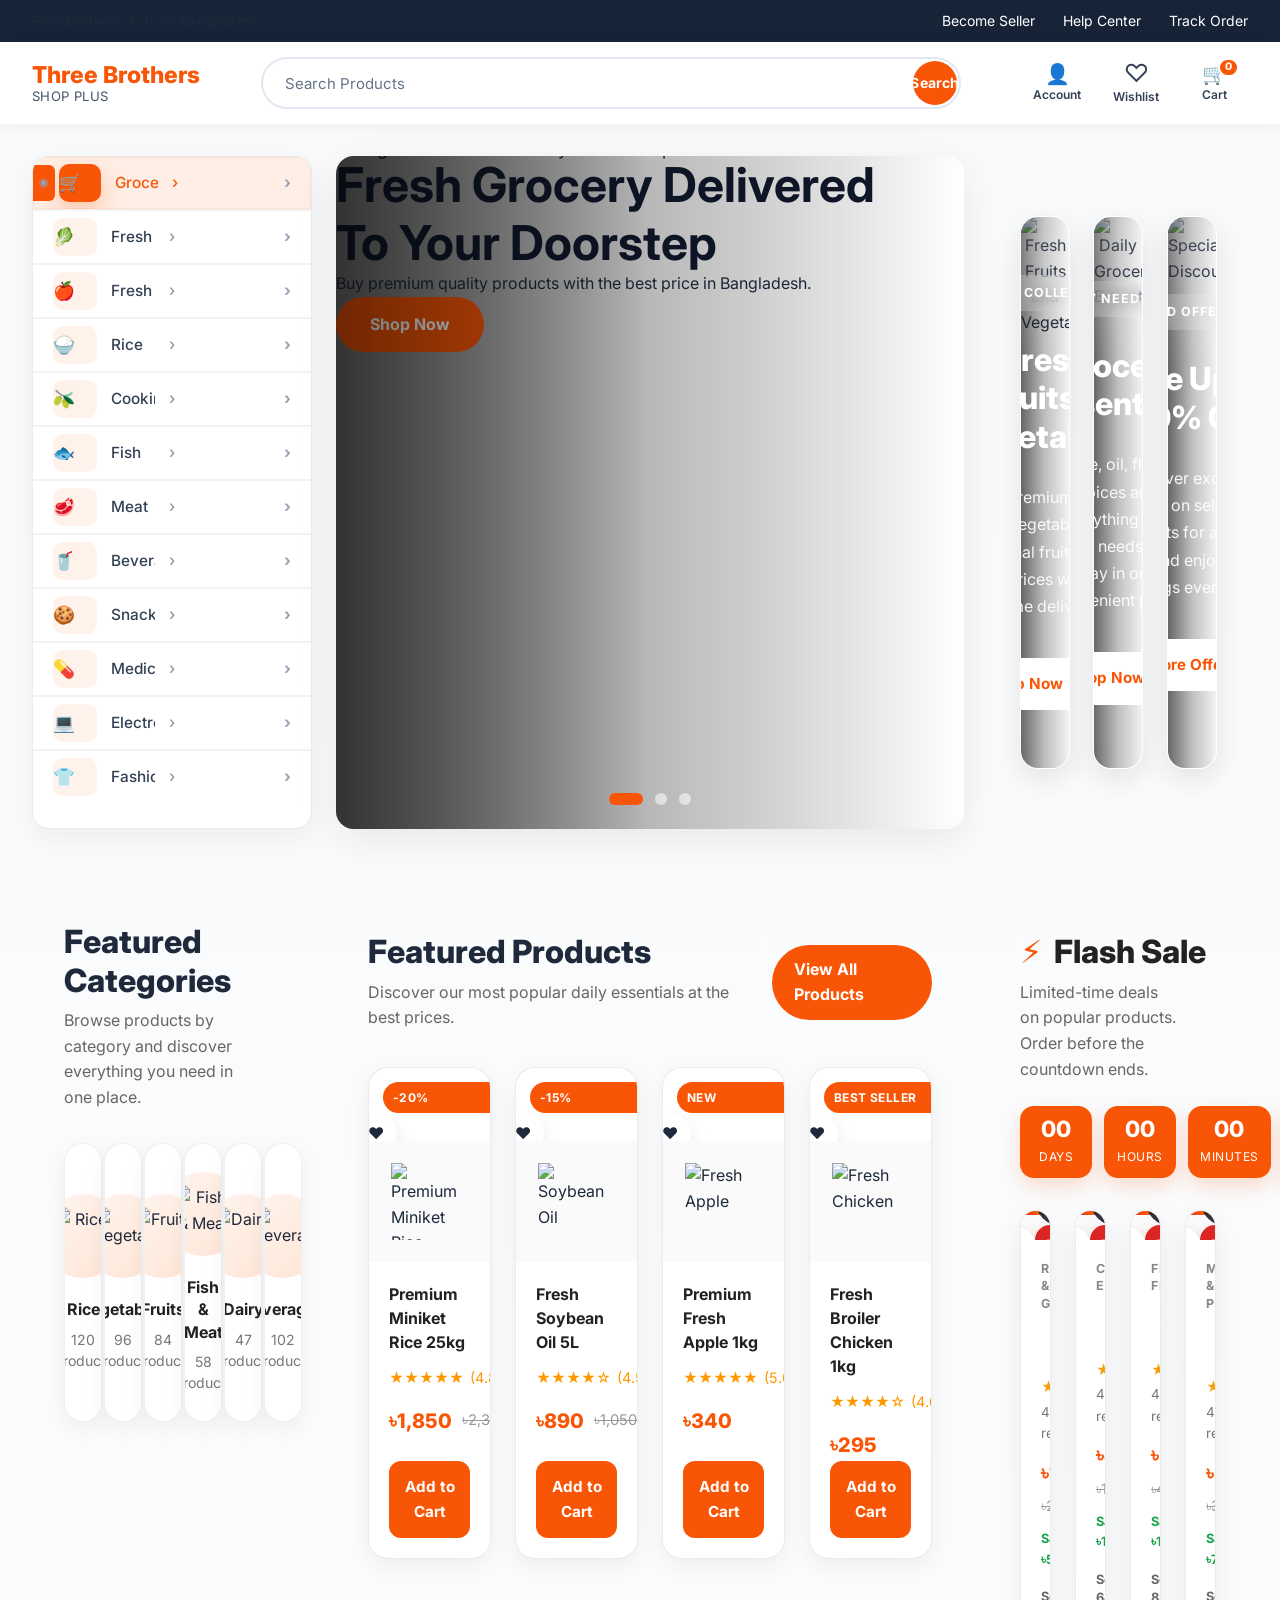
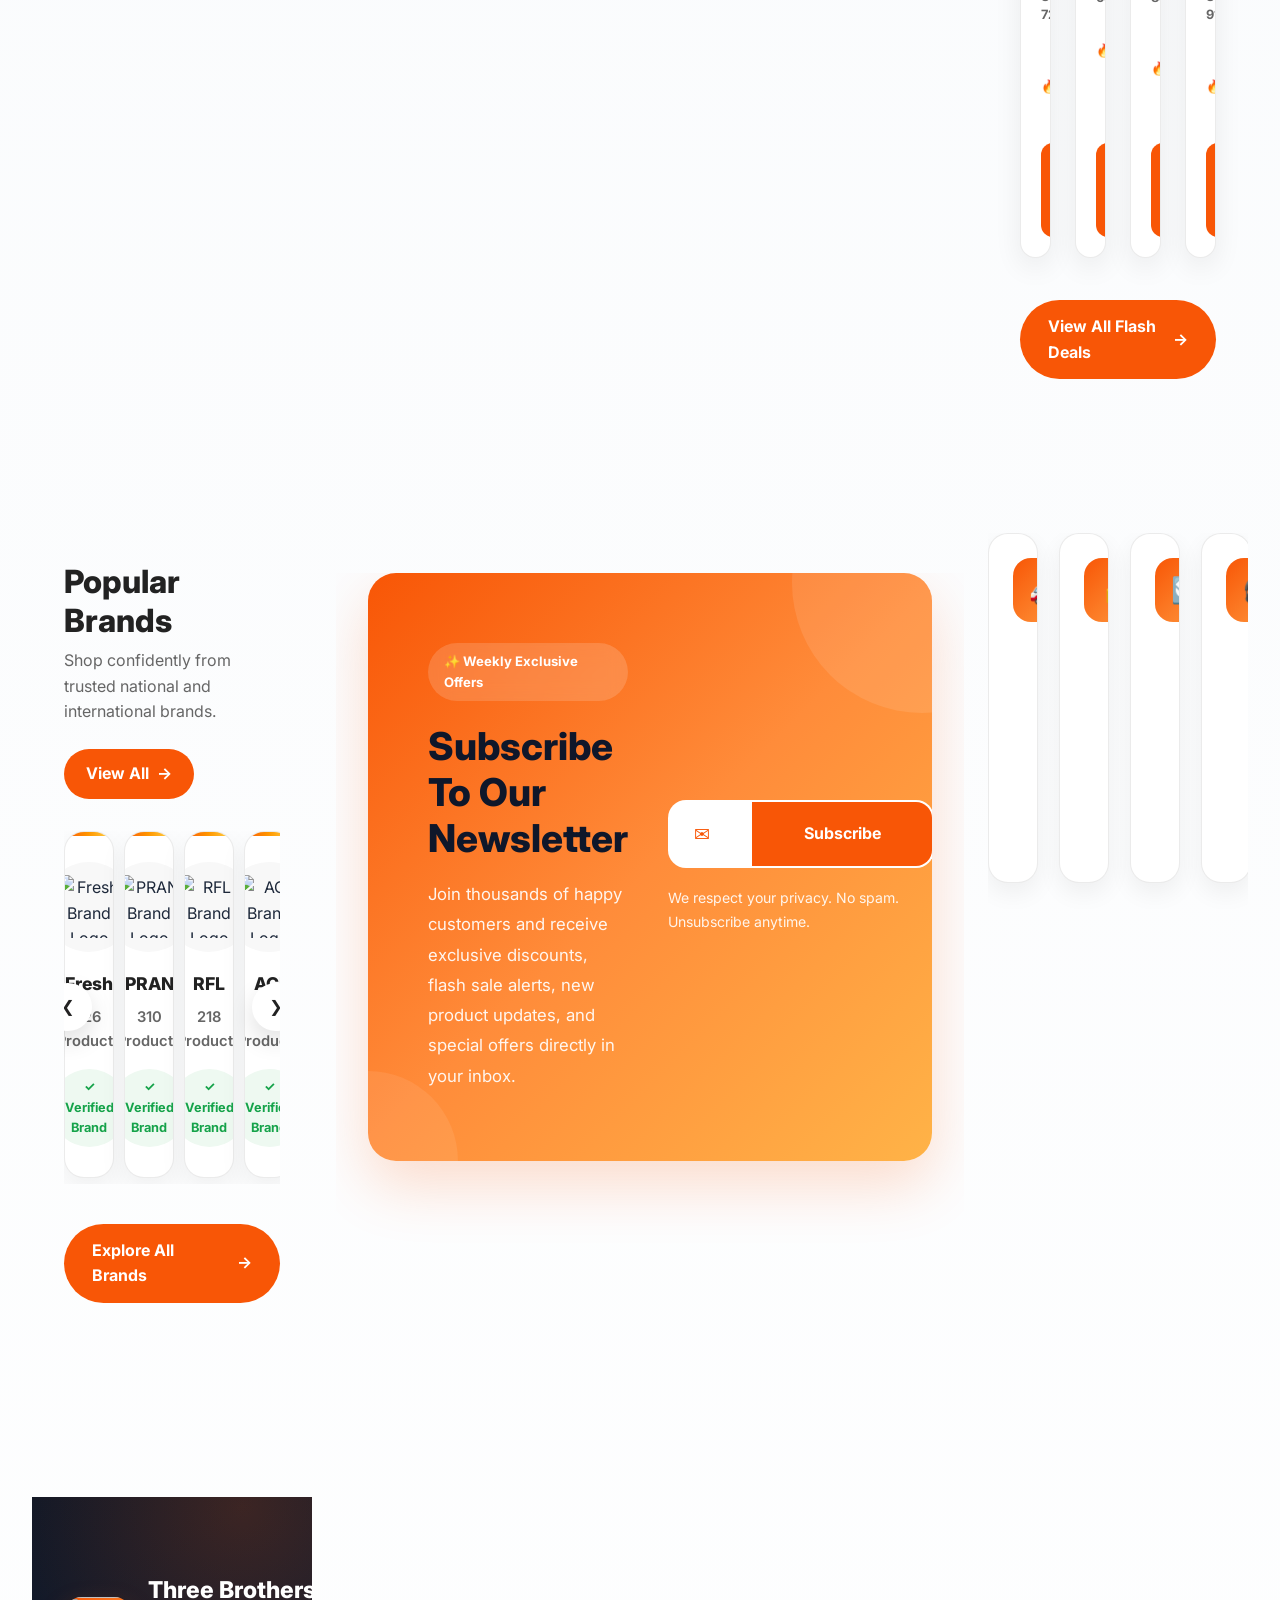
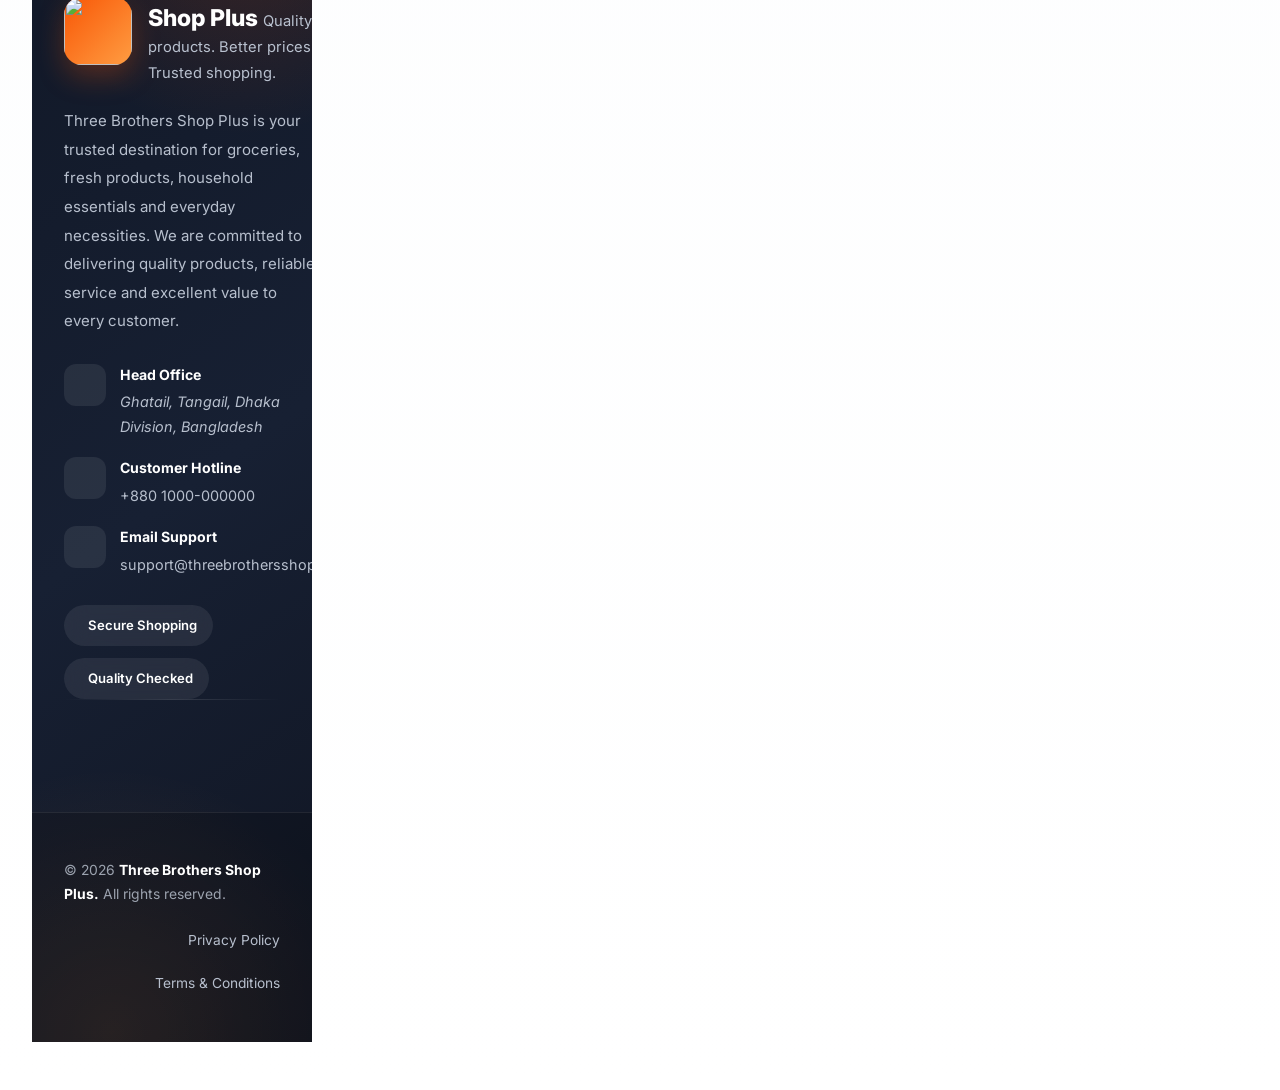
==== commit e2e88544: "module 1 lesson 11 footer.js html css" ====
--- a/index.html
+++ b/index.html
@@ -3554,586 +3554,793 @@
      FOOTER
 ========================================== -->
 
+<!-- ==========================================================
+     THREE BROTHERS SHOP PLUS V3.0
+     MODULE 1
+     LESSON 11
+     PART 11F-1
+     PROFESSIONAL FOOTER HTML
+========================================================== -->
+
 <footer
-    class="footer"
-    aria-labelledby="footer-brand-title"
->
-    <!-- Main Footer -->
-
-    <div class="footer__main">
-
-        <div class="container footer__grid">
-
-            <!-- Brand Information -->
-
-            <section class="footer__column footer__column--brand">
-
-                <a
-                    class="footer-brand"
-                    href="index.html"
-                    aria-label="Three Brothers Shop Plus home"
-                >
-                    <span
-                        class="footer-brand__primary"
-                        id="footer-brand-title"
-                    >
-                        Three Brothers
-                    </span>
-
-                    <span class="footer-brand__secondary">
-                        Shop Plus
-                    </span>
-                </a>
-
-                <p class="footer__about">
-                    Three Brothers Shop Plus is a customer-focused online
-                    marketplace offering groceries, household essentials,
-                    personal-care products and more at competitive prices.
+    class="site-footer"
+    id="site-footer"
+    aria-labelledby="footer-brand-name">
+
+    <!-- ======================================================
+         FOOTER MAIN AREA
+    ======================================================= -->
+
+    <div class="site-footer__main">
+
+        <div class="container">
+
+            <div class="site-footer__grid">
+
+                <!-- ==================================================
+                     COMPANY INFORMATION
+                =================================================== -->
+
+                <section
+                    class="site-footer__column site-footer__column--company"
+                    aria-labelledby="footer-brand-name">
+
+                    <!-- Brand Identity -->
+
+                    <a
+                        class="site-footer__brand"
+                        href="index.html"
+                        aria-label="Three Brothers Shop Plus homepage">
+
+                        <span
+                            class="site-footer__brand-logo"
+                            aria-hidden="true">
+
+                            <img
+                                src="assets/images/logo.png"
+                                alt=""
+                                width="68"
+                                height="68"
+                                loading="lazy"
+                                decoding="async">
+
+                        </span>
+
+                        <span class="site-footer__brand-content">
+
+                            <strong
+                                class="site-footer__brand-name"
+                                id="footer-brand-name">
+
+                                Three Brothers Shop Plus
+
+                            </strong>
+
+                            <span class="site-footer__brand-tagline">
+
+                                Quality products. Better prices.
+                                Trusted shopping.
+
+                            </span>
+
+                        </span>
+
+                    </a>
+
+                    <!-- Company Description -->
+
+                    <p class="site-footer__description">
+
+                        Three Brothers Shop Plus is your trusted
+                        destination for groceries, fresh products,
+                        household essentials and everyday necessities.
+                        We are committed to delivering quality products,
+                        reliable service and excellent value to every
+                        customer.
+
+                    </p>
+
+                    <!-- Company Information -->
+
+                    <div class="site-footer__info">
+
+                        <!-- Address -->
+
+                        <div class="site-footer__info-item">
+
+                            <span
+                                class="site-footer__info-icon"
+                                aria-hidden="true">
+
+                                <i class="fa-solid fa-location-dot"></i>
+
+                            </span>
+
+                            <div class="site-footer__info-content">
+
+                                <span class="site-footer__info-label">
+
+                                    Head Office
+
+                                </span>
+
+                                <address class="site-footer__info-text">
+
+                                    Ghatail, Tangail,
+                                    Dhaka Division, Bangladesh
+
+                                </address>
+
+                            </div>
+
+                        </div>
+
+                        <!-- Phone -->
+
+                        <div class="site-footer__info-item">
+
+                            <span
+                                class="site-footer__info-icon"
+                                aria-hidden="true">
+
+                                <i class="fa-solid fa-phone"></i>
+
+                            </span>
+
+                            <div class="site-footer__info-content">
+
+                                <span class="site-footer__info-label">
+
+                                    Customer Hotline
+
+                                </span>
+
+                                <p class="site-footer__info-text">
+
+                                    <a
+                                        class="site-footer__contact-link"
+                                        href="tel:+8801000000000">
+
+                                        +880 1000-000000
+
+                                    </a>
+
+                                </p>
+
+                            </div>
+
+                        </div>
+
+                        <!-- Email -->
+
+                        <div class="site-footer__info-item">
+
+                            <span
+                                class="site-footer__info-icon"
+                                aria-hidden="true">
+
+                                <i class="fa-solid fa-envelope"></i>
+
+                            </span>
+
+                            <div class="site-footer__info-content">
+
+                                <span class="site-footer__info-label">
+
+                                    Email Support
+
+                                </span>
+
+                                <p class="site-footer__info-text">
+
+                                    <a
+                                        class="site-footer__contact-link"
+                                        href="mailto:support@threebrothersshop.com">
+
+                                        support@threebrothersshop.com
+
+                                    </a>
+
+                                </p>
+
+                            </div>
+
+                        </div>
+
+                    </div>
+
+                    <!-- Trust Badges -->
+
+                    <div
+                        class="site-footer__badges"
+                        aria-label="Shopping benefits">
+
+                        <span class="site-footer__badge">
+
+                            <i
+                                class="fa-solid fa-shield-halved"
+                                aria-hidden="true">
+                            </i>
+
+                            Secure Shopping
+
+                        </span>
+
+                        <span class="site-footer__badge">
+
+                            <i
+                                class="fa-solid fa-circle-check"
+                                aria-hidden="true">
+                            </i>
+
+                            Quality Checked
+
+                        </span>
+
+                    </div>
+
+                </section>
+
+                <!-- ==================================================
+                     QUICK LINKS
+                =================================================== -->
+
+                <nav
+                    class="site-footer__column site-footer__nav"
+                    aria-labelledby="footer-quick-links-title">
+
+                    <div class="site-footer__group">
+
+                        <h2
+                            class="site-footer__heading"
+                            id="footer-quick-links-title">
+
+                            Quick Links
+
+                        </h2>
+
+                        <ul class="site-footer__links">
+
+                            <li class="site-footer__item">
+
+                                <a
+                                    class="site-footer__link site-footer__link--active"
+                                    href="index.html"
+                                    aria-current="page">
+
+                                    <span
+                                        class="site-footer__link-icon"
+                                        aria-hidden="true">
+
+                                        <i class="fa-solid fa-angle-right"></i>
+
+                                    </span>
+
+                                    Home
+
+                                </a>
+
+                            </li>
+
+                            <li class="site-footer__item">
+
+                                <a
+                                    class="site-footer__link"
+                                    href="products.html">
+
+                                    <span
+                                        class="site-footer__link-icon"
+                                        aria-hidden="true">
+
+                                        <i class="fa-solid fa-angle-right"></i>
+
+                                    </span>
+
+                                    Shop All Products
+
+                                </a>
+
+                            </li>
+
+                            <li class="site-footer__item">
+
+                                <a
+                                    class="site-footer__link"
+                                    href="categories.html">
+
+                                    <span
+                                        class="site-footer__link-icon"
+                                        aria-hidden="true">
+
+                                        <i class="fa-solid fa-angle-right"></i>
+
+                                    </span>
+
+                                    Product Categories
+
+                                </a>
+
+                            </li>
+
+                            <li class="site-footer__item">
+
+                                <a
+                                    class="site-footer__link"
+                                    href="offers.html">
+
+                                    <span
+                                        class="site-footer__link-icon"
+                                        aria-hidden="true">
+
+                                        <i class="fa-solid fa-angle-right"></i>
+
+                                    </span>
+
+                                    Special Offers
+
+                                    <span class="site-footer__link-badge">
+
+                                        Hot
+
+                                    </span>
+
+                                </a>
+
+                            </li>
+
+                            <li class="site-footer__item">
+
+                                <a
+                                    class="site-footer__link"
+                                    href="about.html">
+
+                                    <span
+                                        class="site-footer__link-icon"
+                                        aria-hidden="true">
+
+                                        <i class="fa-solid fa-angle-right"></i>
+
+                                    </span>
+
+                                    About Us
+
+                                </a>
+
+                            </li>
+
+                            <li class="site-footer__item">
+
+                                <a
+                                    class="site-footer__link"
+                                    href="contact.html">
+
+                                    <span
+                                        class="site-footer__link-icon"
+                                        aria-hidden="true">
+
+                                        <i class="fa-solid fa-angle-right"></i>
+
+                                    </span>
+
+                                    Contact Us
+
+                                </a>
+
+                            </li>
+
+                        </ul>
+
+                    </div>
+
+                </nav>
+
+                <!-- ==================================================
+                     CUSTOMER SERVICE
+                =================================================== -->
+
+                <nav
+                    class="site-footer__column site-footer__nav"
+                    aria-labelledby="footer-customer-service-title">
+
+                    <div class="site-footer__group">
+
+                        <h2
+                            class="site-footer__heading"
+                            id="footer-customer-service-title">
+
+                            Customer Service
+
+                        </h2>
+
+                        <ul class="site-footer__links">
+
+                            <li class="site-footer__item">
+
+                                <a
+                                    class="site-footer__link"
+                                    href="help-center.html">
+
+                                    <span
+                                        class="site-footer__link-icon"
+                                        aria-hidden="true">
+
+                                        <i class="fa-solid fa-angle-right"></i>
+
+                                    </span>
+
+                                    Help Center
+
+                                </a>
+
+                            </li>
+
+                            <li class="site-footer__item">
+
+                                <a
+                                    class="site-footer__link"
+                                    href="faq.html">
+
+                                    <span
+                                        class="site-footer__link-icon"
+                                        aria-hidden="true">
+
+                                        <i class="fa-solid fa-angle-right"></i>
+
+                                    </span>
+
+                                    Frequently Asked Questions
+
+                                </a>
+
+                            </li>
+
+                            <li class="site-footer__item">
+
+                                <a
+                                    class="site-footer__link"
+                                    href="shipping-policy.html">
+
+                                    <span
+                                        class="site-footer__link-icon"
+                                        aria-hidden="true">
+
+                                        <i class="fa-solid fa-angle-right"></i>
+
+                                    </span>
+
+                                    Shipping Information
+
+                                </a>
+
+                            </li>
+
+                            <li class="site-footer__item">
+
+                                <a
+                                    class="site-footer__link"
+                                    href="return-policy.html">
+
+                                    <span
+                                        class="site-footer__link-icon"
+                                        aria-hidden="true">
+
+                                        <i class="fa-solid fa-angle-right"></i>
+
+                                    </span>
+
+                                    Returns &amp; Refunds
+
+                                </a>
+
+                            </li>
+
+                            <li class="site-footer__item">
+
+                                <a
+                                    class="site-footer__link"
+                                    href="track-order.html">
+
+                                    <span
+                                        class="site-footer__link-icon"
+                                        aria-hidden="true">
+
+                                        <i class="fa-solid fa-angle-right"></i>
+
+                                    </span>
+
+                                    Track Your Order
+
+                                </a>
+
+                            </li>
+
+                            <li class="site-footer__item">
+
+                                <a
+                                    class="site-footer__link"
+                                    href="support.html">
+
+                                    <span
+                                        class="site-footer__link-icon"
+                                        aria-hidden="true">
+
+                                        <i class="fa-solid fa-angle-right"></i>
+
+                                    </span>
+
+                                    Customer Support
+
+                                </a>
+
+                            </li>
+
+                        </ul>
+
+                    </div>
+
+                </nav>
+
+                <!-- ==================================================
+                     SHOP CATEGORIES
+                =================================================== -->
+
+                <nav
+                    class="site-footer__column site-footer__nav"
+                    aria-labelledby="footer-categories-title">
+
+                    <div class="site-footer__group">
+
+                        <h2
+                            class="site-footer__heading"
+                            id="footer-categories-title">
+
+                            Shop Categories
+
+                        </h2>
+
+                        <ul class="site-footer__links">
+
+                            <li class="site-footer__item">
+
+                                <a
+                                    class="site-footer__link"
+                                    href="products.html?category=grocery">
+
+                                    <span
+                                        class="site-footer__link-icon"
+                                        aria-hidden="true">
+
+                                        <i class="fa-solid fa-angle-right"></i>
+
+                                    </span>
+
+                                    Grocery &amp; Staples
+
+                                </a>
+
+                            </li>
+
+                            <li class="site-footer__item">
+
+                                <a
+                                    class="site-footer__link"
+                                    href="products.html?category=vegetables">
+
+                                    <span
+                                        class="site-footer__link-icon"
+                                        aria-hidden="true">
+
+                                        <i class="fa-solid fa-angle-right"></i>
+
+                                    </span>
+
+                                    Fresh Vegetables
+
+                                </a>
+
+                            </li>
+
+                            <li class="site-footer__item">
+
+                                <a
+                                    class="site-footer__link"
+                                    href="products.html?category=fruits">
+
+                                    <span
+                                        class="site-footer__link-icon"
+                                        aria-hidden="true">
+
+                                        <i class="fa-solid fa-angle-right"></i>
+
+                                    </span>
+
+                                    Fresh Fruits
+
+                                </a>
+
+                            </li>
+
+                            <li class="site-footer__item">
+
+                                <a
+                                    class="site-footer__link"
+                                    href="products.html?category=beverages">
+
+                                    <span
+                                        class="site-footer__link-icon"
+                                        aria-hidden="true">
+
+                                        <i class="fa-solid fa-angle-right"></i>
+
+                                    </span>
+
+                                    Drinks &amp; Beverages
+
+                                </a>
+
+                            </li>
+
+                            <li class="site-footer__item">
+
+                                <a
+                                    class="site-footer__link"
+                                    href="products.html?category=household">
+
+                                    <span
+                                        class="site-footer__link-icon"
+                                        aria-hidden="true">
+
+                                        <i class="fa-solid fa-angle-right"></i>
+
+                                    </span>
+
+                                    Household Essentials
+
+                                </a>
+
+                            </li>
+
+                            <li class="site-footer__item">
+
+                                <a
+                                    class="site-footer__link"
+                                    href="products.html?category=personal-care">
+
+                                    <span
+                                        class="site-footer__link-icon"
+                                        aria-hidden="true">
+
+                                        <i class="fa-solid fa-angle-right"></i>
+
+                                    </span>
+
+                                    Personal Care
+
+                                </a>
+
+                            </li>
+
+                        </ul>
+
+                    </div>
+
+                </nav>
+
+                <!-- ==================================================
+                     CONTACT COLUMN PLACEHOLDER
+
+                     PART 11F-2-তে এই সম্পূর্ণ SECTION BLOCK
+                     REPLACE করা হবে।
+                =================================================== -->
+
+                <section
+                    class="site-footer__column site-footer__column--contact"
+                    aria-labelledby="footer-contact-placeholder-title"
+                    data-footer-part-two-placeholder>
+
+                    <h2
+                        class="site-footer__heading"
+                        id="footer-contact-placeholder-title">
+
+                        Stay Connected
+
+                    </h2>
+
+                    <p class="site-footer__text">
+
+                        Contact information, business hours,
+                        social media links and mobile app download
+                        options will be added in Part 11F-2.
+
+                    </p>
+
+                </section>
+
+                <!-- ==================================================
+                     END REPLACEABLE PLACEHOLDER
+                =================================================== -->
+
+            </div>
+
+            <!-- ======================================================
+                 TEMPORARY DIVIDER
+
+                 Part 11F-2-তে payment এবং security section
+                 এই divider-এর আগে যোগ করা হবে।
+            ======================================================= -->
+
+            <hr class="site-footer__divider">
+
+        </div>
+
+    </div>
+
+    <!-- ======================================================
+         TEMPORARY FOOTER BOTTOM
+
+         Part 11F-2-তে এই সম্পূর্ণ bottom block Replace করা হবে।
+    ======================================================= -->
+
+    <div class="site-footer__bottom">
+
+        <div class="container">
+
+            <div class="site-footer__bottom-inner">
+
+                <p class="site-footer__copyright">
+
+                    ©
+                    <span data-current-year>2026</span>
+
+                    <strong>Three Brothers Shop Plus.</strong>
+
+                    All rights reserved.
+
                 </p>
 
-                <address class="footer-contact">
-
-                    <ul class="footer-contact__list">
-
-                        <li class="footer-contact__item">
-
-                            <span
-                                class="footer-contact__icon"
-                                aria-hidden="true"
-                            >
-                                &#128205;
-                            </span>
-
-                            <span>
-                                Ghatail, Tangail, Bangladesh
-                            </span>
-
-                        </li>
-
-                        <li class="footer-contact__item">
-
-                            <span
-                                class="footer-contact__icon"
-                                aria-hidden="true"
-                            >
-                                &#9742;
-                            </span>
-                                <a href="tel:+8801000000000">
-                                +880 1837503372
-                            </a>
-
-                        </li>
-
-                        <li class="footer-contact__item">
-
-                            <span
-                                class="footer-contact__icon"
-                                aria-hidden="true"
-                            >
-                                &#9993;
-                            </span>
-
-                            <a href="mailto:hemam7917@gmail.com">
-                                hemam7917@gmail.com
-                            </a>
-
-                        </li>
-
-                    </ul>
-
-                </address>
-
-            </section>
-
-            <!-- Shopping Links -->
-
-            <nav
-                class="footer__column"
-                aria-labelledby="footer-shopping-title"
-            >
-                <h2
-                    class="footer__heading"
-                    id="footer-shopping-title"
-                >
-                    Shopping
-                </h2>
-
-                <ul class="footer__links">
+                <ul
+                    class="site-footer__legal"
+                    aria-label="Legal information">
 
                     <li>
-                        <a href="pages/products.html">
-                            All Products
+
+                        <a
+                            class="site-footer__legal-link"
+                            href="privacy-policy.html">
+
+                            Privacy Policy
+
                         </a>
+
                     </li>
 
                     <li>
-                        <a href="pages/category.html">
-                            Product Categories
+
+                        <a
+                            class="site-footer__legal-link"
+                            href="terms.html">
+
+                            Terms &amp; Conditions
+
                         </a>
+
                     </li>
 
-                    <li>
-                        <a href="#flash-sale-title">
-                            Flash Sale
-                        </a>
-                    </li>
-
-                    <li>
-                        <a href="#featured-products-title">
-                            Featured Products
-                        </a>
-                    </li>
-
-                    <li>
-                        <a href="pages/wishlist.html">
-                            My Wishlist
-                        </a>
-                    </li>
-
-                    <li>
-                        <a href="pages/cart.html">
-                            Shopping Cart
-                        </a>
-                    </li>
-
                 </ul>
 
-            </nav>
-
-            <!-- Customer Service -->
-
-            <nav
-                class="footer__column"
-                aria-labelledby="footer-service-title"
-            >
-                <h2
-                    class="footer__heading"
-                    id="footer-service-title"
-                >
-                    Customer Service
-                </h2>
-
-                <ul class="footer__links">
-
-                    <li>
-                        <a href="pages/contact.html">
-                            Contact Us
-                        </a>
-                    </li>
-
-                    <li>
-                        <a href="#">
-                            Help Center
-                        </a>
-                    </li>
-
-                    <li>
-                        <a href="#">
-                            Track Your Order
-                        </a>
-                    </li>
-
-                    <li>
-                        <a href="#">
-                            Delivery Information
-                        </a>
-                    </li>
-
-                    <li>
-                        <a href="#">
-                            Returns &amp; Refunds
-                        </a>
-                    </li>
-
-                    <li>
-                        <a href="#">
-                            Frequently Asked Questions
-                        </a>
-                    </li>
-
-                </ul>
-
-            </nav>
-
-            <!-- Company Links -->
-
-            <nav
-                class="footer__column"
-                aria-labelledby="footer-company-title"
-            >
-                <h2
-                    class="footer__heading"
-                    id="footer-company-title"
-                >
-                    Company
-                </h2>
-
-                <ul class="footer__links">
-
-                    <li>
-                        <a href="#">
-                            About Us
-                        </a>
-                    </li>
-
-                    <li>
-                        <a href="#">
-                            Careers
-                        </a>
-                    </li>
-
-                    <li>
-                        <a href="pages/seller.html">
-                            Become a Seller
-                        </a>
-                    </li>
-
-                    <li>
-                        <a href="#">
-                            Privacy Policy
-                        </a>
-                    </li>
-
-                    <li>
-                        <a href="#">
-                            Terms &amp; Conditions
-                        </a>
-                    </li>
-
-                    <li>
-                        <a href="#">
-                            Cookie Policy
-                        </a>
-                    </li>
-
-                </ul>
-
-            </nav>
-
-            <!-- Account Links -->
-
-            <nav
-                class="footer__column"
-                aria-labelledby="footer-account-title"
-            >
-                <h2
-                    class="footer__heading"
-                    id="footer-account-title"
-                >
-                    My Account
-                </h2>
-
-                <ul class="footer__links">
-
-                    <li>
-                        <a href="pages/login.html">
-                            Sign In
-                        </a>
-                    </li>
-
-                    <li>
-                        <a href="pages/register.html">
-                            Create Account
-                        </a>
-                    </li>
-
-                    <li>
-                        <a href="#">
-                            Order History
-                        </a>
-                    </li>
-
-                    <li>
-                        <a href="#">
-                            Saved Addresses
-                        </a>
-                    </li>
-
-                    <li>
-                        <a href="pages/wishlist.html">
-                            Wishlist
-                        </a>
-                    </li>
-
-                    <li>
-                        <a href="#">
-                            Account Settings
-                        </a>
-                    </li>
-
-                </ul>
-
-            </nav>
+            </div>
 
         </div>
 
     </div>
 
-    <!-- Footer Features -->
-
-    <div class="footer-features">
-
-        <div class="container footer-features__grid">
-
-            <article class="footer-feature">
-
-                <span
-                    class="footer-feature__icon"
-                    aria-hidden="true"
-                >
-                    &#128666;
-                </span>
-
-                <div class="footer-feature__content">
-
-                    <h2 class="footer-feature__title">
-                        Fast Delivery
-                    </h2>
-
-                    <p class="footer-feature__description">
-                        Reliable delivery across Bangladesh
-                    </p>
-
-                </div>
-
-            </article>
-
-            <article class="footer-feature">
-
-                <span
-                    class="footer-feature__icon"
-                    aria-hidden="true"
-                >
-                    &#128274;
-                </span>
-
-                <div class="footer-feature__content">
-
-                    <h2 class="footer-feature__title">
-                        Secure Payment
-                    </h2>
-
-                    <p class="footer-feature__description">
-                        Safe and protected payment process
-                    </p>
-
-                </div>
-
-            </article>
-
-            <article class="footer-feature">
-
-                <span
-                    class="footer-feature__icon"
-                    aria-hidden="true"
-                >
-                    &#8635;
-                </span>
-
-                <div class="footer-feature__content">
-
-                    <h2 class="footer-feature__title">
-                        Easy Returns
-                    </h2>
-
-                    <p class="footer-feature__description">
-                        Simple return and refund support
-                    </p>
-
-                </div>
-
-            </article>
-
-            <article class="footer-feature">
-
-                <span
-                    class="footer-feature__icon"
-                    aria-hidden="true"
-                >
-                    &#128172;
-                </span>
-
-                <div class="footer-feature__content">
-
-                    <h2 class="footer-feature__title">
-                        Customer Support
-                    </h2>
-
-                    <p class="footer-feature__description">
-                        Helpful support whenever you need it
-                    </p>
-
-                </div>
-
-            </article>
-
-        </div>
-
-    </div>
-
-    <!-- Payment and Social Area -->
-
-    <div class="footer-extras">
-
-        <div class="container footer-extras__container">
-
-            <section
-                class="footer-payment"
-                aria-labelledby="payment-methods-title"
-            >
-                <h2
-                    class="footer-extras__heading"
-                    id="payment-methods-title"
-                >
-                    We Accept
-                </h2>
-
-                <ul
-                    class="footer-payment__list"
-                    aria-label="Accepted payment methods"
-                >
-                    <li class="footer-payment__item">
-                        Cash on Delivery
-                    </li>
-
-                    <li class="footer-payment__item">
-                        bKash
-                    </li>
-
-                    <li class="footer-payment__item">
-                        Nagad
-                    </li>
-
-                    <li class="footer-payment__item">
-                        Rocket
-                    </li>
-
-                    <li class="footer-payment__item">
-                        Visa
-                    </li>
-
-                    <li class="footer-payment__item">
-                        Mastercard
-                    </li>
-                </ul>
-
-            </section>
-
-            <nav
-                class="footer-social"
-                aria-labelledby="social-links-title"
-            >
-                <h2
-                    class="footer-extras__heading"
-                    id="social-links-title"
-                >
-                    Follow Us
-                </h2>
-
-                <ul class="footer-social__list">
-
-                    <li>
-                        <a
-                            class="footer-social__link"
-                            href="#"
-                            aria-label="Follow Three Brothers Shop Plus on Facebook"
-                            rel="noopener noreferrer"
-                        >
-                            Facebook
-                        </a>
-                    </li>
-
-                    <li>
-                        <a
-                            class="footer-social__link"
-                            href="https://www.youtube.com/@EmamHossan-km1vc"
-                            aria-label="Follow Three Brothers Shop Plus on YouTube"
-                            rel="noopener noreferrer"
-                        >
-                            YouTube
-                        </a>
-                    </li>
-
-                    <li>
-                        <a
-                            class="footer-social__link"
-                            href="#"
-                            aria-label="Follow Three Brothers Shop Plus on Instagram"
-                            rel="noopener noreferrer"
-                        >
-                            Instagram
-                        </a>
-                    </li>
-
-                    <li>
-                        <a
-                            class="footer-social__link"
-                            href="#"
-                            aria-label="Follow Three Brothers Shop Plus on LinkedIn"
-                            rel="noopener noreferrer"
-                        >
-                            LinkedIn
-                        </a>
-                    </li>
-
-                </ul>
-
-            </nav>
-
-        </div>
-
-    </div>
-
-    <!-- Copyright -->
-
-    <div class="footer-bottom">
-
-        <div class="container footer-bottom__container">
-
-            <p class="footer-bottom__copyright">
-                &copy;
-                <span data-current-year>2026</span>
-                Three Brothers Shop Plus. All rights reserved.
-            </p>
-
-            <nav
-                class="footer-bottom__navigation"
-                aria-label="Legal navigation"
-            >
-                <ul class="footer-bottom__links">
-
-                    <li>
-                        <a href="#">
-                            Privacy
-                        </a>
-                    </li>
-
-                    <li>
-                        <a href="#">
-                            Terms
-                        </a>
-                    </li>
-
-                    <li>
-                        <a href="#">
-                            Accessibility
-                        </a>
-                    </li>
-
-                    <li>
-                        <a href="#">
-                            Sitemap
-                        </a>
-                    </li>
-
-                </ul>
-            </nav>
-
-        </div>
-
-    </div>
-
 </footer>
+
+<!-- ==========================================================
+     MODULE 1
+     LESSON 11
+     PART 11F-1 COMPLETE
+========================================================== -->
 
 <!-- ==========================================
      BACK TO TOP
@@ -4165,6 +4372,9 @@
 
 </div>
 
+<script src="assets/js/footer.js"></script>
+
+
 </body>
 
 </html>
--- a/assets/css/style.css
+++ b/assets/css/style.css
@@ -8654,7 +8654,7 @@
 
     -webkit-box-orient:vertical;
 
-    
+    -webkit-line-clamp:2;
 
 }
 
@@ -11960,3 +11960,2033 @@
    LESSON 10 COMPLETED
 ========================================================= */
 
+/* =========================================================
+   THREE BROTHERS SHOP PLUS V3.0
+   MODULE 1
+   LESSON 11
+   PART 11A
+   PROFESSIONAL FOOTER BASE LAYOUT
+========================================================= */
+
+/* ==========================================
+   MAIN FOOTER
+========================================== */
+
+.site-footer {
+    position: relative;
+    overflow: hidden;
+    margin-top: 90px;
+    background:
+        linear-gradient(
+            145deg,
+            #111827 0%,
+            #172033 52%,
+            #101522 100%
+        );
+    color: #d1d5db;
+    isolation: isolate;
+}
+
+/* ==========================================
+   DECORATIVE BACKGROUND
+========================================== */
+
+.site-footer::before {
+    content: "";
+    position: absolute;
+    top: -220px;
+    right: -160px;
+    z-index: -1;
+    width: 460px;
+    height: 460px;
+    border-radius: 50%;
+    background:
+        radial-gradient(
+            circle,
+            rgba(248, 86, 6, 0.18) 0%,
+            rgba(248, 86, 6, 0) 70%
+        );
+    pointer-events: none;
+}
+
+.site-footer::after {
+    content: "";
+    position: absolute;
+    bottom: -250px;
+    left: -180px;
+    z-index: -1;
+    width: 520px;
+    height: 520px;
+    border-radius: 50%;
+    background:
+        radial-gradient(
+            circle,
+            rgba(255, 157, 66, 0.12) 0%,
+            rgba(255, 157, 66, 0) 72%
+        );
+    pointer-events: none;
+}
+
+/* ==========================================
+   FOOTER MAIN AREA
+========================================== */
+
+.site-footer__main {
+    position: relative;
+    padding: 80px 0 64px;
+}
+
+/* ==========================================
+   FOOTER GRID
+========================================== */
+
+.site-footer__grid {
+    display: grid;
+    grid-template-columns:
+        minmax(260px, 1.45fr)
+        repeat(3, minmax(160px, 0.85fr))
+        minmax(230px, 1.1fr);
+    gap: 48px 36px;
+    align-items: start;
+}
+
+/* ==========================================
+   FOOTER COLUMN
+========================================== */
+
+.site-footer__column {
+    min-width: 0;
+}
+
+.site-footer__column--company {
+    max-width: 360px;
+}
+
+.site-footer__column--contact {
+    max-width: 310px;
+}
+
+/* ==========================================
+   COLUMN HEADING
+========================================== */
+
+.site-footer__heading {
+    position: relative;
+    margin: 0 0 24px;
+    padding-bottom: 14px;
+    color: #ffffff;
+    font-size: 1.05rem;
+    font-weight: 800;
+    line-height: 1.4;
+    letter-spacing: 0.01em;
+}
+
+.site-footer__heading::after {
+    content: "";
+    position: absolute;
+    bottom: 0;
+    left: 0;
+    width: 42px;
+    height: 3px;
+    border-radius: 999px;
+    background:
+        linear-gradient(
+            90deg,
+            #f85606,
+            #ff9d42
+        );
+}
+
+/* ==========================================
+   FOOTER TEXT
+========================================== */
+
+.site-footer__text {
+    margin: 0;
+    color: #aeb6c5;
+    font-size: 0.94rem;
+    line-height: 1.85;
+}
+
+/* ==========================================
+   LINK LIST BASE
+========================================== */
+
+.site-footer__list {
+    display: flex;
+    flex-direction: column;
+    gap: 14px;
+    margin: 0;
+    padding: 0;
+    list-style: none;
+}
+
+/* ==========================================
+   FOOTER LINK BASE
+========================================== */
+
+.site-footer__link {
+    position: relative;
+    display: inline-flex;
+    align-items: center;
+    gap: 9px;
+    width: fit-content;
+    color: #b8c0ce;
+    font-size: 0.93rem;
+    line-height: 1.5;
+    text-decoration: none;
+    transition:
+        color 0.25s ease,
+        transform 0.25s ease;
+}
+
+.site-footer__link::before {
+    content: "";
+    width: 0;
+    height: 2px;
+    border-radius: 999px;
+    background: #f85606;
+    transition: width 0.25s ease;
+}
+
+.site-footer__link:hover {
+    color: #ffffff;
+    transform: translateX(4px);
+}
+
+.site-footer__link:hover::before {
+    width: 12px;
+}
+
+/* ==========================================
+   FOOTER DIVIDER
+========================================== */
+
+.site-footer__divider {
+    width: 100%;
+    height: 1px;
+    margin: 0;
+    border: 0;
+    background:
+        linear-gradient(
+            90deg,
+            transparent,
+            rgba(255, 255, 255, 0.14),
+            transparent
+        );
+}
+
+/* ==========================================
+   FOOTER BOTTOM
+========================================== */
+
+.site-footer__bottom {
+    padding: 24px 0;
+    background: rgba(0, 0, 0, 0.16);
+}
+
+.site-footer__bottom-inner {
+    display: flex;
+    align-items: center;
+    justify-content: space-between;
+    gap: 24px;
+}
+
+.site-footer__copyright {
+    margin: 0;
+    color: #9ca3af;
+    font-size: 0.88rem;
+    line-height: 1.6;
+}
+
+/* ==========================================
+   LEGAL LINKS BASE
+========================================== */
+
+.site-footer__legal {
+    display: flex;
+    flex-wrap: wrap;
+    justify-content: flex-end;
+    gap: 12px 22px;
+    margin: 0;
+    padding: 0;
+    list-style: none;
+}
+
+.site-footer__legal-link {
+    color: #aeb6c5;
+    font-size: 0.86rem;
+    text-decoration: none;
+    transition: color 0.25s ease;
+}
+
+.site-footer__legal-link:hover {
+    color: #ffffff;
+}
+
+/* ==========================================
+   LARGE SCREEN
+========================================== */
+
+@media (min-width: 1400px) {
+    .site-footer__main {
+        padding-top: 96px;
+        padding-bottom: 76px;
+    }
+
+    .site-footer__grid {
+        gap: 56px 48px;
+    }
+}
+
+/* ==========================================
+   MEDIUM DESKTOP
+========================================== */
+
+@media (max-width: 1200px) {
+    .site-footer__grid {
+        grid-template-columns:
+            minmax(260px, 1.35fr)
+            repeat(2, minmax(170px, 1fr))
+            minmax(230px, 1.1fr);
+    }
+
+    .site-footer__column--contact {
+        grid-column: span 1;
+    }
+}
+
+/* ==========================================
+   TABLET
+========================================== */
+
+@media (max-width: 992px) {
+    .site-footer {
+        margin-top: 72px;
+    }
+
+    .site-footer__main {
+        padding: 64px 0 52px;
+    }
+
+    .site-footer__grid {
+        grid-template-columns: repeat(2, minmax(0, 1fr));
+        gap: 44px 34px;
+    }
+
+    .site-footer__column--company,
+    .site-footer__column--contact {
+        max-width: none;
+    }
+}
+
+/* ==========================================
+   MOBILE
+========================================== */
+
+@media (max-width: 640px) {
+    .site-footer {
+        margin-top: 60px;
+    }
+
+    .site-footer__main {
+        padding: 52px 0 42px;
+    }
+
+    .site-footer__grid {
+        grid-template-columns: 1fr;
+        gap: 34px;
+    }
+
+    .site-footer__heading {
+        margin-bottom: 20px;
+    }
+
+    .site-footer__bottom-inner {
+        flex-direction: column;
+        align-items: flex-start;
+    }
+
+    .site-footer__legal {
+        justify-content: flex-start;
+    }
+}
+
+/* ==========================================
+   SMALL MOBILE
+========================================== */
+
+@media (max-width: 420px) {
+    .site-footer__main {
+        padding-top: 44px;
+    }
+
+    .site-footer__grid {
+        gap: 30px;
+    }
+
+    .site-footer__text,
+    .site-footer__link {
+        font-size: 0.9rem;
+    }
+
+    .site-footer__legal {
+        gap: 10px 16px;
+    }
+}
+
+/* ==========================================
+   KEYBOARD ACCESSIBILITY
+========================================== */
+
+.site-footer__link:focus-visible,
+.site-footer__legal-link:focus-visible {
+    outline: 3px solid rgba(248, 86, 6, 0.45);
+    outline-offset: 4px;
+    border-radius: 4px;
+}
+
+/* ==========================================
+   TOUCH DEVICES
+========================================== */
+
+@media (hover: none) {
+    .site-footer__link:hover {
+        transform: none;
+    }
+}
+
+/* ==========================================
+   REDUCED MOTION
+========================================== */
+
+@media (prefers-reduced-motion: reduce) {
+    .site-footer *,
+    .site-footer::before,
+    .site-footer::after {
+        animation: none !important;
+        transition: none !important;
+        scroll-behavior: auto !important;
+    }
+}
+
+/* =========================================================
+   MODULE 1
+   LESSON 11
+   PART 11A COMPLETE
+========================================================= */
+
+/* =========================================================
+   MODULE 1
+   LESSON 11
+   PART 11B
+   COMPANY INFORMATION + BRAND IDENTITY
+========================================================= */
+
+/* ==========================================
+   BRAND
+========================================== */
+
+.site-footer__brand{
+
+    display:flex;
+
+    align-items:center;
+
+    gap:16px;
+
+    margin-bottom:22px;
+
+}
+
+/* ==========================================
+   BRAND LOGO
+========================================== */
+
+.site-footer__brand-logo{
+
+    display:flex;
+
+    align-items:center;
+
+    justify-content:center;
+
+    flex-shrink:0;
+
+    width:68px;
+
+    height:68px;
+
+    border-radius:18px;
+
+    background:
+        linear-gradient(
+            135deg,
+            #f85606,
+            #ff9d42
+        );
+
+    overflow:hidden;
+
+    box-shadow:
+        0 12px 28px rgba(248,86,6,.28);
+
+}
+
+.site-footer__brand-logo img{
+
+    width:100%;
+
+    height:100%;
+
+    object-fit:cover;
+
+}
+
+/* ==========================================
+   BRAND NAME
+========================================== */
+
+.site-footer__brand-name{
+
+    margin:0;
+
+    color:#ffffff;
+
+    font-size:1.45rem;
+
+    font-weight:800;
+
+    line-height:1.2;
+
+}
+
+.site-footer__brand-tagline{
+
+    margin-top:6px;
+
+    color:#b9c1cf;
+
+    font-size:.92rem;
+
+    line-height:1.6;
+
+}
+
+/* ==========================================
+   COMPANY DESCRIPTION
+========================================== */
+
+.site-footer__description{
+
+    margin:0 0 28px;
+
+    color:#b7bfcd;
+
+    line-height:1.9;
+
+    font-size:.94rem;
+
+}
+
+/* ==========================================
+   COMPANY INFO LIST
+========================================== */
+
+.site-footer__info{
+
+    display:flex;
+
+    flex-direction:column;
+
+    gap:18px;
+
+}
+
+.site-footer__info-item{
+
+    display:flex;
+
+    align-items:flex-start;
+
+    gap:14px;
+
+}
+
+/* ==========================================
+   INFO ICON
+========================================== */
+
+.site-footer__info-icon{
+
+    display:flex;
+
+    align-items:center;
+
+    justify-content:center;
+
+    width:42px;
+
+    height:42px;
+
+    flex-shrink:0;
+
+    border-radius:12px;
+
+    background:
+        rgba(255,255,255,.08);
+
+    color:#f85606;
+
+    font-size:1rem;
+
+}
+
+/* ==========================================
+   INFO CONTENT
+========================================== */
+
+.site-footer__info-content{
+
+    flex:1;
+
+}
+
+.site-footer__info-label{
+
+    display:block;
+
+    margin-bottom:4px;
+
+    color:#ffffff;
+
+    font-size:.88rem;
+
+    font-weight:700;
+
+}
+
+.site-footer__info-text{
+
+    margin:0;
+
+    color:#b7bfcd;
+
+    font-size:.9rem;
+
+    line-height:1.7;
+
+}
+
+/* ==========================================
+   CONTACT LINK
+========================================== */
+
+.site-footer__contact-link{
+
+    color:#b7bfcd;
+
+    text-decoration:none;
+
+    transition:
+        color .25s ease;
+
+}
+
+.site-footer__contact-link:hover{
+
+    color:#ffffff;
+
+}
+
+/* ==========================================
+   TRUST BADGES
+========================================== */
+
+.site-footer__badges{
+
+    display:flex;
+
+    flex-wrap:wrap;
+
+    gap:12px;
+
+    margin-top:28px;
+
+}
+
+.site-footer__badge{
+
+    display:inline-flex;
+
+    align-items:center;
+
+    gap:8px;
+
+    padding:10px 16px;
+
+    border-radius:999px;
+
+    background:
+        rgba(255,255,255,.08);
+
+    color:#ffffff;
+
+    font-size:.82rem;
+
+    font-weight:600;
+
+    backdrop-filter:blur(12px);
+
+    -webkit-backdrop-filter:blur(12px);
+
+    transition:
+        transform .25s ease,
+        background .25s ease;
+
+}
+
+.site-footer__badge:hover{
+
+    transform:translateY(-2px);
+
+    background:
+        rgba(255,255,255,.14);
+
+}
+
+/* ==========================================
+   DARK MODE
+========================================== */
+
+@media (prefers-color-scheme:dark){
+
+.site-footer__brand-logo{
+
+box-shadow:
+0 14px 30px rgba(0,0,0,.40);
+
+}
+
+.site-footer__badge{
+
+background:
+rgba(255,255,255,.06);
+
+}
+
+}
+
+/* ==========================================
+   TABLET
+========================================== */
+
+@media (max-width:992px){
+
+.site-footer__brand{
+
+align-items:flex-start;
+
+}
+
+}
+
+/* ==========================================
+   MOBILE
+========================================== */
+
+@media (max-width:640px){
+
+.site-footer__brand{
+
+flex-direction:column;
+
+align-items:flex-start;
+
+}
+
+.site-footer__brand-logo{
+
+width:60px;
+
+height:60px;
+
+}
+
+.site-footer__brand-name{
+
+font-size:1.3rem;
+
+}
+
+.site-footer__badges{
+
+margin-top:22px;
+
+}
+
+}
+
+/* ==========================================
+   HIGH CONTRAST
+========================================== */
+
+@media (prefers-contrast:more){
+
+.site-footer__badge{
+
+border:2px solid #ffffff;
+
+}
+
+.site-footer__brand-logo{
+
+border:2px solid #ffffff;
+
+}
+
+}
+
+/* ==========================================
+   REDUCED MOTION
+========================================== */
+
+@media (prefers-reduced-motion:reduce){
+
+.site-footer__badge,
+.site-footer__brand-logo{
+
+transition:none !important;
+
+transform:none !important;
+
+}
+
+}
+
+/* =========================================================
+   MODULE 1
+   LESSON 11
+   PART 11B COMPLETE
+========================================================= */
+
+/* =========================================================
+   MODULE 1
+   LESSON 11
+   PART 11C
+   PROFESSIONAL FOOTER LINK COLUMNS
+========================================================= */
+
+/* ==========================================
+   FOOTER NAVIGATION
+========================================== */
+
+.site-footer__nav{
+
+    display:flex;
+
+    flex-direction:column;
+
+    gap:22px;
+
+}
+
+/* ==========================================
+   LINK GROUP
+========================================== */
+
+.site-footer__group{
+
+    display:flex;
+
+    flex-direction:column;
+
+}
+
+/* ==========================================
+   LINK LIST
+========================================== */
+
+.site-footer__links{
+
+    display:flex;
+
+    flex-direction:column;
+
+    gap:14px;
+
+    margin:0;
+
+    padding:0;
+
+    list-style:none;
+
+}
+
+/* ==========================================
+   LINK ITEM
+========================================== */
+
+.site-footer__item{
+
+    margin:0;
+
+}
+
+/* ==========================================
+   LINK
+========================================== */
+
+.site-footer__link{
+
+    display:inline-flex;
+
+    align-items:center;
+
+    gap:10px;
+
+    color:#b8c0ce;
+
+    text-decoration:none;
+
+    font-size:.93rem;
+
+    line-height:1.7;
+
+    transition:
+        color .25s ease,
+        transform .25s ease;
+
+}
+
+/* ==========================================
+   LINK ICON
+========================================== */
+
+.site-footer__link-icon{
+
+    display:inline-flex;
+
+    align-items:center;
+
+    justify-content:center;
+
+    width:18px;
+
+    color:#f85606;
+
+    font-size:.8rem;
+
+    transition:
+        transform .25s ease;
+
+}
+
+/* ==========================================
+   LINK HOVER
+========================================== */
+
+.site-footer__link:hover{
+
+    color:#ffffff;
+
+    transform:translateX(5px);
+
+}
+
+.site-footer__link:hover
+.site-footer__link-icon{
+
+    transform:translateX(3px);
+
+}
+
+/* ==========================================
+   ACTIVE LINK
+========================================== */
+
+.site-footer__link--active{
+
+    color:#ffffff;
+
+    font-weight:600;
+
+}
+
+/* ==========================================
+   COLUMN SEPARATOR
+========================================== */
+
+.site-footer__group + .site-footer__group{
+
+    margin-top:6px;
+
+}
+
+/* ==========================================
+   SECTION LABEL
+========================================== */
+
+.site-footer__label{
+
+    display:inline-block;
+
+    margin-bottom:18px;
+
+    color:#ffffff;
+
+    font-size:1rem;
+
+    font-weight:700;
+
+    letter-spacing:.02em;
+
+}
+
+/* ==========================================
+   LINK BADGE
+========================================== */
+
+.site-footer__link-badge{
+
+    display:inline-flex;
+
+    align-items:center;
+
+    justify-content:center;
+
+    min-width:42px;
+
+    padding:2px 8px;
+
+    margin-left:8px;
+
+    border-radius:999px;
+
+    background:#f85606;
+
+    color:#ffffff;
+
+    font-size:.7rem;
+
+    font-weight:700;
+
+    line-height:1.4;
+
+}
+
+/* ==========================================
+   FOCUS
+========================================== */
+
+.site-footer__link:focus-visible{
+
+    outline:3px solid rgba(248,86,6,.35);
+
+    outline-offset:4px;
+
+    border-radius:4px;
+
+}
+
+/* ==========================================
+   DARK MODE
+========================================== */
+
+@media (prefers-color-scheme:dark){
+
+.site-footer__link{
+
+color:#bfc7d5;
+
+}
+
+.site-footer__link:hover{
+
+color:#ffffff;
+
+}
+
+}
+
+/* ==========================================
+   TABLET
+========================================== */
+
+@media (max-width:992px){
+
+.site-footer__nav{
+
+gap:18px;
+
+}
+
+.site-footer__links{
+
+gap:12px;
+
+}
+
+}
+
+/* ==========================================
+   MOBILE
+========================================== */
+
+@media (max-width:640px){
+
+.site-footer__label{
+
+margin-bottom:14px;
+
+}
+
+.site-footer__link{
+
+font-size:.91rem;
+
+}
+
+}
+
+/* ==========================================
+   HIGH CONTRAST
+========================================== */
+
+@media (prefers-contrast:more){
+
+.site-footer__link{
+
+text-decoration:underline;
+
+}
+
+.site-footer__link-badge{
+
+border:2px solid #ffffff;
+
+}
+
+}
+
+/* ==========================================
+   REDUCED MOTION
+========================================== */
+
+@media (prefers-reduced-motion:reduce){
+
+.site-footer__link,
+.site-footer__link-icon{
+
+transition:none !important;
+
+transform:none !important;
+
+}
+
+}
+
+/* =========================================================
+   MODULE 1
+   LESSON 11
+   PART 11C COMPLETE
+========================================================= */
+
+/* =========================================================
+   THREE BROTHERS SHOP PLUS V3.0
+   MODULE 1
+   LESSON 11
+   PART 11D
+   CONTACT + SOCIAL + APP DOWNLOAD
+========================================================= */
+
+/* ==========================================
+   CONTACT BLOCK
+========================================== */
+
+.site-footer__contact {
+    display: flex;
+    flex-direction: column;
+    gap: 18px;
+}
+
+/* ==========================================
+   CONTACT ITEM
+========================================== */
+
+.site-footer__contact-item {
+    display: flex;
+    align-items: flex-start;
+    gap: 14px;
+}
+
+/* ==========================================
+   CONTACT ICON
+========================================== */
+
+.site-footer__contact-icon {
+    display: inline-flex;
+    align-items: center;
+    justify-content: center;
+    flex-shrink: 0;
+    width: 44px;
+    height: 44px;
+    border: 1px solid rgba(255, 255, 255, 0.08);
+    border-radius: 13px;
+    background: rgba(255, 255, 255, 0.07);
+    color: #ff7b32;
+    font-size: 1rem;
+    transition:
+        background 0.25s ease,
+        color 0.25s ease,
+        transform 0.25s ease,
+        border-color 0.25s ease;
+}
+
+.site-footer__contact-item:hover .site-footer__contact-icon {
+    border-color: rgba(248, 86, 6, 0.35);
+    background: rgba(248, 86, 6, 0.16);
+    color: #ffffff;
+    transform: translateY(-2px);
+}
+
+/* ==========================================
+   CONTACT CONTENT
+========================================== */
+
+.site-footer__contact-content {
+    min-width: 0;
+    flex: 1;
+}
+
+.site-footer__contact-label {
+    display: block;
+    margin-bottom: 4px;
+    color: #ffffff;
+    font-size: 0.84rem;
+    font-weight: 700;
+    line-height: 1.5;
+}
+
+.site-footer__contact-text {
+    margin: 0;
+    color: #b7bfcd;
+    font-size: 0.9rem;
+    line-height: 1.7;
+    overflow-wrap: anywhere;
+}
+
+/* ==========================================
+   CONTACT LINKS
+========================================== */
+
+.site-footer__contact-link {
+    color: #b7bfcd;
+    text-decoration: none;
+    transition:
+        color 0.25s ease,
+        text-decoration-color 0.25s ease;
+}
+
+.site-footer__contact-link:hover {
+    color: #ffffff;
+    text-decoration: underline;
+    text-decoration-color: #f85606;
+    text-underline-offset: 4px;
+}
+
+/* ==========================================
+   BUSINESS HOURS
+========================================== */
+
+.site-footer__hours {
+    display: grid;
+    gap: 8px;
+    margin: 4px 0 0;
+    padding: 16px;
+    border: 1px solid rgba(255, 255, 255, 0.08);
+    border-radius: 14px;
+    background: rgba(255, 255, 255, 0.05);
+}
+
+.site-footer__hours-row {
+    display: flex;
+    align-items: center;
+    justify-content: space-between;
+    gap: 16px;
+    color: #b7bfcd;
+    font-size: 0.86rem;
+    line-height: 1.5;
+}
+
+.site-footer__hours-day {
+    color: #ffffff;
+    font-weight: 600;
+}
+
+.site-footer__hours-time {
+    text-align: right;
+}
+
+/* ==========================================
+   SOCIAL SECTION
+========================================== */
+
+.site-footer__social {
+    margin-top: 28px;
+}
+
+.site-footer__social-title {
+    margin: 0 0 14px;
+    color: #ffffff;
+    font-size: 0.92rem;
+    font-weight: 700;
+}
+
+.site-footer__social-list {
+    display: flex;
+    flex-wrap: wrap;
+    gap: 12px;
+    margin: 0;
+    padding: 0;
+    list-style: none;
+}
+
+/* ==========================================
+   SOCIAL LINK
+========================================== */
+
+.site-footer__social-link {
+    position: relative;
+    display: inline-flex;
+    align-items: center;
+    justify-content: center;
+    width: 44px;
+    height: 44px;
+    overflow: hidden;
+    border: 1px solid rgba(255, 255, 255, 0.09);
+    border-radius: 13px;
+    background: rgba(255, 255, 255, 0.07);
+    color: #ffffff;
+    font-size: 1rem;
+    text-decoration: none;
+    transition:
+        background 0.25s ease,
+        border-color 0.25s ease,
+        transform 0.25s ease,
+        box-shadow 0.25s ease;
+}
+
+.site-footer__social-link::before {
+    content: "";
+    position: absolute;
+    inset: 0;
+    background:
+        linear-gradient(
+            135deg,
+            #f85606,
+            #ff9d42
+        );
+    opacity: 0;
+    transition: opacity 0.25s ease;
+}
+
+.site-footer__social-link i,
+.site-footer__social-link svg,
+.site-footer__social-link span {
+    position: relative;
+    z-index: 1;
+}
+
+.site-footer__social-link:hover {
+    border-color: transparent;
+    transform: translateY(-4px);
+    box-shadow: 0 12px 24px rgba(248, 86, 6, 0.22);
+}
+
+.site-footer__social-link:hover::before {
+    opacity: 1;
+}
+
+/* ==========================================
+   APP DOWNLOAD SECTION
+========================================== */
+
+.site-footer__apps {
+    margin-top: 30px;
+}
+
+.site-footer__apps-title {
+    margin: 0 0 8px;
+    color: #ffffff;
+    font-size: 0.95rem;
+    font-weight: 800;
+}
+
+.site-footer__apps-description {
+    margin: 0 0 16px;
+    color: #aeb6c5;
+    font-size: 0.86rem;
+    line-height: 1.65;
+}
+
+.site-footer__app-list {
+    display: flex;
+    flex-wrap: wrap;
+    gap: 12px;
+}
+
+/* ==========================================
+   APP BUTTON
+========================================== */
+
+.site-footer__app-link {
+    display: inline-flex;
+    align-items: center;
+    gap: 11px;
+    min-width: 152px;
+    padding: 10px 14px;
+    border: 1px solid rgba(255, 255, 255, 0.12);
+    border-radius: 13px;
+    background: rgba(0, 0, 0, 0.22);
+    color: #ffffff;
+    text-decoration: none;
+    transition:
+        border-color 0.25s ease,
+        background 0.25s ease,
+        transform 0.25s ease,
+        box-shadow 0.25s ease;
+}
+
+.site-footer__app-link:hover {
+    border-color: rgba(248, 86, 6, 0.5);
+    background: rgba(248, 86, 6, 0.12);
+    transform: translateY(-3px);
+    box-shadow: 0 12px 22px rgba(0, 0, 0, 0.22);
+}
+
+/* ==========================================
+   APP ICON
+========================================== */
+
+.site-footer__app-icon {
+    display: inline-flex;
+    align-items: center;
+    justify-content: center;
+    flex-shrink: 0;
+    width: 30px;
+    height: 30px;
+    font-size: 1.5rem;
+}
+
+/* ==========================================
+   APP TEXT
+========================================== */
+
+.site-footer__app-content {
+    display: flex;
+    flex-direction: column;
+    line-height: 1.15;
+}
+
+.site-footer__app-small {
+    color: #c5ccd7;
+    font-size: 0.66rem;
+    font-weight: 500;
+    text-transform: uppercase;
+    letter-spacing: 0.04em;
+}
+
+.site-footer__app-name {
+    margin-top: 4px;
+    color: #ffffff;
+    font-size: 0.94rem;
+    font-weight: 800;
+}
+
+/* ==========================================
+   MAP LINK
+========================================== */
+
+.site-footer__map-link {
+    display: inline-flex;
+    align-items: center;
+    gap: 9px;
+    width: fit-content;
+    margin-top: 18px;
+    color: #ff9d6a;
+    font-size: 0.88rem;
+    font-weight: 700;
+    text-decoration: none;
+    transition:
+        color 0.25s ease,
+        gap 0.25s ease;
+}
+
+.site-footer__map-link:hover {
+    gap: 13px;
+    color: #ffffff;
+}
+
+/* ==========================================
+   KEYBOARD ACCESSIBILITY
+========================================== */
+
+.site-footer__contact-link:focus-visible,
+.site-footer__social-link:focus-visible,
+.site-footer__app-link:focus-visible,
+.site-footer__map-link:focus-visible {
+    outline: 3px solid rgba(248, 86, 6, 0.5);
+    outline-offset: 4px;
+}
+
+/* ==========================================
+   TABLET
+========================================== */
+
+@media (max-width: 992px) {
+    .site-footer__contact {
+        gap: 16px;
+    }
+
+    .site-footer__social {
+        margin-top: 24px;
+    }
+
+    .site-footer__apps {
+        margin-top: 26px;
+    }
+}
+
+/* ==========================================
+   MOBILE
+========================================== */
+
+@media (max-width: 640px) {
+    .site-footer__contact-icon {
+        width: 42px;
+        height: 42px;
+    }
+
+    .site-footer__hours {
+        padding: 14px;
+    }
+
+    .site-footer__app-list {
+        flex-direction: column;
+        align-items: stretch;
+    }
+
+    .site-footer__app-link {
+        width: 100%;
+        min-width: 0;
+    }
+}
+
+/* ==========================================
+   SMALL MOBILE
+========================================== */
+
+@media (max-width: 420px) {
+    .site-footer__hours-row {
+        align-items: flex-start;
+        flex-direction: column;
+        gap: 3px;
+    }
+
+    .site-footer__hours-time {
+        text-align: left;
+    }
+
+    .site-footer__social-link {
+        width: 42px;
+        height: 42px;
+    }
+}
+
+/* ==========================================
+   TOUCH DEVICES
+========================================== */
+
+@media (hover: none) {
+    .site-footer__contact-item:hover
+    .site-footer__contact-icon,
+    .site-footer__social-link:hover,
+    .site-footer__app-link:hover {
+        transform: none;
+    }
+}
+
+/* ==========================================
+   HIGH CONTRAST
+========================================== */
+
+@media (prefers-contrast: more) {
+    .site-footer__contact-icon,
+    .site-footer__hours,
+    .site-footer__social-link,
+    .site-footer__app-link {
+        border: 2px solid #ffffff;
+    }
+
+    .site-footer__contact-link,
+    .site-footer__map-link {
+        text-decoration: underline;
+    }
+}
+
+/* ==========================================
+   REDUCED MOTION
+========================================== */
+
+@media (prefers-reduced-motion: reduce) {
+    .site-footer__contact-icon,
+    .site-footer__contact-link,
+    .site-footer__social-link,
+    .site-footer__social-link::before,
+    .site-footer__app-link,
+    .site-footer__map-link {
+        transition: none !important;
+        transform: none !important;
+    }
+}
+
+/* =========================================================
+   MODULE 1
+   LESSON 11
+   PART 11D COMPLETE
+========================================================= */
+
+/* =========================================================
+   THREE BROTHERS SHOP PLUS V3.0
+   MODULE 1
+   LESSON 11
+   PART 11E
+   PAYMENT + SECURITY + COPYRIGHT
+========================================================= */
+
+/* ==========================================
+   PAYMENT SECTION
+========================================== */
+
+.site-footer__payments{
+
+    margin-top:42px;
+
+    padding-top:32px;
+
+    border-top:1px solid rgba(255,255,255,.08);
+
+}
+
+.site-footer__payments-header{
+
+    display:flex;
+
+    align-items:center;
+
+    justify-content:space-between;
+
+    gap:24px;
+
+    margin-bottom:24px;
+
+    flex-wrap:wrap;
+
+}
+
+.site-footer__payments-title{
+
+    margin:0;
+
+    color:#ffffff;
+
+    font-size:1rem;
+
+    font-weight:800;
+
+}
+
+.site-footer__payments-description{
+
+    margin-top:6px;
+
+    color:#aeb6c5;
+
+    font-size:.88rem;
+
+    line-height:1.6;
+
+}
+
+/* ==========================================
+   PAYMENT METHODS
+========================================== */
+
+.site-footer__payment-list{
+
+    display:flex;
+
+    flex-wrap:wrap;
+
+    gap:14px;
+
+    margin:0;
+
+    padding:0;
+
+    list-style:none;
+
+}
+
+.site-footer__payment-item{
+
+    display:flex;
+
+}
+
+.site-footer__payment-card{
+
+    display:flex;
+
+    align-items:center;
+
+    justify-content:center;
+
+    min-width:74px;
+
+    height:48px;
+
+    padding:10px 16px;
+
+    border:1px solid rgba(255,255,255,.08);
+
+    border-radius:14px;
+
+    background:rgba(255,255,255,.05);
+
+    transition:
+        transform .25s ease,
+        border-color .25s ease,
+        background .25s ease,
+        box-shadow .25s ease;
+
+}
+
+.site-footer__payment-card img{
+
+    max-width:42px;
+
+    max-height:24px;
+
+    object-fit:contain;
+
+}
+
+.site-footer__payment-card:hover{
+
+    transform:translateY(-3px);
+
+    border-color:rgba(248,86,6,.45);
+
+    background:rgba(248,86,6,.12);
+
+    box-shadow:
+        0 12px 22px rgba(248,86,6,.15);
+
+}
+
+/* ==========================================
+   SECURITY BADGES
+========================================== */
+
+.site-footer__security{
+
+    display:flex;
+
+    flex-wrap:wrap;
+
+    gap:14px;
+
+    margin-top:28px;
+
+}
+
+.site-footer__security-item{
+
+    display:inline-flex;
+
+    align-items:center;
+
+    gap:10px;
+
+    padding:12px 18px;
+
+    border-radius:999px;
+
+    background:rgba(255,255,255,.06);
+
+    border:1px solid rgba(255,255,255,.08);
+
+    color:#ffffff;
+
+    font-size:.86rem;
+
+    font-weight:600;
+
+    transition:
+        background .25s ease,
+        transform .25s ease;
+
+}
+
+.site-footer__security-item:hover{
+
+    transform:translateY(-2px);
+
+    background:rgba(248,86,6,.15);
+
+}
+
+.site-footer__security-icon{
+
+    color:#ff9d42;
+
+    font-size:1rem;
+
+}
+
+/* ==========================================
+   COPYRIGHT BAR
+========================================== */
+
+.site-footer__bottom{
+
+    margin-top:48px;
+
+    border-top:1px solid rgba(255,255,255,.08);
+
+    background:rgba(0,0,0,.18);
+
+}
+
+.site-footer__bottom-inner{
+
+    display:flex;
+
+    align-items:center;
+
+    justify-content:space-between;
+
+    gap:20px;
+
+    padding:22px 0;
+
+    flex-wrap:wrap;
+
+}
+
+.site-footer__copyright{
+
+    margin:0;
+
+    color:#9ca3af;
+
+    font-size:.87rem;
+
+    line-height:1.7;
+
+}
+
+.site-footer__copyright strong{
+
+    color:#ffffff;
+
+    font-weight:700;
+
+}
+
+/* ==========================================
+   LEGAL LINKS
+========================================== */
+
+.site-footer__legal{
+
+    display:flex;
+
+    align-items:center;
+
+    flex-wrap:wrap;
+
+    gap:18px;
+
+    margin:0;
+
+    padding:0;
+
+    list-style:none;
+
+}
+
+.site-footer__legal-link{
+
+    color:#b7bfcd;
+
+    font-size:.86rem;
+
+    text-decoration:none;
+
+    transition:
+        color .25s ease;
+
+}
+
+.site-footer__legal-link:hover{
+
+    color:#ffffff;
+
+}
+
+/* ==========================================
+   FOCUS
+========================================== */
+
+.site-footer__payment-card:focus-visible,
+.site-footer__security-item:focus-visible,
+.site-footer__legal-link:focus-visible{
+
+    outline:3px solid rgba(248,86,6,.40);
+
+    outline-offset:4px;
+
+}
+
+/* ==========================================
+   DARK MODE
+========================================== */
+
+@media (prefers-color-scheme:dark){
+
+.site-footer__payment-card{
+
+background:rgba(255,255,255,.04);
+
+}
+
+.site-footer__security-item{
+
+background:rgba(255,255,255,.05);
+
+}
+
+}
+
+/* ==========================================
+   TABLET
+========================================== */
+
+@media (max-width:992px){
+
+.site-footer__payments-header{
+
+flex-direction:column;
+
+align-items:flex-start;
+
+}
+
+}
+
+/* ==========================================
+   MOBILE
+========================================== */
+
+@media (max-width:640px){
+
+.site-footer__payment-list{
+
+gap:10px;
+
+}
+
+.site-footer__payment-card{
+
+min-width:64px;
+
+height:44px;
+
+}
+
+.site-footer__bottom-inner{
+
+flex-direction:column;
+
+align-items:flex-start;
+
+}
+
+.site-footer__legal{
+
+gap:12px;
+
+}
+
+}
+
+/* ==========================================
+   HIGH CONTRAST
+========================================== */
+
+@media (prefers-contrast:more){
+
+.site-footer__payment-card,
+.site-footer__security-item{
+
+border:2px solid #ffffff;
+
+}
+
+}
+
+/* ==========================================
+   TOUCH DEVICES
+========================================== */
+
+@media (hover:none){
+
+.site-footer__payment-card:hover,
+.site-footer__security-item:hover{
+
+transform:none;
+
+}
+
+}
+
+/* ==========================================
+   REDUCED MOTION
+========================================== */
+
+@media (prefers-reduced-motion:reduce){
+
+.site-footer__payment-card,
+.site-footer__security-item,
+.site-footer__legal-link{
+
+transition:none !important;
+
+transform:none !important;
+
+}
+
+}
+
+/* =========================================================
+   MODULE 1
+   LESSON 11
+   PART 11E COMPLETE
+========================================================= */
+
+
+
+
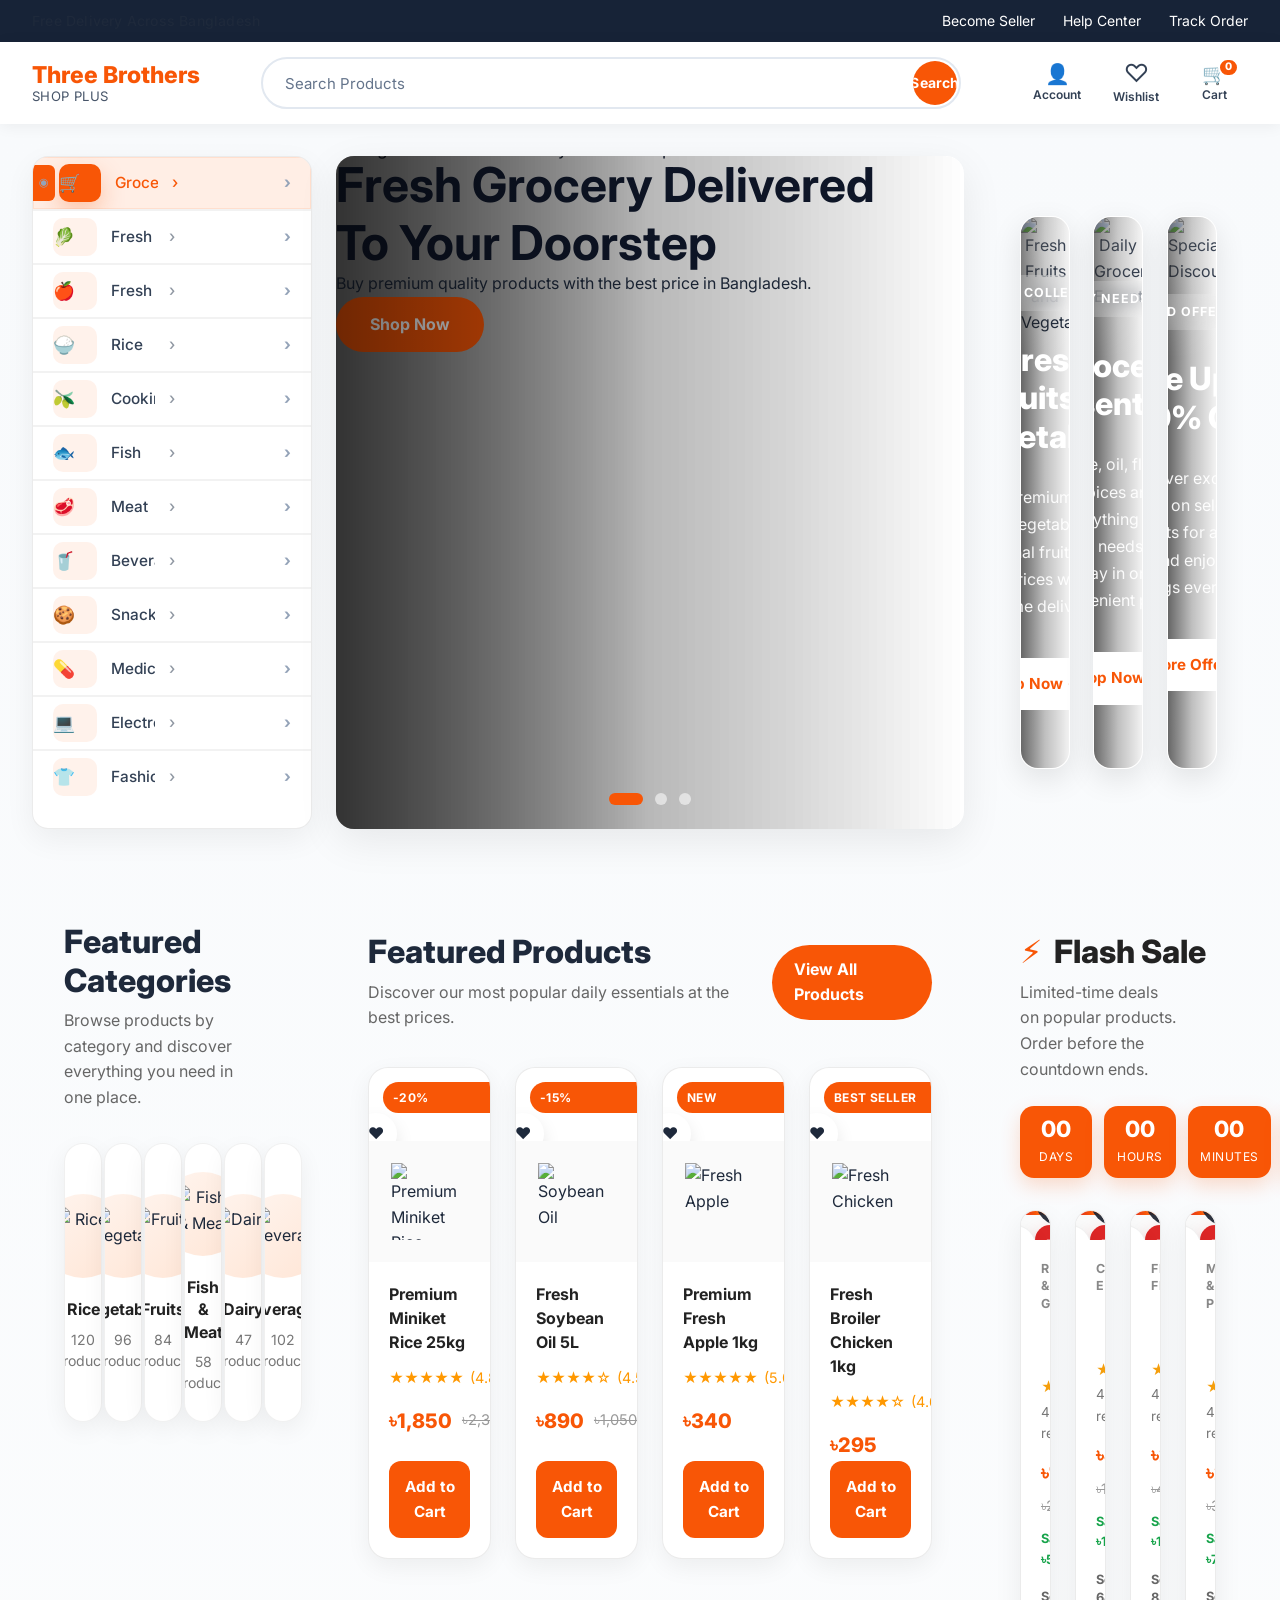
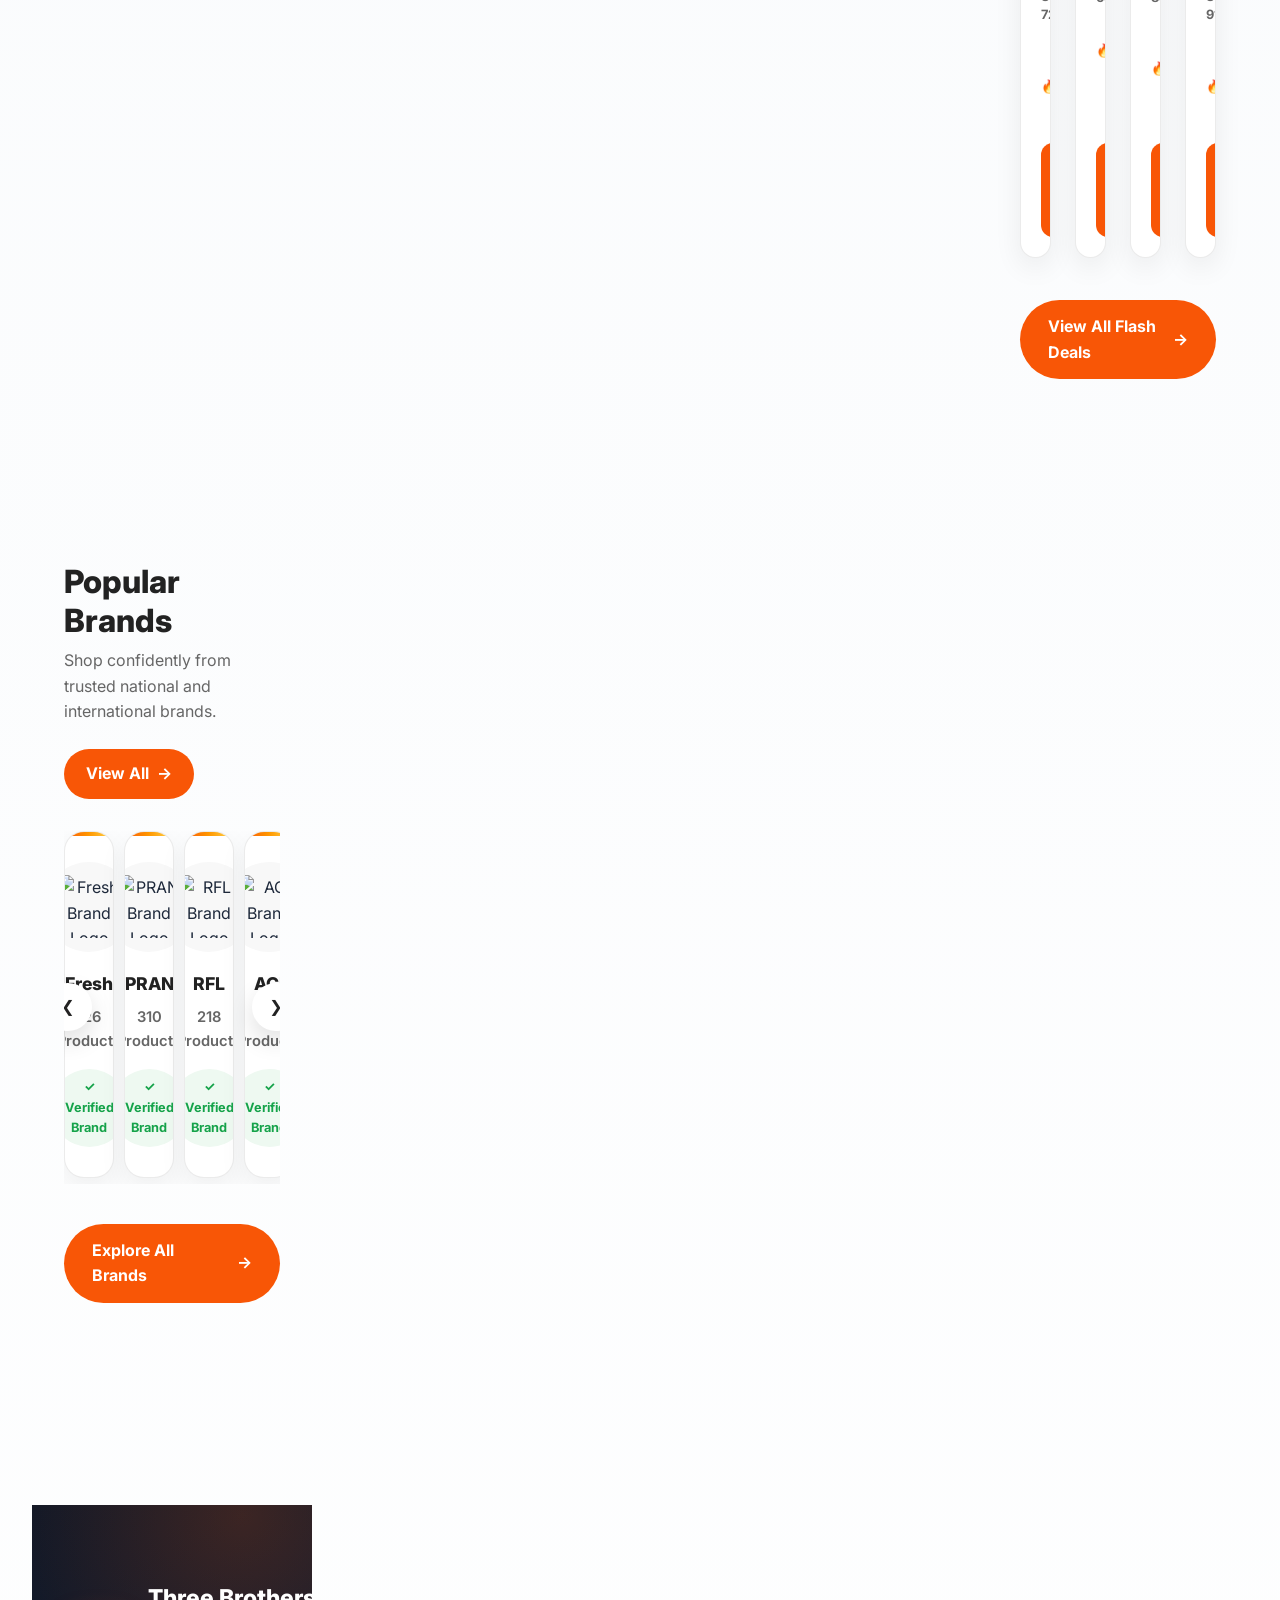
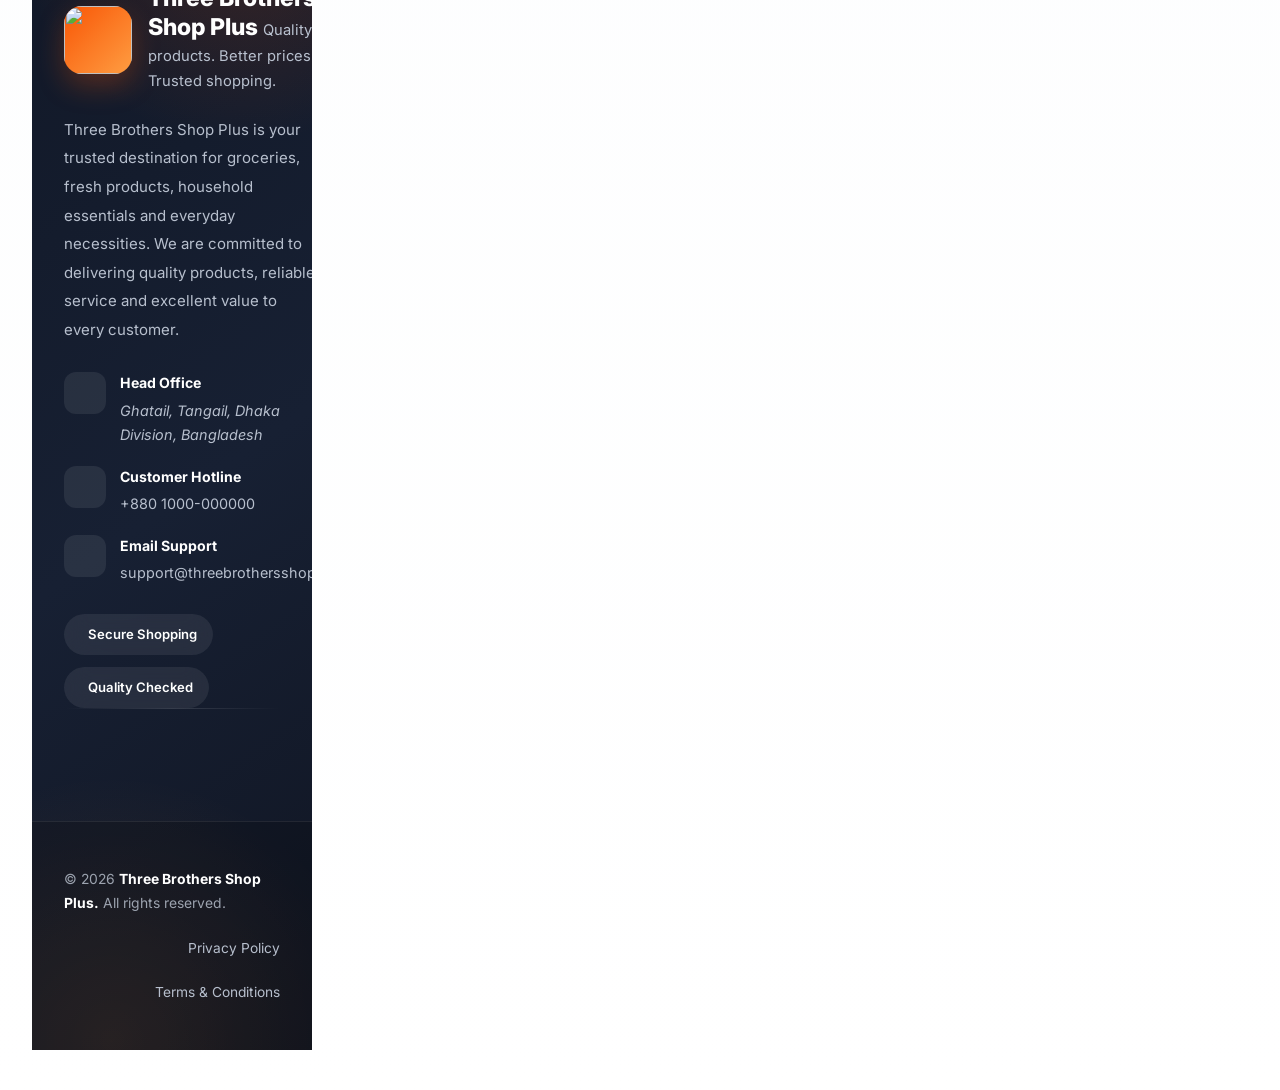
==== commit 97baeaba: "module 1 complete" ====
--- a/index.html
+++ b/index.html
@@ -4372,6 +4372,16 @@
 
 </div>
 
+<button
+    class="back-to-top"
+    type="button"
+    aria-label="Back to Top"
+    data-back-to-top>
+
+    ↑
+
+</button>
+
 <script src="assets/js/footer.js"></script>
 
 
--- a/assets/css/style.css
+++ b/assets/css/style.css
@@ -13987,6 +13987,65 @@
    PART 11E COMPLETE
 ========================================================= */
 
-
-
-
+.back-to-top{
+    position:fixed;
+    right:24px;
+    bottom:24px;
+    width:52px;
+    height:52px;
+    border:none;
+    border-radius:50%;
+    cursor:pointer;
+    opacity:0;
+    visibility:hidden;
+    transform:translateY(20px);
+    transition:.3s;
+    z-index:999;
+}
+
+.back-to-top.is-visible{
+    opacity:1;
+    visibility:visible;
+    transform:translateY(0);
+}
+
+.site-footer__column{
+    opacity:0;
+    transform:translateY(40px);
+    transition:.6s ease;
+}
+
+.site-footer__column.is-visible{
+    opacity:1;
+    transform:translateY(0);
+}
+
+.footer-social__link{
+    transition:.3s ease;
+}
+
+.footer-social__link.is-hover{
+    transform:translateY(-4px) scale(1.08);
+}
+
+/* Accessibility */
+
+.using-keyboard *:focus {
+
+    outline: 3px solid #f97316;
+
+    outline-offset: 2px;
+
+}
+
+/* Reduced Motion */
+
+.reduced-motion * {
+
+    animation: none !important;
+
+    transition: none !important;
+
+    scroll-behavior: auto !important;
+
+}
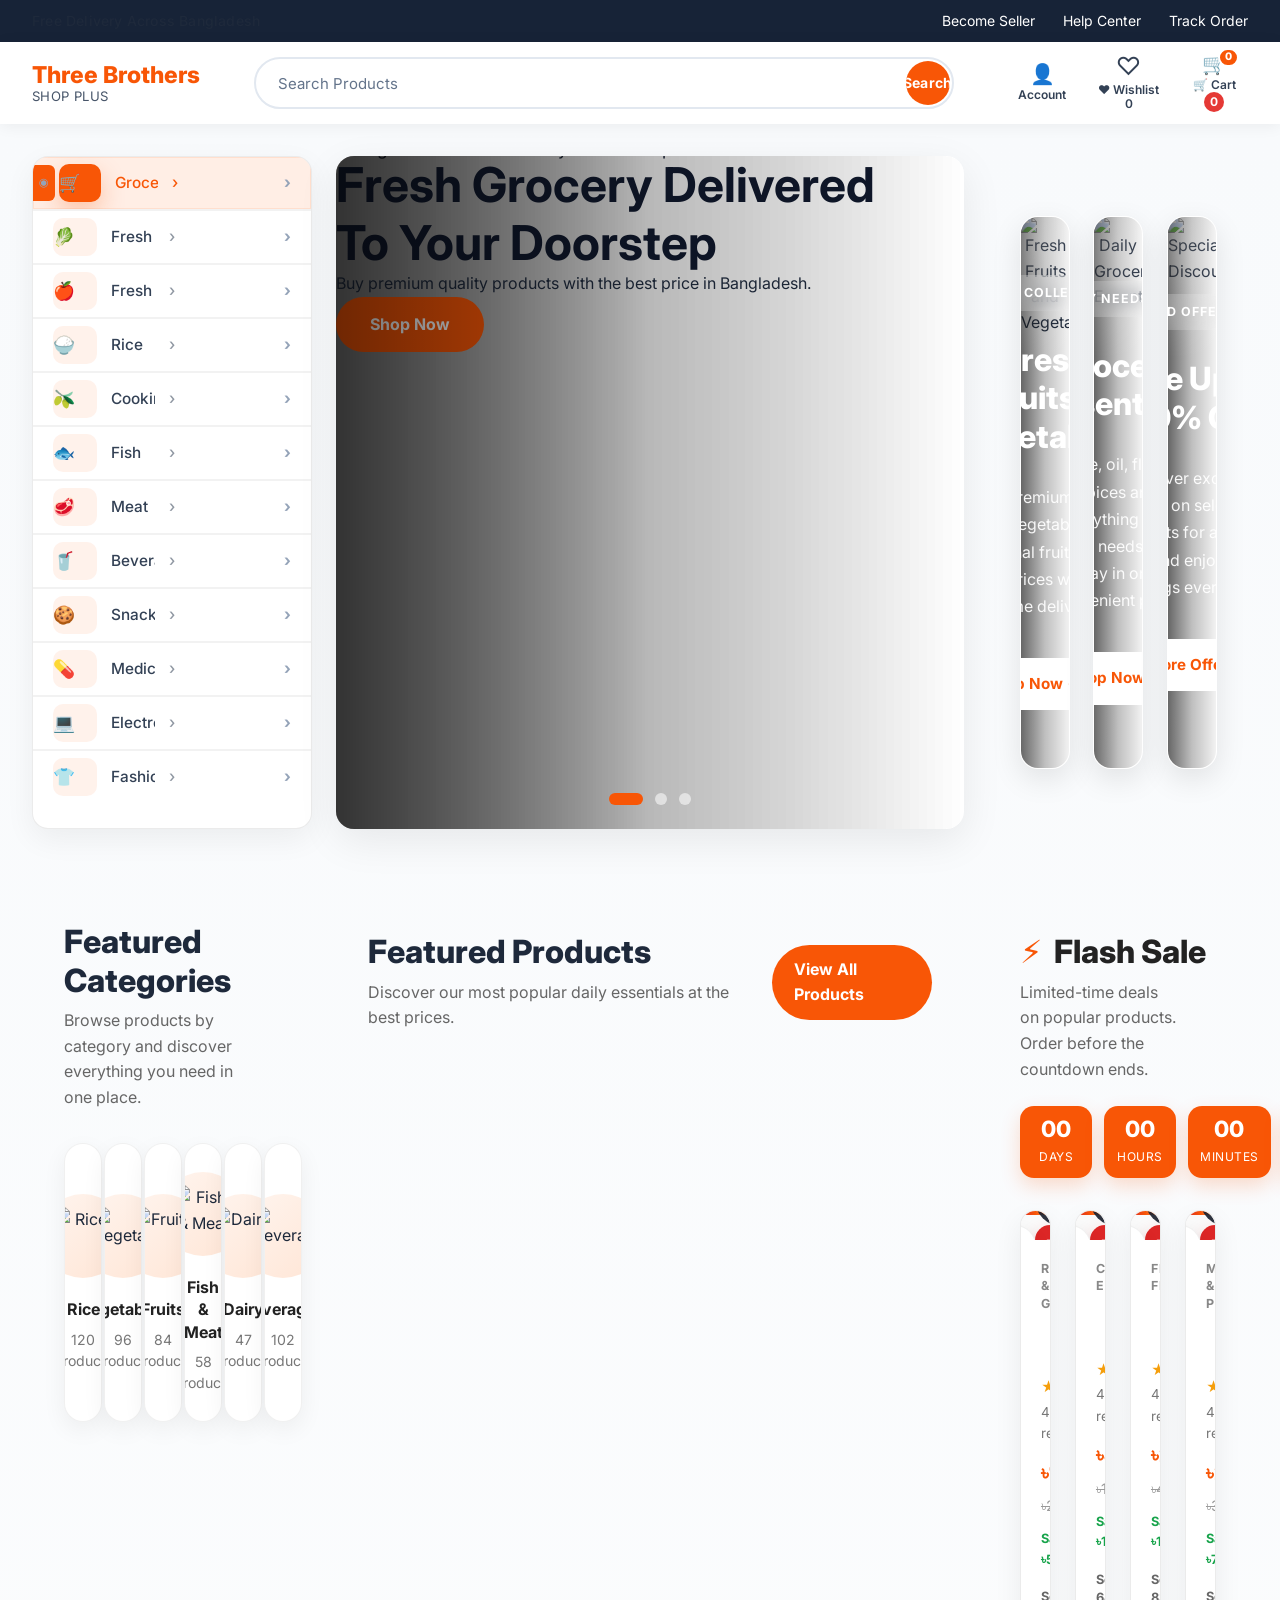
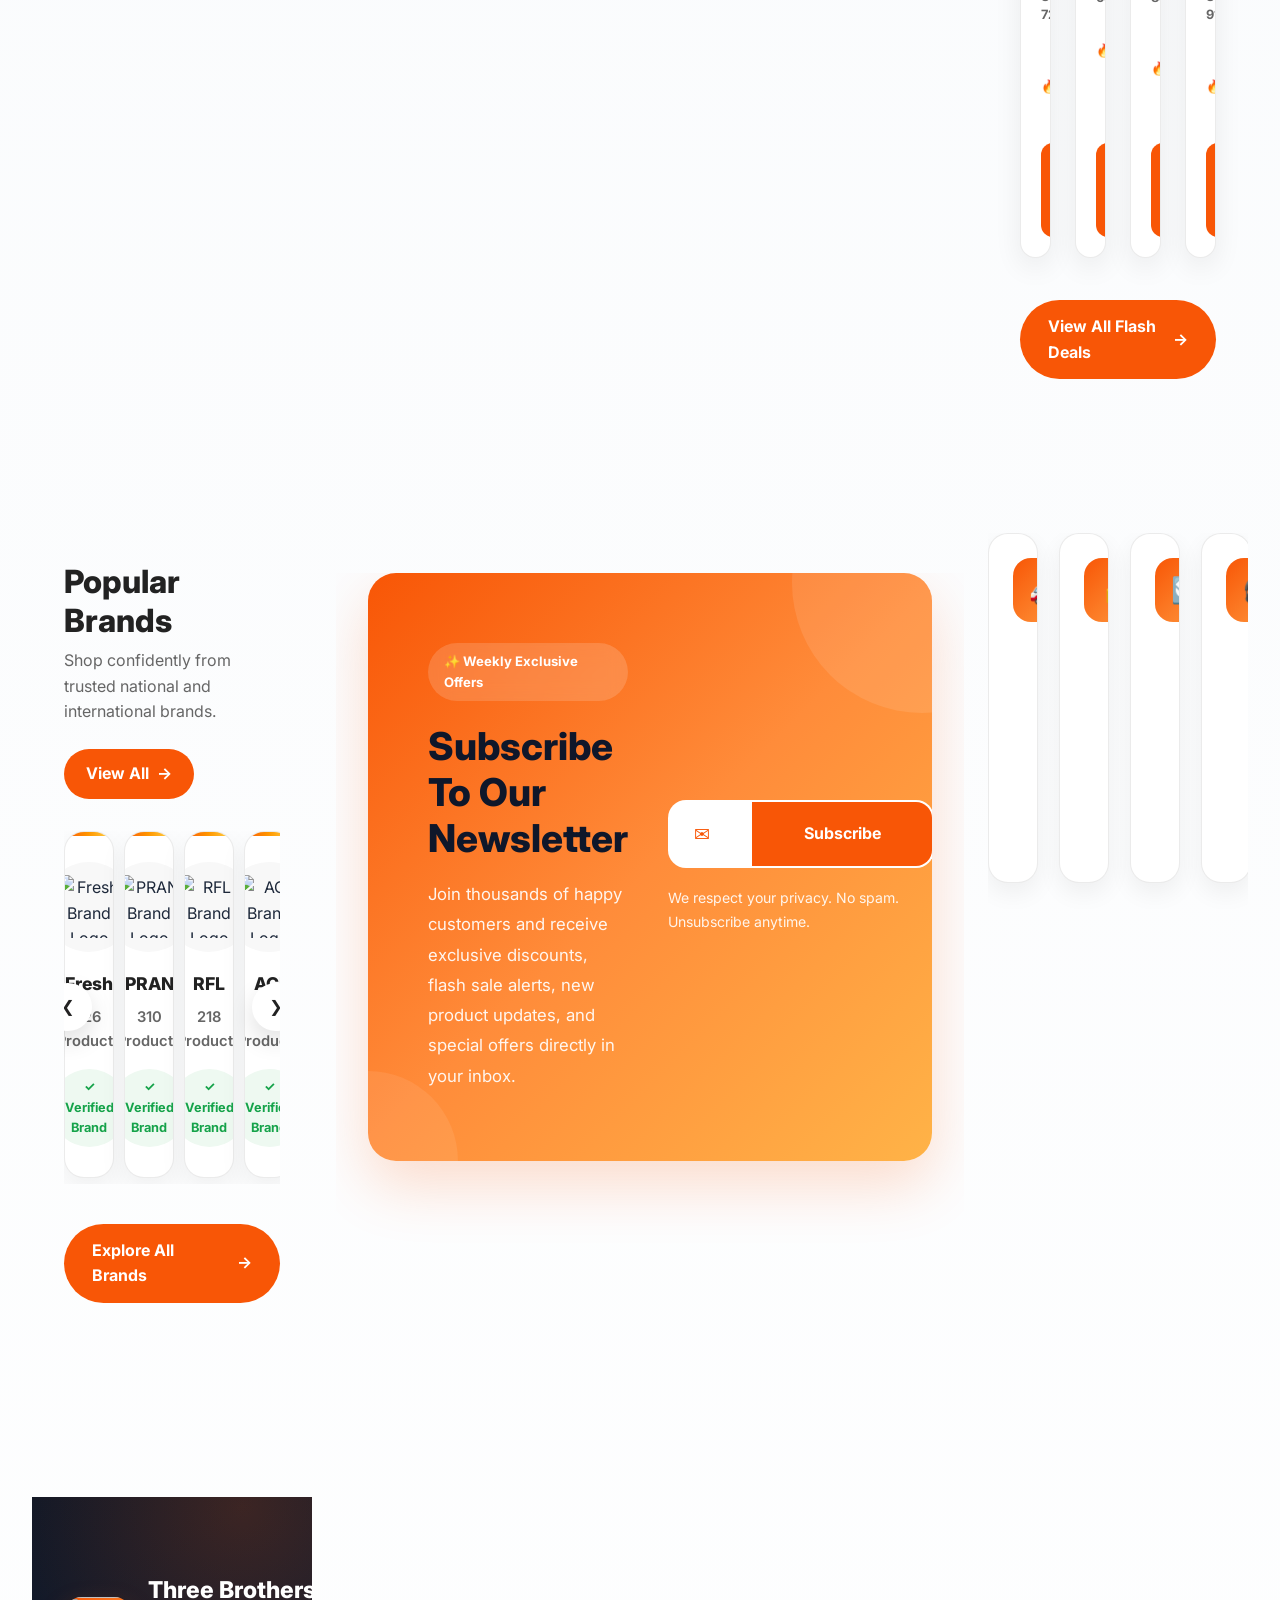
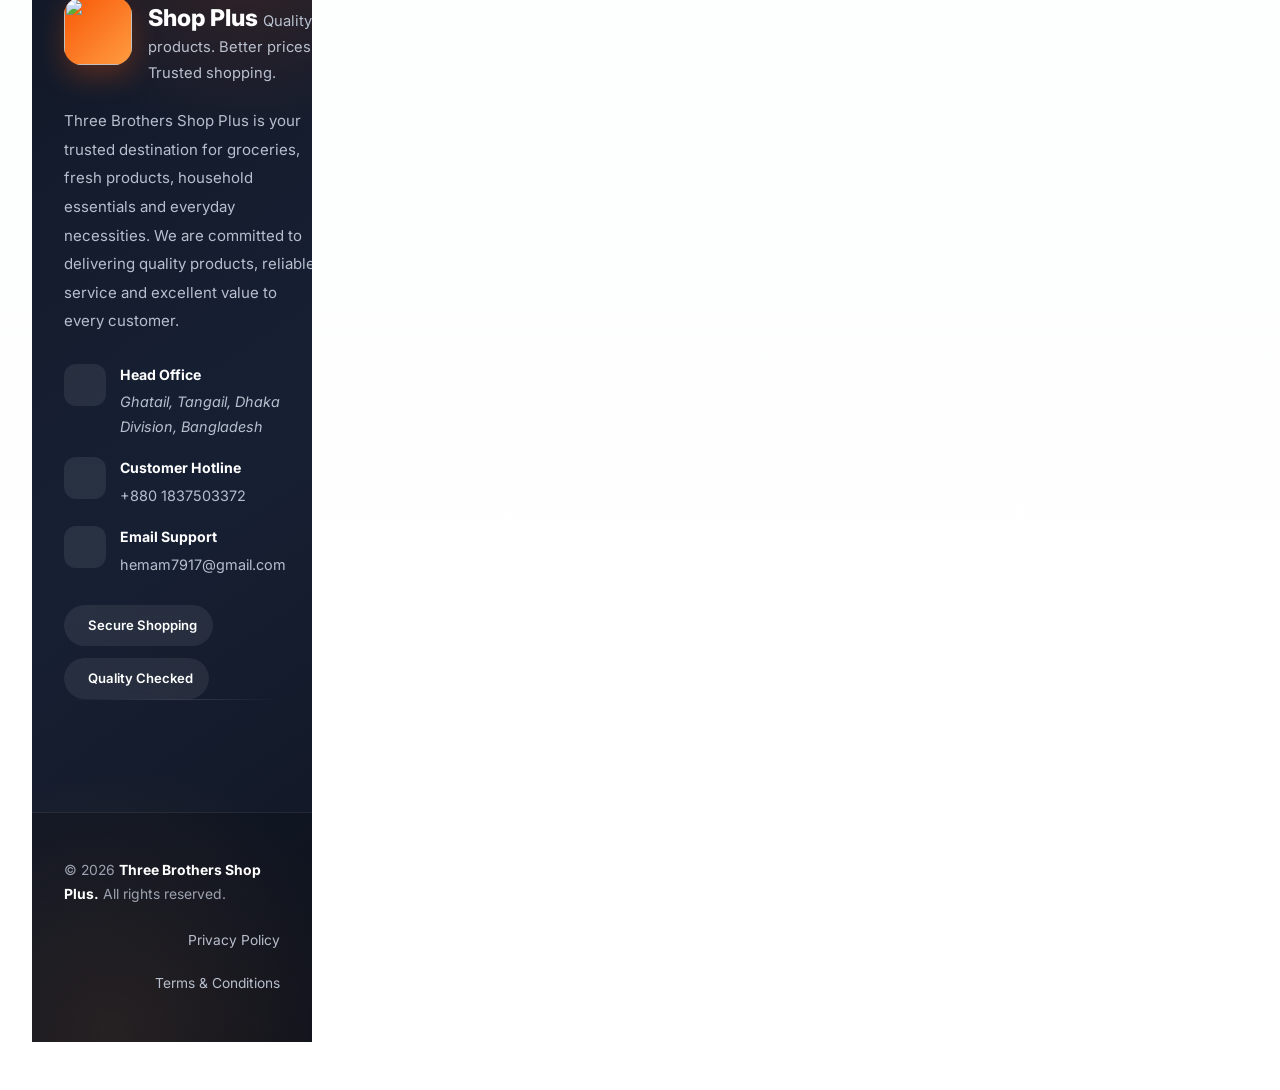
==== commit 4ff5778a: "module 1 lesson 2 part 2e" ====
--- a/index.html
+++ b/index.html
@@ -19,18 +19,21 @@
         content="IE=edge"
     >
 
+    <meta name="format-detection" content="telephone=no">
+<meta name="referrer" content="strict-origin-when-cross-origin">
+
+
     <!-- ==========================================
          SEO
     =========================================== -->
 
     <title>
-        Three Brothers Shop Plus
-    </title>
-
-    <meta
-        name="description"
-        content="Three Brothers Shop Plus - Professional Online Marketplace in Bangladesh."
-    >
+Three Brothers Shop Plus | Fresh Online Grocery & Daily Essentials
+</title>
+
+   <meta
+name="description"
+content="Buy fresh groceries, vegetables, fruits, rice, cooking oil, household essentials and daily products at affordable prices.">
 
     <meta
         name="keywords"
@@ -41,7 +44,7 @@
         marketplace,
         electronics,
         grocery,
-        fashion,
+        fashion,grocery, online shop, vegetables, rice
         three brothers shop plus
         "
     >
@@ -61,6 +64,17 @@
         content="#f85606"
     >
 
+  <meta property="og:title">
+
+<meta property="og:description">
+
+<meta property="og:image">
+
+<meta property="og:url">
+
+
+
+
     <!-- ==========================================
          OPEN GRAPH
     =========================================== -->
@@ -106,11 +120,31 @@
     <!-- ==========================================
          JAVASCRIPT
     =========================================== -->
-
-    <script
-        src="assets/js/main.js"
-        defer
-    ></script>
+<script src="assets/js/data/products.js" defer></script>
+
+<script src="assets/js/store/cart-store.js" defer></script>
+
+<script src="assets/js/store/cart-counter.js" defer></script>
+
+<script src="assets/js/store/wishlist-store.js" defer></script>
+
+<script src="assets/js/store/wishlist-counter.js" defer></script>
+
+<script src="assets/js/ui/wishlist-ui.js" defer></script>
+
+<script src="assets/js/templates/product-template.js" defer></script>
+
+<script src="assets/js/renderers/product-renderer.js" defer></script>
+
+<script src="assets/js/events/product-events.js" defer></script>
+
+<script src="assets/js/pages/product-page.js" defer></script>
+
+<script
+src="assets/js/pages/gallery.js"
+defer>
+
+</script>
 
 </head>
 
@@ -291,21 +325,35 @@
 
 >
 
-<a href="#">
+<a href="account.html">
 
 Account
 
 </a>
 
-<a href="#">
-
-Wishlist
+<a href="wishlist.html">
+
+    ❤️ Wishlist
+
+    <span
+        class="wishlist-count"
+        data-wishlist-count>
+
+        0
+
+    </span>
 
 </a>
 
-<a href="#">
-
-Cart
+<a href="cart.html" class="nav-cart">
+
+    🛒 Cart
+
+    <span class="cart-count" data-cart-count>
+
+        0
+
+    </span>
 
 </a>
 
@@ -1408,326 +1456,19 @@
              PRODUCT GRID
         =========================== -->
 
-        <div class="products-grid">
-
-            <!-- =====================================
-                 PRODUCT 1
-            ====================================== -->
-
-            <article
-                class="product-card">
-
-                <span class="product-card__badge">
-
-                    -20%
-
-                </span>
-
-                <button
-                    class="product-card__wishlist"
-                    type="button"
-                    aria-label="Add Premium Miniket Rice to wishlist">
-
-                    ❤
-
-                </button>
-
-                <a
-                    href="product-details.html?id=1"
-                    class="product-card__image">
-
-                    <img
-                        src="assets/images/products/rice.jpg"
-                        alt="Premium Miniket Rice"
-                        loading="lazy"
-                        decoding="async"
-                        width="500"
-                        height="500">
-
-                </a>
-
-                <div class="product-card__content">
-
-                    <h3 class="product-card__title">
-
-                        <a href="product-details.html?id=1">
-
-                            Premium Miniket Rice 25kg
-
-                        </a>
-
-                    </h3>
-
-                    <div
-                        class="product-card__rating"
-                        aria-label="Rated 4.8 out of 5">
-
-                        ★★★★★
-
-                        <span>(4.8)</span>
-
-                    </div>
-
-                    <div class="product-card__price">
-
-                        <span class="product-card__price-current">
-
-                            ৳1,850
-
-                        </span>
-
-                        <span class="product-card__price-old">
-
-                            ৳2,300
-
-                        </span>
-
-                    </div>
-
-                    <button
-                        class="product-card__button"
-                        type="button">
-
-                        Add to Cart
-
-                    </button>
-
-                </div>
-
-            </article>
-
-            <!-- PRODUCT 2 -->
-
-            <article class="product-card">
-
-                <span class="product-card__badge">
-
-                    -15%
-
-                </span>
-
-                <button
-                    class="product-card__wishlist"
-                    type="button"
-                    aria-label="Add Soybean Oil to wishlist">
-
-                    ❤
-
-                </button>
-
-                <a
-                    href="product-details.html?id=2"
-                    class="product-card__image">
-
-                    <img
-                        src="assets/images/products/oil.jpg"
-                        alt="Soybean Oil"
-                        loading="lazy"
-                        decoding="async"
-                        width="500"
-                        height="500">
-
-                </a>
-
-                <div class="product-card__content">
-
-                    <h3 class="product-card__title">
-
-                        <a href="product-details.html?id=2">
-
-                            Fresh Soybean Oil 5L
-
-                        </a>
-
-                    </h3>
-
-                    <div class="product-card__rating">
-
-                        ★★★★☆
-
-                        <span>(4.5)</span>
-
-                    </div>
-
-                    <div class="product-card__price">
-
-                        <span class="product-card__price-current">
-
-                            ৳890
-
-                        </span>
-
-                        <span class="product-card__price-old">
-
-                            ৳1,050
-
-                        </span>
-
-                    </div>
-
-                    <button
-                        class="product-card__button"
-                        type="button">
-
-                        Add to Cart
-
-                    </button>
-
-                </div>
-
-            </article>
-
-            <!-- PRODUCT 3 -->
-
-            <article class="product-card">
-
-                <span class="product-card__badge">
-
-                    New
-
-                </span>
-
-                <button
-                    class="product-card__wishlist"
-                    type="button"
-                    aria-label="Add Fresh Apple to wishlist">
-
-                    ❤
-
-                </button>
-
-                <a
-                    href="product-details.html?id=3"
-                    class="product-card__image">
-
-                    <img
-                        src="assets/images/products/apple.jpg"
-                        alt="Fresh Apple"
-                        loading="lazy"
-                        decoding="async"
-                        width="500"
-                        height="500">
-
-                </a>
-
-                <div class="product-card__content">
-
-                    <h3 class="product-card__title">
-
-                        <a href="product-details.html?id=3">
-
-                            Premium Fresh Apple 1kg
-
-                        </a>
-
-                    </h3>
-
-                    <div class="product-card__rating">
-
-                        ★★★★★
-
-                        <span>(5.0)</span>
-
-                    </div>
-
-                    <div class="product-card__price">
-
-                        <span class="product-card__price-current">
-
-                            ৳340
-
-                        </span>
-
-                    </div>
-
-                    <button
-                        class="product-card__button"
-                        type="button">
-
-                        Add to Cart
-
-                    </button>
-
-                </div>
-
-            </article>
-
-            <!-- PRODUCT 4 -->
-
-            <article class="product-card">
-
-                <span class="product-card__badge">
-
-                    Best Seller
-
-                </span>
-
-                <button
-                    class="product-card__wishlist"
-                    type="button"
-                    aria-label="Add Fresh Chicken to wishlist">
-
-                    ❤
-
-                </button>
-
-                <a
-                    href="product-details.html?id=4"
-                    class="product-card__image">
-
-                    <img
-                        src="assets/images/products/chicken.jpg"
-                        alt="Fresh Chicken"
-                        loading="lazy"
-                        decoding="async"
-                        width="500"
-                        height="500">
-
-                </a>
-
-                <div class="product-card__content">
-
-                    <h3 class="product-card__title">
-
-                        <a href="product-details.html?id=4">
-
-                            Fresh Broiler Chicken 1kg
-
-                        </a>
-
-                    </h3>
-
-                    <div class="product-card__rating">
-
-                        ★★★★☆
-
-                        <span>(4.6)</span>
-
-                    </div>
-
-                    <div class="product-card__price">
-
-                        <span class="product-card__price-current">
-
-                            ৳295
-
-                        </span>
-
-                    </div>
-
-                    <button
-                        class="product-card__button"
-                        type="button">
-
-                        Add to Cart
-
-                    </button>
-
-                </div>
-
-            </article>
+        <section class="featured-products">
+
+    <div class="container">
+
+        <div
+            class="products-grid"
+            id="featuredProducts">
 
         </div>
+
+    </div>
+
+</section>
 
     </div>
 
@@ -3701,7 +3442,7 @@
                                         class="site-footer__contact-link"
                                         href="tel:+8801000000000">
 
-                                        +880 1000-000000
+                                        +880 1837503372
 
                                     </a>
 
@@ -3735,9 +3476,9 @@
 
                                     <a
                                         class="site-footer__contact-link"
-                                        href="mailto:support@threebrothersshop.com">
-
-                                        support@threebrothersshop.com
+                                        href="mailto:hemam7917@gmail.com">
+
+                                        hemam7917@gmail.com
 
                                     </a>
 
--- a/assets/css/style.css
+++ b/assets/css/style.css
@@ -1150,7 +1150,10 @@
 
     color:#ffffff;
 
-    transition:all .25s ease;
+transition:
+color .25s,
+background-color .25s,
+transform .25s;
 
 }
 
@@ -1263,7 +1266,10 @@
 
     color:var(--color-secondary);
 
-    transition:.25s;
+    transition:
+color .25s,
+background-color .25s,
+transform .25s;
 
 }
 
@@ -1672,8 +1678,10 @@
 .search,
 .search *{
 
-    transition:
-        all .25s ease;
+transition:
+color .25s,
+background-color .25s,
+transform .25s;
 
 }
 
@@ -1825,7 +1833,10 @@
 
 .search__input::placeholder{
 
-    transition:opacity .25s ease;
+    transition:
+color .25s,
+background-color .25s,
+transform .25s;
 
 }
 
@@ -3018,7 +3029,9 @@
     transform-origin:center;
 
     transition:
-        transform .25s ease;
+color .25s,
+background-color .25s,
+transform .25s;
 
 }
 
@@ -3489,7 +3502,9 @@
     transform-origin:center;
 
     transition:
-        transform .25s ease;
+color .25s,
+background-color .25s,
+transform .25s;
 
 }
 
@@ -3752,7 +3767,9 @@
 .hero-sidebar__item{
 
     transition:
-        transform .25s ease;
+color .25s,
+background-color .25s,
+transform .25s;
 
 }
 
@@ -4936,7 +4953,9 @@
     transform:scale(1);
 
     transition:
-        transform .7s ease;
+color .25s,
+background-color .25s,
+transform .25s;
 
 }
 
@@ -4947,8 +4966,10 @@
 
 .promo-card__content{
 
-    transition:
-        transform .35s ease;
+   transition:
+color .25s,
+background-color .25s,
+transform .25s;
 
 }
 
@@ -6199,7 +6220,9 @@
     display:block;
 
     transition:
-        transform .35s ease;
+color .25s,
+background-color .25s,
+transform .25s;
 
 }
 
@@ -6265,9 +6288,10 @@
     transform:scaleX(0);
 
     transform-origin:left;
-
-    transition:
-        transform .35s ease;
+transition:
+color .25s,
+background-color .25s,
+transform .25s;
 
 }
 
@@ -7506,7 +7530,10 @@
 
     transform-origin:left;
 
-    transition:transform .35s ease;
+    transition:
+color .25s,
+background-color .25s,
+transform .25s;
 
 }
 
@@ -7613,8 +7640,9 @@
 .product-card__title{
 
     transition:
-
-        color .30s ease;
+color .25s,
+background-color .25s,
+transform .25s;
 
 }
 
@@ -7632,9 +7660,10 @@
 
 .product-card__price-current{
 
-    transition:
-
-        transform .30s ease;
+   transition:
+color .25s,
+background-color .25s,
+transform .25s;
 
 }
 
@@ -7833,7 +7862,10 @@
 
     text-decoration:none;
 
-    transition:color .30s ease;
+    transition:
+color .25s,
+background-color .25s,
+transform .25s;
 
 }
 
@@ -12877,8 +12909,10 @@
 
     font-size:.8rem;
 
-    transition:
-        transform .25s ease;
+   transition:
+color .25s,
+background-color .25s,
+transform .25s;
 
 }
 
@@ -14049,3 +14083,111 @@
     scroll-behavior: auto !important;
 
 }
+
+
+.product-badge{
+
+display:inline-flex;
+
+align-items:center;
+
+padding:4px 8px;
+
+border-radius:999px;
+
+background:#f85606;
+
+color:#fff;
+
+font-size:.75rem;
+
+font-weight:600;
+
+margin-right:6px;
+
+margin-bottom:6px;
+
+}
+
+.cart-count{
+    display:inline-flex;
+    align-items:center;
+    justify-content:center;
+
+    min-width:20px;
+    height:20px;
+
+    padding:0 6px;
+
+    border-radius:50px;
+
+    background:#e53935;
+    color:#fff;
+
+    font-size:12px;
+    font-weight:700;
+}
+
+.wishlist-button{
+
+    position:absolute;
+
+    top:12px;
+    right:12px;
+
+    width:42px;
+    height:42px;
+
+    border:none;
+
+    border-radius:50%;
+
+    cursor:pointer;
+
+    background:#ffffff;
+
+    color:#666;
+
+    transition:.25s;
+
+    box-shadow:0 4px 12px rgba(0,0,0,.12);
+
+}
+
+.wishlist-button:hover{
+
+    transform:scale(1.08);
+
+}
+
+.wishlist-button--active{
+
+    background:#e53935;
+
+    color:#fff;
+
+}
+
+.gallery-main{
+
+overflow:hidden;
+
+}
+
+.gallery-main-image{
+
+transition:
+
+transform .3s;
+
+cursor:zoom-in;
+
+}
+
+.gallery-thumb.active{
+
+border:
+
+2px solid var(--primary);
+
+}
